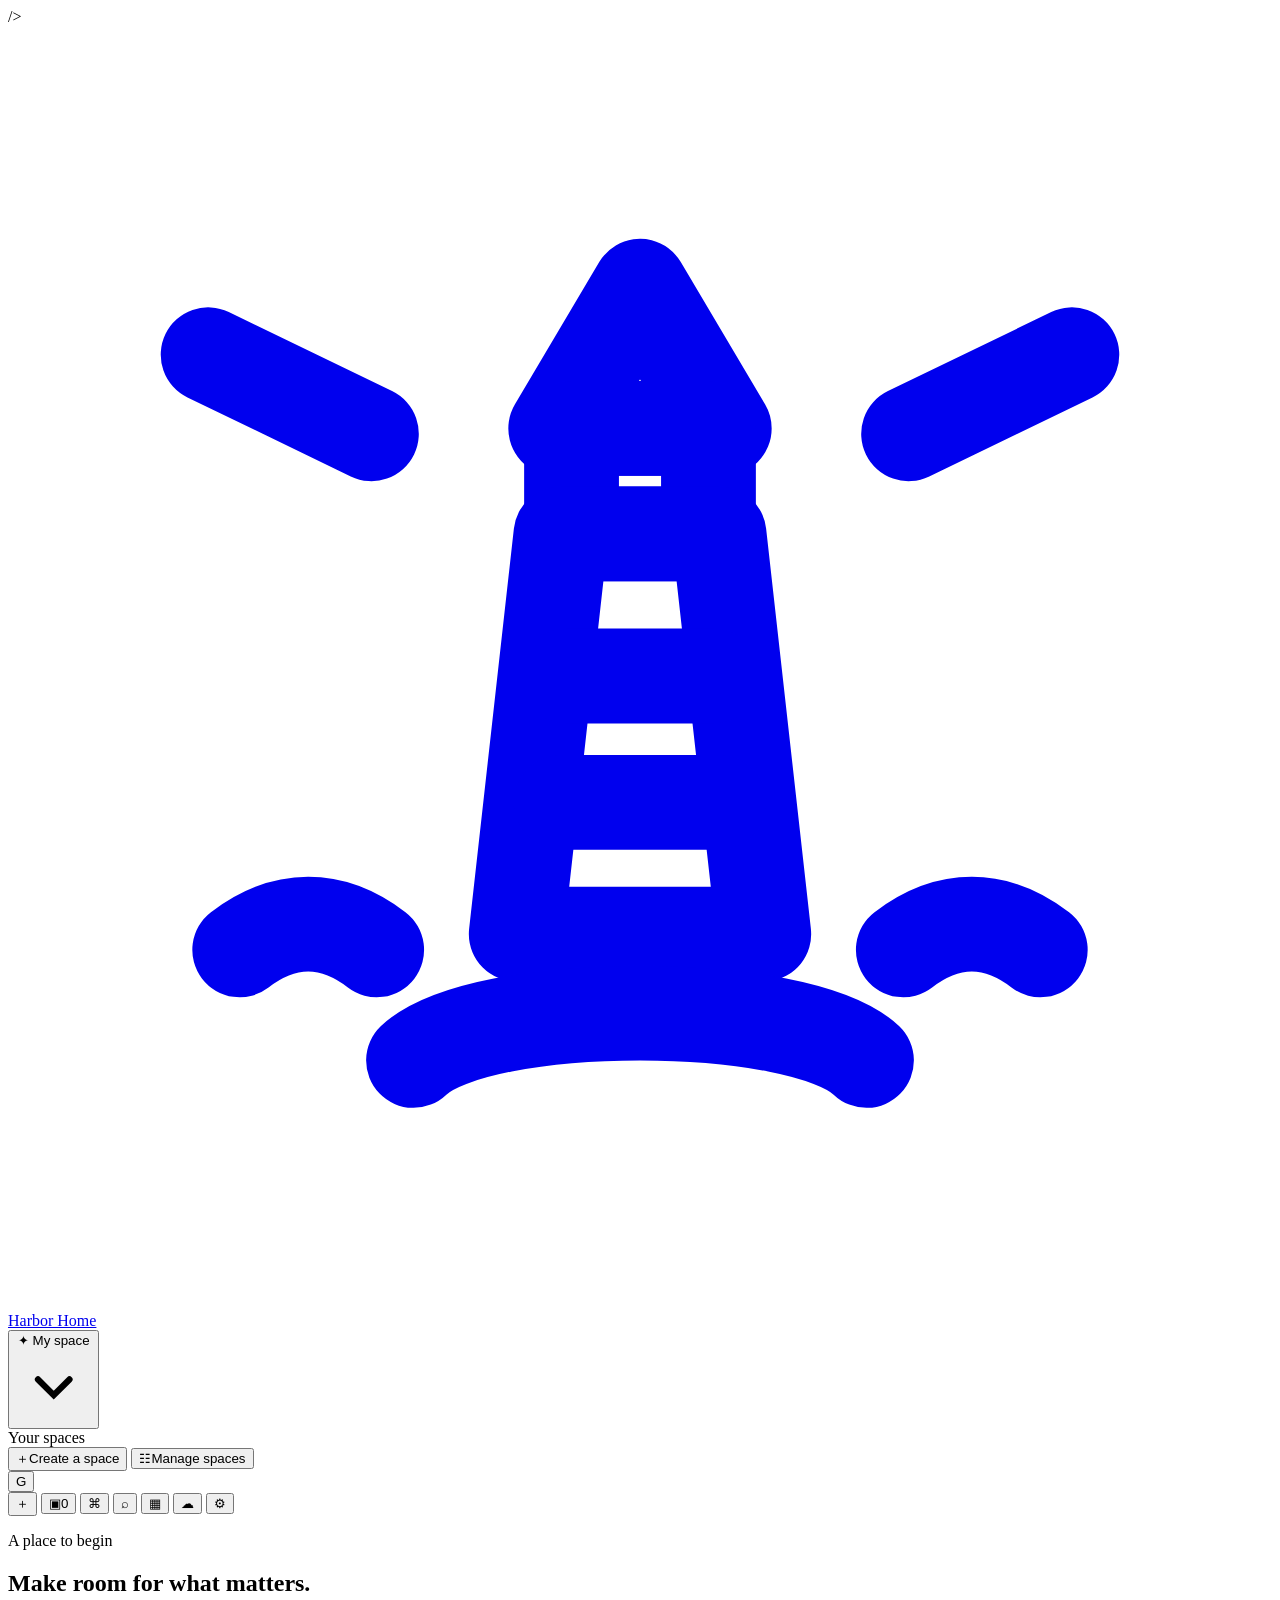
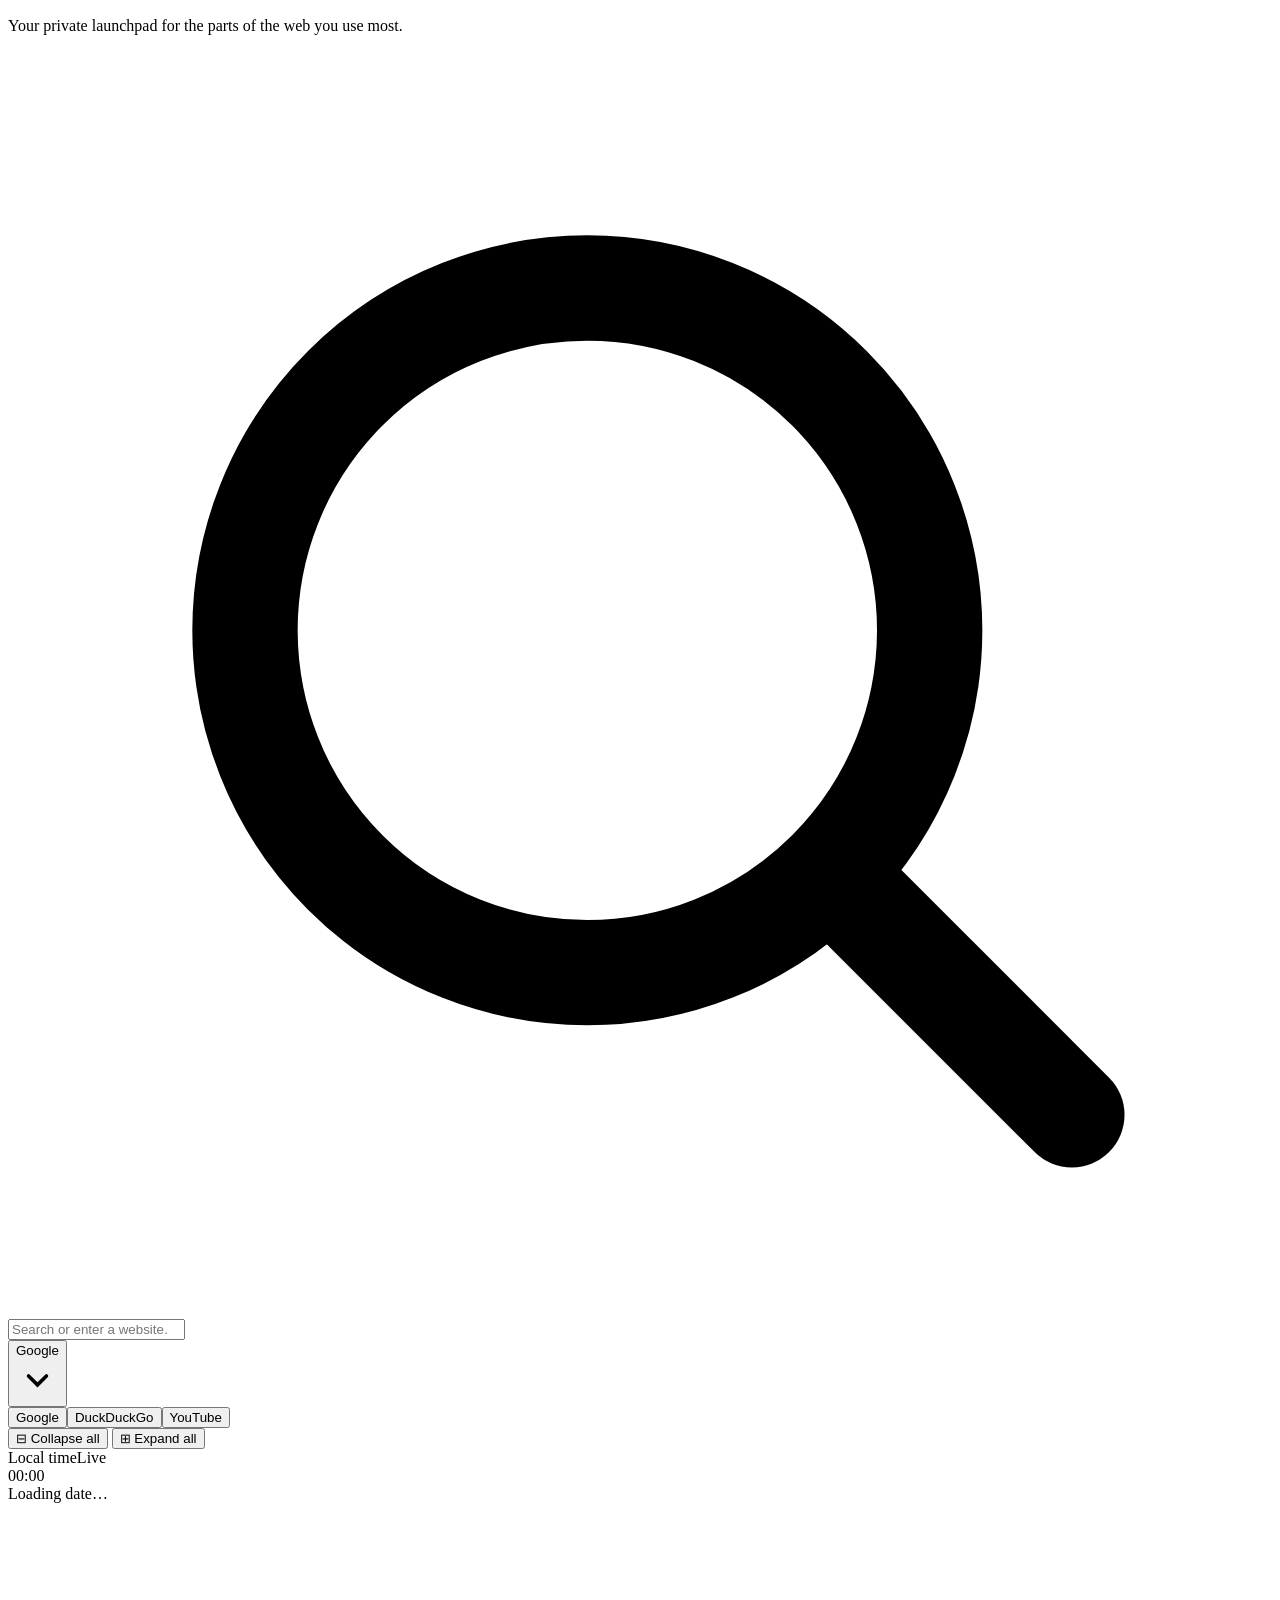
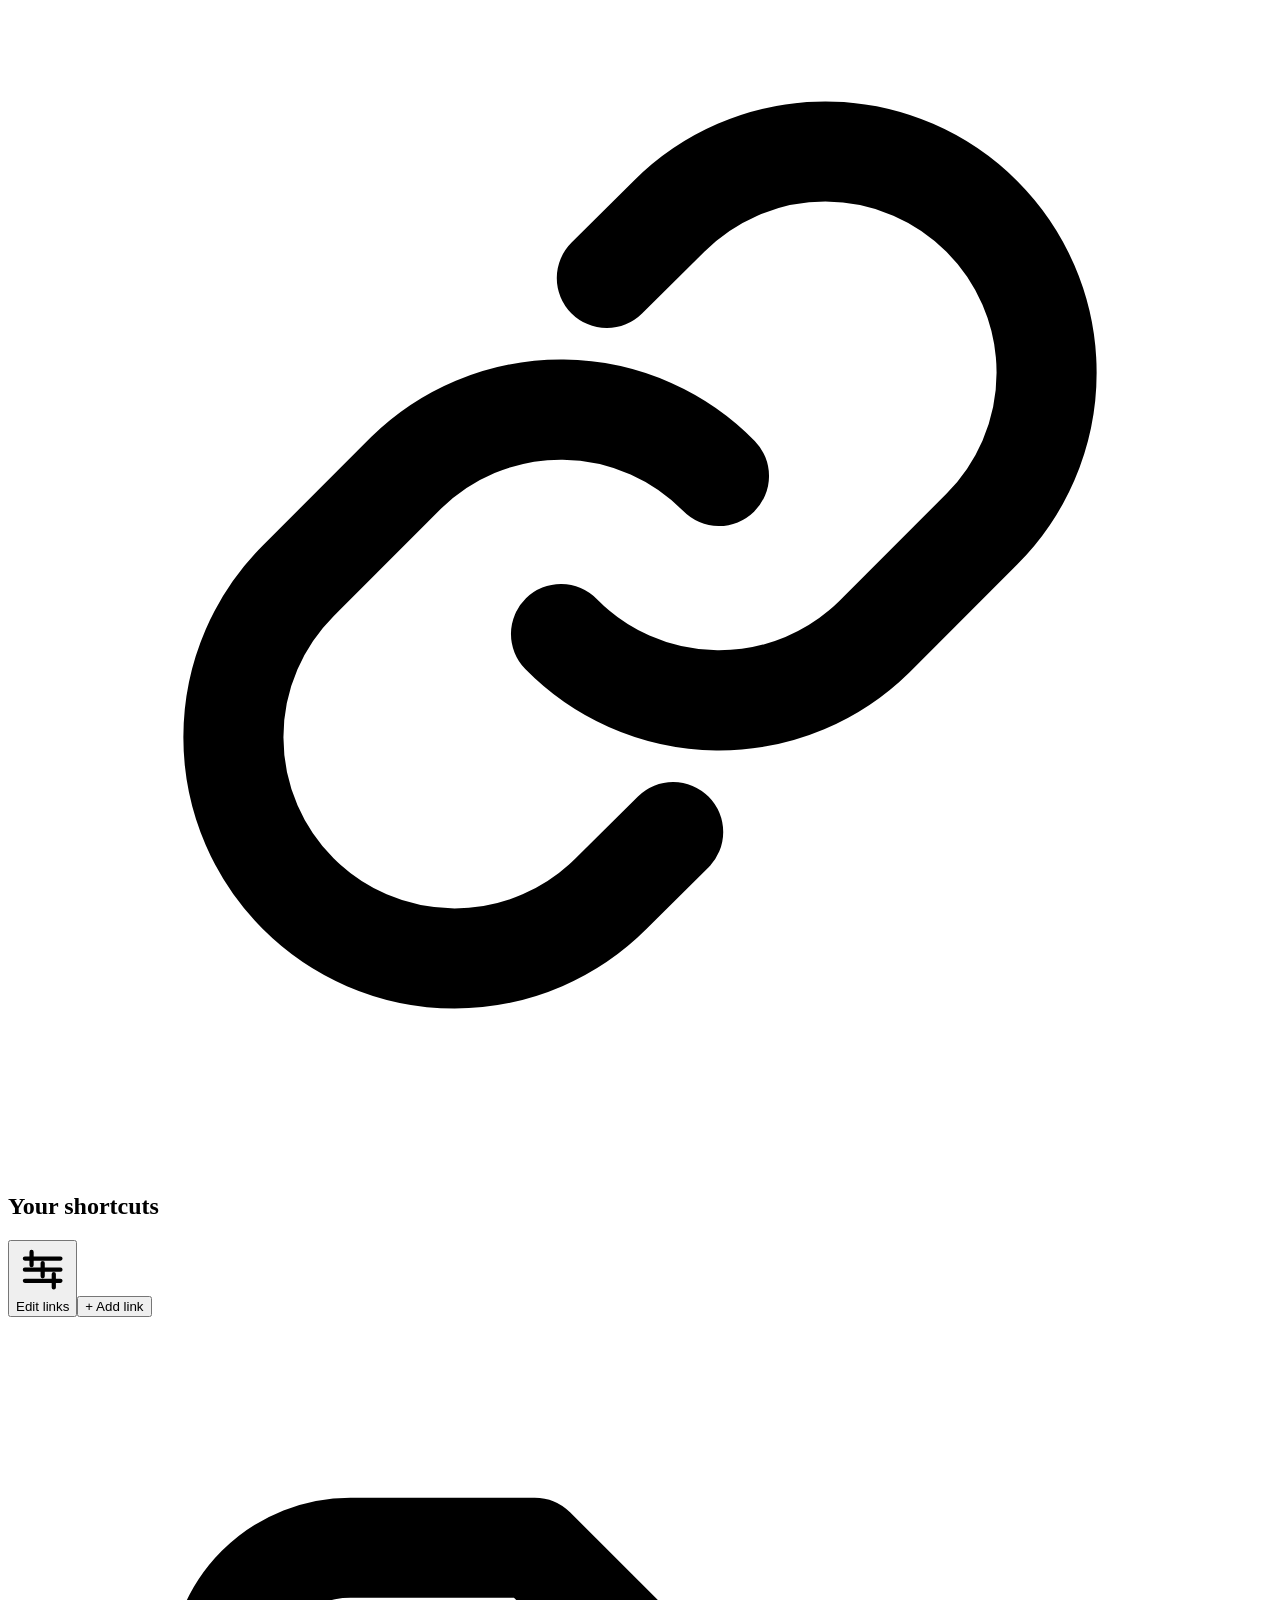
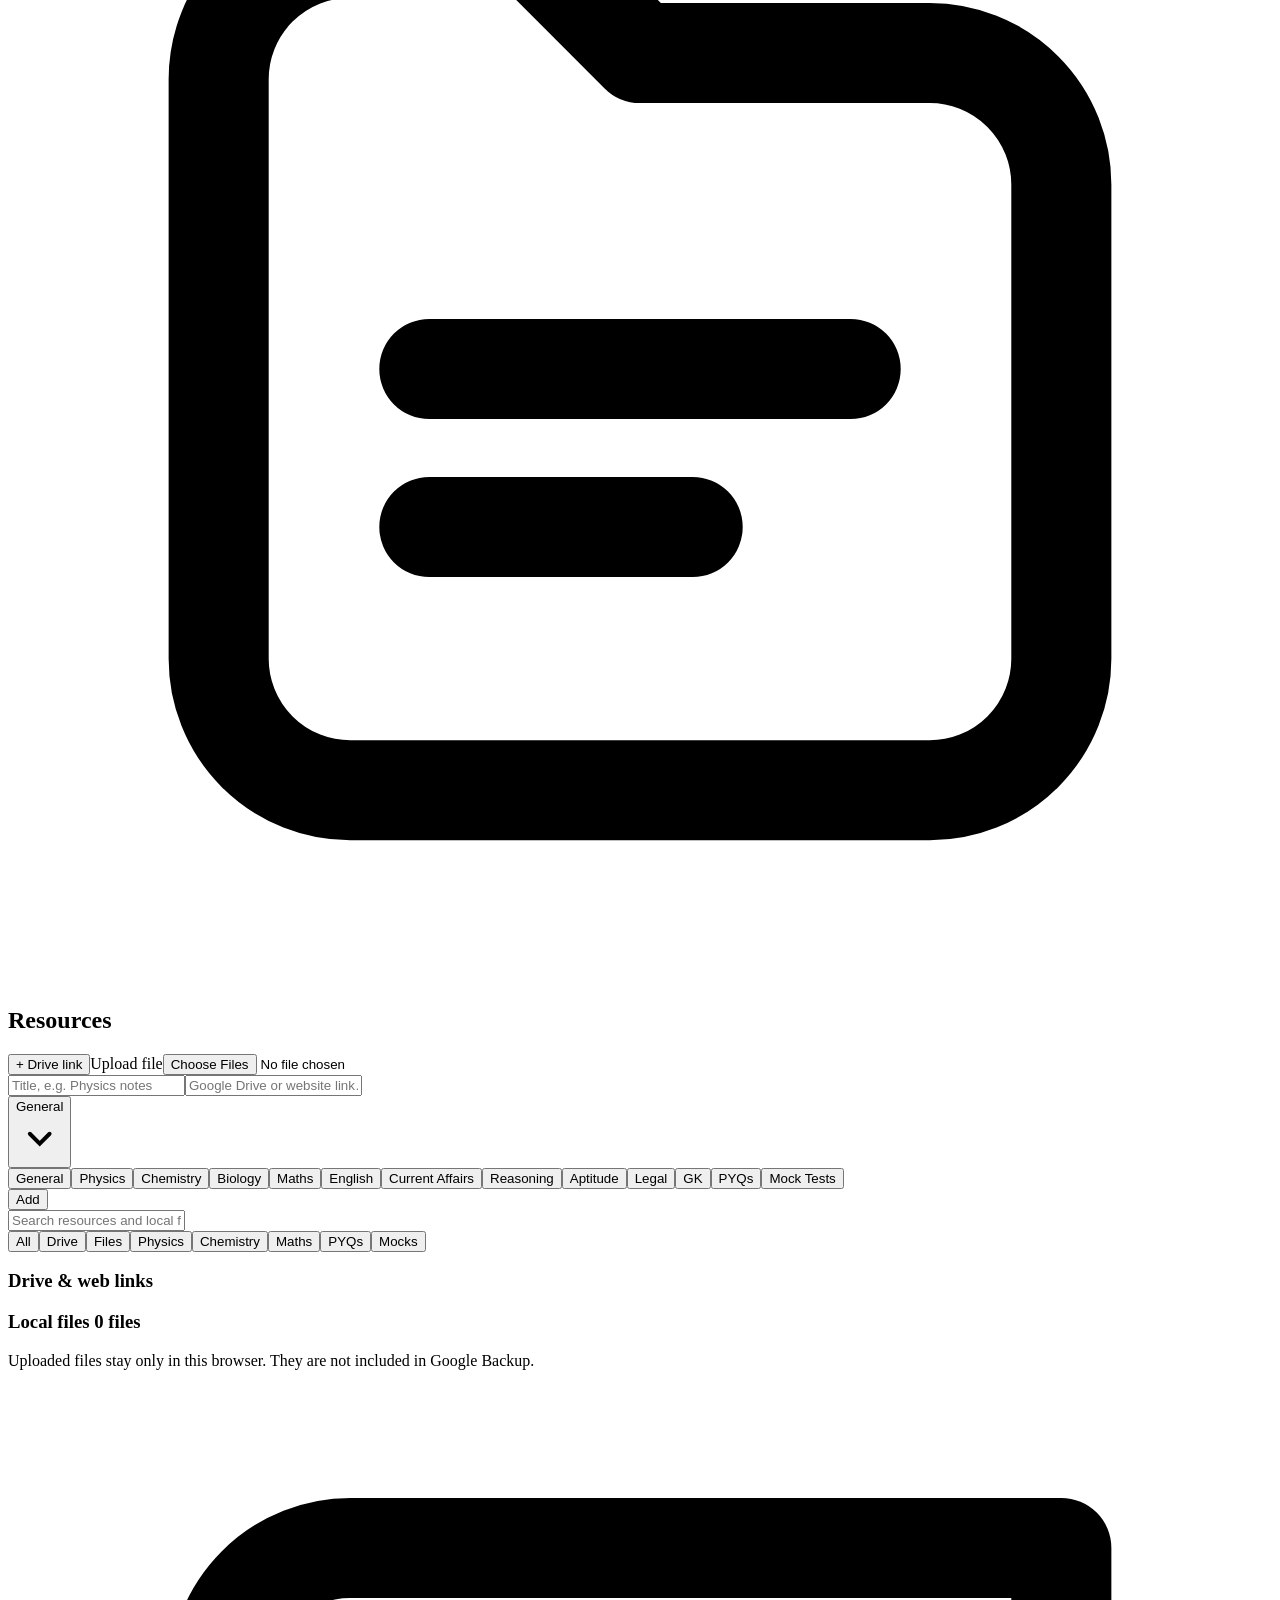
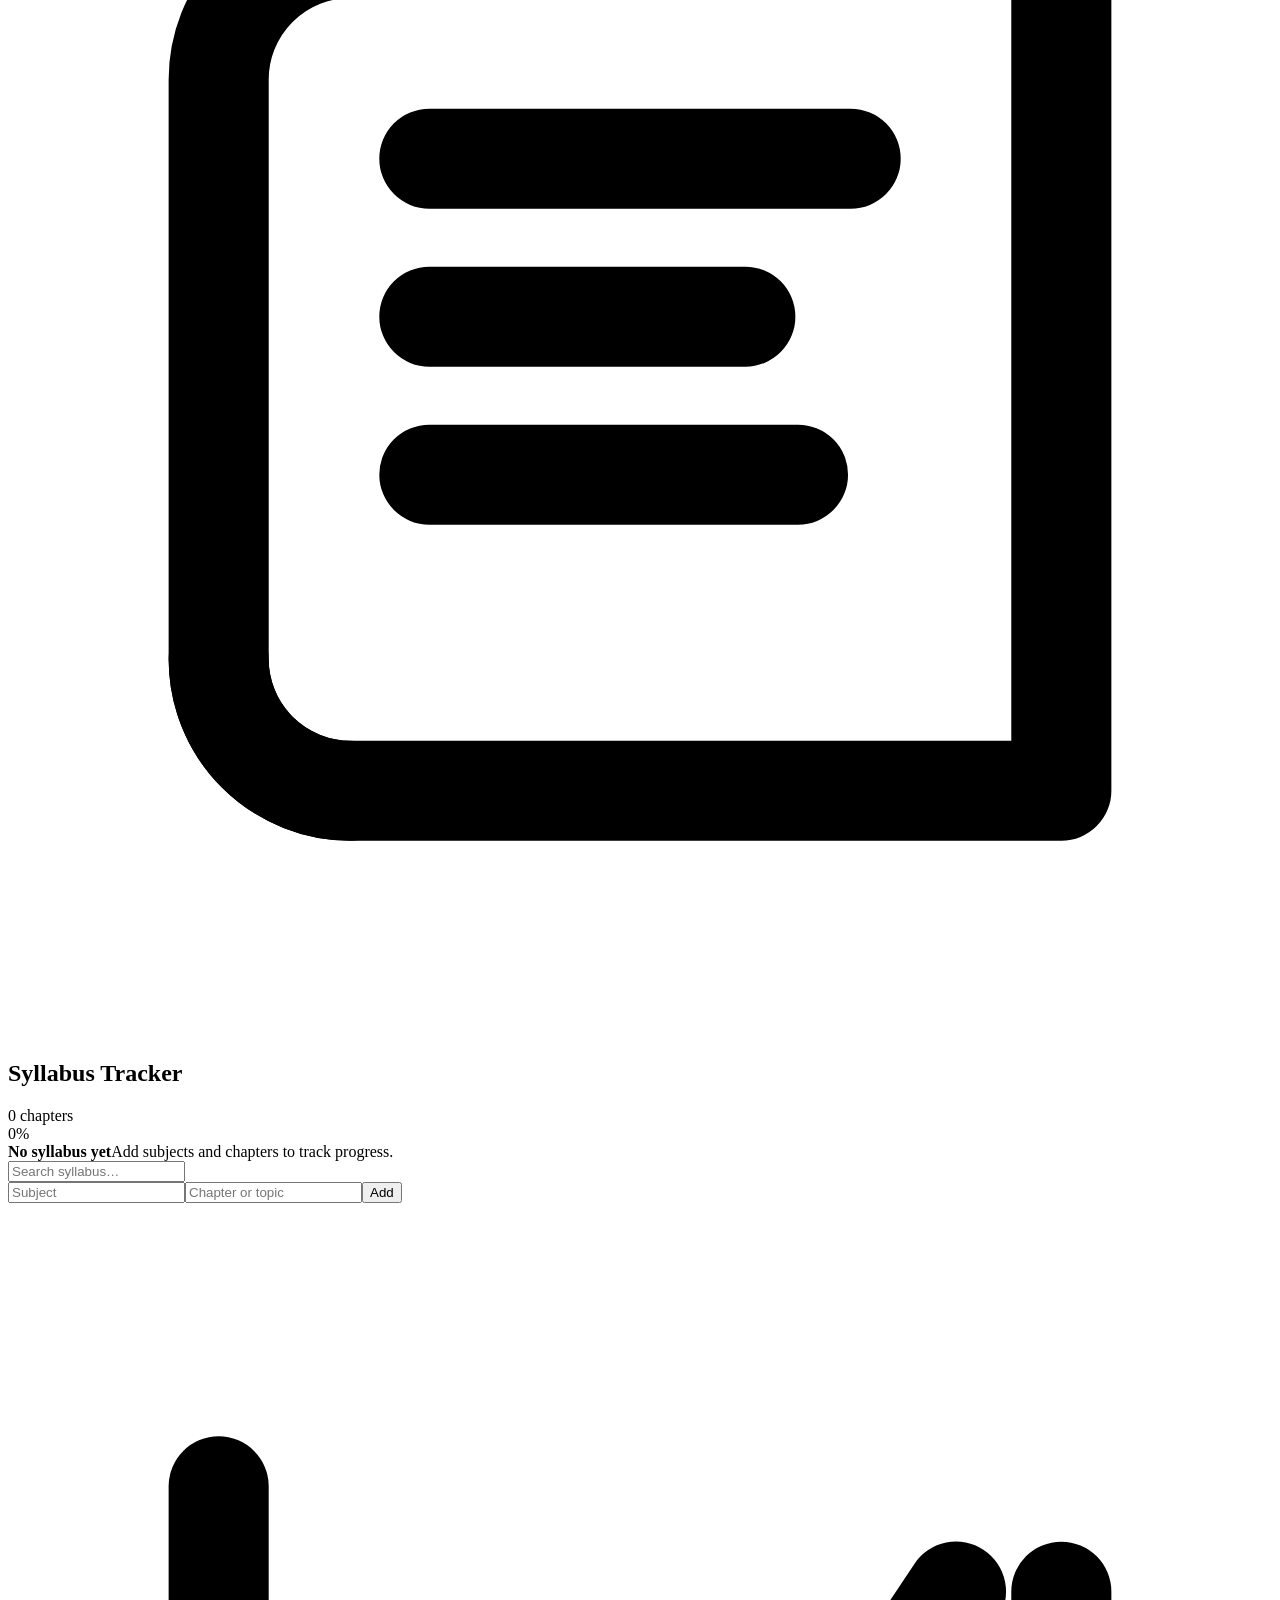
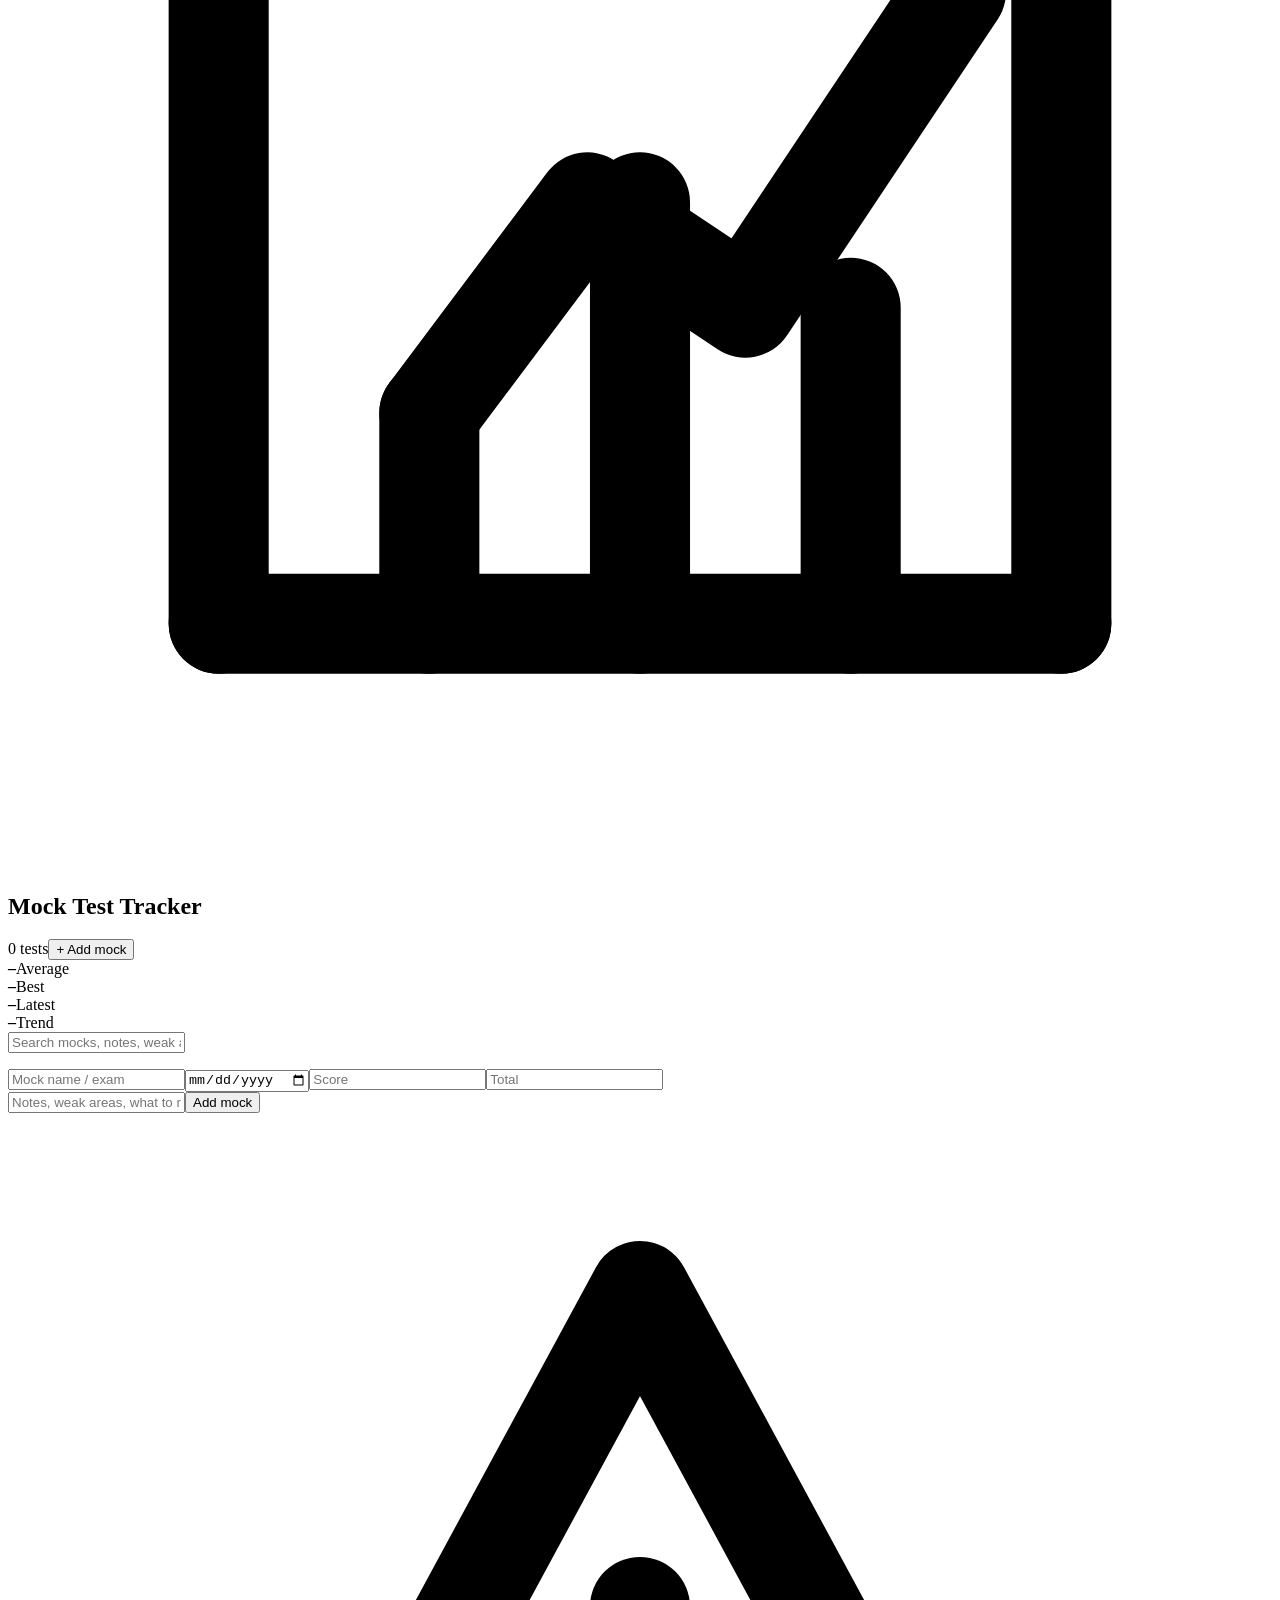
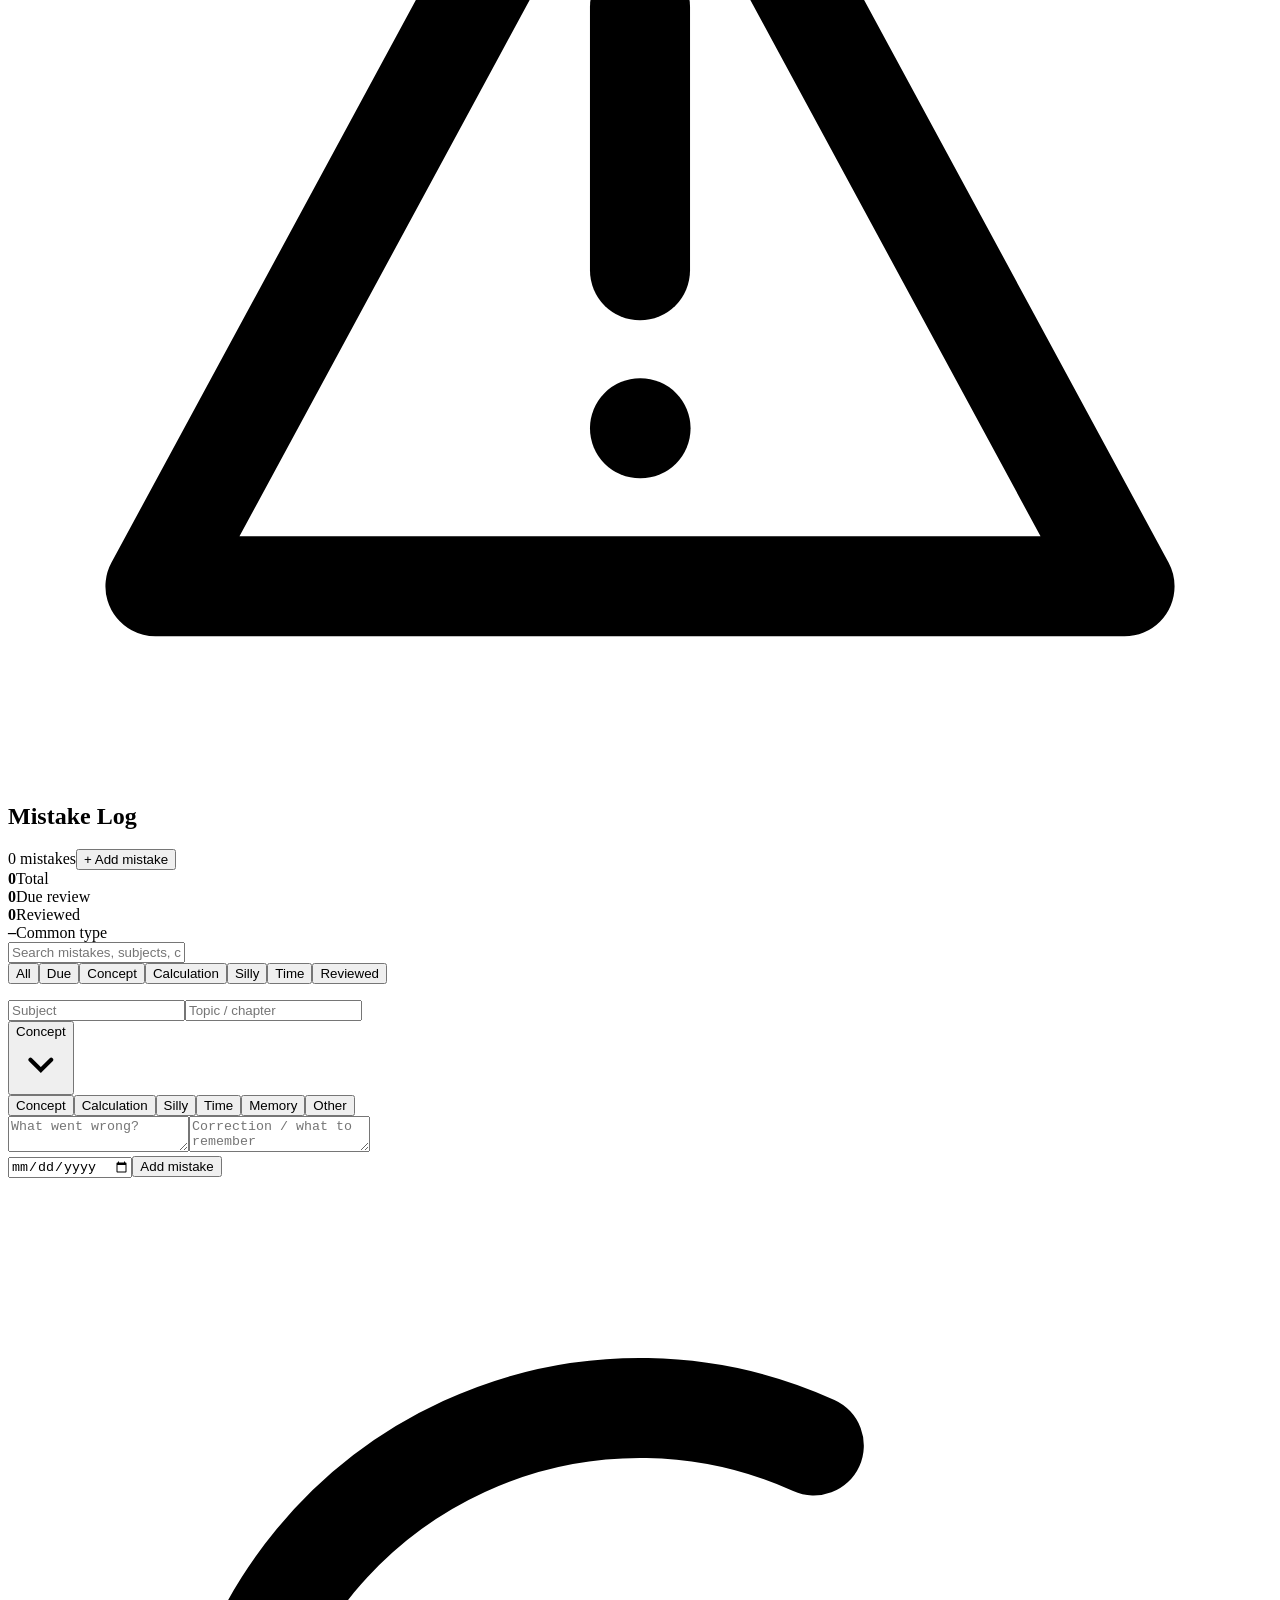
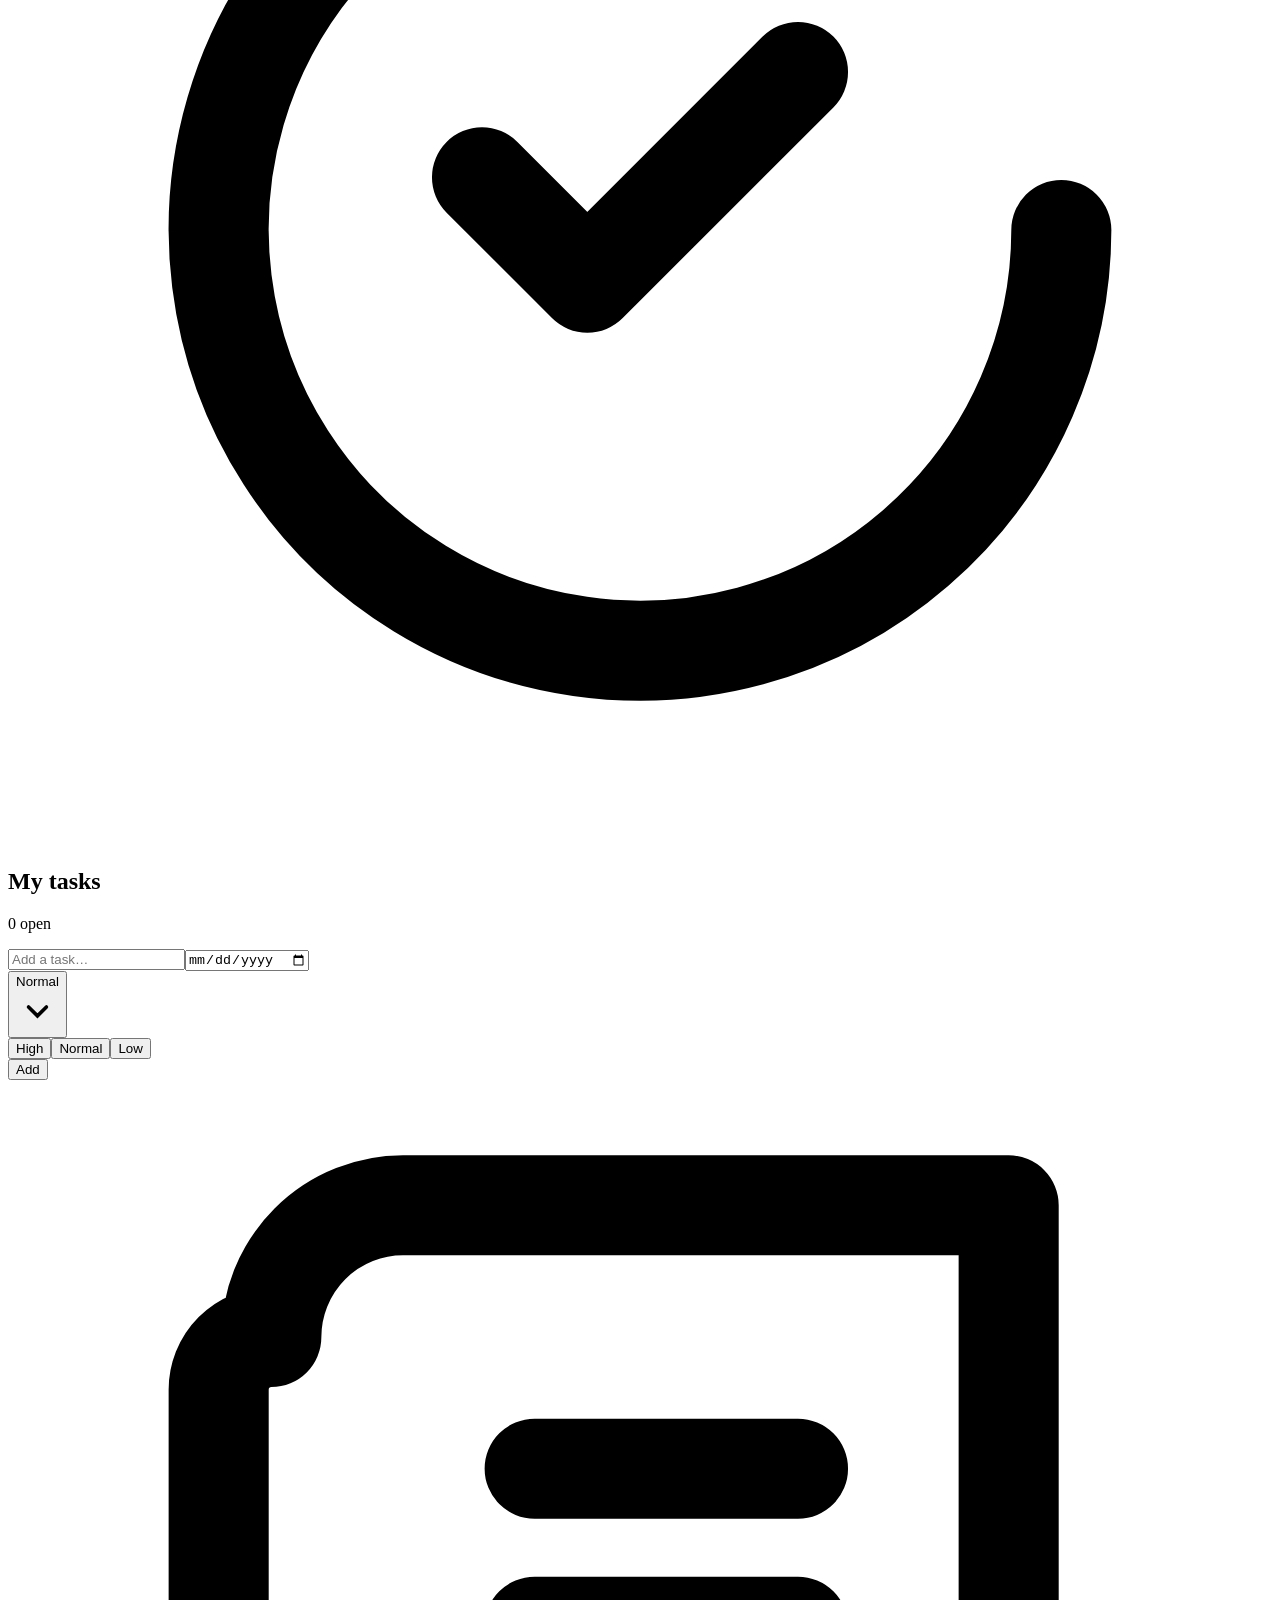
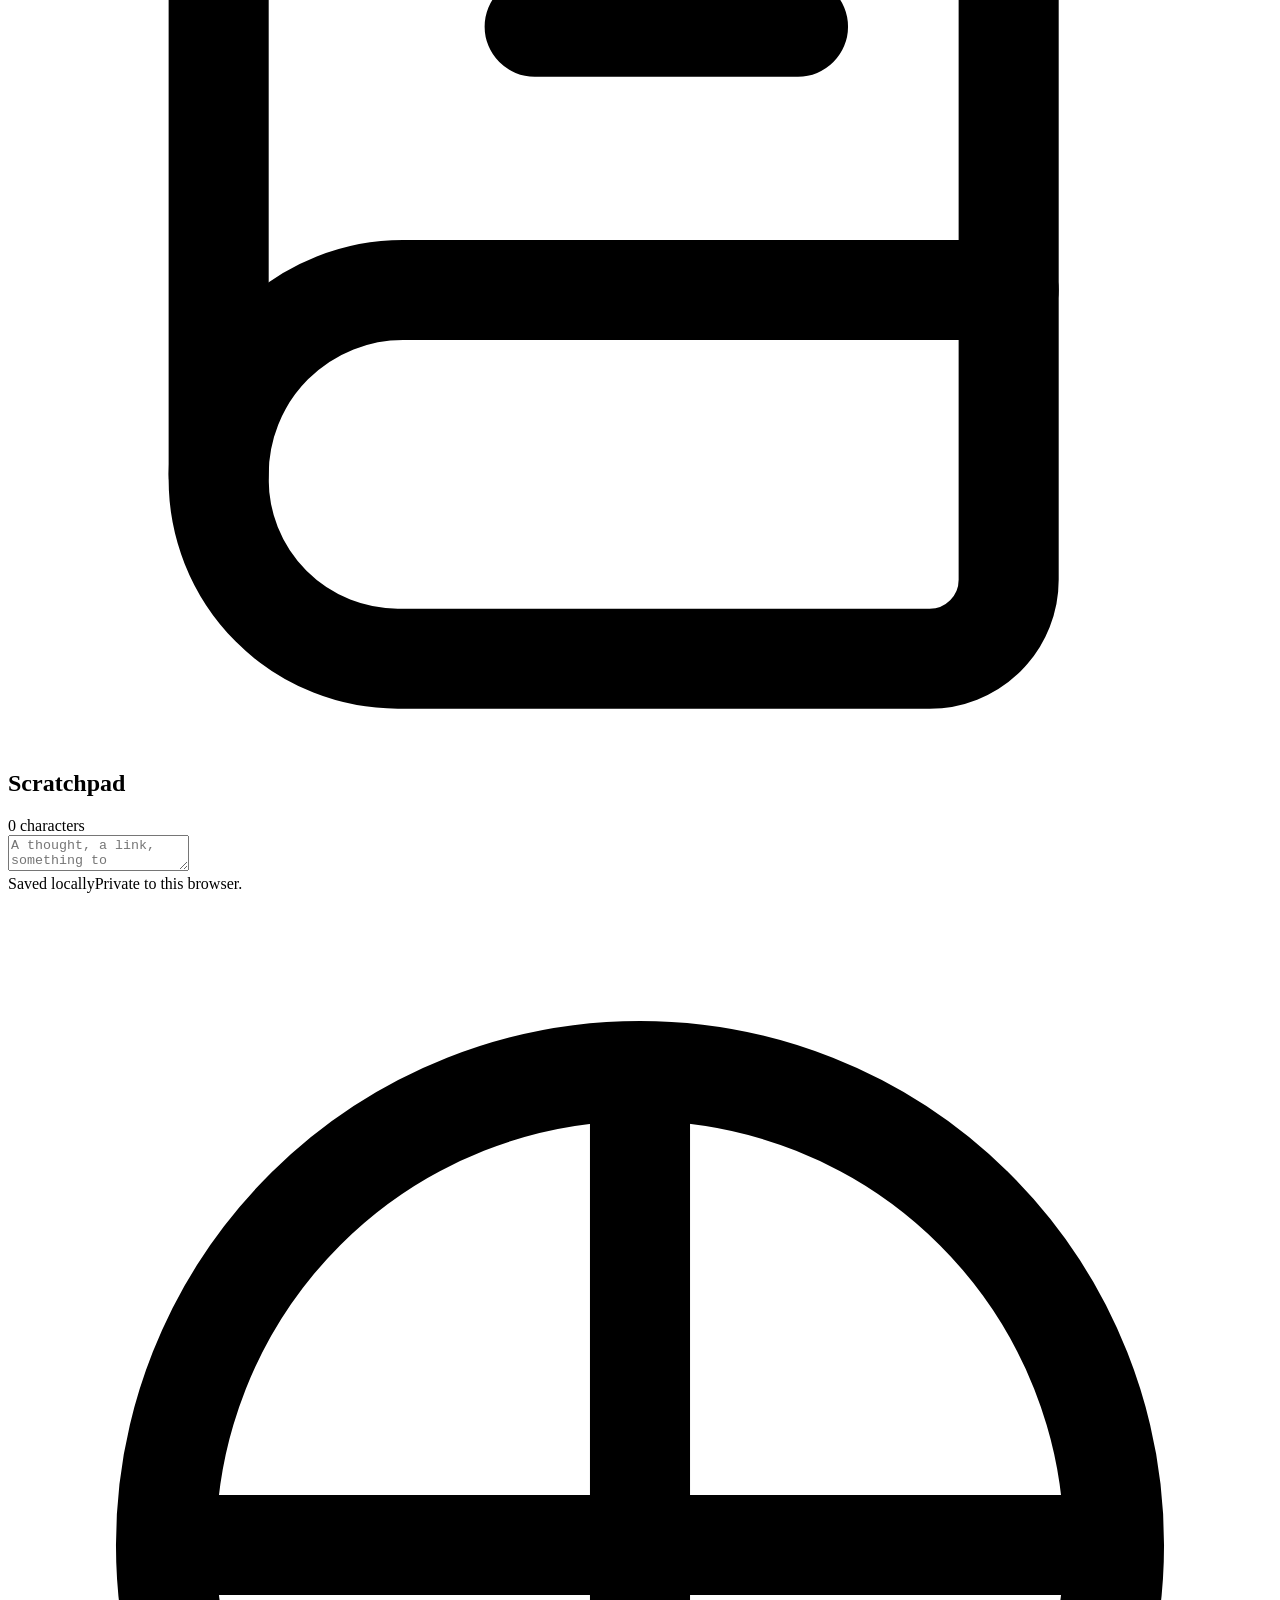
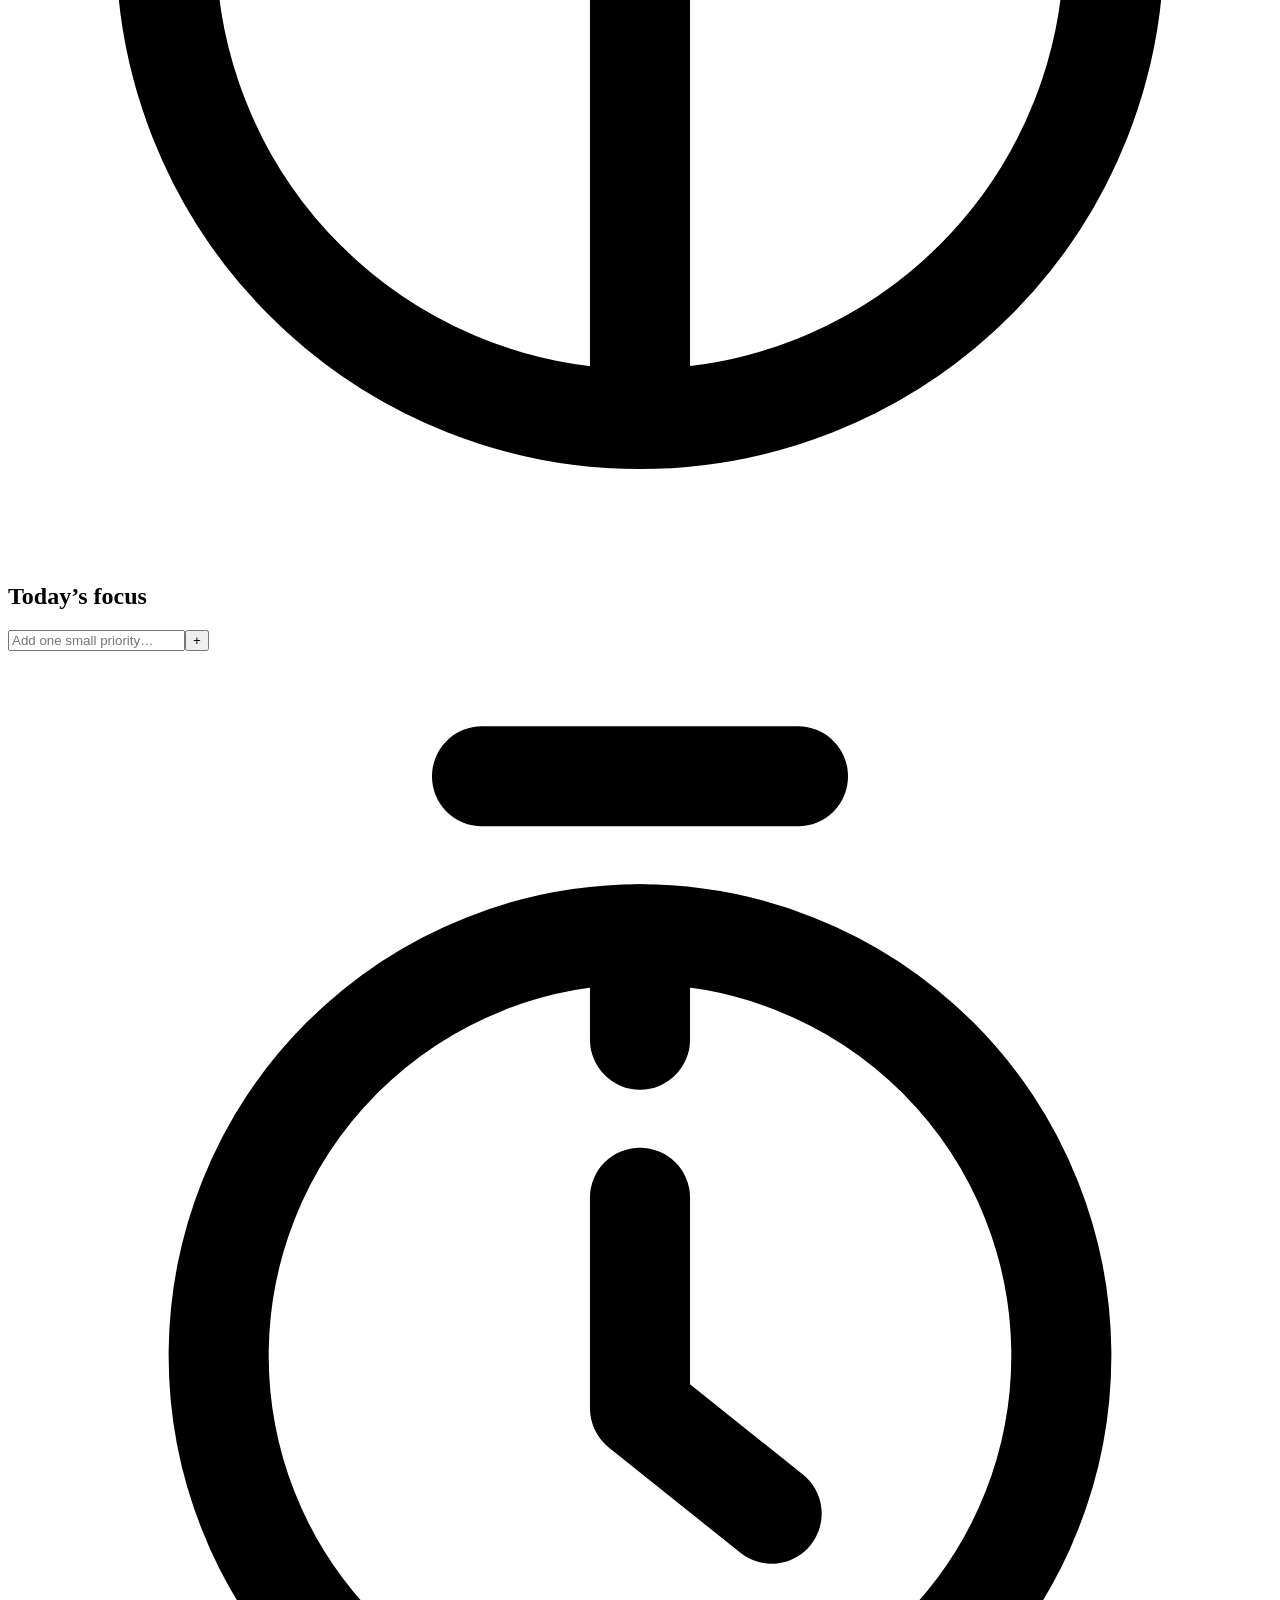
==== index.html @ 4cae5979 "Update index.html" ====
<!doctype html>
<html lang="en">
<head>
  <meta charset="utf-8" />
  <meta name="viewport" content="width=device-width, initial-scale=1" />
  <meta name="theme-color" content="#0d1117" />
  <meta name="mobile-web-app-capable" content="yes" />
  <meta name="apple-mobile-web-app-capable" content="yes" />
  <meta name="apple-mobile-web-app-status-bar-style" content="black-translucent" />
  <link rel="manifest" href="./manifest.json" />
  <link rel="icon" id="accent-favicon" type="image/svg+xml" href="data:image/svg+xml;charset=utf-8,%3Csvg%20xmlns%3D%22http%3A%2F%2Fwww.w3.org%2F2000%2Fsvg%22%20viewBox%3D%220%200%2024%2024%22%3E%3Crect%20width%3D%2224%22%20height%3D%2224%22%20rx%3D%225.4%22%20fill%3D%22%230d1117%22%2F%3E%3Cg%20fill%3D%22none%22%20stroke%3D%22%239de8d0%22%20stroke-width%3D%221.7%22%20stroke-linecap%3D%22round%22%20stroke-linejoin%3D%22round%22%3E%3Cpath%20d%3D%22M6.9%207.4%203.8%205.9%22%2F%3E%3Cpath%20d%3D%22M17.1%207.4%2020.2%205.9%22%2F%3E%3Cpath%20d%3D%22m12%204.6-1.6%202.7h3.2z%22%2F%3E%3Cpath%20d%3D%22M10.7%207.3h2.6v2h-2.6z%22%2F%3E%3Cpath%20d%3D%22M10.5%209.3h3l.85%207.6H9.65z%22%2F%3E%3Cpath%20d%3D%22M10.6%2012h2.8%22%2F%3E%3Cpath%20d%3D%22M10.5%2014.4h3%22%2F%3E%3Cpath%20d%3D%22M7.7%2019.3c1.25-1.2%207.35-1.2%208.6%200%22%2F%3E%3Cpath%20d%3D%22M4.4%2017.2c.85-.65%201.75-.65%202.6%200%22%2F%3E%3Cpath%20d%3D%22M17%2017.2c.85-.65%201.75-.65%202.6%200%22%2F%3E%3C%2Fg%3E%3C%2Fsvg%3E" />
  <link rel="icon" type="image/png" href="[data-uri]" /> />
  <link rel="icon" href="./icons/favicon.ico" sizes="any" />
  <link rel="icon" href="./icons/favicon.ico" sizes="any" />
  <link rel="icon" href="./icons/favicon.ico" sizes="any" />
  <link rel="apple-touch-icon" href="./icons/icon-192.png" />
  <meta name="description" content="Harbor Home — your calm, local-first personal dashboard." />
  <title>Harbor Home</title>
  <link rel="stylesheet" href="./styles.css" />
</head>
<body>
  <div class="background" aria-hidden="true"><img class="background-image" id="background-image" alt="" fetchpriority="high" decoding="async" /></div>
  <main class="app app-v2">
    <header class="topbar">
      <div class="topbar-start">
        <a href="#" class="brand" id="brand-home" aria-label="Harbor Home dashboard">
          <span class="brand-mark"><svg viewBox="0 0 24 24" fill="none" stroke="currentColor" stroke-width="1.8" stroke-linecap="round" stroke-linejoin="round" aria-hidden="true"><path d="M6.9 7.4 3.8 5.9"/><path d="M17.1 7.4 20.2 5.9"/><path d="m12 4.6-1.6 2.7h3.2z"/><path d="M10.7 7.3h2.6v2h-2.6z"/><path d="M10.5 9.3h3l.85 7.6H9.65z"/><path d="M10.6 12h2.8"/><path d="M10.5 14.4h3"/><path d="M7.7 19.3c1.25-1.2 7.35-1.2 8.6 0"/><path d="M4.4 17.2c.85-.65 1.75-.65 2.6 0"/><path d="M17 17.2c.85-.65 1.75-.65 2.6 0"/></svg></span>
          <span>Harbor Home</span>
        </a>
        <div class="space-switcher">
          <button class="space-switcher-button" id="space-switcher-button" type="button" aria-haspopup="menu" aria-expanded="false" aria-controls="space-menu">
            <span class="space-switcher-icon" id="active-space-icon">✦</span>
            <span class="space-switcher-label" id="active-space-name">My space</span>
            <svg viewBox="0 0 24 24" fill="none" stroke="currentColor" stroke-width="2" stroke-linecap="round" aria-hidden="true"><path d="m7 10 5 5 5-5"/></svg>
          </button>
          <div class="space-menu hidden" id="space-menu" role="menu" aria-label="Switch space">
            <span class="space-menu-label">Your spaces</span>
            <div class="space-menu-list" id="space-menu-list"></div>
            <div class="space-menu-actions">
              <button class="space-menu-action" id="create-space-button" type="button"><span>＋</span>Create a space</button>
              <button class="space-menu-action" id="manage-spaces-button" type="button"><span>☷</span>Manage spaces</button>
            </div>
          </div>
        </div>
        <button class="cloud-profile-button hidden" id="cloud-profile-button" type="button" title="Google Backup account" aria-label="Google Backup account"><span id="cloud-profile-fallback">G</span><img id="cloud-profile-image" alt="" /></button>
      </div>
      <div class="topbar-actions">
        <button class="icon-button" id="capture-button" type="button" title="Quick capture" aria-label="Quick capture">＋</button>
        <button class="icon-button inbox-button" id="inbox-button" type="button" title="Open inbox" aria-label="Open inbox">▣<span class="inbox-badge hidden" id="inbox-badge">0</span></button>
        <button class="icon-button" id="command-button" type="button" title="Command palette (Ctrl/Cmd + K)" aria-label="Open command palette">⌘</button>
        <button class="icon-button" id="global-search-button" type="button" title="Search everything" aria-label="Search everything">⌕</button>
        <button class="icon-button" id="widgets-button" type="button" title="Choose widgets for this space" aria-label="Choose widgets for this space">▦</button>
        <button class="icon-button hidden" id="cloud-backup-button" type="button" title="Back up to Google now" aria-label="Back up to Google now">☁</button>
        <button class="icon-button" id="settings-button" type="button" title="Customize the current space" aria-label="Customize the current space">⚙</button>
      </div>
    </header>

    <section class="command-deck glass" aria-label="Welcome and web search">
      <div class="deck-welcome">
        <p class="eyebrow" id="greeting-label">A place to begin</p>
        <h1 id="welcome-heading">Make room for <span>what matters.</span></h1>
        <p class="hero-copy">Your private launchpad for the parts of the web you use most.</p>
        <p class="quote" id="daily-quote"></p>
      </div>
      <form class="deck-search" id="search-form" role="search">
        <span class="search-icon" aria-hidden="true"><svg viewBox="0 0 24 24" fill="none" stroke="currentColor" stroke-width="2" stroke-linecap="round"><circle cx="11" cy="11" r="6.5"/><path d="m16 16 4.2 4.2"/></svg></span>
        <input id="search-input" type="search" autocomplete="off" placeholder="Search or enter a website…" aria-label="Search the web or enter a website address" />
        <div class="select-picker search-engine-picker" id="search-engine-picker"><button class="select-trigger" id="search-engine" type="button" aria-haspopup="menu" aria-expanded="false"><span id="search-engine-label">Google</span><svg viewBox="0 0 24 24" fill="none" stroke="currentColor" stroke-width="2" stroke-linecap="round" aria-hidden="true"><path d="m7 10 5 5 5-5"/></svg></button><div class="select-menu hidden" id="search-engine-menu" role="menu"><button type="button" data-search-engine="google">Google</button><button type="button" data-search-engine="duckduckgo">DuckDuckGo</button><button type="button" data-search-engine="youtube">YouTube</button></div></div>
      </form>
      <div class="deck-tools" id="deck-tools" aria-label="Widget actions">
        <button type="button" class="deck-tool" id="collapse-widgets">⊟ Collapse all</button>
        <button type="button" class="deck-tool" id="expand-widgets">⊞ Expand all</button>
      </div>
      <section class="deck-time" id="clock-widget" aria-label="Local time">
        <div class="time-card-top"><span class="widget-label">Local time</span><span class="live-dot"><i></i>Live</span></div>
        <div id="clock">00:00</div><div id="date">Loading date…</div>
        <div class="time-footer"><span id="timezone"></span><span id="day-progress"></span></div>
      </section>
    </section>

    <nav class="widget-jump-bar glass" id="widget-jump-bar" aria-label="Jump to dashboard widget"></nav>

    <section class="widget-board" id="widget-board">
        <article class="panel glass" id="links-widget" data-widget="links">
          <div class="panel-header"><h2 class="panel-title"><svg viewBox="0 0 24 24" fill="none" stroke="currentColor" stroke-width="1.9" stroke-linecap="round" stroke-linejoin="round" aria-hidden="true"><path d="M10.5 13.5a4.2 4.2 0 0 0 5.94.06l2.05-2.05a4.2 4.2 0 1 0-5.94-5.94l-1.18 1.17"/><path d="M13.5 10.5a4.2 4.2 0 0 0-5.94-.06l-2.05 2.05a4.2 4.2 0 0 0 5.94 5.94l1.18-1.17"/></svg>Your shortcuts</h2><div class="link-panel-actions"><button class="button quiet" id="edit-toggle" type="button" title="Reorder or remove links"><svg viewBox="0 0 24 24" fill="none" stroke="currentColor" stroke-width="1.9" stroke-linecap="round" aria-hidden="true"><path d="M4 7h16M4 12h16M4 17h16"/><path d="M7 4v6M12 9v6M17 14v6"/></svg><span>Edit links</span></button><button type="button" class="text-button" id="add-link-button">+ Add link</button></div></div>
          <div class="links-grid" id="links-grid" aria-label="Quick links"></div>
        </article>
        <article class="panel glass resources-widget" id="resources-widget" data-widget="resources">
          <div class="panel-header"><h2 class="panel-title"><svg viewBox="0 0 24 24" fill="none" stroke="currentColor" stroke-width="1.9" stroke-linecap="round" stroke-linejoin="round" aria-hidden="true"><path d="M4 6.5A2.5 2.5 0 0 1 6.5 4H10l2 2h5.5A2.5 2.5 0 0 1 20 8.5v9A2.5 2.5 0 0 1 17.5 20h-11A2.5 2.5 0 0 1 4 17.5v-11Z"/><path d="M8 12h8M8 15h5"/></svg>Resources</h2><div class="resource-actions"><button class="button quiet" id="resource-link-toggle" type="button"><span>+ Drive link</span></button><label class="button quiet" for="resource-file-input"><span>Upload file</span></label><input class="hidden" id="resource-file-input" type="file" multiple /></div></div>
          <form class="resource-form hidden" id="resource-link-form"><input id="resource-title" maxlength="56" placeholder="Title, e.g. Physics notes" aria-label="Resource title" /><input id="resource-url" inputmode="url" placeholder="Google Drive or website link…" aria-label="Resource link" /><input id="resource-subject" type="hidden" value="General" /><div class="select-picker resource-subject-picker"><button class="select-trigger field-select-trigger" id="resource-subject-trigger" type="button" aria-haspopup="menu" aria-expanded="false"><span id="resource-subject-label">General</span><svg viewBox="0 0 24 24" fill="none" stroke="currentColor" stroke-width="2" stroke-linecap="round" aria-hidden="true"><path d="m7 10 5 5 5-5"/></svg></button><div class="select-menu hidden" id="resource-subject-menu" role="menu"><button type="button" data-resource-subject="General">General</button><button type="button" data-resource-subject="Physics">Physics</button><button type="button" data-resource-subject="Chemistry">Chemistry</button><button type="button" data-resource-subject="Biology">Biology</button><button type="button" data-resource-subject="Maths">Maths</button><button type="button" data-resource-subject="English">English</button><button type="button" data-resource-subject="Current Affairs">Current Affairs</button><button type="button" data-resource-subject="Reasoning">Reasoning</button><button type="button" data-resource-subject="Aptitude">Aptitude</button><button type="button" data-resource-subject="Legal">Legal</button><button type="button" data-resource-subject="GK">GK</button><button type="button" data-resource-subject="PYQs">PYQs</button><button type="button" data-resource-subject="Mock Tests">Mock Tests</button></div></div><button class="button primary" type="submit">Add</button></form>
          <input class="resource-search" id="resource-search" autocomplete="off" placeholder="Search resources and local files…" aria-label="Search resources" />
          <div class="resource-filter-row" id="resource-filter-row" role="group" aria-label="Resource filters"><button class="active" type="button" data-resource-filter="all">All</button><button type="button" data-resource-filter="drive">Drive</button><button type="button" data-resource-filter="files">Files</button><button type="button" data-resource-filter="Physics">Physics</button><button type="button" data-resource-filter="Chemistry">Chemistry</button><button type="button" data-resource-filter="Maths">Maths</button><button type="button" data-resource-filter="PYQs">PYQs</button><button type="button" data-resource-filter="Mock Tests">Mocks</button></div>
          <section class="resource-section"><h3 class="resource-section-title">Drive & web links</h3><ul class="resource-list" id="resource-link-list" aria-live="polite"></ul></section>
          <section class="resource-section"><h3 class="resource-section-title">Local files <span id="resource-file-count">0 files</span></h3><ul class="resource-list" id="resource-file-list" aria-live="polite"></ul><p class="resource-local-note">Uploaded files stay only in this browser. They are not included in Google Backup.</p></section>
        </article>
        <article class="panel glass syllabus-widget" id="syllabus-widget" data-widget="syllabus">
          <div class="panel-header"><h2 class="panel-title"><svg viewBox="0 0 24 24" fill="none" stroke="currentColor" stroke-width="1.9" stroke-linecap="round" stroke-linejoin="round" aria-hidden="true"><path d="M4 5.5A2.5 2.5 0 0 1 6.5 3H20v16H6.5A2.5 2.5 0 0 1 4 16.5v-11Z"/><path d="M8 7h8M8 10h6M8 13h7"/><path d="M6.5 19A2.5 2.5 0 0 1 4 16.5"/></svg>Syllabus Tracker</h2><span class="panel-meta" id="syllabus-count">0 chapters</span></div>
          <div class="syllabus-summary"><div class="syllabus-percent" id="syllabus-percent">0%</div><div class="syllabus-summary-copy"><strong id="syllabus-summary-title">No syllabus yet</strong><span id="syllabus-summary-detail">Add subjects and chapters to track progress.</span><div class="syllabus-progress"><i id="syllabus-progress-fill"></i></div></div></div>
          <input class="syllabus-search" id="syllabus-search" autocomplete="off" placeholder="Search syllabus…" aria-label="Search syllabus" />
          <div class="syllabus-list" id="syllabus-list" aria-live="polite"></div>
          <form class="syllabus-form" id="syllabus-form"><input id="syllabus-subject-input" maxlength="40" placeholder="Subject" aria-label="Subject" /><input id="syllabus-chapter-input" maxlength="90" placeholder="Chapter or topic" aria-label="Chapter or topic" /><button class="button primary" type="submit">Add</button></form>
        </article>
        <article class="panel glass mock-widget" id="mock-widget" data-widget="mocks">
          <div class="panel-header"><h2 class="panel-title"><svg viewBox="0 0 24 24" fill="none" stroke="currentColor" stroke-width="1.9" stroke-linecap="round" stroke-linejoin="round" aria-hidden="true"><path d="M4 19V5"/><path d="M4 19h16"/><path d="m8 15 3-4 3 2 4-6"/><path d="M8 19v-4M12 19v-8M16 19v-6M20 19V7"/></svg>Mock Test Tracker</h2><div class="resource-actions"><span class="panel-meta" id="mock-count">0 tests</span><button class="button quiet" id="mock-form-toggle" type="button"><span>+ Add mock</span></button></div></div>
          <div class="mock-summary"><div class="mock-stat"><strong id="mock-average">–</strong><span>Average</span></div><div class="mock-stat"><strong id="mock-best">–</strong><span>Best</span></div><div class="mock-stat"><strong id="mock-latest">–</strong><span>Latest</span></div><div class="mock-stat"><strong id="mock-trend">–</strong><span>Trend</span></div></div>
          <input class="mock-search" id="mock-search" autocomplete="off" placeholder="Search mocks, notes, weak areas…" aria-label="Search mocks" />
          <ul class="mock-list" id="mock-list" aria-live="polite"></ul>
          <form id="mock-form" class="hidden"><div class="mock-form"><input id="mock-name" maxlength="60" placeholder="Mock name / exam" aria-label="Mock name or exam" /><input id="mock-date" type="date" aria-label="Mock date" /><input id="mock-score" type="number" min="0" step="0.01" placeholder="Score" aria-label="Score" /><input id="mock-total" type="number" min="1" step="0.01" placeholder="Total" aria-label="Total marks" /></div><div class="mock-notes-row"><input id="mock-notes" maxlength="180" placeholder="Notes, weak areas, what to review…" aria-label="Mock notes" /><button class="button primary" type="submit">Add mock</button></div></form>
        </article>
        <article class="panel glass mistake-widget" id="mistake-widget" data-widget="mistakes">
          <div class="panel-header"><h2 class="panel-title"><svg viewBox="0 0 24 24" fill="none" stroke="currentColor" stroke-width="1.9" stroke-linecap="round" stroke-linejoin="round" aria-hidden="true"><path d="M12 3 2.8 20h18.4L12 3Z"/><path d="M12 9v5"/><path d="M12 17h.01"/></svg>Mistake Log</h2><div class="resource-actions"><span class="panel-meta" id="mistake-count">0 mistakes</span><button class="button quiet" id="mistake-form-toggle" type="button"><span>+ Add mistake</span></button></div></div>
          <div class="mistake-summary"><div class="mistake-stat"><strong id="mistake-total">0</strong><span>Total</span></div><div class="mistake-stat"><strong id="mistake-due">0</strong><span>Due review</span></div><div class="mistake-stat"><strong id="mistake-reviewed">0</strong><span>Reviewed</span></div><div class="mistake-stat"><strong id="mistake-insight">–</strong><span>Common type</span></div></div>
          <input class="mistake-filter" id="mistake-search" autocomplete="off" placeholder="Search mistakes, subjects, corrections…" aria-label="Search mistakes" />
          <div class="mistake-filter-row" id="mistake-filter-row" role="group" aria-label="Mistake filters"><button class="active" type="button" data-mistake-filter="all">All</button><button type="button" data-mistake-filter="due">Due</button><button type="button" data-mistake-filter="Concept">Concept</button><button type="button" data-mistake-filter="Calculation">Calculation</button><button type="button" data-mistake-filter="Silly">Silly</button><button type="button" data-mistake-filter="Time">Time</button><button type="button" data-mistake-filter="reviewed">Reviewed</button></div>
          <ul class="mistake-list" id="mistake-list" aria-live="polite"></ul>
          <form id="mistake-form" class="hidden"><div class="mistake-form"><input id="mistake-subject" maxlength="40" placeholder="Subject" aria-label="Mistake subject" /><input id="mistake-topic" maxlength="70" placeholder="Topic / chapter" aria-label="Mistake topic" /><input id="mistake-type" type="hidden" value="Concept" /><div class="select-picker mistake-type-picker"><button class="select-trigger field-select-trigger" id="mistake-type-trigger" type="button" aria-haspopup="menu" aria-expanded="false"><span id="mistake-type-label">Concept</span><svg viewBox="0 0 24 24" fill="none" stroke="currentColor" stroke-width="2" stroke-linecap="round" aria-hidden="true"><path d="m7 10 5 5 5-5"/></svg></button><div class="select-menu hidden" id="mistake-type-menu" role="menu"><button type="button" data-mistake-type="Concept">Concept</button><button type="button" data-mistake-type="Calculation">Calculation</button><button type="button" data-mistake-type="Silly">Silly</button><button type="button" data-mistake-type="Time">Time</button><button type="button" data-mistake-type="Memory">Memory</button><button type="button" data-mistake-type="Other">Other</button></div></div></div><div class="mistake-notes"><textarea id="mistake-text" maxlength="240" placeholder="What went wrong?" aria-label="What went wrong"></textarea><textarea id="mistake-correction" maxlength="240" placeholder="Correction / what to remember" aria-label="Correction"></textarea></div><div class="mistake-submit-row"><input id="mistake-review-date" type="date" aria-label="Review date" /><button class="button primary" type="submit">Add mistake</button></div></form>
        </article>
        <article class="panel glass" id="tasks-widget" data-widget="tasks">
          <div class="panel-header"><h2 class="panel-title"><svg viewBox="0 0 24 24" fill="none" stroke="currentColor" stroke-width="1.9" stroke-linecap="round" stroke-linejoin="round" aria-hidden="true"><path d="m9 11 2 2 4-4"/><path d="M20 12a8 8 0 1 1-4.7-7.3"/></svg>My tasks</h2><span class="panel-meta" id="task-count">0 open</span></div>
          <ul class="task-list" id="task-list" aria-live="polite"></ul>
          <form class="task-form" id="task-form"><input id="task-input" maxlength="100" placeholder="Add a task…" aria-label="Task title" /><input id="task-date" type="date" aria-label="Task due date" /><div class="select-picker task-priority-picker"><button class="select-trigger task-priority-trigger" id="task-priority" type="button" data-value="normal" aria-haspopup="menu" aria-expanded="false"><span class="priority-dot normal"></span><span id="task-priority-label">Normal</span><svg viewBox="0 0 24 24" fill="none" stroke="currentColor" stroke-width="2" stroke-linecap="round" aria-hidden="true"><path d="m7 10 5 5 5-5"/></svg></button><div class="select-menu hidden" id="task-priority-menu" role="menu"><button type="button" data-task-priority="high"><span class="priority-dot high"></span>High</button><button type="button" data-task-priority="normal"><span class="priority-dot normal"></span>Normal</button><button type="button" data-task-priority="low"><span class="priority-dot low"></span>Low</button></div></div><button class="button primary" type="submit">Add</button></form>
        </article>
        <article class="panel glass" id="notes-widget" data-widget="notes">
          <div class="panel-header"><h2 class="panel-title"><svg viewBox="0 0 24 24" fill="none" stroke="currentColor" stroke-width="1.9" stroke-linecap="round" stroke-linejoin="round" aria-hidden="true"><path d="M5 4.5A2.5 2.5 0 0 1 7.5 2H19v18.5a1.5 1.5 0 0 1-1.5 1.5H7.4A3.4 3.4 0 0 1 4 18.6V5.5A1 1 0 0 1 5 4.5Z"/><path d="M4 18.5A3.5 3.5 0 0 1 7.5 15H19"/><path d="M10 7h5M10 10h5"/></svg>Scratchpad</h2><span class="panel-meta" id="note-count">0 characters</span></div>
          <textarea class="note-area" id="notes" aria-label="Personal notes" placeholder="A thought, a link, something to remember…"></textarea>
          <div class="note-foot"><span class="save-status" id="save-status">Saved locally</span><span>Private to this browser.</span></div>
        </article>
        <article class="panel glass focus-panel" id="today-widget" data-widget="focus">
          <div class="panel-header"><h2 class="panel-title"><svg viewBox="0 0 24 24" fill="none" stroke="currentColor" stroke-width="1.9" stroke-linecap="round" stroke-linejoin="round" aria-hidden="true"><path d="M4 12h16M12 4v16"/><circle cx="12" cy="12" r="9"/></svg>Today’s focus</h2><span class="panel-meta" id="today-label"></span></div>
          <ul class="focus-list" id="focus-list" aria-live="polite"></ul>
          <form class="focus-form" id="focus-form"><input id="focus-input" maxlength="90" placeholder="Add one small priority…" aria-label="Add a focus item" /><button class="button primary" type="submit" aria-label="Add focus item">+</button></form>
        </article>
        <article class="panel glass timer-widget" id="timer-widget" data-widget="timer">
          <div class="panel-header"><h2 class="panel-title"><svg viewBox="0 0 24 24" fill="none" stroke="currentColor" stroke-width="1.9" stroke-linecap="round" stroke-linejoin="round" aria-hidden="true"><circle cx="12" cy="13" r="8"/><path d="M9 2h6M12 5v2M12 10v4l2.5 2"/></svg>Focus timer</h2><div class="select-picker timer-mode-picker" id="timer-mode-picker"><button class="select-trigger timer-mode" id="timer-mode" type="button" aria-haspopup="menu" aria-expanded="false"><span id="timer-mode-label">Focus</span><svg viewBox="0 0 24 24" fill="none" stroke="currentColor" stroke-width="2" stroke-linecap="round" aria-hidden="true"><path d="m7 10 5 5 5-5"/></svg></button><div class="select-menu hidden" id="timer-mode-menu" role="menu"><button type="button" data-timer-mode="focus">Focus</button><button type="button" data-timer-mode="break">Break</button></div></div></div>
          <div class="timer-display" id="timer-display">25:00</div>
          <div class="timer-actions"><button class="button primary" id="timer-toggle" type="button">Start</button><button class="button quiet" id="timer-reset" type="button">Reset</button></div>
        </article>
        <article class="panel glass weather-widget" id="weather-widget" data-widget="weather">
          <div class="panel-header"><h2 class="panel-title"><svg viewBox="0 0 24 24" fill="none" stroke="currentColor" stroke-width="1.9" stroke-linecap="round" stroke-linejoin="round" aria-hidden="true"><circle cx="12" cy="12" r="4"/><path d="M12 2v2M12 20v2M4.93 4.93l1.41 1.41M17.66 17.66l1.41 1.41M2 12h2M20 12h2M4.93 19.07l1.41-1.41M17.66 6.34l1.41-1.41"/></svg>Weather</h2><div class="weather-header-actions"><button class="text-button" id="weather-change-location" type="button">Change city</button><button class="text-button" id="weather-refresh" type="button">Refresh</button></div></div>
          <div id="weather-content" aria-live="polite"></div>
        </article>
        <article class="panel glass habits-widget" id="habits-widget" data-widget="habits">
          <div class="panel-header"><h2 class="panel-title"><svg viewBox="0 0 24 24" fill="none" stroke="currentColor" stroke-width="1.9" stroke-linecap="round" stroke-linejoin="round" aria-hidden="true"><path d="M12 21a9 9 0 1 0-9-9c0 5 4 9 9 9Z"/><path d="M8.5 12 11 14.5 16 9.5"/></svg>Habits</h2><span class="panel-meta" id="habit-count">0 today</span></div>
          <ul class="habit-list" id="habit-list" aria-live="polite"></ul>
          <form class="habit-form" id="habit-form"><input id="habit-input" maxlength="48" placeholder="Add a habit…" aria-label="Habit name" /><button class="button quiet" type="submit">Add</button></form>
        </article>
        <article class="panel glass calendar-widget" id="calendar-widget" data-widget="calendar">
          <div class="calendar-header"><button class="calendar-nav" id="calendar-prev" type="button" aria-label="Previous month">‹</button><strong id="calendar-month">Month</strong><button class="calendar-nav" id="calendar-next" type="button" aria-label="Next month">›</button></div>
          <div class="calendar-weekdays" aria-hidden="true"><span>M</span><span>T</span><span>W</span><span>T</span><span>F</span><span>S</span><span>S</span></div>
          <div class="calendar-grid" id="calendar-grid" aria-label="Calendar"></div>
        </article>
        <article class="panel glass at-glance" id="privacy-widget" data-widget="daily">
          <div class="glance-row"><div class="glance-number" id="glance-date">–</div><div class="glance-copy"><strong id="day-message">A clear space to start from.</strong><span id="day-detail">Your dashboard, stored only on this device.</span></div></div>
          <div class="glance-progress" aria-label="Progress through the day"><i id="glance-progress-fill"></i></div>
        </article>
    </section>
  </main>

  <dialog id="link-dialog" aria-labelledby="link-dialog-heading">
    <form class="dialog-body" id="link-form" method="dialog">
      <div class="dialog-title"><h2 id="link-dialog-heading">Add a quick link</h2><button class="close-dialog" data-close-dialog="link-dialog" type="button" aria-label="Close dialog">×</button></div>
      <p class="dialog-description">Make this space feel like yours. Links open in a new tab.</p>
      <div class="form-row"><div class="field"><label for="link-name">Name</label><input required maxlength="32" id="link-name" placeholder="e.g. Letterboxd" /></div><div class="field emoji-field"><label for="link-emoji">Icon</label><div class="emoji-input-wrap"><input maxlength="4" id="link-emoji" placeholder="🎬" value="🔗" /><button class="emoji-picker-toggle" id="emoji-picker-toggle" type="button" aria-label="Choose an emoji icon" aria-expanded="false">☺</button><div class="emoji-picker-menu hidden" id="emoji-picker-menu"><div class="emoji-picker-top"><input id="emoji-search" type="search" placeholder="Find an emoji…" aria-label="Find an emoji" /></div><div class="emoji-category-tabs" id="emoji-category-tabs"></div><div class="emoji-picker-grid" id="emoji-picker-grid" role="listbox" aria-label="Emoji icons"></div></div></div></div></div>
      <div class="field"><label for="link-url">Website address</label><input required type="text" inputmode="url" id="link-url" placeholder="https://example.com" /></div>
      <div class="field"><label for="link-favicon-url">Logo URL (optional)</label><input type="url" id="link-favicon-url" placeholder="Auto-detected from the site — set one to override" /></div>
      <div class="field"><label for="link-color">Tile colour</label><div class="link-colour-control"><button class="colour-swatch link-colour-swatch" id="link-color-swatch" type="button" aria-label="Choose tile colour"></button><div class="link-colour-presets" id="link-color-presets" aria-label="Tile colour presets"></div><input id="link-color" type="hidden" value="#b9e4d5" /><div class="colour-menu link-colour-menu hidden" id="link-colour-menu"><span class="colour-menu-title">Custom tile colour</span><div class="colour-mixer" data-colour-mixer="link"><div class="colour-field" data-colour-field tabindex="0" role="slider" aria-label="Choose tile colour shade" aria-valuemin="0" aria-valuemax="100"><span class="colour-field-thumb" data-colour-thumb></span></div><input class="colour-hue" data-colour-hue type="range" min="0" max="360" value="160" aria-label="Choose tile colour hue" /></div></div></div></div>
      <div class="dialog-actions"><button class="button quiet" data-close-dialog="link-dialog" type="button">Cancel</button><button class="button primary" id="save-link-button" value="default" type="button">Add link</button></div>
    </form>
  </dialog>

  <dialog id="settings-dialog" aria-labelledby="settings-heading">
    <div class="dialog-body">
      <div class="dialog-title"><h2 id="settings-heading">Make it yours</h2><button class="close-dialog" data-close-dialog="settings-dialog" type="button" aria-label="Close settings">×</button></div>
      <p class="dialog-description">Everything below is stored only in this browser.</p>
      <section class="setting-section">
        <label class="setting-heading" for="display-name">Your name</label>
        <div class="field" style="margin:0"><input id="display-name" maxlength="28" placeholder="Your name" /></div>
      </section>
      <section class="setting-section">
        <span class="setting-heading">Background</span>
        <div class="background-options" id="background-options"></div>
        <section class="custom-wallpapers hidden" id="custom-wallpapers-section" aria-labelledby="custom-wallpapers-heading">
          <span class="custom-wallpapers-heading" id="custom-wallpapers-heading">Your wallpapers</span>
          <div class="background-options custom-background-options" id="custom-background-options"></div>
        </section>
        <div class="choose-photo-row"><div><span class="choose-photo-title">Or make it personal</span><p class="setting-help">Choose a photo from this device. It is resized and saved only in this browser.</p></div><label class="button quiet choose-photo-button" for="background-file">Choose a photo</label><input id="background-file" type="file" accept="image/*" class="hidden" /></div>
      </section>
      <section class="setting-section">
        <span class="setting-heading">Appearance</span>
        <div class="form-row"><div class="field"><label for="accent-color">Accent colour</label><div class="accent-picker"><button id="accent-color" class="colour-swatch accent-swatch" type="button" aria-label="Choose accent colour" aria-expanded="false"></button><div class="colour-menu hidden" id="accent-colour-menu"><span class="colour-menu-title">Choose an accent</span><div class="colour-presets" id="accent-colour-presets"></div><input id="accent-hex" type="hidden" value="#91DEC5" /><div class="colour-mixer" data-colour-mixer="accent"><span class="colour-mixer-title">Custom colour</span><div class="colour-field" data-colour-field tabindex="0" role="slider" aria-label="Choose accent colour shade" aria-valuemin="0" aria-valuemax="100"><span class="colour-field-thumb" data-colour-thumb></span></div><input class="colour-hue" data-colour-hue type="range" min="0" max="360" value="160" aria-label="Choose accent colour hue" /></div></div></div></div><div class="field"><label for="glass-strength">Glass opacity</label><div class="select-picker" id="glass-picker"><button class="select-trigger field-select-trigger" id="glass-strength" type="button" aria-haspopup="menu" aria-expanded="false"><span id="glass-strength-label">Dark</span><svg viewBox="0 0 24 24" fill="none" stroke="currentColor" stroke-width="2" stroke-linecap="round" aria-hidden="true"><path d="m7 10 5 5 5-5"/></svg></button><div class="select-menu hidden" id="glass-menu" role="menu"><button type="button" data-glass-strength="light">Light</button><button type="button" data-glass-strength="balanced">Balanced</button><button type="button" data-glass-strength="dark">Dark</button></div></div></div></div>
        <div class="text-size-row"><span>Text size</span><div class="theme-segmented text-size-picker" id="text-size-picker" role="group" aria-label="Text size"><button type="button" data-text-size="small">Small</button><button type="button" data-text-size="medium">Medium</button><button type="button" data-text-size="big">Big</button><button type="button" data-text-size="large">Large</button></div></div>
        <div class="toggle-row"><span>Use 24-hour time</span><label class="switch"><input type="checkbox" id="hour-format" /><span class="hidden">Use 24-hour time</span></label></div>
        <div class="toggle-row"><span>Show seconds</span><label class="switch"><input type="checkbox" id="show-seconds" /><span class="hidden">Show seconds</span></label></div>
        <div class="toggle-row"><span><strong class="millennial-label">Millennial mode</strong><small>Plain, compact interface with no glass or wallpaper.</small></span><label class="switch"><input type="checkbox" id="millennial-mode" /><span class="hidden">Use Millennial mode</span></label></div>
        <div class="millennial-theme-row hidden" id="millennial-theme-row"><span>Millennial theme</span><div class="theme-segmented" role="group" aria-label="Millennial theme"><button type="button" id="millennial-light" data-millennial-theme="light">Light</button><button type="button" id="millennial-dark" data-millennial-theme="dark">Dark</button></div></div>
      </section>
      <section class="setting-section privacy-backup-section">
        <span class="setting-heading">Privacy & backup</span>
        <div class="privacy-grid">
          <article class="privacy-card"><strong>Stored in this browser</strong><span>Spaces, links, tasks, notes, syllabus progress, mock tests, mistake log, habits, themes, and widget layout.</span></article>
          <article class="privacy-card"><strong>Local-only files</strong><span>Uploaded PDFs, images, and documents stay only on this device in browser storage. They are not included in JSON export or Google Backup.</span></article>
          <article class="privacy-card"><strong>Backup status</strong><span id="backup-status-copy">Manual export is available. Google Backup is not connected.</span></article>
        </div>
        <div class="storage-health" id="storage-health"><span>Dashboard data: local</span><span>Local files: this device only</span><span>Cloud backup: not connected</span></div>
        <p class="setting-help">If this dashboard matters to you, export a backup regularly. Clearing browser data can remove local dashboard data and uploaded local files.</p>
      </section>

      <section class="setting-section google-backup-section">
        <span class="setting-heading">Google Backup</span>
        <div class="cloud-backup-card">
          <div class="cloud-backup-main"><strong id="cloud-backup-title">Not signed in</strong><span id="cloud-backup-detail">Sign in with Google to back up dashboard data. Local uploaded files stay on this device.</span></div>
          <div class="cloud-backup-actions"><button class="button primary" id="google-sign-in" type="button">Sign in with Google</button><button class="button quiet hidden" id="google-backup-now" type="button">Back up now</button><button class="button quiet hidden" id="google-restore" type="button">Restore</button><button class="button quiet hidden" id="google-sign-out" type="button">Sign out</button></div>
        </div>
        <div class="toggle-row"><span><strong>Auto-backup once per day</strong><small>Backs up dashboard data after sign-in. Local uploaded files are never uploaded.</small></span><label class="switch"><input type="checkbox" id="google-auto-backup" /><span class="hidden">Auto-backup once per day</span></label></div>
        <p class="setting-help" id="google-backup-help">Cloud backup includes Spaces, links, tasks, notes, syllabus, mocks, mistakes, habits, widgets, and settings. It excludes local files and custom wallpaper image data.</p>
      </section>

      <section class="setting-section">
        <span class="setting-heading">Your data</span>
        <p class="setting-help">Export makes a small backup file. Import restores Harbor Home preferences, notes, and links on this browser.</p>
        <div class="data-actions"><button type="button" class="button quiet" id="export-data">Export backup</button><label class="button quiet" for="import-data">Import backup</label><input id="import-data" type="file" accept="application/json,.json" class="hidden" /><button type="button" class="button quiet" id="run-setup">Run setup again</button><button type="button" class="button quiet danger-button" id="reset-data">Reset dashboard</button></div>
      </section>
    </div>
  </dialog>

  <dialog id="space-dialog" aria-labelledby="space-dialog-heading">
    <form class="dialog-body" id="space-form" method="dialog">
      <div class="dialog-title"><h2 id="space-dialog-heading">Create a space</h2><button class="close-dialog" data-close-dialog="space-dialog" type="button" aria-label="Close dialog">×</button></div>
      <p class="dialog-description">A space is a fully separate dashboard with its own links, notes, focus list, appearance, and layout.</p>
      <div class="form-row"><div class="field"><label for="space-name-input">Name</label><input required maxlength="28" id="space-name-input" placeholder="e.g. Reading" /></div><div class="field"><label for="space-icon-input">Icon</label><input maxlength="4" id="space-icon-input" placeholder="✦" value="✦" /></div></div>
      <div class="field"><label>Start from</label><input id="space-template" type="hidden" value="blank" /><div class="template-filter-row"><span>Template category</span><input id="space-template-category" type="hidden" value="general" /><div class="select-picker template-category-picker"><button class="select-trigger field-select-trigger" id="space-template-category-trigger" type="button" aria-haspopup="menu" aria-expanded="false"><span id="space-template-category-label">General</span><svg viewBox="0 0 24 24" fill="none" stroke="currentColor" stroke-width="2" stroke-linecap="round" aria-hidden="true"><path d="m7 10 5 5 5-5"/></svg></button><div class="select-menu hidden" id="space-template-category-menu" role="menu"><button type="button" data-template-category-choice="general">General</button><button type="button" data-template-category-choice="engineering">Engineering & CET</button><button type="button" data-template-category-choice="medical">Medical</button><button type="button" data-template-category-choice="government">Government & Defence</button><button type="button" data-template-category-choice="law">Law</button><button type="button" data-template-category-choice="management">Management</button><button type="button" data-template-category-choice="boards">Boards</button><button type="button" data-template-category-choice="lifestyle">Lifestyle</button><button type="button" data-template-category-choice="all">All templates</button></div></div><span class="template-picker-count" id="template-picker-count"></span></div><input class="template-search" id="template-search" autocomplete="off" placeholder="Search templates, exams, boards…" aria-label="Search templates" /><div class="template-picker filtered" id="space-template-picker" role="group" aria-label="Space template"><button class="active" type="button" data-space-template="blank">Blank</button><button type="button" data-space-template="study">Study</button><button type="button" data-space-template="jee">JEE Prep</button><button type="button" data-space-template="neet">NEET</button><button type="button" data-space-template="cuet">CUET</button><button type="button" data-space-template="nda">NDA</button><button type="button" data-space-template="cet">MHT CET</button><button type="button" data-space-template="kcet">KCET</button><button type="button" data-space-template="wbjee">WBJEE</button><button type="button" data-space-template="comedk">COMEDK</button><button type="button" data-space-template="ap-eapcet">AP EAPCET</button><button type="button" data-space-template="ts-eapcet">TS EAPCET</button><button type="button" data-space-template="keam">KEAM</button><button type="button" data-space-template="gujcet">GUJCET</button><button type="button" data-space-template="ojee">OJEE</button><button type="button" data-space-template="mah-mba-cet">MAH MBA CET</button><button type="button" data-space-template="mh-cet-law">MH CET Law</button><button type="button" data-space-template="gate">GATE</button><button type="button" data-space-template="upsc">UPSC</button><button type="button" data-space-template="clat">CLAT</button><button type="button" data-space-template="imucet">IMU CET</button><button type="button" data-space-template="cat">CAT</button><button type="button" data-space-template="boards">Boards</button><button type="button" data-space-template="ssc-cgl">SSC CGL</button><button type="button" data-space-template="entertainment">Entertainment</button><button type="button" data-space-template="games">Games</button><button type="button" data-space-template="explore">Explore</button><button type="button" data-space-template="travel">Travel</button><button type="button" data-space-template="duplicate">Duplicate current</button></div></div>
      <div class="dialog-actions"><button class="button quiet" data-close-dialog="space-dialog" type="button">Cancel</button><button class="button primary" id="save-space-button" value="default" type="button">Create space</button></div>
    </form>
  </dialog>

  <dialog id="manage-spaces-dialog" aria-labelledby="manage-spaces-heading">
    <div class="dialog-body">
      <div class="dialog-title"><h2 id="manage-spaces-heading">Manage spaces</h2><button class="close-dialog" data-close-dialog="manage-spaces-dialog" type="button" aria-label="Close dialog">×</button></div>
      <p class="dialog-description">Spaces are saved only in this browser. Rename, rearrange, duplicate, or remove them here.</p>
      <div class="space-manager-list" id="space-manager-list"></div>
      <div class="dialog-actions"><button class="button quiet" id="manage-create-space" type="button">+ Create a space</button><button class="button primary" data-close-dialog="manage-spaces-dialog" type="button">Done</button></div>
    </div>
  </dialog>

  <dialog id="widgets-dialog" aria-labelledby="widgets-heading">
    <div class="dialog-body">
      <div class="dialog-title"><h2 id="widgets-heading">Widget Library</h2><button class="close-dialog" data-close-dialog="widgets-dialog" type="button" aria-label="Close widget library">×</button></div>
      <p class="dialog-description">Build <strong id="widget-space-name">this Space</strong> your way. Toggle widgets, choose their size, and drag them into order without affecting other Spaces.</p>
      <section class="layout-preset-panel" aria-labelledby="layout-presets-heading"><div><strong id="layout-presets-heading">Layout presets</strong><span>One tap arrangements for common workflows.</span></div><div class="layout-preset-grid" id="layout-preset-grid"><button type="button" data-layout-preset="balanced">Balanced</button><button type="button" data-layout-preset="study">Study Focus</button><button type="button" data-layout-preset="compact">Compact</button><button type="button" data-layout-preset="links">Links First</button></div></section>
      <div class="widget-toggle-list upgraded" id="widget-toggle-list"></div>
      <div class="dialog-actions"><button class="button quiet" id="widgets-reset" type="button">Reset layout</button><button class="button primary" data-close-dialog="widgets-dialog" type="button">Done</button></div>
    </div>
  </dialog>

  <dialog id="command-dialog" aria-labelledby="command-heading">
    <div class="dialog-body command-dialog-body">
      <div class="dialog-title"><h2 id="command-heading">Command centre</h2><button class="close-dialog" data-close-dialog="command-dialog" type="button" aria-label="Close command centre">×</button></div>
      <input class="command-search" id="command-search" autocomplete="off" placeholder="Search actions and links…" aria-label="Search actions and links" />
      <div class="command-list" id="command-list" aria-live="polite"></div>
      <p class="command-hint"><kbd>Ctrl</kbd>/<kbd>⌘</kbd> + <kbd>K</kbd> to open · <kbd>Esc</kbd> to close</p>
    </div>
  </dialog>

  <dialog id="capture-dialog" aria-labelledby="capture-heading">
    <div class="dialog-body">
      <div class="dialog-title"><h2 id="capture-heading">Quick capture</h2><button class="close-dialog" data-close-dialog="capture-dialog" type="button" aria-label="Close quick capture">×</button></div>
      <p class="dialog-description">Save it now. Decide where it belongs later.</p>
      <div class="capture-type-picker" id="capture-type-picker" role="group" aria-label="Capture type"><button class="active" type="button" data-capture-type="note">Note</button><button type="button" data-capture-type="task">Task</button><button type="button" data-capture-type="link">Link</button><button type="button" data-capture-type="idea">Idea</button></div>
      <div class="field" style="margin-top:14px"><label for="capture-text" id="capture-text-label">What do you want to remember?</label><textarea id="capture-text" maxlength="600" placeholder="Write it down…"></textarea></div>
      <div class="dialog-actions"><button class="button quiet" data-close-dialog="capture-dialog" type="button">Cancel</button><button class="button primary" id="save-capture" type="button">Save to inbox</button></div>
    </div>
  </dialog>

  <dialog id="inbox-dialog" aria-labelledby="inbox-heading">
    <div class="dialog-body">
      <div class="dialog-title"><h2 id="inbox-heading">Inbox</h2><button class="close-dialog" data-close-dialog="inbox-dialog" type="button" aria-label="Close inbox">×</button></div>
      <p class="dialog-description">Unsorted captures from every Space. Send one to the current Space when you are ready.</p>
      <div class="inbox-list" id="inbox-list" aria-live="polite"></div>
      <div class="dialog-actions"><button class="button quiet" id="inbox-capture" type="button">+ Capture</button><button class="button primary" data-close-dialog="inbox-dialog" type="button">Done</button></div>
    </div>
  </dialog>

  <dialog id="global-search-dialog" aria-labelledby="global-search-heading">
    <div class="dialog-body command-dialog-body">
      <div class="dialog-title"><h2 id="global-search-heading">Search everything</h2><button class="close-dialog" data-close-dialog="global-search-dialog" type="button" aria-label="Close search">×</button></div>
      <input class="command-search" id="global-search-input" autocomplete="off" placeholder="Search links, tasks, notes, resources, syllabus…" aria-label="Search everything" />
      <div class="command-list" id="global-search-list" aria-live="polite"></div>
      <p class="command-hint">Searches all Spaces stored in this browser.</p>
    </div>
  </dialog>

  <dialog id="onboarding-dialog" class="onboarding-dialog" aria-labelledby="onboarding-heading">
    <div class="dialog-body">
      <div class="dialog-title"><h2 id="onboarding-heading">Set up Harbor Home</h2><button class="close-dialog" id="onboarding-skip-x" type="button" aria-label="Skip setup">×</button></div>
      <p class="dialog-description">Choose a starting setup. You can change everything later, create more Spaces, or start blank.</p>
      <div class="onboarding-grid">
        <div class="setup-choice-list" id="setup-choice-list" role="tablist" aria-label="Setup type">
          <button class="setup-choice active" type="button" data-setup-mode="simple"><span class="setup-choice-icon">⌂</span><span>Simple dashboard</span></button>
          <button class="setup-choice" type="button" data-setup-mode="study"><span class="setup-choice-icon">📚</span><span>Study / exams</span></button>
          <button class="setup-choice" type="button" data-setup-mode="entertainment"><span class="setup-choice-icon">▶</span><span>Entertainment</span></button>
          <button class="setup-choice" type="button" data-setup-mode="games"><span class="setup-choice-icon">◆</span><span>Gaming</span></button>
          <button class="setup-choice" type="button" data-setup-mode="work"><span class="setup-choice-icon">✦</span><span>Work desk</span></button>
          <button class="setup-choice" type="button" data-setup-mode="blank"><span class="setup-choice-icon">＋</span><span>Blank</span></button>
        </div>
        <div class="setup-panel">
          <span class="setup-panel-title" id="setup-panel-title">Simple personal dashboard</span>
          <p class="setup-panel-copy" id="setup-panel-copy">A calm homepage with links, notes, tasks, search, and clock. Optionally add extra Spaces.</p>
          <div id="setup-simple-options">
            <div class="setup-extra-grid">
              <label class="setup-check"><input type="checkbox" data-setup-extra="study" checked />Study</label>
              <label class="setup-check"><input type="checkbox" data-setup-extra="entertainment" checked />Entertainment</label>
              <label class="setup-check"><input type="checkbox" data-setup-extra="games" checked />Games</label>
              <label class="setup-check"><input type="checkbox" data-setup-extra="travel" />Travel</label>
              <label class="setup-check"><input type="checkbox" data-setup-extra="work" />Work</label>
            </div>
          </div>
          <div class="hidden" id="setup-study-options">
            <input class="setup-template-search" id="setup-template-search" autocomplete="off" placeholder="Search exams, boards, CETs…" aria-label="Search study templates" />
            <div class="setup-template-list" id="setup-template-list" aria-live="polite"></div>
          </div>
        </div>
      </div>
      <div class="dialog-actions"><button class="button quiet" id="onboarding-skip" type="button">Skip for now</button><button class="button primary" id="onboarding-create" type="button">Create setup</button></div>
    </div>
  </dialog>

  <nav class="mobile-bottom-nav" id="mobile-bottom-nav" aria-label="Mobile navigation">
    <button type="button" data-mobile-action="home" class="active" aria-label="Home"><span>⌂</span><small>Home</small></button>
    <button type="button" data-mobile-action="search" aria-label="Search everything"><span>⌕</span><small>Search</small></button>
    <button type="button" data-mobile-action="settings" aria-label="Settings"><span>⚙</span><small>Settings</small></button>
    <button type="button" data-mobile-action="more" aria-label="More actions"><span>☰</span><small>More</small></button>
  </nav>

  <dialog id="mobile-more-dialog" class="mobile-more-dialog" aria-labelledby="mobile-more-heading">
    <div class="mobile-more-body">
      <span class="mobile-sheet-handle" aria-hidden="true"></span>
      <h2 id="mobile-more-heading">More</h2>
      <div class="mobile-more-grid">
        <button type="button" data-mobile-more-action="capture"><span>＋</span><small>Quick capture</small></button>
        <button type="button" data-mobile-more-action="inbox"><span>▣</span><small>Inbox</small></button>
        <button type="button" data-mobile-more-action="command"><span>⌘</span><small>Commands</small></button>
        <button type="button" data-mobile-more-action="search"><span>⌕</span><small>Search</small></button>
        <button type="button" data-mobile-more-action="widgets"><span>▦</span><small>Layout</small></button>
        <button type="button" data-mobile-more-action="settings"><span>⚙</span><small>Settings</small></button>
        <button type="button" data-mobile-more-action="backup"><span>☁</span><small>Backup now</small></button>
        <button type="button" data-mobile-more-action="setup"><span>✦</span><small>Run setup</small></button>
        <button type="button" data-mobile-more-action="top"><span>↑</span><small>Top</small></button>
      </div>
      <button class="mobile-more-cancel" id="mobile-more-cancel" type="button">Cancel</button>
    </div>
  </dialog>

  <button class="back-to-top" id="back-to-top" type="button" aria-label="Return to top" title="Return to top">↑</button>

  <div class="toast" id="toast" aria-live="polite"></div>

  <script src="./app.js" defer></script>
<script>
  if ('serviceWorker' in navigator) {
    window.addEventListener('load', function () {
      navigator.serviceWorker.register('./sw.js').catch(function () {});
    });
  }
</script>
<script>(function(){function c(){var b=a.contentDocument||(a.contentWindow&&a.contentWindow.document);if(b){var d=b.createElement('script');d.innerHTML="window.__CF$cv$params={r:'a2616af71f1a162a',t:'MTc4NTg4NjkzOA=='};var a=document.createElement('script');a.src='/cdn-cgi/challenge-platform/scripts/jsd/main.js';document.getElementsByTagName('head')[0].appendChild(a);";b.getElementsByTagName('head')[0].appendChild(d)}}if(document.body){var a=document.createElement('iframe');a.height=1;a.width=1;a.style.position='absolute';a.style.top=0;a.style.left=0;a.style.border='none';a.style.visibility='hidden';document.body.appendChild(a);if('loading'!==document.readyState)c();else if(window.addEventListener)document.addEventListener('DOMContentLoaded',c);else{var e=document.onreadystatechange||function(){};document.onreadystatechange=function(b){e(b);'loading'!==document.readyState&&(document.onreadystatechange=e,c())}}}})();</script></body>
</html>
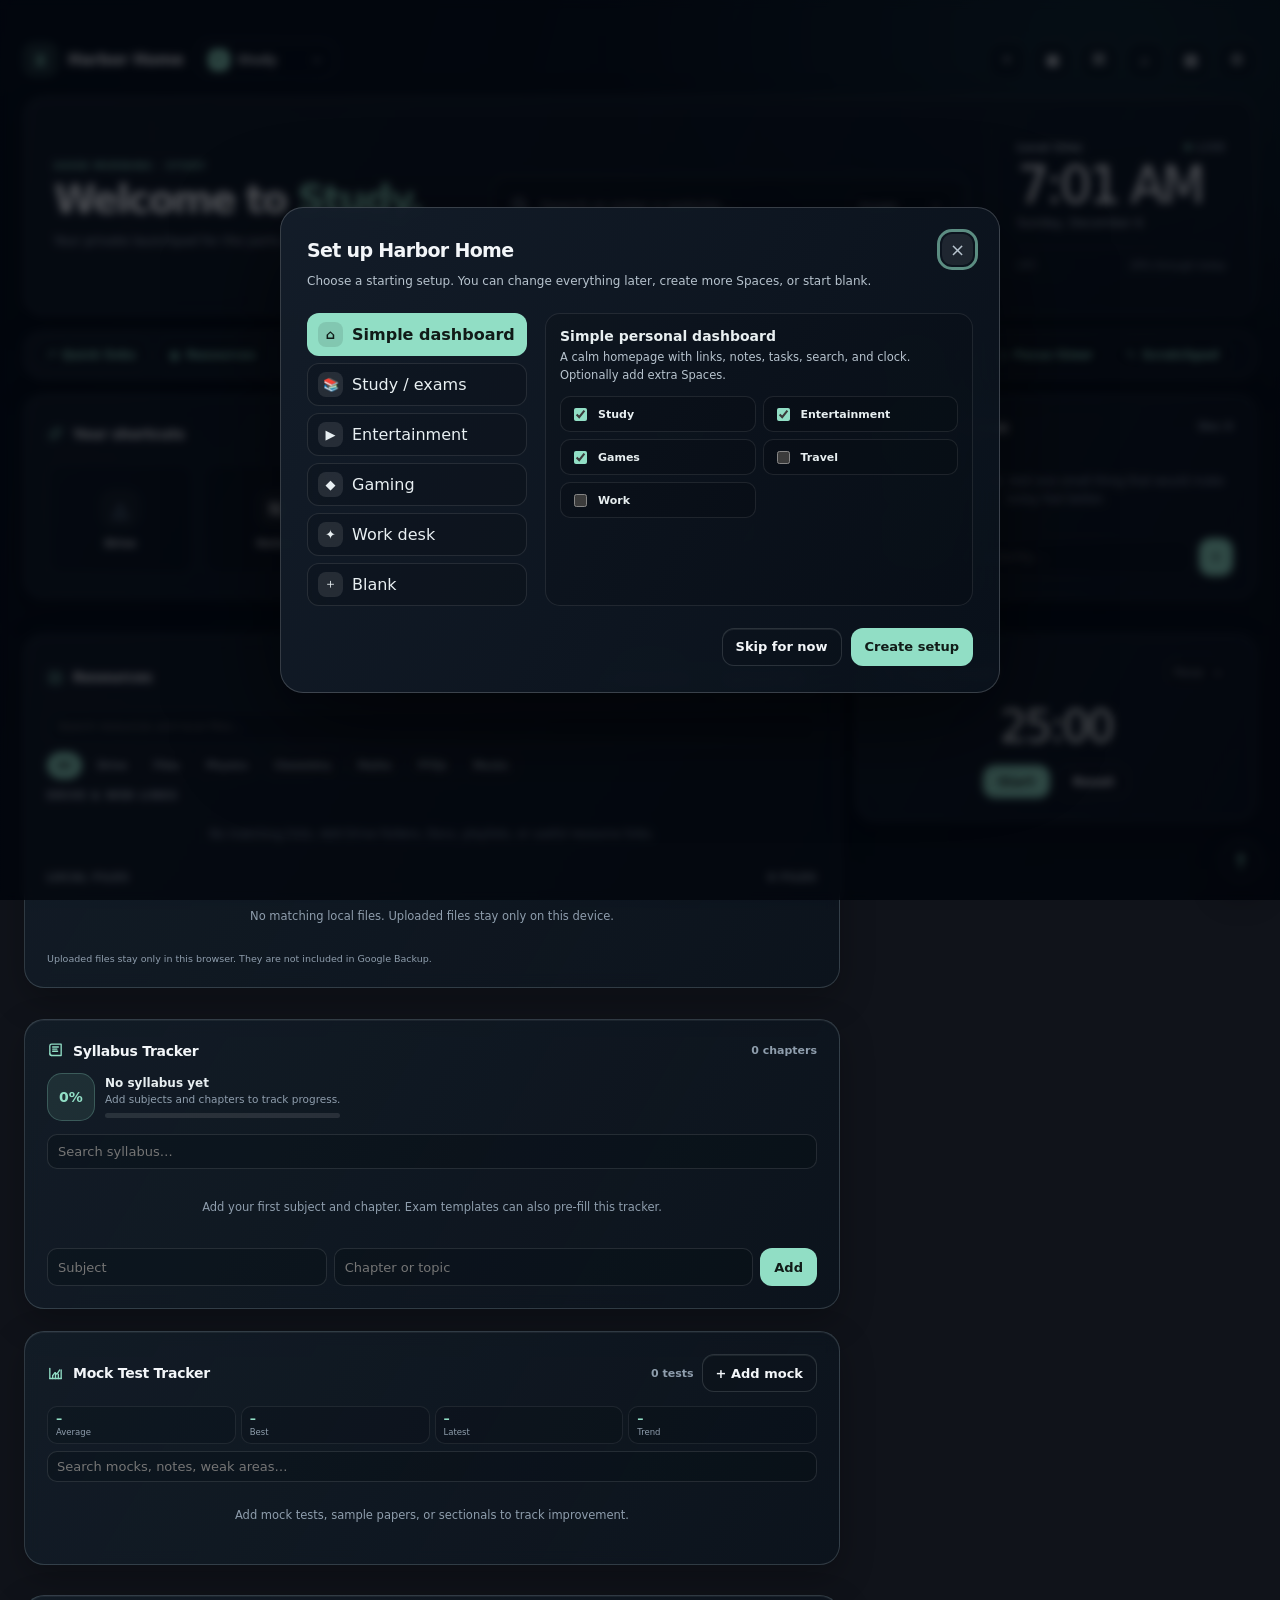
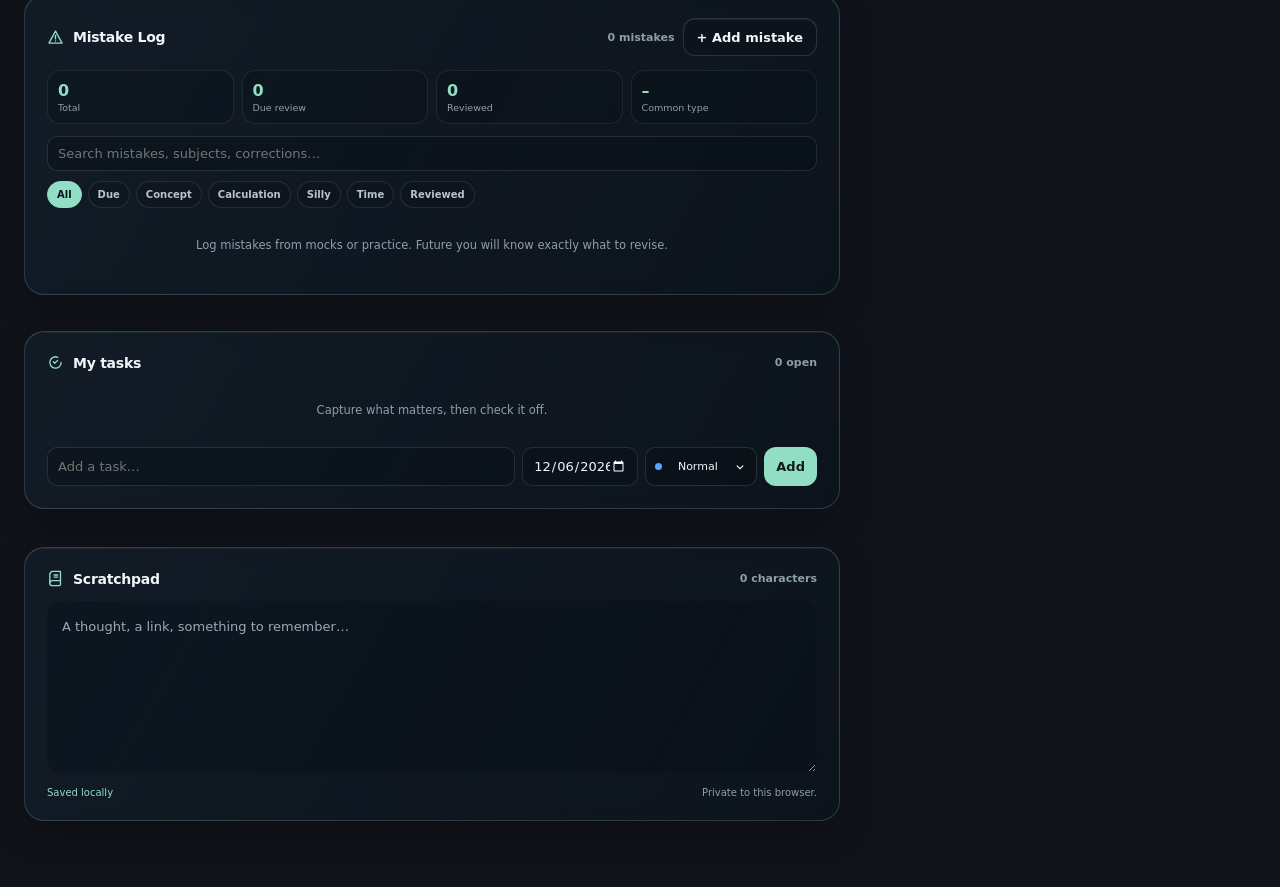
==== commit 2fc57ec0: "Add files via upload" ====
--- a/index.html
+++ b/index.html
@@ -1,366 +1,371 @@
-<!doctype html>
-<html lang="en">
-<head>
-  <meta charset="utf-8" />
-  <meta name="viewport" content="width=device-width, initial-scale=1" />
-  <meta name="theme-color" content="#0d1117" />
-  <meta name="mobile-web-app-capable" content="yes" />
-  <meta name="apple-mobile-web-app-capable" content="yes" />
-  <meta name="apple-mobile-web-app-status-bar-style" content="black-translucent" />
-  <link rel="manifest" href="./manifest.json" />
-  <link rel="icon" id="accent-favicon" type="image/svg+xml" href="data:image/svg+xml;charset=utf-8,%3Csvg%20xmlns%3D%22http%3A%2F%2Fwww.w3.org%2F2000%2Fsvg%22%20viewBox%3D%220%200%2024%2024%22%3E%3Crect%20width%3D%2224%22%20height%3D%2224%22%20rx%3D%225.4%22%20fill%3D%22%230d1117%22%2F%3E%3Cg%20fill%3D%22none%22%20stroke%3D%22%239de8d0%22%20stroke-width%3D%221.7%22%20stroke-linecap%3D%22round%22%20stroke-linejoin%3D%22round%22%3E%3Cpath%20d%3D%22M6.9%207.4%203.8%205.9%22%2F%3E%3Cpath%20d%3D%22M17.1%207.4%2020.2%205.9%22%2F%3E%3Cpath%20d%3D%22m12%204.6-1.6%202.7h3.2z%22%2F%3E%3Cpath%20d%3D%22M10.7%207.3h2.6v2h-2.6z%22%2F%3E%3Cpath%20d%3D%22M10.5%209.3h3l.85%207.6H9.65z%22%2F%3E%3Cpath%20d%3D%22M10.6%2012h2.8%22%2F%3E%3Cpath%20d%3D%22M10.5%2014.4h3%22%2F%3E%3Cpath%20d%3D%22M7.7%2019.3c1.25-1.2%207.35-1.2%208.6%200%22%2F%3E%3Cpath%20d%3D%22M4.4%2017.2c.85-.65%201.75-.65%202.6%200%22%2F%3E%3Cpath%20d%3D%22M17%2017.2c.85-.65%201.75-.65%202.6%200%22%2F%3E%3C%2Fg%3E%3C%2Fsvg%3E" />
-  <link rel="icon" type="image/png" href="[data-uri]" /> />
-  <link rel="icon" href="./icons/favicon.ico" sizes="any" />
-  <link rel="icon" href="./icons/favicon.ico" sizes="any" />
-  <link rel="icon" href="./icons/favicon.ico" sizes="any" />
-  <link rel="apple-touch-icon" href="./icons/icon-192.png" />
-  <meta name="description" content="Harbor Home — your calm, local-first personal dashboard." />
-  <title>Harbor Home</title>
-  <link rel="stylesheet" href="./styles.css" />
-</head>
-<body>
-  <div class="background" aria-hidden="true"><img class="background-image" id="background-image" alt="" fetchpriority="high" decoding="async" /></div>
-  <main class="app app-v2">
-    <header class="topbar">
-      <div class="topbar-start">
-        <a href="#" class="brand" id="brand-home" aria-label="Harbor Home dashboard">
-          <span class="brand-mark"><svg viewBox="0 0 24 24" fill="none" stroke="currentColor" stroke-width="1.8" stroke-linecap="round" stroke-linejoin="round" aria-hidden="true"><path d="M6.9 7.4 3.8 5.9"/><path d="M17.1 7.4 20.2 5.9"/><path d="m12 4.6-1.6 2.7h3.2z"/><path d="M10.7 7.3h2.6v2h-2.6z"/><path d="M10.5 9.3h3l.85 7.6H9.65z"/><path d="M10.6 12h2.8"/><path d="M10.5 14.4h3"/><path d="M7.7 19.3c1.25-1.2 7.35-1.2 8.6 0"/><path d="M4.4 17.2c.85-.65 1.75-.65 2.6 0"/><path d="M17 17.2c.85-.65 1.75-.65 2.6 0"/></svg></span>
-          <span>Harbor Home</span>
-        </a>
-        <div class="space-switcher">
-          <button class="space-switcher-button" id="space-switcher-button" type="button" aria-haspopup="menu" aria-expanded="false" aria-controls="space-menu">
-            <span class="space-switcher-icon" id="active-space-icon">✦</span>
-            <span class="space-switcher-label" id="active-space-name">My space</span>
-            <svg viewBox="0 0 24 24" fill="none" stroke="currentColor" stroke-width="2" stroke-linecap="round" aria-hidden="true"><path d="m7 10 5 5 5-5"/></svg>
-          </button>
-          <div class="space-menu hidden" id="space-menu" role="menu" aria-label="Switch space">
-            <span class="space-menu-label">Your spaces</span>
-            <div class="space-menu-list" id="space-menu-list"></div>
-            <div class="space-menu-actions">
-              <button class="space-menu-action" id="create-space-button" type="button"><span>＋</span>Create a space</button>
-              <button class="space-menu-action" id="manage-spaces-button" type="button"><span>☷</span>Manage spaces</button>
-            </div>
-          </div>
-        </div>
-        <button class="cloud-profile-button hidden" id="cloud-profile-button" type="button" title="Google Backup account" aria-label="Google Backup account"><span id="cloud-profile-fallback">G</span><img id="cloud-profile-image" alt="" /></button>
-      </div>
-      <div class="topbar-actions">
-        <button class="icon-button" id="capture-button" type="button" title="Quick capture" aria-label="Quick capture">＋</button>
-        <button class="icon-button inbox-button" id="inbox-button" type="button" title="Open inbox" aria-label="Open inbox">▣<span class="inbox-badge hidden" id="inbox-badge">0</span></button>
-        <button class="icon-button" id="command-button" type="button" title="Command palette (Ctrl/Cmd + K)" aria-label="Open command palette">⌘</button>
-        <button class="icon-button" id="global-search-button" type="button" title="Search everything" aria-label="Search everything">⌕</button>
-        <button class="icon-button" id="widgets-button" type="button" title="Choose widgets for this space" aria-label="Choose widgets for this space">▦</button>
-        <button class="icon-button hidden" id="cloud-backup-button" type="button" title="Back up to Google now" aria-label="Back up to Google now">☁</button>
-        <button class="icon-button" id="settings-button" type="button" title="Customize the current space" aria-label="Customize the current space">⚙</button>
-      </div>
-    </header>
-
-    <section class="command-deck glass" aria-label="Welcome and web search">
-      <div class="deck-welcome">
-        <p class="eyebrow" id="greeting-label">A place to begin</p>
-        <h1 id="welcome-heading">Make room for <span>what matters.</span></h1>
-        <p class="hero-copy">Your private launchpad for the parts of the web you use most.</p>
-        <p class="quote" id="daily-quote"></p>
-      </div>
-      <form class="deck-search" id="search-form" role="search">
-        <span class="search-icon" aria-hidden="true"><svg viewBox="0 0 24 24" fill="none" stroke="currentColor" stroke-width="2" stroke-linecap="round"><circle cx="11" cy="11" r="6.5"/><path d="m16 16 4.2 4.2"/></svg></span>
-        <input id="search-input" type="search" autocomplete="off" placeholder="Search or enter a website…" aria-label="Search the web or enter a website address" />
-        <div class="select-picker search-engine-picker" id="search-engine-picker"><button class="select-trigger" id="search-engine" type="button" aria-haspopup="menu" aria-expanded="false"><span id="search-engine-label">Google</span><svg viewBox="0 0 24 24" fill="none" stroke="currentColor" stroke-width="2" stroke-linecap="round" aria-hidden="true"><path d="m7 10 5 5 5-5"/></svg></button><div class="select-menu hidden" id="search-engine-menu" role="menu"><button type="button" data-search-engine="google">Google</button><button type="button" data-search-engine="duckduckgo">DuckDuckGo</button><button type="button" data-search-engine="youtube">YouTube</button></div></div>
-      </form>
-      <div class="deck-tools" id="deck-tools" aria-label="Widget actions">
-        <button type="button" class="deck-tool" id="collapse-widgets">⊟ Collapse all</button>
-        <button type="button" class="deck-tool" id="expand-widgets">⊞ Expand all</button>
-      </div>
-      <section class="deck-time" id="clock-widget" aria-label="Local time">
-        <div class="time-card-top"><span class="widget-label">Local time</span><span class="live-dot"><i></i>Live</span></div>
-        <div id="clock">00:00</div><div id="date">Loading date…</div>
-        <div class="time-footer"><span id="timezone"></span><span id="day-progress"></span></div>
-      </section>
-    </section>
-
-    <nav class="widget-jump-bar glass" id="widget-jump-bar" aria-label="Jump to dashboard widget"></nav>
-
-    <section class="widget-board" id="widget-board">
-        <article class="panel glass" id="links-widget" data-widget="links">
-          <div class="panel-header"><h2 class="panel-title"><svg viewBox="0 0 24 24" fill="none" stroke="currentColor" stroke-width="1.9" stroke-linecap="round" stroke-linejoin="round" aria-hidden="true"><path d="M10.5 13.5a4.2 4.2 0 0 0 5.94.06l2.05-2.05a4.2 4.2 0 1 0-5.94-5.94l-1.18 1.17"/><path d="M13.5 10.5a4.2 4.2 0 0 0-5.94-.06l-2.05 2.05a4.2 4.2 0 0 0 5.94 5.94l1.18-1.17"/></svg>Your shortcuts</h2><div class="link-panel-actions"><button class="button quiet" id="edit-toggle" type="button" title="Reorder or remove links"><svg viewBox="0 0 24 24" fill="none" stroke="currentColor" stroke-width="1.9" stroke-linecap="round" aria-hidden="true"><path d="M4 7h16M4 12h16M4 17h16"/><path d="M7 4v6M12 9v6M17 14v6"/></svg><span>Edit links</span></button><button type="button" class="text-button" id="add-link-button">+ Add link</button></div></div>
-          <div class="links-grid" id="links-grid" aria-label="Quick links"></div>
-        </article>
-        <article class="panel glass resources-widget" id="resources-widget" data-widget="resources">
-          <div class="panel-header"><h2 class="panel-title"><svg viewBox="0 0 24 24" fill="none" stroke="currentColor" stroke-width="1.9" stroke-linecap="round" stroke-linejoin="round" aria-hidden="true"><path d="M4 6.5A2.5 2.5 0 0 1 6.5 4H10l2 2h5.5A2.5 2.5 0 0 1 20 8.5v9A2.5 2.5 0 0 1 17.5 20h-11A2.5 2.5 0 0 1 4 17.5v-11Z"/><path d="M8 12h8M8 15h5"/></svg>Resources</h2><div class="resource-actions"><button class="button quiet" id="resource-link-toggle" type="button"><span>+ Drive link</span></button><label class="button quiet" for="resource-file-input"><span>Upload file</span></label><input class="hidden" id="resource-file-input" type="file" multiple /></div></div>
-          <form class="resource-form hidden" id="resource-link-form"><input id="resource-title" maxlength="56" placeholder="Title, e.g. Physics notes" aria-label="Resource title" /><input id="resource-url" inputmode="url" placeholder="Google Drive or website link…" aria-label="Resource link" /><input id="resource-subject" type="hidden" value="General" /><div class="select-picker resource-subject-picker"><button class="select-trigger field-select-trigger" id="resource-subject-trigger" type="button" aria-haspopup="menu" aria-expanded="false"><span id="resource-subject-label">General</span><svg viewBox="0 0 24 24" fill="none" stroke="currentColor" stroke-width="2" stroke-linecap="round" aria-hidden="true"><path d="m7 10 5 5 5-5"/></svg></button><div class="select-menu hidden" id="resource-subject-menu" role="menu"><button type="button" data-resource-subject="General">General</button><button type="button" data-resource-subject="Physics">Physics</button><button type="button" data-resource-subject="Chemistry">Chemistry</button><button type="button" data-resource-subject="Biology">Biology</button><button type="button" data-resource-subject="Maths">Maths</button><button type="button" data-resource-subject="English">English</button><button type="button" data-resource-subject="Current Affairs">Current Affairs</button><button type="button" data-resource-subject="Reasoning">Reasoning</button><button type="button" data-resource-subject="Aptitude">Aptitude</button><button type="button" data-resource-subject="Legal">Legal</button><button type="button" data-resource-subject="GK">GK</button><button type="button" data-resource-subject="PYQs">PYQs</button><button type="button" data-resource-subject="Mock Tests">Mock Tests</button></div></div><button class="button primary" type="submit">Add</button></form>
-          <input class="resource-search" id="resource-search" autocomplete="off" placeholder="Search resources and local files…" aria-label="Search resources" />
-          <div class="resource-filter-row" id="resource-filter-row" role="group" aria-label="Resource filters"><button class="active" type="button" data-resource-filter="all">All</button><button type="button" data-resource-filter="drive">Drive</button><button type="button" data-resource-filter="files">Files</button><button type="button" data-resource-filter="Physics">Physics</button><button type="button" data-resource-filter="Chemistry">Chemistry</button><button type="button" data-resource-filter="Maths">Maths</button><button type="button" data-resource-filter="PYQs">PYQs</button><button type="button" data-resource-filter="Mock Tests">Mocks</button></div>
-          <section class="resource-section"><h3 class="resource-section-title">Drive & web links</h3><ul class="resource-list" id="resource-link-list" aria-live="polite"></ul></section>
-          <section class="resource-section"><h3 class="resource-section-title">Local files <span id="resource-file-count">0 files</span></h3><ul class="resource-list" id="resource-file-list" aria-live="polite"></ul><p class="resource-local-note">Uploaded files stay only in this browser. They are not included in Google Backup.</p></section>
-        </article>
-        <article class="panel glass syllabus-widget" id="syllabus-widget" data-widget="syllabus">
-          <div class="panel-header"><h2 class="panel-title"><svg viewBox="0 0 24 24" fill="none" stroke="currentColor" stroke-width="1.9" stroke-linecap="round" stroke-linejoin="round" aria-hidden="true"><path d="M4 5.5A2.5 2.5 0 0 1 6.5 3H20v16H6.5A2.5 2.5 0 0 1 4 16.5v-11Z"/><path d="M8 7h8M8 10h6M8 13h7"/><path d="M6.5 19A2.5 2.5 0 0 1 4 16.5"/></svg>Syllabus Tracker</h2><span class="panel-meta" id="syllabus-count">0 chapters</span></div>
-          <div class="syllabus-summary"><div class="syllabus-percent" id="syllabus-percent">0%</div><div class="syllabus-summary-copy"><strong id="syllabus-summary-title">No syllabus yet</strong><span id="syllabus-summary-detail">Add subjects and chapters to track progress.</span><div class="syllabus-progress"><i id="syllabus-progress-fill"></i></div></div></div>
-          <input class="syllabus-search" id="syllabus-search" autocomplete="off" placeholder="Search syllabus…" aria-label="Search syllabus" />
-          <div class="syllabus-list" id="syllabus-list" aria-live="polite"></div>
-          <form class="syllabus-form" id="syllabus-form"><input id="syllabus-subject-input" maxlength="40" placeholder="Subject" aria-label="Subject" /><input id="syllabus-chapter-input" maxlength="90" placeholder="Chapter or topic" aria-label="Chapter or topic" /><button class="button primary" type="submit">Add</button></form>
-        </article>
-        <article class="panel glass mock-widget" id="mock-widget" data-widget="mocks">
-          <div class="panel-header"><h2 class="panel-title"><svg viewBox="0 0 24 24" fill="none" stroke="currentColor" stroke-width="1.9" stroke-linecap="round" stroke-linejoin="round" aria-hidden="true"><path d="M4 19V5"/><path d="M4 19h16"/><path d="m8 15 3-4 3 2 4-6"/><path d="M8 19v-4M12 19v-8M16 19v-6M20 19V7"/></svg>Mock Test Tracker</h2><div class="resource-actions"><span class="panel-meta" id="mock-count">0 tests</span><button class="button quiet" id="mock-form-toggle" type="button"><span>+ Add mock</span></button></div></div>
-          <div class="mock-summary"><div class="mock-stat"><strong id="mock-average">–</strong><span>Average</span></div><div class="mock-stat"><strong id="mock-best">–</strong><span>Best</span></div><div class="mock-stat"><strong id="mock-latest">–</strong><span>Latest</span></div><div class="mock-stat"><strong id="mock-trend">–</strong><span>Trend</span></div></div>
-          <input class="mock-search" id="mock-search" autocomplete="off" placeholder="Search mocks, notes, weak areas…" aria-label="Search mocks" />
-          <ul class="mock-list" id="mock-list" aria-live="polite"></ul>
-          <form id="mock-form" class="hidden"><div class="mock-form"><input id="mock-name" maxlength="60" placeholder="Mock name / exam" aria-label="Mock name or exam" /><input id="mock-date" type="date" aria-label="Mock date" /><input id="mock-score" type="number" min="0" step="0.01" placeholder="Score" aria-label="Score" /><input id="mock-total" type="number" min="1" step="0.01" placeholder="Total" aria-label="Total marks" /></div><div class="mock-notes-row"><input id="mock-notes" maxlength="180" placeholder="Notes, weak areas, what to review…" aria-label="Mock notes" /><button class="button primary" type="submit">Add mock</button></div></form>
-        </article>
-        <article class="panel glass mistake-widget" id="mistake-widget" data-widget="mistakes">
-          <div class="panel-header"><h2 class="panel-title"><svg viewBox="0 0 24 24" fill="none" stroke="currentColor" stroke-width="1.9" stroke-linecap="round" stroke-linejoin="round" aria-hidden="true"><path d="M12 3 2.8 20h18.4L12 3Z"/><path d="M12 9v5"/><path d="M12 17h.01"/></svg>Mistake Log</h2><div class="resource-actions"><span class="panel-meta" id="mistake-count">0 mistakes</span><button class="button quiet" id="mistake-form-toggle" type="button"><span>+ Add mistake</span></button></div></div>
-          <div class="mistake-summary"><div class="mistake-stat"><strong id="mistake-total">0</strong><span>Total</span></div><div class="mistake-stat"><strong id="mistake-due">0</strong><span>Due review</span></div><div class="mistake-stat"><strong id="mistake-reviewed">0</strong><span>Reviewed</span></div><div class="mistake-stat"><strong id="mistake-insight">–</strong><span>Common type</span></div></div>
-          <input class="mistake-filter" id="mistake-search" autocomplete="off" placeholder="Search mistakes, subjects, corrections…" aria-label="Search mistakes" />
-          <div class="mistake-filter-row" id="mistake-filter-row" role="group" aria-label="Mistake filters"><button class="active" type="button" data-mistake-filter="all">All</button><button type="button" data-mistake-filter="due">Due</button><button type="button" data-mistake-filter="Concept">Concept</button><button type="button" data-mistake-filter="Calculation">Calculation</button><button type="button" data-mistake-filter="Silly">Silly</button><button type="button" data-mistake-filter="Time">Time</button><button type="button" data-mistake-filter="reviewed">Reviewed</button></div>
-          <ul class="mistake-list" id="mistake-list" aria-live="polite"></ul>
-          <form id="mistake-form" class="hidden"><div class="mistake-form"><input id="mistake-subject" maxlength="40" placeholder="Subject" aria-label="Mistake subject" /><input id="mistake-topic" maxlength="70" placeholder="Topic / chapter" aria-label="Mistake topic" /><input id="mistake-type" type="hidden" value="Concept" /><div class="select-picker mistake-type-picker"><button class="select-trigger field-select-trigger" id="mistake-type-trigger" type="button" aria-haspopup="menu" aria-expanded="false"><span id="mistake-type-label">Concept</span><svg viewBox="0 0 24 24" fill="none" stroke="currentColor" stroke-width="2" stroke-linecap="round" aria-hidden="true"><path d="m7 10 5 5 5-5"/></svg></button><div class="select-menu hidden" id="mistake-type-menu" role="menu"><button type="button" data-mistake-type="Concept">Concept</button><button type="button" data-mistake-type="Calculation">Calculation</button><button type="button" data-mistake-type="Silly">Silly</button><button type="button" data-mistake-type="Time">Time</button><button type="button" data-mistake-type="Memory">Memory</button><button type="button" data-mistake-type="Other">Other</button></div></div></div><div class="mistake-notes"><textarea id="mistake-text" maxlength="240" placeholder="What went wrong?" aria-label="What went wrong"></textarea><textarea id="mistake-correction" maxlength="240" placeholder="Correction / what to remember" aria-label="Correction"></textarea></div><div class="mistake-submit-row"><input id="mistake-review-date" type="date" aria-label="Review date" /><button class="button primary" type="submit">Add mistake</button></div></form>
-        </article>
-        <article class="panel glass" id="tasks-widget" data-widget="tasks">
-          <div class="panel-header"><h2 class="panel-title"><svg viewBox="0 0 24 24" fill="none" stroke="currentColor" stroke-width="1.9" stroke-linecap="round" stroke-linejoin="round" aria-hidden="true"><path d="m9 11 2 2 4-4"/><path d="M20 12a8 8 0 1 1-4.7-7.3"/></svg>My tasks</h2><span class="panel-meta" id="task-count">0 open</span></div>
-          <ul class="task-list" id="task-list" aria-live="polite"></ul>
-          <form class="task-form" id="task-form"><input id="task-input" maxlength="100" placeholder="Add a task…" aria-label="Task title" /><input id="task-date" type="date" aria-label="Task due date" /><div class="select-picker task-priority-picker"><button class="select-trigger task-priority-trigger" id="task-priority" type="button" data-value="normal" aria-haspopup="menu" aria-expanded="false"><span class="priority-dot normal"></span><span id="task-priority-label">Normal</span><svg viewBox="0 0 24 24" fill="none" stroke="currentColor" stroke-width="2" stroke-linecap="round" aria-hidden="true"><path d="m7 10 5 5 5-5"/></svg></button><div class="select-menu hidden" id="task-priority-menu" role="menu"><button type="button" data-task-priority="high"><span class="priority-dot high"></span>High</button><button type="button" data-task-priority="normal"><span class="priority-dot normal"></span>Normal</button><button type="button" data-task-priority="low"><span class="priority-dot low"></span>Low</button></div></div><button class="button primary" type="submit">Add</button></form>
-        </article>
-        <article class="panel glass" id="notes-widget" data-widget="notes">
-          <div class="panel-header"><h2 class="panel-title"><svg viewBox="0 0 24 24" fill="none" stroke="currentColor" stroke-width="1.9" stroke-linecap="round" stroke-linejoin="round" aria-hidden="true"><path d="M5 4.5A2.5 2.5 0 0 1 7.5 2H19v18.5a1.5 1.5 0 0 1-1.5 1.5H7.4A3.4 3.4 0 0 1 4 18.6V5.5A1 1 0 0 1 5 4.5Z"/><path d="M4 18.5A3.5 3.5 0 0 1 7.5 15H19"/><path d="M10 7h5M10 10h5"/></svg>Scratchpad</h2><span class="panel-meta" id="note-count">0 characters</span></div>
-          <textarea class="note-area" id="notes" aria-label="Personal notes" placeholder="A thought, a link, something to remember…"></textarea>
-          <div class="note-foot"><span class="save-status" id="save-status">Saved locally</span><span>Private to this browser.</span></div>
-        </article>
-        <article class="panel glass focus-panel" id="today-widget" data-widget="focus">
-          <div class="panel-header"><h2 class="panel-title"><svg viewBox="0 0 24 24" fill="none" stroke="currentColor" stroke-width="1.9" stroke-linecap="round" stroke-linejoin="round" aria-hidden="true"><path d="M4 12h16M12 4v16"/><circle cx="12" cy="12" r="9"/></svg>Today’s focus</h2><span class="panel-meta" id="today-label"></span></div>
-          <ul class="focus-list" id="focus-list" aria-live="polite"></ul>
-          <form class="focus-form" id="focus-form"><input id="focus-input" maxlength="90" placeholder="Add one small priority…" aria-label="Add a focus item" /><button class="button primary" type="submit" aria-label="Add focus item">+</button></form>
-        </article>
-        <article class="panel glass timer-widget" id="timer-widget" data-widget="timer">
-          <div class="panel-header"><h2 class="panel-title"><svg viewBox="0 0 24 24" fill="none" stroke="currentColor" stroke-width="1.9" stroke-linecap="round" stroke-linejoin="round" aria-hidden="true"><circle cx="12" cy="13" r="8"/><path d="M9 2h6M12 5v2M12 10v4l2.5 2"/></svg>Focus timer</h2><div class="select-picker timer-mode-picker" id="timer-mode-picker"><button class="select-trigger timer-mode" id="timer-mode" type="button" aria-haspopup="menu" aria-expanded="false"><span id="timer-mode-label">Focus</span><svg viewBox="0 0 24 24" fill="none" stroke="currentColor" stroke-width="2" stroke-linecap="round" aria-hidden="true"><path d="m7 10 5 5 5-5"/></svg></button><div class="select-menu hidden" id="timer-mode-menu" role="menu"><button type="button" data-timer-mode="focus">Focus</button><button type="button" data-timer-mode="break">Break</button></div></div></div>
-          <div class="timer-display" id="timer-display">25:00</div>
-          <div class="timer-actions"><button class="button primary" id="timer-toggle" type="button">Start</button><button class="button quiet" id="timer-reset" type="button">Reset</button></div>
-        </article>
-        <article class="panel glass weather-widget" id="weather-widget" data-widget="weather">
-          <div class="panel-header"><h2 class="panel-title"><svg viewBox="0 0 24 24" fill="none" stroke="currentColor" stroke-width="1.9" stroke-linecap="round" stroke-linejoin="round" aria-hidden="true"><circle cx="12" cy="12" r="4"/><path d="M12 2v2M12 20v2M4.93 4.93l1.41 1.41M17.66 17.66l1.41 1.41M2 12h2M20 12h2M4.93 19.07l1.41-1.41M17.66 6.34l1.41-1.41"/></svg>Weather</h2><div class="weather-header-actions"><button class="text-button" id="weather-change-location" type="button">Change city</button><button class="text-button" id="weather-refresh" type="button">Refresh</button></div></div>
-          <div id="weather-content" aria-live="polite"></div>
-        </article>
-        <article class="panel glass habits-widget" id="habits-widget" data-widget="habits">
-          <div class="panel-header"><h2 class="panel-title"><svg viewBox="0 0 24 24" fill="none" stroke="currentColor" stroke-width="1.9" stroke-linecap="round" stroke-linejoin="round" aria-hidden="true"><path d="M12 21a9 9 0 1 0-9-9c0 5 4 9 9 9Z"/><path d="M8.5 12 11 14.5 16 9.5"/></svg>Habits</h2><span class="panel-meta" id="habit-count">0 today</span></div>
-          <ul class="habit-list" id="habit-list" aria-live="polite"></ul>
-          <form class="habit-form" id="habit-form"><input id="habit-input" maxlength="48" placeholder="Add a habit…" aria-label="Habit name" /><button class="button quiet" type="submit">Add</button></form>
-        </article>
-        <article class="panel glass calendar-widget" id="calendar-widget" data-widget="calendar">
-          <div class="calendar-header"><button class="calendar-nav" id="calendar-prev" type="button" aria-label="Previous month">‹</button><strong id="calendar-month">Month</strong><button class="calendar-nav" id="calendar-next" type="button" aria-label="Next month">›</button></div>
-          <div class="calendar-weekdays" aria-hidden="true"><span>M</span><span>T</span><span>W</span><span>T</span><span>F</span><span>S</span><span>S</span></div>
-          <div class="calendar-grid" id="calendar-grid" aria-label="Calendar"></div>
-        </article>
-        <article class="panel glass at-glance" id="privacy-widget" data-widget="daily">
-          <div class="glance-row"><div class="glance-number" id="glance-date">–</div><div class="glance-copy"><strong id="day-message">A clear space to start from.</strong><span id="day-detail">Your dashboard, stored only on this device.</span></div></div>
-          <div class="glance-progress" aria-label="Progress through the day"><i id="glance-progress-fill"></i></div>
-        </article>
-    </section>
-  </main>
-
-  <dialog id="link-dialog" aria-labelledby="link-dialog-heading">
-    <form class="dialog-body" id="link-form" method="dialog">
-      <div class="dialog-title"><h2 id="link-dialog-heading">Add a quick link</h2><button class="close-dialog" data-close-dialog="link-dialog" type="button" aria-label="Close dialog">×</button></div>
-      <p class="dialog-description">Make this space feel like yours. Links open in a new tab.</p>
-      <div class="form-row"><div class="field"><label for="link-name">Name</label><input required maxlength="32" id="link-name" placeholder="e.g. Letterboxd" /></div><div class="field emoji-field"><label for="link-emoji">Icon</label><div class="emoji-input-wrap"><input maxlength="4" id="link-emoji" placeholder="🎬" value="🔗" /><button class="emoji-picker-toggle" id="emoji-picker-toggle" type="button" aria-label="Choose an emoji icon" aria-expanded="false">☺</button><div class="emoji-picker-menu hidden" id="emoji-picker-menu"><div class="emoji-picker-top"><input id="emoji-search" type="search" placeholder="Find an emoji…" aria-label="Find an emoji" /></div><div class="emoji-category-tabs" id="emoji-category-tabs"></div><div class="emoji-picker-grid" id="emoji-picker-grid" role="listbox" aria-label="Emoji icons"></div></div></div></div></div>
-      <div class="field"><label for="link-url">Website address</label><input required type="text" inputmode="url" id="link-url" placeholder="https://example.com" /></div>
-      <div class="field"><label for="link-favicon-url">Logo URL (optional)</label><input type="url" id="link-favicon-url" placeholder="Auto-detected from the site — set one to override" /></div>
-      <div class="field"><label for="link-color">Tile colour</label><div class="link-colour-control"><button class="colour-swatch link-colour-swatch" id="link-color-swatch" type="button" aria-label="Choose tile colour"></button><div class="link-colour-presets" id="link-color-presets" aria-label="Tile colour presets"></div><input id="link-color" type="hidden" value="#b9e4d5" /><div class="colour-menu link-colour-menu hidden" id="link-colour-menu"><span class="colour-menu-title">Custom tile colour</span><div class="colour-mixer" data-colour-mixer="link"><div class="colour-field" data-colour-field tabindex="0" role="slider" aria-label="Choose tile colour shade" aria-valuemin="0" aria-valuemax="100"><span class="colour-field-thumb" data-colour-thumb></span></div><input class="colour-hue" data-colour-hue type="range" min="0" max="360" value="160" aria-label="Choose tile colour hue" /></div></div></div></div>
-      <div class="dialog-actions"><button class="button quiet" data-close-dialog="link-dialog" type="button">Cancel</button><button class="button primary" id="save-link-button" value="default" type="button">Add link</button></div>
-    </form>
-  </dialog>
-
-  <dialog id="settings-dialog" aria-labelledby="settings-heading">
-    <div class="dialog-body">
-      <div class="dialog-title"><h2 id="settings-heading">Make it yours</h2><button class="close-dialog" data-close-dialog="settings-dialog" type="button" aria-label="Close settings">×</button></div>
-      <p class="dialog-description">Everything below is stored only in this browser.</p>
-      <section class="setting-section">
-        <label class="setting-heading" for="display-name">Your name</label>
-        <div class="field" style="margin:0"><input id="display-name" maxlength="28" placeholder="Your name" /></div>
-      </section>
-      <section class="setting-section">
-        <span class="setting-heading">Background</span>
-        <div class="background-options" id="background-options"></div>
-        <section class="custom-wallpapers hidden" id="custom-wallpapers-section" aria-labelledby="custom-wallpapers-heading">
-          <span class="custom-wallpapers-heading" id="custom-wallpapers-heading">Your wallpapers</span>
-          <div class="background-options custom-background-options" id="custom-background-options"></div>
-        </section>
-        <div class="choose-photo-row"><div><span class="choose-photo-title">Or make it personal</span><p class="setting-help">Choose a photo from this device. It is resized and saved only in this browser.</p></div><label class="button quiet choose-photo-button" for="background-file">Choose a photo</label><input id="background-file" type="file" accept="image/*" class="hidden" /></div>
-      </section>
-      <section class="setting-section">
-        <span class="setting-heading">Appearance</span>
-        <div class="form-row"><div class="field"><label for="accent-color">Accent colour</label><div class="accent-picker"><button id="accent-color" class="colour-swatch accent-swatch" type="button" aria-label="Choose accent colour" aria-expanded="false"></button><div class="colour-menu hidden" id="accent-colour-menu"><span class="colour-menu-title">Choose an accent</span><div class="colour-presets" id="accent-colour-presets"></div><input id="accent-hex" type="hidden" value="#91DEC5" /><div class="colour-mixer" data-colour-mixer="accent"><span class="colour-mixer-title">Custom colour</span><div class="colour-field" data-colour-field tabindex="0" role="slider" aria-label="Choose accent colour shade" aria-valuemin="0" aria-valuemax="100"><span class="colour-field-thumb" data-colour-thumb></span></div><input class="colour-hue" data-colour-hue type="range" min="0" max="360" value="160" aria-label="Choose accent colour hue" /></div></div></div></div><div class="field"><label for="glass-strength">Glass opacity</label><div class="select-picker" id="glass-picker"><button class="select-trigger field-select-trigger" id="glass-strength" type="button" aria-haspopup="menu" aria-expanded="false"><span id="glass-strength-label">Dark</span><svg viewBox="0 0 24 24" fill="none" stroke="currentColor" stroke-width="2" stroke-linecap="round" aria-hidden="true"><path d="m7 10 5 5 5-5"/></svg></button><div class="select-menu hidden" id="glass-menu" role="menu"><button type="button" data-glass-strength="light">Light</button><button type="button" data-glass-strength="balanced">Balanced</button><button type="button" data-glass-strength="dark">Dark</button></div></div></div></div>
-        <div class="text-size-row"><span>Text size</span><div class="theme-segmented text-size-picker" id="text-size-picker" role="group" aria-label="Text size"><button type="button" data-text-size="small">Small</button><button type="button" data-text-size="medium">Medium</button><button type="button" data-text-size="big">Big</button><button type="button" data-text-size="large">Large</button></div></div>
-        <div class="toggle-row"><span>Use 24-hour time</span><label class="switch"><input type="checkbox" id="hour-format" /><span class="hidden">Use 24-hour time</span></label></div>
-        <div class="toggle-row"><span>Show seconds</span><label class="switch"><input type="checkbox" id="show-seconds" /><span class="hidden">Show seconds</span></label></div>
-        <div class="toggle-row"><span><strong class="millennial-label">Millennial mode</strong><small>Plain, compact interface with no glass or wallpaper.</small></span><label class="switch"><input type="checkbox" id="millennial-mode" /><span class="hidden">Use Millennial mode</span></label></div>
-        <div class="millennial-theme-row hidden" id="millennial-theme-row"><span>Millennial theme</span><div class="theme-segmented" role="group" aria-label="Millennial theme"><button type="button" id="millennial-light" data-millennial-theme="light">Light</button><button type="button" id="millennial-dark" data-millennial-theme="dark">Dark</button></div></div>
-      </section>
-      <section class="setting-section privacy-backup-section">
-        <span class="setting-heading">Privacy & backup</span>
-        <div class="privacy-grid">
-          <article class="privacy-card"><strong>Stored in this browser</strong><span>Spaces, links, tasks, notes, syllabus progress, mock tests, mistake log, habits, themes, and widget layout.</span></article>
-          <article class="privacy-card"><strong>Local-only files</strong><span>Uploaded PDFs, images, and documents stay only on this device in browser storage. They are not included in JSON export or Google Backup.</span></article>
-          <article class="privacy-card"><strong>Backup status</strong><span id="backup-status-copy">Manual export is available. Google Backup is not connected.</span></article>
-        </div>
-        <div class="storage-health" id="storage-health"><span>Dashboard data: local</span><span>Local files: this device only</span><span>Cloud backup: not connected</span></div>
-        <p class="setting-help">If this dashboard matters to you, export a backup regularly. Clearing browser data can remove local dashboard data and uploaded local files.</p>
-      </section>
-
-      <section class="setting-section google-backup-section">
-        <span class="setting-heading">Google Backup</span>
-        <div class="cloud-backup-card">
-          <div class="cloud-backup-main"><strong id="cloud-backup-title">Not signed in</strong><span id="cloud-backup-detail">Sign in with Google to back up dashboard data. Local uploaded files stay on this device.</span></div>
-          <div class="cloud-backup-actions"><button class="button primary" id="google-sign-in" type="button">Sign in with Google</button><button class="button quiet hidden" id="google-backup-now" type="button">Back up now</button><button class="button quiet hidden" id="google-restore" type="button">Restore</button><button class="button quiet hidden" id="google-sign-out" type="button">Sign out</button></div>
-        </div>
-        <div class="toggle-row"><span><strong>Auto-backup once per day</strong><small>Backs up dashboard data after sign-in. Local uploaded files are never uploaded.</small></span><label class="switch"><input type="checkbox" id="google-auto-backup" /><span class="hidden">Auto-backup once per day</span></label></div>
-        <p class="setting-help" id="google-backup-help">Cloud backup includes Spaces, links, tasks, notes, syllabus, mocks, mistakes, habits, widgets, and settings. It excludes local files and custom wallpaper image data.</p>
-      </section>
-
-      <section class="setting-section">
-        <span class="setting-heading">Your data</span>
-        <p class="setting-help">Export makes a small backup file. Import restores Harbor Home preferences, notes, and links on this browser.</p>
-        <div class="data-actions"><button type="button" class="button quiet" id="export-data">Export backup</button><label class="button quiet" for="import-data">Import backup</label><input id="import-data" type="file" accept="application/json,.json" class="hidden" /><button type="button" class="button quiet" id="run-setup">Run setup again</button><button type="button" class="button quiet danger-button" id="reset-data">Reset dashboard</button></div>
-      </section>
-    </div>
-  </dialog>
-
-  <dialog id="space-dialog" aria-labelledby="space-dialog-heading">
-    <form class="dialog-body" id="space-form" method="dialog">
-      <div class="dialog-title"><h2 id="space-dialog-heading">Create a space</h2><button class="close-dialog" data-close-dialog="space-dialog" type="button" aria-label="Close dialog">×</button></div>
-      <p class="dialog-description">A space is a fully separate dashboard with its own links, notes, focus list, appearance, and layout.</p>
-      <div class="form-row"><div class="field"><label for="space-name-input">Name</label><input required maxlength="28" id="space-name-input" placeholder="e.g. Reading" /></div><div class="field"><label for="space-icon-input">Icon</label><input maxlength="4" id="space-icon-input" placeholder="✦" value="✦" /></div></div>
-      <div class="field"><label>Start from</label><input id="space-template" type="hidden" value="blank" /><div class="template-filter-row"><span>Template category</span><input id="space-template-category" type="hidden" value="general" /><div class="select-picker template-category-picker"><button class="select-trigger field-select-trigger" id="space-template-category-trigger" type="button" aria-haspopup="menu" aria-expanded="false"><span id="space-template-category-label">General</span><svg viewBox="0 0 24 24" fill="none" stroke="currentColor" stroke-width="2" stroke-linecap="round" aria-hidden="true"><path d="m7 10 5 5 5-5"/></svg></button><div class="select-menu hidden" id="space-template-category-menu" role="menu"><button type="button" data-template-category-choice="general">General</button><button type="button" data-template-category-choice="engineering">Engineering & CET</button><button type="button" data-template-category-choice="medical">Medical</button><button type="button" data-template-category-choice="government">Government & Defence</button><button type="button" data-template-category-choice="law">Law</button><button type="button" data-template-category-choice="management">Management</button><button type="button" data-template-category-choice="boards">Boards</button><button type="button" data-template-category-choice="lifestyle">Lifestyle</button><button type="button" data-template-category-choice="all">All templates</button></div></div><span class="template-picker-count" id="template-picker-count"></span></div><input class="template-search" id="template-search" autocomplete="off" placeholder="Search templates, exams, boards…" aria-label="Search templates" /><div class="template-picker filtered" id="space-template-picker" role="group" aria-label="Space template"><button class="active" type="button" data-space-template="blank">Blank</button><button type="button" data-space-template="study">Study</button><button type="button" data-space-template="jee">JEE Prep</button><button type="button" data-space-template="neet">NEET</button><button type="button" data-space-template="cuet">CUET</button><button type="button" data-space-template="nda">NDA</button><button type="button" data-space-template="cet">MHT CET</button><button type="button" data-space-template="kcet">KCET</button><button type="button" data-space-template="wbjee">WBJEE</button><button type="button" data-space-template="comedk">COMEDK</button><button type="button" data-space-template="ap-eapcet">AP EAPCET</button><button type="button" data-space-template="ts-eapcet">TS EAPCET</button><button type="button" data-space-template="keam">KEAM</button><button type="button" data-space-template="gujcet">GUJCET</button><button type="button" data-space-template="ojee">OJEE</button><button type="button" data-space-template="mah-mba-cet">MAH MBA CET</button><button type="button" data-space-template="mh-cet-law">MH CET Law</button><button type="button" data-space-template="gate">GATE</button><button type="button" data-space-template="upsc">UPSC</button><button type="button" data-space-template="clat">CLAT</button><button type="button" data-space-template="imucet">IMU CET</button><button type="button" data-space-template="cat">CAT</button><button type="button" data-space-template="boards">Boards</button><button type="button" data-space-template="ssc-cgl">SSC CGL</button><button type="button" data-space-template="entertainment">Entertainment</button><button type="button" data-space-template="games">Games</button><button type="button" data-space-template="explore">Explore</button><button type="button" data-space-template="travel">Travel</button><button type="button" data-space-template="duplicate">Duplicate current</button></div></div>
-      <div class="dialog-actions"><button class="button quiet" data-close-dialog="space-dialog" type="button">Cancel</button><button class="button primary" id="save-space-button" value="default" type="button">Create space</button></div>
-    </form>
-  </dialog>
-
-  <dialog id="manage-spaces-dialog" aria-labelledby="manage-spaces-heading">
-    <div class="dialog-body">
-      <div class="dialog-title"><h2 id="manage-spaces-heading">Manage spaces</h2><button class="close-dialog" data-close-dialog="manage-spaces-dialog" type="button" aria-label="Close dialog">×</button></div>
-      <p class="dialog-description">Spaces are saved only in this browser. Rename, rearrange, duplicate, or remove them here.</p>
-      <div class="space-manager-list" id="space-manager-list"></div>
-      <div class="dialog-actions"><button class="button quiet" id="manage-create-space" type="button">+ Create a space</button><button class="button primary" data-close-dialog="manage-spaces-dialog" type="button">Done</button></div>
-    </div>
-  </dialog>
-
-  <dialog id="widgets-dialog" aria-labelledby="widgets-heading">
-    <div class="dialog-body">
-      <div class="dialog-title"><h2 id="widgets-heading">Widget Library</h2><button class="close-dialog" data-close-dialog="widgets-dialog" type="button" aria-label="Close widget library">×</button></div>
-      <p class="dialog-description">Build <strong id="widget-space-name">this Space</strong> your way. Toggle widgets, choose their size, and drag them into order without affecting other Spaces.</p>
-      <section class="layout-preset-panel" aria-labelledby="layout-presets-heading"><div><strong id="layout-presets-heading">Layout presets</strong><span>One tap arrangements for common workflows.</span></div><div class="layout-preset-grid" id="layout-preset-grid"><button type="button" data-layout-preset="balanced">Balanced</button><button type="button" data-layout-preset="study">Study Focus</button><button type="button" data-layout-preset="compact">Compact</button><button type="button" data-layout-preset="links">Links First</button></div></section>
-      <div class="widget-toggle-list upgraded" id="widget-toggle-list"></div>
-      <div class="dialog-actions"><button class="button quiet" id="widgets-reset" type="button">Reset layout</button><button class="button primary" data-close-dialog="widgets-dialog" type="button">Done</button></div>
-    </div>
-  </dialog>
-
-  <dialog id="command-dialog" aria-labelledby="command-heading">
-    <div class="dialog-body command-dialog-body">
-      <div class="dialog-title"><h2 id="command-heading">Command centre</h2><button class="close-dialog" data-close-dialog="command-dialog" type="button" aria-label="Close command centre">×</button></div>
-      <input class="command-search" id="command-search" autocomplete="off" placeholder="Search actions and links…" aria-label="Search actions and links" />
-      <div class="command-list" id="command-list" aria-live="polite"></div>
-      <p class="command-hint"><kbd>Ctrl</kbd>/<kbd>⌘</kbd> + <kbd>K</kbd> to open · <kbd>Esc</kbd> to close</p>
-    </div>
-  </dialog>
-
-  <dialog id="capture-dialog" aria-labelledby="capture-heading">
-    <div class="dialog-body">
-      <div class="dialog-title"><h2 id="capture-heading">Quick capture</h2><button class="close-dialog" data-close-dialog="capture-dialog" type="button" aria-label="Close quick capture">×</button></div>
-      <p class="dialog-description">Save it now. Decide where it belongs later.</p>
-      <div class="capture-type-picker" id="capture-type-picker" role="group" aria-label="Capture type"><button class="active" type="button" data-capture-type="note">Note</button><button type="button" data-capture-type="task">Task</button><button type="button" data-capture-type="link">Link</button><button type="button" data-capture-type="idea">Idea</button></div>
-      <div class="field" style="margin-top:14px"><label for="capture-text" id="capture-text-label">What do you want to remember?</label><textarea id="capture-text" maxlength="600" placeholder="Write it down…"></textarea></div>
-      <div class="dialog-actions"><button class="button quiet" data-close-dialog="capture-dialog" type="button">Cancel</button><button class="button primary" id="save-capture" type="button">Save to inbox</button></div>
-    </div>
-  </dialog>
-
-  <dialog id="inbox-dialog" aria-labelledby="inbox-heading">
-    <div class="dialog-body">
-      <div class="dialog-title"><h2 id="inbox-heading">Inbox</h2><button class="close-dialog" data-close-dialog="inbox-dialog" type="button" aria-label="Close inbox">×</button></div>
-      <p class="dialog-description">Unsorted captures from every Space. Send one to the current Space when you are ready.</p>
-      <div class="inbox-list" id="inbox-list" aria-live="polite"></div>
-      <div class="dialog-actions"><button class="button quiet" id="inbox-capture" type="button">+ Capture</button><button class="button primary" data-close-dialog="inbox-dialog" type="button">Done</button></div>
-    </div>
-  </dialog>
-
-  <dialog id="global-search-dialog" aria-labelledby="global-search-heading">
-    <div class="dialog-body command-dialog-body">
-      <div class="dialog-title"><h2 id="global-search-heading">Search everything</h2><button class="close-dialog" data-close-dialog="global-search-dialog" type="button" aria-label="Close search">×</button></div>
-      <input class="command-search" id="global-search-input" autocomplete="off" placeholder="Search links, tasks, notes, resources, syllabus…" aria-label="Search everything" />
-      <div class="command-list" id="global-search-list" aria-live="polite"></div>
-      <p class="command-hint">Searches all Spaces stored in this browser.</p>
-    </div>
-  </dialog>
-
-  <dialog id="onboarding-dialog" class="onboarding-dialog" aria-labelledby="onboarding-heading">
-    <div class="dialog-body">
-      <div class="dialog-title"><h2 id="onboarding-heading">Set up Harbor Home</h2><button class="close-dialog" id="onboarding-skip-x" type="button" aria-label="Skip setup">×</button></div>
-      <p class="dialog-description">Choose a starting setup. You can change everything later, create more Spaces, or start blank.</p>
-      <div class="onboarding-grid">
-        <div class="setup-choice-list" id="setup-choice-list" role="tablist" aria-label="Setup type">
-          <button class="setup-choice active" type="button" data-setup-mode="simple"><span class="setup-choice-icon">⌂</span><span>Simple dashboard</span></button>
-          <button class="setup-choice" type="button" data-setup-mode="study"><span class="setup-choice-icon">📚</span><span>Study / exams</span></button>
-          <button class="setup-choice" type="button" data-setup-mode="entertainment"><span class="setup-choice-icon">▶</span><span>Entertainment</span></button>
-          <button class="setup-choice" type="button" data-setup-mode="games"><span class="setup-choice-icon">◆</span><span>Gaming</span></button>
-          <button class="setup-choice" type="button" data-setup-mode="work"><span class="setup-choice-icon">✦</span><span>Work desk</span></button>
-          <button class="setup-choice" type="button" data-setup-mode="blank"><span class="setup-choice-icon">＋</span><span>Blank</span></button>
-        </div>
-        <div class="setup-panel">
-          <span class="setup-panel-title" id="setup-panel-title">Simple personal dashboard</span>
-          <p class="setup-panel-copy" id="setup-panel-copy">A calm homepage with links, notes, tasks, search, and clock. Optionally add extra Spaces.</p>
-          <div id="setup-simple-options">
-            <div class="setup-extra-grid">
-              <label class="setup-check"><input type="checkbox" data-setup-extra="study" checked />Study</label>
-              <label class="setup-check"><input type="checkbox" data-setup-extra="entertainment" checked />Entertainment</label>
-              <label class="setup-check"><input type="checkbox" data-setup-extra="games" checked />Games</label>
-              <label class="setup-check"><input type="checkbox" data-setup-extra="travel" />Travel</label>
-              <label class="setup-check"><input type="checkbox" data-setup-extra="work" />Work</label>
-            </div>
-          </div>
-          <div class="hidden" id="setup-study-options">
-            <input class="setup-template-search" id="setup-template-search" autocomplete="off" placeholder="Search exams, boards, CETs…" aria-label="Search study templates" />
-            <div class="setup-template-list" id="setup-template-list" aria-live="polite"></div>
-          </div>
-        </div>
-      </div>
-      <div class="dialog-actions"><button class="button quiet" id="onboarding-skip" type="button">Skip for now</button><button class="button primary" id="onboarding-create" type="button">Create setup</button></div>
-    </div>
-  </dialog>
-
-  <nav class="mobile-bottom-nav" id="mobile-bottom-nav" aria-label="Mobile navigation">
-    <button type="button" data-mobile-action="home" class="active" aria-label="Home"><span>⌂</span><small>Home</small></button>
-    <button type="button" data-mobile-action="search" aria-label="Search everything"><span>⌕</span><small>Search</small></button>
-    <button type="button" data-mobile-action="settings" aria-label="Settings"><span>⚙</span><small>Settings</small></button>
-    <button type="button" data-mobile-action="more" aria-label="More actions"><span>☰</span><small>More</small></button>
-  </nav>
-
-  <dialog id="mobile-more-dialog" class="mobile-more-dialog" aria-labelledby="mobile-more-heading">
-    <div class="mobile-more-body">
-      <span class="mobile-sheet-handle" aria-hidden="true"></span>
-      <h2 id="mobile-more-heading">More</h2>
-      <div class="mobile-more-grid">
-        <button type="button" data-mobile-more-action="capture"><span>＋</span><small>Quick capture</small></button>
-        <button type="button" data-mobile-more-action="inbox"><span>▣</span><small>Inbox</small></button>
-        <button type="button" data-mobile-more-action="command"><span>⌘</span><small>Commands</small></button>
-        <button type="button" data-mobile-more-action="search"><span>⌕</span><small>Search</small></button>
-        <button type="button" data-mobile-more-action="widgets"><span>▦</span><small>Layout</small></button>
-        <button type="button" data-mobile-more-action="settings"><span>⚙</span><small>Settings</small></button>
-        <button type="button" data-mobile-more-action="backup"><span>☁</span><small>Backup now</small></button>
-        <button type="button" data-mobile-more-action="setup"><span>✦</span><small>Run setup</small></button>
-        <button type="button" data-mobile-more-action="top"><span>↑</span><small>Top</small></button>
-      </div>
-      <button class="mobile-more-cancel" id="mobile-more-cancel" type="button">Cancel</button>
-    </div>
-  </dialog>
-
-  <button class="back-to-top" id="back-to-top" type="button" aria-label="Return to top" title="Return to top">↑</button>
-
-  <div class="toast" id="toast" aria-live="polite"></div>
-
-  <script src="./app.js" defer></script>
-<script>
-  if ('serviceWorker' in navigator) {
-    window.addEventListener('load', function () {
-      navigator.serviceWorker.register('./sw.js').catch(function () {});
-    });
-  }
-</script>
-<script>(function(){function c(){var b=a.contentDocument||(a.contentWindow&&a.contentWindow.document);if(b){var d=b.createElement('script');d.innerHTML="window.__CF$cv$params={r:'a2616af71f1a162a',t:'MTc4NTg4NjkzOA=='};var a=document.createElement('script');a.src='/cdn-cgi/challenge-platform/scripts/jsd/main.js';document.getElementsByTagName('head')[0].appendChild(a);";b.getElementsByTagName('head')[0].appendChild(d)}}if(document.body){var a=document.createElement('iframe');a.height=1;a.width=1;a.style.position='absolute';a.style.top=0;a.style.left=0;a.style.border='none';a.style.visibility='hidden';document.body.appendChild(a);if('loading'!==document.readyState)c();else if(window.addEventListener)document.addEventListener('DOMContentLoaded',c);else{var e=document.onreadystatechange||function(){};document.onreadystatechange=function(b){e(b);'loading'!==document.readyState&&(document.onreadystatechange=e,c())}}}})();</script></body>
-</html>
+<!doctype html>
+<html lang="en">
+<head>
+  <meta charset="utf-8" />
+  <meta name="viewport" content="width=device-width, initial-scale=1" />
+  <meta name="theme-color" content="#0d1117" />
+  <meta name="mobile-web-app-capable" content="yes" />
+  <meta name="apple-mobile-web-app-capable" content="yes" />
+  <meta name="apple-mobile-web-app-status-bar-style" content="black-translucent" />
+  <link rel="manifest" href="./manifest.json" />
+  <link rel="icon" id="accent-favicon" type="image/svg+xml" href="data:image/svg+xml;charset=utf-8,%3Csvg%20xmlns%3D%22http%3A%2F%2Fwww.w3.org%2F2000%2Fsvg%22%20viewBox%3D%220%200%2024%2024%22%3E%3Crect%20width%3D%2224%22%20height%3D%2224%22%20rx%3D%225.4%22%20fill%3D%22%230d1117%22%2F%3E%3Cg%20fill%3D%22none%22%20stroke%3D%22%239de8d0%22%20stroke-width%3D%221.7%22%20stroke-linecap%3D%22round%22%20stroke-linejoin%3D%22round%22%3E%3Cpath%20d%3D%22M6.9%207.4%203.8%205.9%22%2F%3E%3Cpath%20d%3D%22M17.1%207.4%2020.2%205.9%22%2F%3E%3Cpath%20d%3D%22m12%204.6-1.6%202.7h3.2z%22%2F%3E%3Cpath%20d%3D%22M10.7%207.3h2.6v2h-2.6z%22%2F%3E%3Cpath%20d%3D%22M10.5%209.3h3l.85%207.6H9.65z%22%2F%3E%3Cpath%20d%3D%22M10.6%2012h2.8%22%2F%3E%3Cpath%20d%3D%22M10.5%2014.4h3%22%2F%3E%3Cpath%20d%3D%22M7.7%2019.3c1.25-1.2%207.35-1.2%208.6%200%22%2F%3E%3Cpath%20d%3D%22M4.4%2017.2c.85-.65%201.75-.65%202.6%200%22%2F%3E%3Cpath%20d%3D%22M17%2017.2c.85-.65%201.75-.65%202.6%200%22%2F%3E%3C%2Fg%3E%3C%2Fsvg%3E" />
+  <link rel="icon" type="image/png" href="[data-uri]" /> />
+  <link rel="icon" href="./icons/favicon.ico" sizes="any" />
+  <link rel="icon" href="./icons/favicon.ico" sizes="any" />
+  <link rel="icon" href="./icons/favicon.ico" sizes="any" />
+  <link rel="apple-touch-icon" href="./icons/icon-192.png" />
+  <meta name="description" content="Harbor Home — your calm, local-first personal dashboard." />
+  <title>Harbor Home</title>
+  <link rel="stylesheet" href="./styles.css" />
+</head>
+<body>
+  <div class="background" aria-hidden="true"><img class="background-image" id="background-image" alt="" fetchpriority="high" decoding="async" /></div>
+  <main class="app app-v2">
+    <header class="topbar">
+      <div class="topbar-start">
+        <a href="#" class="brand" id="brand-home" aria-label="Harbor Home dashboard">
+          <span class="brand-mark"><svg viewBox="0 0 24 24" fill="none" stroke="currentColor" stroke-width="1.8" stroke-linecap="round" stroke-linejoin="round" aria-hidden="true"><path d="M6.9 7.4 3.8 5.9"/><path d="M17.1 7.4 20.2 5.9"/><path d="m12 4.6-1.6 2.7h3.2z"/><path d="M10.7 7.3h2.6v2h-2.6z"/><path d="M10.5 9.3h3l.85 7.6H9.65z"/><path d="M10.6 12h2.8"/><path d="M10.5 14.4h3"/><path d="M7.7 19.3c1.25-1.2 7.35-1.2 8.6 0"/><path d="M4.4 17.2c.85-.65 1.75-.65 2.6 0"/><path d="M17 17.2c.85-.65 1.75-.65 2.6 0"/></svg></span>
+          <span>Harbor Home</span>
+        </a>
+        <div class="space-switcher">
+          <button class="space-switcher-button" id="space-switcher-button" type="button" aria-haspopup="menu" aria-expanded="false" aria-controls="space-menu">
+            <span class="space-switcher-icon" id="active-space-icon">✦</span>
+            <span class="space-switcher-label" id="active-space-name">My space</span>
+            <svg viewBox="0 0 24 24" fill="none" stroke="currentColor" stroke-width="2" stroke-linecap="round" aria-hidden="true"><path d="m7 10 5 5 5-5"/></svg>
+          </button>
+          <div class="space-menu hidden" id="space-menu" role="menu" aria-label="Switch space">
+            <span class="space-menu-label">Your spaces</span>
+            <div class="space-menu-list" id="space-menu-list"></div>
+            <div class="space-menu-actions">
+              <button class="space-menu-action" id="create-space-button" type="button"><span>＋</span>Create a space</button>
+              <button class="space-menu-action" id="manage-spaces-button" type="button"><span>☷</span>Manage spaces</button>
+            </div>
+          </div>
+        </div>
+        <button class="cloud-profile-button hidden" id="cloud-profile-button" type="button" title="Google Backup account" aria-label="Google Backup account"><span id="cloud-profile-fallback">G</span><img id="cloud-profile-image" alt="" /></button>
+      </div>
+      <div class="topbar-actions">
+        <button class="icon-button" id="capture-button" type="button" title="Quick capture" aria-label="Quick capture">＋</button>
+        <button class="icon-button inbox-button" id="inbox-button" type="button" title="Open inbox" aria-label="Open inbox">▣<span class="inbox-badge hidden" id="inbox-badge">0</span></button>
+        <button class="icon-button" id="command-button" type="button" title="Command palette (Ctrl/Cmd + K)" aria-label="Open command palette">⌘</button>
+        <button class="icon-button" id="global-search-button" type="button" title="Search everything" aria-label="Search everything">⌕</button>
+        <button class="icon-button" id="widgets-button" type="button" title="Choose widgets for this space" aria-label="Choose widgets for this space">▦</button>
+        <button class="icon-button hidden" id="cloud-backup-button" type="button" title="Back up to Google now" aria-label="Back up to Google now">☁</button>
+        <button class="icon-button" id="settings-button" type="button" title="Customize the current space" aria-label="Customize the current space">⚙</button>
+      </div>
+    </header>
+
+    <section class="command-deck glass" aria-label="Welcome and web search">
+      <div class="deck-welcome">
+        <p class="eyebrow" id="greeting-label">A place to begin</p>
+        <h1 id="welcome-heading">Make room for <span>what matters.</span></h1>
+        <p class="hero-copy">Your private launchpad for the parts of the web you use most.</p>
+        <p class="quote" id="daily-quote"></p>
+      </div>
+      <form class="deck-search" id="search-form" role="search">
+        <span class="search-icon" aria-hidden="true"><svg viewBox="0 0 24 24" fill="none" stroke="currentColor" stroke-width="2" stroke-linecap="round"><circle cx="11" cy="11" r="6.5"/><path d="m16 16 4.2 4.2"/></svg></span>
+        <input id="search-input" type="search" autocomplete="off" placeholder="Search or enter a website…" aria-label="Search the web or enter a website address" />
+        <div class="select-picker search-engine-picker" id="search-engine-picker"><button class="select-trigger" id="search-engine" type="button" aria-haspopup="menu" aria-expanded="false"><span id="search-engine-label">Google</span><svg viewBox="0 0 24 24" fill="none" stroke="currentColor" stroke-width="2" stroke-linecap="round" aria-hidden="true"><path d="m7 10 5 5 5-5"/></svg></button><div class="select-menu hidden" id="search-engine-menu" role="menu"><button type="button" data-search-engine="google">Google</button><button type="button" data-search-engine="duckduckgo">DuckDuckGo</button><button type="button" data-search-engine="youtube">YouTube</button></div></div>
+      </form>
+      <div class="deck-tools" id="deck-tools" aria-label="Widget actions">
+        <button type="button" class="deck-tool" id="collapse-widgets">⊟ Collapse all</button>
+        <button type="button" class="deck-tool" id="expand-widgets">⊞ Expand all</button>
+      </div>
+      <section class="deck-time" id="clock-widget" aria-label="Local time">
+        <div class="time-card-top"><span class="widget-label">Local time</span><span class="live-dot"><i></i>Live</span></div>
+        <div id="clock">00:00</div><div id="date">Loading date…</div>
+        <div class="time-footer"><span id="timezone"></span><span id="day-progress"></span></div>
+      </section>
+    </section>
+
+    <nav class="widget-jump-bar glass" id="widget-jump-bar" aria-label="Jump to dashboard widget"></nav>
+
+    <section class="widget-board" id="widget-board">
+        <article class="panel glass" id="links-widget" data-widget="links">
+          <div class="panel-header"><h2 class="panel-title"><svg viewBox="0 0 24 24" fill="none" stroke="currentColor" stroke-width="1.9" stroke-linecap="round" stroke-linejoin="round" aria-hidden="true"><path d="M10.5 13.5a4.2 4.2 0 0 0 5.94.06l2.05-2.05a4.2 4.2 0 1 0-5.94-5.94l-1.18 1.17"/><path d="M13.5 10.5a4.2 4.2 0 0 0-5.94-.06l-2.05 2.05a4.2 4.2 0 0 0 5.94 5.94l1.18-1.17"/></svg>Your shortcuts</h2><div class="link-panel-actions"><button class="button quiet" id="edit-toggle" type="button" title="Reorder or remove links"><svg viewBox="0 0 24 24" fill="none" stroke="currentColor" stroke-width="1.9" stroke-linecap="round" aria-hidden="true"><path d="M4 7h16M4 12h16M4 17h16"/><path d="M7 4v6M12 9v6M17 14v6"/></svg><span>Edit links</span></button><button type="button" class="text-button" id="add-link-button">+ Add link</button></div></div>
+          <div class="links-grid" id="links-grid" aria-label="Quick links"></div>
+        </article>
+        <article class="panel glass resources-widget" id="resources-widget" data-widget="resources">
+          <div class="panel-header"><h2 class="panel-title"><svg viewBox="0 0 24 24" fill="none" stroke="currentColor" stroke-width="1.9" stroke-linecap="round" stroke-linejoin="round" aria-hidden="true"><path d="M4 6.5A2.5 2.5 0 0 1 6.5 4H10l2 2h5.5A2.5 2.5 0 0 1 20 8.5v9A2.5 2.5 0 0 1 17.5 20h-11A2.5 2.5 0 0 1 4 17.5v-11Z"/><path d="M8 12h8M8 15h5"/></svg>Resources</h2><div class="resource-actions"><button class="button quiet" id="resource-link-toggle" type="button"><span>+ Drive link</span></button><label class="button quiet" for="resource-file-input"><span>Upload file</span></label><input class="hidden" id="resource-file-input" type="file" multiple /></div></div>
+          <form class="resource-form hidden" id="resource-link-form"><input id="resource-title" maxlength="56" placeholder="Title, e.g. Physics notes" aria-label="Resource title" /><input id="resource-url" inputmode="url" placeholder="Google Drive or website link…" aria-label="Resource link" /><input id="resource-subject" type="hidden" value="General" /><div class="select-picker resource-subject-picker"><button class="select-trigger field-select-trigger" id="resource-subject-trigger" type="button" aria-haspopup="menu" aria-expanded="false"><span id="resource-subject-label">General</span><svg viewBox="0 0 24 24" fill="none" stroke="currentColor" stroke-width="2" stroke-linecap="round" aria-hidden="true"><path d="m7 10 5 5 5-5"/></svg></button><div class="select-menu hidden" id="resource-subject-menu" role="menu"><button type="button" data-resource-subject="General">General</button><button type="button" data-resource-subject="Physics">Physics</button><button type="button" data-resource-subject="Chemistry">Chemistry</button><button type="button" data-resource-subject="Biology">Biology</button><button type="button" data-resource-subject="Maths">Maths</button><button type="button" data-resource-subject="English">English</button><button type="button" data-resource-subject="Current Affairs">Current Affairs</button><button type="button" data-resource-subject="Reasoning">Reasoning</button><button type="button" data-resource-subject="Aptitude">Aptitude</button><button type="button" data-resource-subject="Legal">Legal</button><button type="button" data-resource-subject="GK">GK</button><button type="button" data-resource-subject="PYQs">PYQs</button><button type="button" data-resource-subject="Mock Tests">Mock Tests</button></div></div><button class="button primary" type="submit">Add</button></form>
+          <input class="resource-search" id="resource-search" autocomplete="off" placeholder="Search resources and local files…" aria-label="Search resources" />
+          <div class="resource-filter-row" id="resource-filter-row" role="group" aria-label="Resource filters"><button class="active" type="button" data-resource-filter="all">All</button><button type="button" data-resource-filter="drive">Drive</button><button type="button" data-resource-filter="files">Files</button><button type="button" data-resource-filter="Physics">Physics</button><button type="button" data-resource-filter="Chemistry">Chemistry</button><button type="button" data-resource-filter="Maths">Maths</button><button type="button" data-resource-filter="PYQs">PYQs</button><button type="button" data-resource-filter="Mock Tests">Mocks</button></div>
+          <section class="resource-section"><h3 class="resource-section-title">Drive & web links</h3><ul class="resource-list" id="resource-link-list" aria-live="polite"></ul></section>
+          <section class="resource-section"><h3 class="resource-section-title">Local files <span id="resource-file-count">0 files</span></h3><ul class="resource-list" id="resource-file-list" aria-live="polite"></ul><p class="resource-local-note">Uploaded files stay only in this browser. They are not included in Google Backup.</p></section>
+        </article>
+        <article class="panel glass syllabus-widget" id="syllabus-widget" data-widget="syllabus">
+          <div class="panel-header"><h2 class="panel-title"><svg viewBox="0 0 24 24" fill="none" stroke="currentColor" stroke-width="1.9" stroke-linecap="round" stroke-linejoin="round" aria-hidden="true"><path d="M4 5.5A2.5 2.5 0 0 1 6.5 3H20v16H6.5A2.5 2.5 0 0 1 4 16.5v-11Z"/><path d="M8 7h8M8 10h6M8 13h7"/><path d="M6.5 19A2.5 2.5 0 0 1 4 16.5"/></svg>Syllabus Tracker</h2><span class="panel-meta" id="syllabus-count">0 chapters</span></div>
+          <div class="syllabus-summary"><div class="syllabus-percent" id="syllabus-percent">0%</div><div class="syllabus-summary-copy"><strong id="syllabus-summary-title">No syllabus yet</strong><span id="syllabus-summary-detail">Add subjects and chapters to track progress.</span><div class="syllabus-progress"><i id="syllabus-progress-fill"></i></div></div></div>
+          <input class="syllabus-search" id="syllabus-search" autocomplete="off" placeholder="Search syllabus…" aria-label="Search syllabus" />
+          <div class="syllabus-list" id="syllabus-list" aria-live="polite"></div>
+          <form class="syllabus-form" id="syllabus-form"><input id="syllabus-subject-input" maxlength="40" placeholder="Subject" aria-label="Subject" /><input id="syllabus-chapter-input" maxlength="90" placeholder="Chapter or topic" aria-label="Chapter or topic" /><button class="button primary" type="submit">Add</button></form>
+        </article>
+        <article class="panel glass mock-widget" id="mock-widget" data-widget="mocks">
+          <div class="panel-header"><h2 class="panel-title"><svg viewBox="0 0 24 24" fill="none" stroke="currentColor" stroke-width="1.9" stroke-linecap="round" stroke-linejoin="round" aria-hidden="true"><path d="M4 19V5"/><path d="M4 19h16"/><path d="m8 15 3-4 3 2 4-6"/><path d="M8 19v-4M12 19v-8M16 19v-6M20 19V7"/></svg>Mock Test Tracker</h2><div class="resource-actions"><span class="panel-meta" id="mock-count">0 tests</span><button class="button quiet" id="mock-form-toggle" type="button"><span>+ Add mock</span></button></div></div>
+          <div class="mock-summary"><div class="mock-stat"><strong id="mock-average">–</strong><span>Average</span></div><div class="mock-stat"><strong id="mock-best">–</strong><span>Best</span></div><div class="mock-stat"><strong id="mock-latest">–</strong><span>Latest</span></div><div class="mock-stat"><strong id="mock-trend">–</strong><span>Trend</span></div></div>
+          <input class="mock-search" id="mock-search" autocomplete="off" placeholder="Search mocks, notes, weak areas…" aria-label="Search mocks" />
+          <ul class="mock-list" id="mock-list" aria-live="polite"></ul>
+          <form id="mock-form" class="hidden"><div class="mock-form"><input id="mock-name" maxlength="60" placeholder="Mock name / exam" aria-label="Mock name or exam" /><input id="mock-date" type="date" aria-label="Mock date" /><input id="mock-score" type="number" min="0" step="0.01" placeholder="Score" aria-label="Score" /><input id="mock-total" type="number" min="1" step="0.01" placeholder="Total" aria-label="Total marks" /></div><div class="mock-notes-row"><input id="mock-notes" maxlength="180" placeholder="Notes, weak areas, what to review…" aria-label="Mock notes" /><button class="button primary" type="submit">Add mock</button></div></form>
+        </article>
+        <article class="panel glass mistake-widget" id="mistake-widget" data-widget="mistakes">
+          <div class="panel-header"><h2 class="panel-title"><svg viewBox="0 0 24 24" fill="none" stroke="currentColor" stroke-width="1.9" stroke-linecap="round" stroke-linejoin="round" aria-hidden="true"><path d="M12 3 2.8 20h18.4L12 3Z"/><path d="M12 9v5"/><path d="M12 17h.01"/></svg>Mistake Log</h2><div class="resource-actions"><span class="panel-meta" id="mistake-count">0 mistakes</span><button class="button quiet" id="mistake-form-toggle" type="button"><span>+ Add mistake</span></button></div></div>
+          <div class="mistake-summary"><div class="mistake-stat"><strong id="mistake-total">0</strong><span>Total</span></div><div class="mistake-stat"><strong id="mistake-due">0</strong><span>Due review</span></div><div class="mistake-stat"><strong id="mistake-reviewed">0</strong><span>Reviewed</span></div><div class="mistake-stat"><strong id="mistake-insight">–</strong><span>Common type</span></div></div>
+          <input class="mistake-filter" id="mistake-search" autocomplete="off" placeholder="Search mistakes, subjects, corrections…" aria-label="Search mistakes" />
+          <div class="mistake-filter-row" id="mistake-filter-row" role="group" aria-label="Mistake filters"><button class="active" type="button" data-mistake-filter="all">All</button><button type="button" data-mistake-filter="due">Due</button><button type="button" data-mistake-filter="Concept">Concept</button><button type="button" data-mistake-filter="Calculation">Calculation</button><button type="button" data-mistake-filter="Silly">Silly</button><button type="button" data-mistake-filter="Time">Time</button><button type="button" data-mistake-filter="reviewed">Reviewed</button></div>
+          <ul class="mistake-list" id="mistake-list" aria-live="polite"></ul>
+          <form id="mistake-form" class="hidden"><div class="mistake-form"><input id="mistake-subject" maxlength="40" placeholder="Subject" aria-label="Mistake subject" /><input id="mistake-topic" maxlength="70" placeholder="Topic / chapter" aria-label="Mistake topic" /><input id="mistake-type" type="hidden" value="Concept" /><div class="select-picker mistake-type-picker"><button class="select-trigger field-select-trigger" id="mistake-type-trigger" type="button" aria-haspopup="menu" aria-expanded="false"><span id="mistake-type-label">Concept</span><svg viewBox="0 0 24 24" fill="none" stroke="currentColor" stroke-width="2" stroke-linecap="round" aria-hidden="true"><path d="m7 10 5 5 5-5"/></svg></button><div class="select-menu hidden" id="mistake-type-menu" role="menu"><button type="button" data-mistake-type="Concept">Concept</button><button type="button" data-mistake-type="Calculation">Calculation</button><button type="button" data-mistake-type="Silly">Silly</button><button type="button" data-mistake-type="Time">Time</button><button type="button" data-mistake-type="Memory">Memory</button><button type="button" data-mistake-type="Other">Other</button></div></div></div><div class="mistake-notes"><textarea id="mistake-text" maxlength="240" placeholder="What went wrong?" aria-label="What went wrong"></textarea><textarea id="mistake-correction" maxlength="240" placeholder="Correction / what to remember" aria-label="Correction"></textarea></div><div class="mistake-submit-row"><input id="mistake-review-date" type="date" aria-label="Review date" /><button class="button primary" type="submit">Add mistake</button></div></form>
+        </article>
+        <article class="panel glass" id="tasks-widget" data-widget="tasks">
+          <div class="panel-header"><h2 class="panel-title"><svg viewBox="0 0 24 24" fill="none" stroke="currentColor" stroke-width="1.9" stroke-linecap="round" stroke-linejoin="round" aria-hidden="true"><path d="m9 11 2 2 4-4"/><path d="M20 12a8 8 0 1 1-4.7-7.3"/></svg>My tasks</h2><span class="panel-meta" id="task-count">0 open</span></div>
+          <ul class="task-list" id="task-list" aria-live="polite"></ul>
+          <form class="task-form" id="task-form"><input id="task-input" maxlength="100" placeholder="Add a task…" aria-label="Task title" /><input id="task-date" type="date" aria-label="Task due date" /><div class="select-picker task-priority-picker"><button class="select-trigger task-priority-trigger" id="task-priority" type="button" data-value="normal" aria-haspopup="menu" aria-expanded="false"><span class="priority-dot normal"></span><span id="task-priority-label">Normal</span><svg viewBox="0 0 24 24" fill="none" stroke="currentColor" stroke-width="2" stroke-linecap="round" aria-hidden="true"><path d="m7 10 5 5 5-5"/></svg></button><div class="select-menu hidden" id="task-priority-menu" role="menu"><button type="button" data-task-priority="high"><span class="priority-dot high"></span>High</button><button type="button" data-task-priority="normal"><span class="priority-dot normal"></span>Normal</button><button type="button" data-task-priority="low"><span class="priority-dot low"></span>Low</button></div></div><button class="button primary" type="submit">Add</button></form>
+        </article>
+        <article class="panel glass" id="notes-widget" data-widget="notes">
+          <div class="panel-header"><h2 class="panel-title"><svg viewBox="0 0 24 24" fill="none" stroke="currentColor" stroke-width="1.9" stroke-linecap="round" stroke-linejoin="round" aria-hidden="true"><path d="M5 4.5A2.5 2.5 0 0 1 7.5 2H19v18.5a1.5 1.5 0 0 1-1.5 1.5H7.4A3.4 3.4 0 0 1 4 18.6V5.5A1 1 0 0 1 5 4.5Z"/><path d="M4 18.5A3.5 3.5 0 0 1 7.5 15H19"/><path d="M10 7h5M10 10h5"/></svg>Scratchpad</h2><span class="panel-meta" id="note-count">0 characters</span></div>
+          <textarea class="note-area" id="notes" aria-label="Personal notes" placeholder="A thought, a link, something to remember…"></textarea>
+          <div class="note-foot"><span class="save-status" id="save-status">Saved locally</span><span>Private to this browser.</span></div>
+        </article>
+        <article class="panel glass focus-panel" id="today-widget" data-widget="focus">
+          <div class="panel-header"><h2 class="panel-title"><svg viewBox="0 0 24 24" fill="none" stroke="currentColor" stroke-width="1.9" stroke-linecap="round" stroke-linejoin="round" aria-hidden="true"><path d="M4 12h16M12 4v16"/><circle cx="12" cy="12" r="9"/></svg>Today’s focus</h2><span class="panel-meta" id="today-label"></span></div>
+          <ul class="focus-list" id="focus-list" aria-live="polite"></ul>
+          <form class="focus-form" id="focus-form"><input id="focus-input" maxlength="90" placeholder="Add one small priority…" aria-label="Add a focus item" /><button class="button primary" type="submit" aria-label="Add focus item">+</button></form>
+        </article>
+        <article class="panel glass timer-widget" id="timer-widget" data-widget="timer">
+          <div class="panel-header"><h2 class="panel-title"><svg viewBox="0 0 24 24" fill="none" stroke="currentColor" stroke-width="1.9" stroke-linecap="round" stroke-linejoin="round" aria-hidden="true"><circle cx="12" cy="13" r="8"/><path d="M9 2h6M12 5v2M12 10v4l2.5 2"/></svg>Focus timer</h2><div class="select-picker timer-mode-picker" id="timer-mode-picker"><button class="select-trigger timer-mode" id="timer-mode" type="button" aria-haspopup="menu" aria-expanded="false"><span id="timer-mode-label">Focus</span><svg viewBox="0 0 24 24" fill="none" stroke="currentColor" stroke-width="2" stroke-linecap="round" aria-hidden="true"><path d="m7 10 5 5 5-5"/></svg></button><div class="select-menu hidden" id="timer-mode-menu" role="menu"><button type="button" data-timer-mode="focus">Focus</button><button type="button" data-timer-mode="break">Break</button></div></div></div>
+          <div class="timer-display" id="timer-display">25:00</div>
+          <div class="timer-actions"><button class="button primary" id="timer-toggle" type="button">Start</button><button class="button quiet" id="timer-reset" type="button">Reset</button></div>
+        </article>
+        <article class="panel glass weather-widget" id="weather-widget" data-widget="weather">
+          <div class="panel-header"><h2 class="panel-title"><svg viewBox="0 0 24 24" fill="none" stroke="currentColor" stroke-width="1.9" stroke-linecap="round" stroke-linejoin="round" aria-hidden="true"><circle cx="12" cy="12" r="4"/><path d="M12 2v2M12 20v2M4.93 4.93l1.41 1.41M17.66 17.66l1.41 1.41M2 12h2M20 12h2M4.93 19.07l1.41-1.41M17.66 6.34l1.41-1.41"/></svg>Weather</h2><div class="weather-header-actions"><button class="text-button" id="weather-change-location" type="button">Change city</button><button class="text-button" id="weather-refresh" type="button">Refresh</button></div></div>
+          <div id="weather-content" aria-live="polite"></div>
+        </article>
+        <article class="panel glass habits-widget" id="habits-widget" data-widget="habits">
+          <div class="panel-header"><h2 class="panel-title"><svg viewBox="0 0 24 24" fill="none" stroke="currentColor" stroke-width="1.9" stroke-linecap="round" stroke-linejoin="round" aria-hidden="true"><path d="M12 21a9 9 0 1 0-9-9c0 5 4 9 9 9Z"/><path d="M8.5 12 11 14.5 16 9.5"/></svg>Habits</h2><span class="panel-meta" id="habit-count">0 today</span></div>
+          <ul class="habit-list" id="habit-list" aria-live="polite"></ul>
+          <form class="habit-form" id="habit-form"><input id="habit-input" maxlength="48" placeholder="Add a habit…" aria-label="Habit name" /><button class="button quiet" type="submit">Add</button></form>
+        </article>
+        <article class="panel glass calendar-widget" id="calendar-widget" data-widget="calendar">
+          <div class="calendar-header"><button class="calendar-nav" id="calendar-prev" type="button" aria-label="Previous month">‹</button><strong id="calendar-month">Month</strong><button class="calendar-nav" id="calendar-next" type="button" aria-label="Next month">›</button></div>
+          <div class="calendar-weekdays" aria-hidden="true"><span>M</span><span>T</span><span>W</span><span>T</span><span>F</span><span>S</span><span>S</span></div>
+          <div class="calendar-grid" id="calendar-grid" aria-label="Calendar"></div>
+        </article>
+        <article class="panel glass at-glance" id="privacy-widget" data-widget="daily">
+          <div class="glance-row"><div class="glance-number" id="glance-date">–</div><div class="glance-copy"><strong id="day-message">A clear space to start from.</strong><span id="day-detail">Your dashboard, stored only on this device.</span></div></div>
+          <div class="glance-progress" aria-label="Progress through the day"><i id="glance-progress-fill"></i></div>
+        </article>
+    </section>
+  </main>
+
+  <dialog id="link-dialog" aria-labelledby="link-dialog-heading">
+    <form class="dialog-body" id="link-form" method="dialog">
+      <div class="dialog-title"><h2 id="link-dialog-heading">Add a quick link</h2><button class="close-dialog" data-close-dialog="link-dialog" type="button" aria-label="Close dialog">×</button></div>
+      <p class="dialog-description">Make this space feel like yours. Links open in a new tab.</p>
+      <div class="form-row"><div class="field"><label for="link-name">Name</label><input required maxlength="32" id="link-name" placeholder="e.g. Letterboxd" /></div><div class="field emoji-field"><label for="link-emoji">Icon</label><div class="emoji-input-wrap"><input maxlength="4" id="link-emoji" placeholder="🎬" value="🔗" /><button class="emoji-picker-toggle" id="emoji-picker-toggle" type="button" aria-label="Choose an emoji icon" aria-expanded="false">☺</button><div class="emoji-picker-menu hidden" id="emoji-picker-menu"><div class="emoji-picker-top"><input id="emoji-search" type="search" placeholder="Find an emoji…" aria-label="Find an emoji" /></div><div class="emoji-category-tabs" id="emoji-category-tabs"></div><div class="emoji-picker-grid" id="emoji-picker-grid" role="listbox" aria-label="Emoji icons"></div></div></div></div></div>
+      <div class="field"><label for="link-url">Website address</label><input required type="text" inputmode="url" id="link-url" placeholder="https://example.com" /></div>
+      <div class="field"><label for="link-favicon-url">Logo URL (optional)</label><input type="url" id="link-favicon-url" placeholder="Auto-detected from the site — set one to override" /></div>
+      <div class="field"><label for="link-color">Tile colour</label><div class="link-colour-control"><button class="colour-swatch link-colour-swatch" id="link-color-swatch" type="button" aria-label="Choose tile colour"></button><div class="link-colour-presets" id="link-color-presets" aria-label="Tile colour presets"></div><input id="link-color" type="hidden" value="#b9e4d5" /><div class="colour-menu link-colour-menu hidden" id="link-colour-menu"><span class="colour-menu-title">Custom tile colour</span><div class="colour-mixer" data-colour-mixer="link"><div class="colour-field" data-colour-field tabindex="0" role="slider" aria-label="Choose tile colour shade" aria-valuemin="0" aria-valuemax="100"><span class="colour-field-thumb" data-colour-thumb></span></div><input class="colour-hue" data-colour-hue type="range" min="0" max="360" value="160" aria-label="Choose tile colour hue" /></div></div></div></div>
+      <div class="dialog-actions"><button class="button quiet" data-close-dialog="link-dialog" type="button">Cancel</button><button class="button primary" id="save-link-button" value="default" type="button">Add link</button></div>
+    </form>
+  </dialog>
+
+  <dialog id="settings-dialog" aria-labelledby="settings-heading">
+    <div class="dialog-body">
+      <div class="dialog-title"><h2 id="settings-heading">Make it yours</h2><button class="close-dialog" data-close-dialog="settings-dialog" type="button" aria-label="Close settings">×</button></div>
+      <p class="dialog-description">Everything below is stored only in this browser.</p>
+      <section class="setting-section">
+        <label class="setting-heading" for="display-name">Your name</label>
+        <div class="field" style="margin:0"><input id="display-name" maxlength="28" placeholder="Your name" /></div>
+      </section>
+      <section class="setting-section">
+        <span class="setting-heading">Background</span>
+        <div class="background-options" id="background-options"></div>
+        <section class="custom-wallpapers hidden" id="custom-wallpapers-section" aria-labelledby="custom-wallpapers-heading">
+          <span class="custom-wallpapers-heading" id="custom-wallpapers-heading">Your wallpapers</span>
+          <div class="background-options custom-background-options" id="custom-background-options"></div>
+        </section>
+        <div class="choose-photo-row"><div><span class="choose-photo-title">Or make it personal</span><p class="setting-help">Choose a photo from this device. It is resized and saved only in this browser.</p></div><label class="button quiet choose-photo-button" for="background-file">Choose a photo</label><input id="background-file" type="file" accept="image/*" class="hidden" /></div>
+      </section>
+      <section class="setting-section">
+        <span class="setting-heading">Appearance</span>
+        <div class="form-row"><div class="field"><label for="accent-color">Accent colour</label><div class="accent-picker"><button id="accent-color" class="colour-swatch accent-swatch" type="button" aria-label="Choose accent colour" aria-expanded="false"></button><div class="colour-menu hidden" id="accent-colour-menu"><span class="colour-menu-title">Choose an accent</span><div class="colour-presets" id="accent-colour-presets"></div><input id="accent-hex" type="hidden" value="#91DEC5" /><div class="colour-mixer" data-colour-mixer="accent"><span class="colour-mixer-title">Custom colour</span><div class="colour-field" data-colour-field tabindex="0" role="slider" aria-label="Choose accent colour shade" aria-valuemin="0" aria-valuemax="100"><span class="colour-field-thumb" data-colour-thumb></span></div><input class="colour-hue" data-colour-hue type="range" min="0" max="360" value="160" aria-label="Choose accent colour hue" /></div></div></div></div><div class="field"><label for="glass-strength">Glass opacity</label><div class="select-picker" id="glass-picker"><button class="select-trigger field-select-trigger" id="glass-strength" type="button" aria-haspopup="menu" aria-expanded="false"><span id="glass-strength-label">Dark</span><svg viewBox="0 0 24 24" fill="none" stroke="currentColor" stroke-width="2" stroke-linecap="round" aria-hidden="true"><path d="m7 10 5 5 5-5"/></svg></button><div class="select-menu hidden" id="glass-menu" role="menu"><button type="button" data-glass-strength="light">Light</button><button type="button" data-glass-strength="balanced">Balanced</button><button type="button" data-glass-strength="dark">Dark</button></div></div></div></div>
+        <div class="text-size-row"><span>Text size</span><div class="theme-segmented text-size-picker" id="text-size-picker" role="group" aria-label="Text size"><button type="button" data-text-size="small">Small</button><button type="button" data-text-size="medium">Medium</button><button type="button" data-text-size="big">Big</button><button type="button" data-text-size="large">Large</button></div></div>
+        <div class="toggle-row"><span>Use 24-hour time</span><label class="switch"><input type="checkbox" id="hour-format" /><span class="hidden">Use 24-hour time</span></label></div>
+        <div class="toggle-row"><span>Show seconds</span><label class="switch"><input type="checkbox" id="show-seconds" /><span class="hidden">Show seconds</span></label></div>
+        <div class="toggle-row"><span><strong class="millennial-label">Millennial mode</strong><small>Plain, compact interface with no glass or wallpaper.</small></span><label class="switch"><input type="checkbox" id="millennial-mode" /><span class="hidden">Use Millennial mode</span></label></div>
+        <div class="millennial-theme-row hidden" id="millennial-theme-row"><span>Millennial theme</span><div class="theme-segmented" role="group" aria-label="Millennial theme"><button type="button" id="millennial-light" data-millennial-theme="light">Light</button><button type="button" id="millennial-dark" data-millennial-theme="dark">Dark</button></div></div>
+      </section>
+      <section class="setting-section">
+        <span class="setting-heading">App</span>
+        <div class="toggle-row install-row"><span><strong>Install Harbor Home</strong><small>Add it to your home screen and use it offline.</small></span><button class="button quiet install-action" id="install-app-settings" type="button">Install</button></div>
+      </section>
+      <section class="setting-section privacy-backup-section">
+        <span class="setting-heading">Privacy & backup</span>
+        <div class="privacy-grid">
+          <article class="privacy-card"><strong>Stored in this browser</strong><span>Spaces, links, tasks, notes, syllabus progress, mock tests, mistake log, habits, themes, and widget layout.</span></article>
+          <article class="privacy-card"><strong>Local-only files</strong><span>Uploaded PDFs, images, and documents stay only on this device in browser storage. They are not included in JSON export or Google Backup.</span></article>
+          <article class="privacy-card"><strong>Backup status</strong><span id="backup-status-copy">Manual export is available. Google Backup is not connected.</span></article>
+        </div>
+        <div class="storage-health" id="storage-health"><span>Dashboard data: local</span><span>Local files: this device only</span><span>Cloud backup: not connected</span></div>
+        <p class="setting-help">If this dashboard matters to you, export a backup regularly. Clearing browser data can remove local dashboard data and uploaded local files.</p>
+      </section>
+
+      <section class="setting-section google-backup-section">
+        <span class="setting-heading">Google Backup</span>
+        <div class="cloud-backup-card">
+          <div class="cloud-backup-main"><strong id="cloud-backup-title">Not signed in</strong><span id="cloud-backup-detail">Sign in with Google to back up dashboard data. Local uploaded files stay on this device.</span></div>
+          <div class="cloud-backup-actions"><button class="button primary" id="google-sign-in" type="button">Sign in with Google</button><button class="button quiet hidden" id="google-backup-now" type="button">Back up now</button><button class="button quiet hidden" id="google-restore" type="button">Restore</button><button class="button quiet hidden" id="google-sign-out" type="button">Sign out</button></div>
+        </div>
+        <div class="toggle-row"><span><strong>Auto-backup once per day</strong><small>Backs up dashboard data after sign-in. Local uploaded files are never uploaded.</small></span><label class="switch"><input type="checkbox" id="google-auto-backup" /><span class="hidden">Auto-backup once per day</span></label></div>
+        <p class="setting-help" id="google-backup-help">Cloud backup includes Spaces, links, tasks, notes, syllabus, mocks, mistakes, habits, widgets, and settings. It excludes local files and custom wallpaper image data.</p>
+      </section>
+
+      <section class="setting-section">
+        <span class="setting-heading">Your data</span>
+        <p class="setting-help">Export makes a small backup file. Import restores Harbor Home preferences, notes, and links on this browser.</p>
+        <div class="data-actions"><button type="button" class="button quiet" id="export-data">Export backup</button><label class="button quiet" for="import-data">Import backup</label><input id="import-data" type="file" accept="application/json,.json" class="hidden" /><button type="button" class="button quiet" id="run-setup">Run setup again</button><button type="button" class="button quiet danger-button" id="reset-data">Reset dashboard</button></div>
+      </section>
+    </div>
+  </dialog>
+
+  <dialog id="space-dialog" aria-labelledby="space-dialog-heading">
+    <form class="dialog-body" id="space-form" method="dialog">
+      <div class="dialog-title"><h2 id="space-dialog-heading">Create a space</h2><button class="close-dialog" data-close-dialog="space-dialog" type="button" aria-label="Close dialog">×</button></div>
+      <p class="dialog-description">A space is a fully separate dashboard with its own links, notes, focus list, appearance, and layout.</p>
+      <div class="form-row"><div class="field"><label for="space-name-input">Name</label><input required maxlength="28" id="space-name-input" placeholder="e.g. Reading" /></div><div class="field"><label for="space-icon-input">Icon</label><input maxlength="4" id="space-icon-input" placeholder="✦" value="✦" /></div></div>
+      <div class="field"><label>Start from</label><input id="space-template" type="hidden" value="blank" /><div class="template-filter-row"><span>Template category</span><input id="space-template-category" type="hidden" value="general" /><div class="select-picker template-category-picker"><button class="select-trigger field-select-trigger" id="space-template-category-trigger" type="button" aria-haspopup="menu" aria-expanded="false"><span id="space-template-category-label">General</span><svg viewBox="0 0 24 24" fill="none" stroke="currentColor" stroke-width="2" stroke-linecap="round" aria-hidden="true"><path d="m7 10 5 5 5-5"/></svg></button><div class="select-menu hidden" id="space-template-category-menu" role="menu"><button type="button" data-template-category-choice="general">General</button><button type="button" data-template-category-choice="engineering">Engineering & CET</button><button type="button" data-template-category-choice="medical">Medical</button><button type="button" data-template-category-choice="government">Government & Defence</button><button type="button" data-template-category-choice="law">Law</button><button type="button" data-template-category-choice="management">Management</button><button type="button" data-template-category-choice="boards">Boards</button><button type="button" data-template-category-choice="lifestyle">Lifestyle</button><button type="button" data-template-category-choice="all">All templates</button></div></div><span class="template-picker-count" id="template-picker-count"></span></div><input class="template-search" id="template-search" autocomplete="off" placeholder="Search templates, exams, boards…" aria-label="Search templates" /><div class="template-picker filtered" id="space-template-picker" role="group" aria-label="Space template"><button class="active" type="button" data-space-template="blank">Blank</button><button type="button" data-space-template="study">Study</button><button type="button" data-space-template="jee">JEE Prep</button><button type="button" data-space-template="neet">NEET</button><button type="button" data-space-template="cuet">CUET</button><button type="button" data-space-template="nda">NDA</button><button type="button" data-space-template="cet">MHT CET</button><button type="button" data-space-template="kcet">KCET</button><button type="button" data-space-template="wbjee">WBJEE</button><button type="button" data-space-template="comedk">COMEDK</button><button type="button" data-space-template="ap-eapcet">AP EAPCET</button><button type="button" data-space-template="ts-eapcet">TS EAPCET</button><button type="button" data-space-template="keam">KEAM</button><button type="button" data-space-template="gujcet">GUJCET</button><button type="button" data-space-template="ojee">OJEE</button><button type="button" data-space-template="mah-mba-cet">MAH MBA CET</button><button type="button" data-space-template="mh-cet-law">MH CET Law</button><button type="button" data-space-template="gate">GATE</button><button type="button" data-space-template="upsc">UPSC</button><button type="button" data-space-template="clat">CLAT</button><button type="button" data-space-template="imucet">IMU CET</button><button type="button" data-space-template="cat">CAT</button><button type="button" data-space-template="boards">Boards</button><button type="button" data-space-template="ssc-cgl">SSC CGL</button><button type="button" data-space-template="entertainment">Entertainment</button><button type="button" data-space-template="games">Games</button><button type="button" data-space-template="explore">Explore</button><button type="button" data-space-template="travel">Travel</button><button type="button" data-space-template="duplicate">Duplicate current</button></div></div>
+      <div class="dialog-actions"><button class="button quiet" data-close-dialog="space-dialog" type="button">Cancel</button><button class="button primary" id="save-space-button" value="default" type="button">Create space</button></div>
+    </form>
+  </dialog>
+
+  <dialog id="manage-spaces-dialog" aria-labelledby="manage-spaces-heading">
+    <div class="dialog-body">
+      <div class="dialog-title"><h2 id="manage-spaces-heading">Manage spaces</h2><button class="close-dialog" data-close-dialog="manage-spaces-dialog" type="button" aria-label="Close dialog">×</button></div>
+      <p class="dialog-description">Spaces are saved only in this browser. Rename, rearrange, duplicate, or remove them here.</p>
+      <div class="space-manager-list" id="space-manager-list"></div>
+      <div class="dialog-actions"><button class="button quiet" id="manage-create-space" type="button">+ Create a space</button><button class="button primary" data-close-dialog="manage-spaces-dialog" type="button">Done</button></div>
+    </div>
+  </dialog>
+
+  <dialog id="widgets-dialog" aria-labelledby="widgets-heading">
+    <div class="dialog-body">
+      <div class="dialog-title"><h2 id="widgets-heading">Widget Library</h2><button class="close-dialog" data-close-dialog="widgets-dialog" type="button" aria-label="Close widget library">×</button></div>
+      <p class="dialog-description">Build <strong id="widget-space-name">this Space</strong> your way. Toggle widgets, choose their size, and drag them into order without affecting other Spaces.</p>
+      <section class="layout-preset-panel" aria-labelledby="layout-presets-heading"><div><strong id="layout-presets-heading">Layout presets</strong><span>One tap arrangements for common workflows.</span></div><div class="layout-preset-grid" id="layout-preset-grid"><button type="button" data-layout-preset="balanced">Balanced</button><button type="button" data-layout-preset="study">Study Focus</button><button type="button" data-layout-preset="compact">Compact</button><button type="button" data-layout-preset="links">Links First</button></div></section>
+      <div class="widget-toggle-list upgraded" id="widget-toggle-list"></div>
+      <div class="dialog-actions"><button class="button quiet" id="widgets-reset" type="button">Reset layout</button><button class="button primary" data-close-dialog="widgets-dialog" type="button">Done</button></div>
+    </div>
+  </dialog>
+
+  <dialog id="command-dialog" aria-labelledby="command-heading">
+    <div class="dialog-body command-dialog-body">
+      <div class="dialog-title"><h2 id="command-heading">Command centre</h2><button class="close-dialog" data-close-dialog="command-dialog" type="button" aria-label="Close command centre">×</button></div>
+      <input class="command-search" id="command-search" autocomplete="off" placeholder="Search actions and links…" aria-label="Search actions and links" />
+      <div class="command-list" id="command-list" aria-live="polite"></div>
+      <p class="command-hint"><kbd>Ctrl</kbd>/<kbd>⌘</kbd> + <kbd>K</kbd> to open · <kbd>Esc</kbd> to close</p>
+    </div>
+  </dialog>
+
+  <dialog id="capture-dialog" aria-labelledby="capture-heading">
+    <div class="dialog-body">
+      <div class="dialog-title"><h2 id="capture-heading">Quick capture</h2><button class="close-dialog" data-close-dialog="capture-dialog" type="button" aria-label="Close quick capture">×</button></div>
+      <p class="dialog-description">Save it now. Decide where it belongs later.</p>
+      <div class="capture-type-picker" id="capture-type-picker" role="group" aria-label="Capture type"><button class="active" type="button" data-capture-type="note">Note</button><button type="button" data-capture-type="task">Task</button><button type="button" data-capture-type="link">Link</button><button type="button" data-capture-type="idea">Idea</button></div>
+      <div class="field" style="margin-top:14px"><label for="capture-text" id="capture-text-label">What do you want to remember?</label><textarea id="capture-text" maxlength="600" placeholder="Write it down…"></textarea></div>
+      <div class="dialog-actions"><button class="button quiet" data-close-dialog="capture-dialog" type="button">Cancel</button><button class="button primary" id="save-capture" type="button">Save to inbox</button></div>
+    </div>
+  </dialog>
+
+  <dialog id="inbox-dialog" aria-labelledby="inbox-heading">
+    <div class="dialog-body">
+      <div class="dialog-title"><h2 id="inbox-heading">Inbox</h2><button class="close-dialog" data-close-dialog="inbox-dialog" type="button" aria-label="Close inbox">×</button></div>
+      <p class="dialog-description">Unsorted captures from every Space. Send one to the current Space when you are ready.</p>
+      <div class="inbox-list" id="inbox-list" aria-live="polite"></div>
+      <div class="dialog-actions"><button class="button quiet" id="inbox-capture" type="button">+ Capture</button><button class="button primary" data-close-dialog="inbox-dialog" type="button">Done</button></div>
+    </div>
+  </dialog>
+
+  <dialog id="global-search-dialog" aria-labelledby="global-search-heading">
+    <div class="dialog-body command-dialog-body">
+      <div class="dialog-title"><h2 id="global-search-heading">Search everything</h2><button class="close-dialog" data-close-dialog="global-search-dialog" type="button" aria-label="Close search">×</button></div>
+      <input class="command-search" id="global-search-input" autocomplete="off" placeholder="Search links, tasks, notes, resources, syllabus…" aria-label="Search everything" />
+      <div class="command-list" id="global-search-list" aria-live="polite"></div>
+      <p class="command-hint">Searches all Spaces stored in this browser.</p>
+    </div>
+  </dialog>
+
+  <dialog id="onboarding-dialog" class="onboarding-dialog" aria-labelledby="onboarding-heading">
+    <div class="dialog-body">
+      <div class="dialog-title"><h2 id="onboarding-heading">Set up Harbor Home</h2><button class="close-dialog" id="onboarding-skip-x" type="button" aria-label="Skip setup">×</button></div>
+      <p class="dialog-description">Choose a starting setup. You can change everything later, create more Spaces, or start blank.</p>
+      <div class="onboarding-grid">
+        <div class="setup-choice-list" id="setup-choice-list" role="tablist" aria-label="Setup type">
+          <button class="setup-choice active" type="button" data-setup-mode="simple"><span class="setup-choice-icon">⌂</span><span>Simple dashboard</span></button>
+          <button class="setup-choice" type="button" data-setup-mode="study"><span class="setup-choice-icon">📚</span><span>Study / exams</span></button>
+          <button class="setup-choice" type="button" data-setup-mode="entertainment"><span class="setup-choice-icon">▶</span><span>Entertainment</span></button>
+          <button class="setup-choice" type="button" data-setup-mode="games"><span class="setup-choice-icon">◆</span><span>Gaming</span></button>
+          <button class="setup-choice" type="button" data-setup-mode="work"><span class="setup-choice-icon">✦</span><span>Work desk</span></button>
+          <button class="setup-choice" type="button" data-setup-mode="blank"><span class="setup-choice-icon">＋</span><span>Blank</span></button>
+        </div>
+        <div class="setup-panel">
+          <span class="setup-panel-title" id="setup-panel-title">Simple personal dashboard</span>
+          <p class="setup-panel-copy" id="setup-panel-copy">A calm homepage with links, notes, tasks, search, and clock. Optionally add extra Spaces.</p>
+          <div id="setup-simple-options">
+            <div class="setup-extra-grid">
+              <label class="setup-check"><input type="checkbox" data-setup-extra="study" checked />Study</label>
+              <label class="setup-check"><input type="checkbox" data-setup-extra="entertainment" checked />Entertainment</label>
+              <label class="setup-check"><input type="checkbox" data-setup-extra="games" checked />Games</label>
+              <label class="setup-check"><input type="checkbox" data-setup-extra="travel" />Travel</label>
+              <label class="setup-check"><input type="checkbox" data-setup-extra="work" />Work</label>
+            </div>
+          </div>
+          <div class="hidden" id="setup-study-options">
+            <input class="setup-template-search" id="setup-template-search" autocomplete="off" placeholder="Search exams, boards, CETs…" aria-label="Search study templates" />
+            <div class="setup-template-list" id="setup-template-list" aria-live="polite"></div>
+          </div>
+        </div>
+      </div>
+      <div class="dialog-actions"><button class="button quiet" id="onboarding-skip" type="button">Skip for now</button><button class="button primary" id="onboarding-create" type="button">Create setup</button></div>
+    </div>
+  </dialog>
+
+  <nav class="mobile-bottom-nav" id="mobile-bottom-nav" aria-label="Mobile navigation">
+    <button type="button" data-mobile-action="home" class="active" aria-label="Home"><span>⌂</span><small>Home</small></button>
+    <button type="button" data-mobile-action="search" aria-label="Search everything"><span>⌕</span><small>Search</small></button>
+    <button type="button" data-mobile-action="settings" aria-label="Settings"><span>⚙</span><small>Settings</small></button>
+    <button type="button" data-mobile-action="more" aria-label="More actions"><span>☰</span><small>More</small></button>
+  </nav>
+
+  <dialog id="mobile-more-dialog" class="mobile-more-dialog" aria-labelledby="mobile-more-heading">
+    <div class="mobile-more-body">
+      <span class="mobile-sheet-handle" aria-hidden="true"></span>
+      <h2 id="mobile-more-heading">More</h2>
+      <div class="mobile-more-grid">
+        <button type="button" data-mobile-more-action="capture"><span>＋</span><small>Quick capture</small></button>
+        <button type="button" data-mobile-more-action="inbox"><span>▣</span><small>Inbox</small></button>
+        <button type="button" data-mobile-more-action="command"><span>⌘</span><small>Commands</small></button>
+        <button type="button" data-mobile-more-action="search"><span>⌕</span><small>Search</small></button>
+        <button type="button" data-mobile-more-action="widgets"><span>▦</span><small>Layout</small></button>
+        <button type="button" data-mobile-more-action="settings"><span>⚙</span><small>Settings</small></button>
+        <button type="button" data-mobile-more-action="install" class="install-action"><span>⬇</span><small>Install app</small></button>
+        <button type="button" data-mobile-more-action="backup"><span>☁</span><small>Backup now</small></button>
+        <button type="button" data-mobile-more-action="setup"><span>✦</span><small>Run setup</small></button>
+        <button type="button" data-mobile-more-action="top"><span>↑</span><small>Top</small></button>
+      </div>
+      <button class="mobile-more-cancel" id="mobile-more-cancel" type="button">Cancel</button>
+    </div>
+  </dialog>
+
+  <button class="back-to-top" id="back-to-top" type="button" aria-label="Return to top" title="Return to top">↑</button>
+
+  <div class="toast" id="toast" aria-live="polite"></div>
+
+  <script src="./app.js" defer></script>
+<script>
+  if ('serviceWorker' in navigator) {
+    window.addEventListener('load', function () {
+      navigator.serviceWorker.register('./sw.js').catch(function () {});
+    });
+  }
+</script>
+<script>(function(){function c(){var b=a.contentDocument||(a.contentWindow&&a.contentWindow.document);if(b){var d=b.createElement('script');d.innerHTML="window.__CF$cv$params={r:'a2616af71f1a162a',t:'MTc4NTg4NjkzOA=='};var a=document.createElement('script');a.src='/cdn-cgi/challenge-platform/scripts/jsd/main.js';document.getElementsByTagName('head')[0].appendChild(a);";b.getElementsByTagName('head')[0].appendChild(d)}}if(document.body){var a=document.createElement('iframe');a.height=1;a.width=1;a.style.position='absolute';a.style.top=0;a.style.left=0;a.style.border='none';a.style.visibility='hidden';document.body.appendChild(a);if('loading'!==document.readyState)c();else if(window.addEventListener)document.addEventListener('DOMContentLoaded',c);else{var e=document.onreadystatechange||function(){};document.onreadystatechange=function(b){e(b);'loading'!==document.readyState&&(document.onreadystatechange=e,c())}}}})();</script></body>
+</html>
--- a/styles.css
+++ b/styles.css
@@ -0,0 +1,3634 @@
+
+    :root {
+      color-scheme: dark;
+      --ink: #f6f8fb;
+      --muted: #b4becd;
+      --quiet: #8e9aaa;
+      --accent: #91dec5;
+      --accent-strong: #5fc5a7;
+      --accent-dark: #10241e;
+      --accent-light: #a4dcca;
+      --accent-alpha-5: rgba(145, 222, 197, 0.05);
+      --accent-alpha-10: rgba(145, 222, 197, 0.10);
+      --accent-alpha-15: rgba(145, 222, 197, 0.15);
+      --accent-alpha-20: rgba(145, 222, 197, 0.20);
+      --accent-alpha-25: rgba(145, 222, 197, 0.25);
+      --accent-alpha-30: rgba(145, 222, 197, 0.30);
+      --accent-alpha-35: rgba(145, 222, 197, 0.35);
+      --accent-alpha-40: rgba(145, 222, 197, 0.40);
+      --accent-alpha-45: rgba(145, 222, 197, 0.45);
+      --accent-alpha-50: rgba(145, 222, 197, 0.50);
+      --accent-alpha-55: rgba(145, 222, 197, 0.55);
+      --accent-alpha-60: rgba(145, 222, 197, 0.60);
+      --accent-alpha-85: rgba(145, 222, 197, 0.85);
+      --danger: #ff9b9b;
+      --surface: rgba(15, 20, 29, .68);
+      --surface-strong: rgba(13, 17, 25, .84);
+      --surface-soft: rgba(255, 255, 255, .075);
+      --stroke: rgba(255, 255, 255, .13);
+      --shadow: 0 18px 54px rgba(0, 0, 0, .31);
+      --radius: 23px;
+      --glass-blur: 20px;
+      --bg-image: url('./assets/harbor-night.jpg');
+      --bg-position: center;
+    }
+
+    * { box-sizing: border-box; }
+    html { min-width: 320px; background: #10131a; }
+    body {
+      min-height: 100vh;
+      margin: 0;
+      color: var(--ink);
+      font-family: Inter, ui-sans-serif, system-ui, -apple-system, BlinkMacSystemFont, "Segoe UI", sans-serif;
+      background: #10131a;
+      overflow-x: hidden;
+      text-rendering: optimizeLegibility;
+      -webkit-font-smoothing: antialiased;
+      -moz-osx-font-smoothing: grayscale;
+    }
+    button, input, textarea, select { font: inherit; }
+    button { color: inherit; }
+    button, a { -webkit-tap-highlight-color: transparent; }
+    ::selection { background: var(--accent-alpha-35); }
+
+    /* Background layer must be above the document canvas, never at a negative z-index.
+       Negative stacking placed the wallpaper behind the opaque <body> paint layer. */
+    .background {
+      position: fixed; inset: 0; z-index: 0; overflow:hidden; pointer-events:none;
+      background: #07111b;
+      transform: scale(1.03);
+    }
+    .background-image { position:absolute; inset:0; z-index:0; display:block; width:100%; height:100%; object-fit:cover; object-position:var(--bg-position); }
+    .background::after {
+      content: ""; position: absolute; z-index:1; inset: -3%;
+      background:
+        radial-gradient(circle at 76% 14%, rgba(75, 133, 156, .18), transparent 31%),
+        radial-gradient(circle at 12% 81%, rgba(36, 109, 92, .2), transparent 34%),
+        linear-gradient(116deg, rgba(8, 12, 19, .84) 0%, rgba(10, 14, 22, .54) 47%, rgba(8, 11, 16, .73) 100%);
+      backdrop-filter: blur(1px);
+    }
+
+    .app { position:relative; z-index:1; width: min(1440px, calc(100% - 44px)); margin: 0 auto; padding: 27px 0 42px; }
+    .topbar { display: flex; align-items: center; justify-content: space-between; gap: 20px; margin-bottom: 28px; }
+    .brand { display: flex; align-items: center; gap: 11px; color: var(--ink); text-decoration: none; font-size: 17px; font-weight: 750; letter-spacing: -.025em; }
+    .brand-mark { display: grid; place-items: center; width: 34px; height: 34px; border: 1px solid var(--accent-alpha-30); border-radius: 12px; background: var(--accent-alpha-15); color: var(--accent); box-shadow: inset 0 1px 0 rgba(255,255,255,.14); }
+    .brand-mark svg { width: 19px; height: 19px; }
+    .brand-mark svg { width:19px; height:19px; }
+    .topbar-actions { display: flex; align-items: center; gap: 9px; }
+    .icon-button, .button {
+      border: 1px solid var(--stroke); background: rgba(13, 17, 25, .50); box-shadow: inset 0 1px 0 rgba(255,255,255,.07);
+      border-radius: 13px; cursor: pointer; transition: transform .28s cubic-bezier(0.16, 1, 0.3, 1), background .28s cubic-bezier(0.16, 1, 0.3, 1), border-color .28s cubic-bezier(0.16, 1, 0.3, 1);
+    }
+    .icon-button { width: 39px; height: 39px; display: grid; place-items: center; }
+    .icon-button svg { width: 18px; height: 18px; }
+    .button { min-height: 39px; padding: 0 13px; display: inline-flex; align-items: center; justify-content: center; gap: 8px; font-size: 13px; font-weight: 700; }
+    .button svg { width: 16px; height: 16px; }
+    .button.primary { background: var(--accent); border-color: transparent; color: var(--accent-dark); box-shadow: 0 8px 22px var(--accent-alpha-25); }
+    .button.quiet { background: rgba(13, 17, 25, .3); }
+    .icon-button:hover, .button:hover { transform: translateY(-1px); background: rgba(255,255,255,.12); border-color: rgba(255,255,255,.24); }
+    .button.primary:hover { background: var(--accent-light); }
+    button:focus-visible, a:focus-visible, input:focus-visible, textarea:focus-visible, select:focus-visible { outline: 3px solid var(--accent-alpha-60); outline-offset: 2px; }
+
+    .hero { display: grid; grid-template-columns: minmax(0, 1fr) minmax(280px, .68fr); gap: 19px; margin-bottom: 19px; }
+    .glass {
+      background: linear-gradient(140deg, rgba(255,255,255,.11), rgba(255,255,255,.035));
+      border: 1px solid var(--stroke); border-radius: var(--radius); box-shadow: var(--shadow), inset 0 1px 0 rgba(255,255,255,.1);
+      backdrop-filter: blur(var(--glass-blur)); -webkit-backdrop-filter: blur(var(--glass-blur));
+    }
+    .welcome { min-height: 289px; padding: 34px 37px; display: flex; flex-direction: column; align-items: flex-start; justify-content: space-between; overflow: hidden; position: relative; }
+    .welcome::before { content:""; position:absolute; width: 320px; height: 320px; right:-120px; bottom:-210px; border-radius:50%; background: var(--accent-alpha-15); filter: blur(18px); pointer-events:none; }
+    .eyebrow { margin: 0 0 9px; color: var(--accent); text-transform: uppercase; letter-spacing: .15em; font-size: 10px; font-weight: 800; }
+    h1 { font-size: clamp(29px, 4vw, 47px); line-height: 1.03; letter-spacing: -.055em; margin: 0; max-width: 610px; }
+    h1 span { color: var(--accent); }
+    .hero-copy { margin: 14px 0 0; color: var(--muted); max-width: 480px; line-height: 1.55; font-size: 14px; }
+    .quote { position: relative; margin-top: 23px; color: #dce6e9; font-size: 12.5px; font-weight: 550; }
+    .quote::before { content: "— "; color: var(--accent); }
+
+    .time-card { min-height: 289px; padding: 31px 32px; display: flex; flex-direction: column; justify-content: space-between; }
+    .time-card-top { display:flex; align-items:center; justify-content:space-between; gap: 12px; }
+    .widget-label { color: var(--muted); font-size: 12px; font-weight: 700; letter-spacing: .01em; }
+    .live-dot { display: flex; align-items: center; gap: 6px; color: var(--quiet); font-size: 10px; font-weight: 750; text-transform: uppercase; letter-spacing: .11em; }
+    .live-dot i { width: 6px; height: 6px; display:block; border-radius: 50%; background: var(--accent); box-shadow: 0 0 0 4px var(--accent-alpha-15); }
+    #clock { margin-top: 13px; font-weight: 300; letter-spacing: -.07em; line-height: .9; font-size: clamp(49px, 5.7vw, 77px); font-variant-numeric: tabular-nums; }
+    #date { color: var(--muted); font-size: 13px; margin-top: 12px; }
+    .time-footer { border-top: 1px solid rgba(255,255,255,.1); padding-top: 15px; color: var(--quiet); display:flex; justify-content:space-between; gap: 12px; font-size: 11px; }
+    #timezone { overflow:hidden; text-overflow:ellipsis; white-space:nowrap; }
+
+    .search-card { padding: 14px; margin-bottom: 19px; display:flex; gap: 10px; align-items: center; }
+    .search-icon { flex:none; margin-left: 5px; color: var(--muted); }
+    .search-icon svg { width: 19px; height:19px; }
+    #search-input { appearance:none; min-width: 0; flex:1; border: 0; outline: 0; color: var(--ink); background: transparent; font-size: 15px; padding: 8px 2px; }
+    #search-input::placeholder { color: #b0b9c5; opacity: .78; }
+    .search-engine { background: rgba(0,0,0,.16); color: var(--muted); border: 1px solid rgba(255,255,255,.09); border-radius: 10px; padding: 8px 9px; outline: none; font-size: 12px; cursor: pointer; }
+
+    .dashboard-grid { display:grid; grid-template-columns: minmax(0, 1.2fr) minmax(310px, .8fr); gap: 19px; align-items:start; }
+    .stack { display:grid; gap: 19px; }
+    .panel { padding: 25px; min-width: 0; }
+    .panel-header { display:flex; align-items:center; justify-content:space-between; gap: 14px; margin-bottom: 19px; }
+    .panel-title { display:flex; align-items:center; gap: 9px; margin:0; font-size: 15px; font-weight: 760; letter-spacing: -.018em; }
+    .panel-title svg { width:18px; height:18px; color:var(--accent); }
+    .panel-meta { color:var(--quiet); font-size:11px; font-weight:650; }
+    .text-button { appearance:none; cursor:pointer; color:var(--accent); font-size:12px; padding:4px 0; border:0; background:transparent; font-weight:750; }
+    .text-button:hover { color:var(--accent-light); }
+
+    .links-grid { display:grid; grid-template-columns:repeat(4, minmax(0, 1fr)); gap: 10px; }
+    .link-tile { position:relative; min-width:0; display:flex; flex-direction:column; align-items:center; justify-content:center; gap:9px; min-height:101px; padding: 13px 7px; border:1px solid rgba(255,255,255,.095); background: rgba(0,0,0,.12); border-radius:16px; color:var(--ink); text-decoration:none; cursor:pointer; transition: transform .28s cubic-bezier(0.16, 1, 0.3, 1), background .28s cubic-bezier(0.16, 1, 0.3, 1), border-color .28s cubic-bezier(0.16, 1, 0.3, 1), opacity .28s cubic-bezier(0.16, 1, 0.3, 1); }
+    .link-tile:hover { transform: translateY(-3px); background:rgba(255,255,255,.10); border-color:rgba(255,255,255,.2); }
+    .link-tile.dragging { opacity:.38; }
+    .link-tile.drag-over { border-color:var(--accent); box-shadow: 0 0 0 2px var(--accent-alpha-20); }
+    .link-icon {
+      width: 36px;
+      height: 36px;
+      display: grid;
+      place-items: center;
+      border-radius: 12px;
+      background: rgba(255, 255, 255, 0.06);
+      color: var(--link-color, var(--accent));
+      font-size: 19px;
+      font-weight: 700;
+      border: 1px solid rgba(255, 255, 255, 0.08);
+      box-shadow: inset 0 1px 0 rgba(255, 255, 255, 0.08), 0 4px 12px rgba(0, 0, 0, 0.12);
+      transition: color 0.28s cubic-bezier(0.16, 1, 0.3, 1), background 0.28s cubic-bezier(0.16, 1, 0.3, 1), border-color 0.28s cubic-bezier(0.16, 1, 0.3, 1);
+    }
+    .link-name { width:100%; overflow:hidden; white-space:nowrap; text-overflow:ellipsis; text-align:center; color:#e8eef2; font-size:11px; font-weight:650; }
+    .link-edit, .link-delete { display:none; position:absolute; top:6px; width:21px; height:21px; place-items:center; padding:0; border:0; border-radius:7px; background:rgba(15,18,25,.88); color:#dfe7eb; cursor:pointer; font-size:14px; }
+    .link-edit { right:31px; font-size:13px; }
+    .link-delete { right:6px; }
+    .link-edit:hover { color:var(--accent); background:rgba(45,87,78,.88); }
+    .link-delete:hover { color:#ffc9c9; background:rgba(105,45,48,.88); }
+    .editing .link-tile { cursor:grab; }
+    .editing .link-edit, .editing .link-delete { display:grid; }
+    .link-add .link-icon { background:transparent; border:1px dashed rgba(255,255,255,.29); color:var(--muted); font-size:23px; }
+    .link-add { border-style:dashed; color:var(--muted); }
+
+    .note-area { width:100%; min-height:210px; resize:vertical; color:#eaf0f2; border:1px solid transparent; border-radius:14px; outline:0; background:rgba(0,0,0,.13); padding:15px; line-height:1.63; font-size:13px; transition:background .18s,border-color .18s; }
+    .note-area:focus { background:rgba(0,0,0,.23); border-color:var(--accent-alpha-40); }
+    .note-area::placeholder { color:#9da9b5; }
+    .note-foot { margin-top:11px; display:flex; justify-content:space-between; align-items:center; gap:12px; color:var(--quiet); font-size:10px; }
+    .save-status { color:var(--accent); transition:opacity .2s; }
+
+    .mini-list { list-style:none; padding:0; margin:0; display:grid; gap:9px; }
+    .mini-list li { padding:12px 13px; display:flex; align-items:center; gap:11px; border:1px solid rgba(255,255,255,.075); border-radius:13px; background:rgba(0,0,0,.11); }
+    .mini-icon { width:30px; height:30px; border-radius:10px; display:grid; place-items:center; color:var(--accent); background:var(--accent-alpha-10); flex:none; }
+    .mini-icon svg { width:15px; height:15px; }
+    .mini-copy { min-width:0; }
+    .mini-copy strong { display:block; font-size:12px; color:#e6edf0; margin-bottom:2px; }
+    .mini-copy span { display:block; overflow:hidden; text-overflow:ellipsis; white-space:nowrap; color:var(--quiet); font-size:10.5px; }
+    .local-badge { display:inline-flex; align-items:center; gap:5px; border:1px solid var(--accent-alpha-15); border-radius:99px; padding:5px 8px; color:var(--accent-light); background:var(--accent-alpha-10); font-size:10px; font-weight:700; }
+    .local-badge svg { width:12px; height:12px; }
+
+    .hidden { display:none !important; }
+    .empty { color:var(--quiet); text-align:center; padding:29px 14px; font-size:12px; }
+
+    dialog { color:var(--ink); width:min(476px, calc(100% - 32px)); border:1px solid rgba(255,255,255,.18); padding:0; border-radius:23px; background:linear-gradient(120deg, rgb(20 30 42 / var(--dialog-glass-top)), rgb(10 18 28 / var(--dialog-glass-bottom))); box-shadow:0 30px 100px rgba(0,0,0,.58); backdrop-filter:blur(26px); }
+    dialog::backdrop { background:rgb(2 4 9 / var(--dialog-backdrop)); backdrop-filter:blur(4px); }
+    .dialog-body { padding:26px; }
+    .dialog-title { display:flex; align-items:center; justify-content:space-between; gap:10px; margin-bottom:7px; }
+    .dialog-title h2 { margin:0; font-size:19px; letter-spacing:-.035em; }
+    .dialog-description { margin:0 0 22px; color:var(--muted); font-size:12px; line-height:1.55; }
+    .close-dialog { appearance:none; width:31px; height:31px; display:grid; place-items:center; padding:0; border:0; border-radius:10px; color:var(--muted); background:rgba(255,255,255,.08); cursor:pointer; font-size:18px; }
+    .form-row { display:grid; grid-template-columns:1fr 1fr; gap:13px; }
+    .field { display:grid; gap:7px; margin-bottom:14px; }
+    .field label { color:#d7e0e5; font-size:11px; font-weight:720; }
+    .field input, .field select { color:var(--ink); width:100%; border:1px solid rgba(255,255,255,.12); border-radius:11px; outline:0; background:rgba(0,0,0,.19); padding:10px 11px; font-size:13px; }
+    .field input:focus, .field select:focus { border-color:var(--accent-alpha-55); }
+    .dialog-actions { display:flex; justify-content:flex-end; gap:9px; margin-top:22px; }
+    .setting-section { padding:16px 0; border-top:1px solid rgba(255,255,255,.10); }
+    .setting-section:first-of-type { border-top:0; padding-top:5px; }
+    .setting-heading { display:block; margin-bottom:11px; color:#e7edef; font-size:12px; font-weight:730; }
+    .background-options { display:grid; grid-template-columns:repeat(5,1fr); gap:8px; }
+    .background-card { position:relative; min-width:0; }
+    .background-choice { position:relative; display:block; width:100%; aspect-ratio:1.08; overflow:hidden; padding:0; border:2px solid transparent; border-radius:11px; background-size:cover; background-position:center; cursor:pointer; }
+    .background-thumbnail { position:absolute; inset:0; display:block; width:100%; height:100%; object-fit:cover; }
+    .custom-wallpapers { margin-top:16px; padding-top:15px; border-top:1px solid rgba(255,255,255,.09); }
+    .custom-wallpapers-heading { display:block; margin-bottom:10px; color:#dfe8eb; font-size:11px; font-weight:750; }
+    .custom-background-options { grid-template-columns:repeat(5,1fr); }
+    .wallpaper-remove { position:absolute; z-index:3; top:5px; right:5px; display:grid; place-items:center; width:21px; height:21px; padding:0; border:1px solid rgba(255,255,255,.15); border-radius:7px; color:#ffe0e0; background:rgba(24,18,24,.82); cursor:pointer; font-size:15px; line-height:1; opacity:0; transition:opacity .16s,background .16s; }
+    .background-card:hover .wallpaper-remove, .wallpaper-remove:focus-visible { opacity:1; }
+    .wallpaper-remove:hover { background:rgba(129,55,61,.92); }
+    .choose-photo-row { display:flex; align-items:center; justify-content:space-between; gap:14px; margin-top:15px; padding:13px; border:1px solid rgba(255,255,255,.09); border-radius:13px; background:rgba(0,0,0,.10); }
+    .choose-photo-title { color:#e5edef; font-size:12px; font-weight:720; }
+    .choose-photo-row .setting-help { max-width:245px; margin:4px 0 0; }
+    .choose-photo-button { flex:none; white-space:nowrap; }
+    .background-choice::after { content:""; position:absolute;inset:0;background:linear-gradient(150deg,rgba(0,0,0,.06),rgba(0,0,0,.48)); }
+    .background-choice.active { border-color:var(--accent); box-shadow:0 0 0 2px var(--accent-alpha-15); }
+    .background-choice.active::before { content:"✓"; position:absolute; z-index:1; top:5px; right:6px; color:var(--accent-dark); display:grid;place-items:center; width:18px;height:18px;border-radius:50%;background:var(--accent);font-weight:900;font-size:11px; }
+    .toggle-row { display:flex; align-items:center; justify-content:space-between; gap:14px; padding:7px 0; }
+    .toggle-row span { color:#dde5e9; font-size:12px; }
+    .switch { position:relative; width:39px; height:23px; flex:none; }
+    .switch input { appearance:none; width:100%; height:100%; margin:0; border:0; border-radius:99px; background:rgba(255,255,255,.16); cursor:pointer; transition:.2s; }
+    .switch input::after { content:""; position:absolute; left:3px; top:3px; width:17px;height:17px;border-radius:50%;background:#c6d0d8; transition:.2s; }
+    .switch input:checked { background:var(--accent-strong); }
+    .switch input:checked::after { transform:translateX(16px); background:var(--accent-dark); }
+    .setting-help { margin:8px 0 0; color:var(--quiet); font-size:10.5px; line-height:1.45; }
+    /* Custom dark colour controls replace the browser's unstyleable native colour picker. */
+    .accent-picker { position:relative; display:inline-flex; align-items:center; }
+    .colour-swatch { appearance:none; display:grid; place-items:center; flex:none; width:36px; height:36px; padding:0; border:2px solid rgba(238,247,248,.78); border-radius:50%; background:var(--selected-colour, #91dec5); box-shadow:0 0 0 3px rgba(0,0,0,.18), inset 0 1px 2px rgba(255,255,255,.38); cursor:pointer; transition:transform .16s, box-shadow .16s; }
+    .colour-swatch:hover { transform:scale(1.07); box-shadow:0 0 0 3px var(--accent-alpha-25), inset 0 1px 2px rgba(255,255,255,.38); }
+    .colour-menu { position:absolute; z-index:20; top:calc(100% + 10px); left:0; width:244px; padding:13px; border:1px solid rgba(234,247,248,.18); border-radius:14px; background:rgba(15,24,34,.98); box-shadow:0 18px 40px rgba(0,0,0,.44), inset 0 1px 0 rgba(255,255,255,.08); backdrop-filter:blur(18px); }
+    .colour-menu-title { display:block; margin-bottom:10px; color:#e7eeef; font-size:11px; font-weight:750; }
+    .colour-presets, .link-colour-presets { display:flex; flex-wrap:wrap; gap:8px; }
+    .colour-preset { appearance:none; width:25px; height:25px; padding:0; border:2px solid rgba(255,255,255,.24); border-radius:50%; background:var(--preset-colour); cursor:pointer; transition:transform .16s,border-color .16s,box-shadow .16s; }
+    .colour-preset:hover { transform:scale(1.12); }
+    .colour-preset.active { border-color:#fff; box-shadow:0 0 0 2px var(--accent-alpha-40); }
+    .colour-hex-label { display:grid; grid-template-columns:1fr 92px; align-items:center; gap:10px; margin-top:13px; color:var(--muted); font-size:10.5px; font-weight:650; }
+    .colour-hex-label input, .link-colour-control input { min-width:0; color:var(--ink); border:1px solid rgba(255,255,255,.13); border-radius:9px; outline:0; background:rgba(0,0,0,.22); padding:8px 9px; font-size:11px; text-transform:uppercase; }
+    .colour-hex-label input:focus, .link-colour-control input:focus { border-color:var(--accent-alpha-55); }
+    .link-colour-control { display:flex; align-items:center; gap:10px; min-height:37px; }
+    .emoji-field { position:relative; }
+    .emoji-input-wrap { position:relative; display:flex; }
+    .emoji-input-wrap #link-emoji { padding-right:40px; }
+    .emoji-picker-toggle { position:absolute; right:5px; top:50%; transform:translateY(-50%); width:30px; height:30px; display:grid; place-items:center; padding:0; border:1px solid rgba(255,255,255,.12); border-radius:8px; color:var(--accent); background:rgba(255,255,255,.07); cursor:pointer; font-size:18px; line-height:1; }
+    .emoji-picker-toggle:hover, .emoji-picker-toggle[aria-expanded="true"] { border-color:var(--accent-alpha-50); background:var(--accent-alpha-10); }
+    .emoji-picker-menu { position:absolute; z-index:60; top:calc(100% + 7px); right:0; width:306px; padding:10px; border:1px solid rgba(234,247,248,.18); border-radius:13px; background:rgba(15,24,34,.98); box-shadow:0 18px 42px rgba(0,0,0,.48), inset 0 1px 0 rgba(255,255,255,.08); backdrop-filter:blur(18px); }
+    .emoji-picker-top input { width:100%; color:var(--ink); border:1px solid rgba(255,255,255,.12); border-radius:8px; outline:0; background:rgba(0,0,0,.2); padding:8px 9px; font-size:11px; }
+    .emoji-picker-top input:focus { border-color:var(--accent-alpha-50); }
+    .emoji-category-tabs { display:flex; gap:4px; overflow:auto; margin:9px 0 7px; padding-bottom:2px; }
+    .emoji-category-tabs button { flex:none; min-width:28px; height:26px; display:grid; place-items:center; padding:0 6px; border:1px solid transparent; border-radius:7px; color:var(--muted); background:transparent; cursor:pointer; font-size:14px; }
+    .emoji-category-tabs button:hover { background:rgba(255,255,255,.08); }
+    .emoji-category-tabs button.active { border-color:var(--accent-alpha-35); color:var(--accent-dark); background:var(--accent); }
+    .emoji-picker-grid { display:grid; grid-template-columns:repeat(9,1fr); gap:3px; max-height:190px; overflow:auto; padding-right:2px; }
+    .emoji-picker-grid button { aspect-ratio:1; display:grid; place-items:center; padding:0; border:1px solid transparent; border-radius:7px; background:transparent; cursor:pointer; font-size:18px; }
+    .emoji-picker-grid button:hover, .emoji-picker-grid button:focus-visible { border-color:var(--accent-alpha-45); background:rgba(255,255,255,.10); outline:0; }
+    .emoji-empty { grid-column:1/-1; padding:16px; color:var(--quiet); text-align:center; font-size:11px; }
+    .link-colour-swatch { width:30px; height:30px; cursor:default; }
+    .link-colour-presets { flex:1; gap:6px; }
+    .link-colour-presets .colour-preset { width:20px; height:20px; }
+    .link-colour-control input { width:78px; }
+    .data-actions { display:flex; flex-wrap:wrap; gap:9px; }
+    .danger-button { color:#ffd0d0; border-color:rgba(255,150,150,.24); }
+
+    .toast { position:fixed; z-index:10; left:50%; bottom:26px; transform:translate(-50%, 30px); opacity:0; pointer-events:none; min-width:200px; max-width:calc(100% - 30px); padding:11px 14px; border:1px solid rgba(255,255,255,.15); border-radius:12px; color:#edf6f4; background:rgba(20,29,36,.94); box-shadow:0 14px 30px rgba(0,0,0,.35); backdrop-filter:blur(18px); text-align:center; font-size:12px; font-weight:650; transition:opacity .22s,transform .22s; }
+    .toast.show { opacity:1; transform:translate(-50%,0); }
+
+    @media (max-width: 880px) { .hero, .dashboard-grid { grid-template-columns:1fr; } .time-card { min-height:220px; } .welcome { min-height:250px; } }
+    @media (max-width: 580px) { .app { width:min(100% - 26px, 1440px); padding-top:15px; } .topbar { margin-bottom:16px; } .topbar-actions .button span { display:none; } .topbar-actions .button { width:39px; padding:0; } .hero,.dashboard-grid,.stack { gap:13px; } .hero { margin-bottom:13px; } .search-card { margin-bottom:13px; } .welcome,.time-card,.panel { padding:22px; } .welcome { min-height:245px; } .time-card { min-height:196px; } h1 { font-size:34px; } #clock { font-size:62px; } .links-grid { grid-template-columns:repeat(3,minmax(0,1fr)); } .form-row { grid-template-columns:1fr; gap:0; } .search-engine { max-width:88px; } .background-options { grid-template-columns:repeat(3,1fr); } .choose-photo-row { align-items:flex-start; flex-direction:column; } }
+    @media (max-width: 360px) { .links-grid { grid-template-columns:repeat(2,minmax(0,1fr)); } .topbar-actions { gap:5px; } }
+
+    /* ───────────────────────────────────────────────────────────────
+       Harbor Home v2 — compact, links-first dashboard pass
+       ─────────────────────────────────────────────────────────────── */
+    :root {
+      --ink: #f3f6f9;
+      --muted: #b7c3ce;
+      --quiet: #8f9ead;
+      --accent: #9de8d0;
+      --accent-strong: #67c9aa;
+      --accent-dark: #10241e;
+      --accent-light: #a4dcca;
+      --accent-alpha-5: rgba(157, 232, 208, 0.05);
+      --accent-alpha-10: rgba(157, 232, 208, 0.10);
+      --accent-alpha-15: rgba(157, 232, 208, 0.15);
+      --accent-alpha-20: rgba(157, 232, 208, 0.20);
+      --accent-alpha-25: rgba(157, 232, 208, 0.25);
+      --accent-alpha-30: rgba(157, 232, 208, 0.30);
+      --accent-alpha-35: rgba(157, 232, 208, 0.35);
+      --accent-alpha-40: rgba(157, 232, 208, 0.40);
+      --accent-alpha-45: rgba(157, 232, 208, 0.45);
+      --accent-alpha-50: rgba(157, 232, 208, 0.50);
+      --accent-alpha-55: rgba(157, 232, 208, 0.55);
+      --accent-alpha-60: rgba(157, 232, 208, 0.60);
+      --accent-alpha-85: rgba(157, 232, 208, 0.85);
+      --stroke: rgba(225, 241, 246, .16);
+      --radius: 20px;
+      --glass-blur: 24px;
+      --glass-top: .74;
+      --glass-bottom: .61;
+      --dialog-glass-top: .92;
+      --dialog-glass-bottom: .86;
+      --dialog-backdrop: .64;
+      --shadow: 0 18px 50px rgba(1, 6, 12, .35);
+    }
+    body { background: transparent; position:relative; isolation:isolate; }
+    .background { transform: none; background-position: center; }
+    .background::after {
+      inset: 0;
+      background:
+        radial-gradient(ellipse 58% 62% at 86% 4%, rgba(62, 133, 146, .19), transparent 66%),
+        linear-gradient(105deg, rgba(3, 11, 19, .48) 0%, rgba(5, 14, 23, .25) 46%, rgba(3, 10, 16, .43) 100%);
+      backdrop-filter: blur(.5px);
+    }
+    .app { width: min(1480px, calc(100% - 48px)); padding: 19px 0 44px; }
+    .topbar { min-height: 43px; margin-bottom: 16px; }
+    .brand { font-size: 16px; }
+    .brand-mark { width: 33px; height: 33px; border-radius: 11px; }
+    .topbar-actions { gap: 8px; }
+    .icon-button, .button { background: rgba(4, 13, 21, .45); border-color: rgba(231,245,249,.14); }
+    .icon-button { width: 38px; height: 38px; }
+    .button { min-height: 38px; border-radius: 12px; }
+    .glass {
+      background: linear-gradient(120deg, rgb(19 30 41 / var(--glass-top)), rgb(11 20 30 / var(--glass-bottom)));
+      border-color: rgba(220, 241, 246, .17);
+      box-shadow: var(--shadow), inset 0 1px 0 rgba(255,255,255,.10);
+    }
+    .command-deck {
+      position: relative; z-index:5; display: grid; grid-template-columns: minmax(310px, 1fr) minmax(310px, 1.15fr) minmax(215px, .57fr);
+      gap: 25px; align-items: center; min-height: 218px; margin-bottom: 16px; padding: 26px 29px; overflow: visible;
+    }
+    .command-deck::before { content:""; position:absolute; width:330px; height:330px; left:-110px; bottom:-210px; background:var(--accent-alpha-15); border-radius:50%; filter: blur(25px); pointer-events:none; }
+    .deck-welcome, .deck-search, .deck-time { position:relative; z-index:1; min-width:0; }
+    .deck-welcome .eyebrow { margin-bottom:9px; color:var(--accent); font-size:9px; }
+    .deck-welcome h1 { font-size:clamp(28px, 3vw, 39px); max-width:430px; line-height:1.05; }
+    .deck-welcome .hero-copy { max-width:405px; margin-top:11px; font-size:12.5px; }
+    .quote { display:none; }
+    .deck-search { display:flex; align-items:center; gap:10px; padding: 9px 12px; margin:0; min-height:60px; border:1px solid rgba(237,247,249,.15); border-radius:15px; background:rgba(1, 10, 17, .35); box-shadow:inset 0 1px 0 rgba(255,255,255,.06); }
+    #search-input { font-size:14px; }
+    .search-engine { padding:8px; background:rgba(255,255,255,.055); }
+    .deck-time { align-self:stretch; display:flex; flex-direction:column; justify-content:center; padding-left:25px; border-left:1px solid rgba(232,246,248,.14); }
+    .time-card-top { margin-bottom:8px; }
+    #clock { margin:0; font-size:clamp(37px, 4vw, 58px); }
+    #date { margin-top:8px; font-size:12px; }
+    .time-footer { padding-top:12px; margin-top:17px; font-size:10px; }
+
+    .dashboard-grid { grid-template-columns:minmax(0, 1.65fr) minmax(290px, .75fr); gap:16px; align-items:start; }
+    .stack { gap:16px; }
+    .panel { padding:22px; border-radius:var(--radius); }
+    .panel-header { margin-bottom:16px; }
+    .panel-title { font-size:14px; }
+    .panel-title svg { width:17px; height:17px; }
+    .link-panel-actions { display:flex; align-items:center; gap:11px; }
+    .link-panel-actions .button { min-height:31px; padding:0 10px; border-radius:10px; font-size:11px; }
+    .link-panel-actions .button svg { width:14px; height:14px; }
+    .links-grid { grid-template-columns:repeat(6, minmax(0, 1fr)); gap:9px; }
+    .link-tile { min-height:112px; gap:9px; border-radius:15px; background:rgba(2, 11, 19, .22); }
+    .link-tile:hover { background:rgba(229,245,245,.12); }
+    .link-icon { width:38px; height:38px; border-radius:13px; }
+    .link-name { font-size:10.5px; }
+    .note-area { min-height:172px; background:rgba(1, 10, 17, .19); padding:14px; }
+    .note-foot { margin-top:10px; }
+    .focus-panel { min-height:270px; }
+    .focus-list { display:grid; gap:7px; margin:0; padding:0; list-style:none; }
+    .focus-item { display:flex; align-items:center; min-height:40px; gap:9px; padding:7px 8px; border:1px solid rgba(255,255,255,.075); border-radius:11px; background:rgba(1, 10, 17, .18); }
+    .focus-check { appearance:none; flex:none; width:17px; height:17px; margin:0; display:grid; place-content:center; border:1px solid rgba(222,245,241,.3); border-radius:6px; background:rgba(255,255,255,.04); cursor:pointer; }
+    .focus-check:checked { border-color:var(--accent); background:var(--accent); }
+    .focus-check:checked::after { content:"✓"; color:var(--accent-dark); font-size:12px; font-weight:900; }
+    .focus-text { flex:1; min-width:0; overflow:hidden; text-overflow:ellipsis; white-space:nowrap; color:#e4edf0; font-size:12px; }
+    .focus-item.complete .focus-text { color:var(--quiet); text-decoration:line-through; }
+    .focus-delete { opacity:0; display:grid; place-items:center; flex:none; width:23px; height:23px; padding:0; border:0; border-radius:7px; color:var(--muted); background:transparent; cursor:pointer; font-size:15px; transition:.16s; }
+    .focus-item:hover .focus-delete, .focus-delete:focus-visible { opacity:1; }
+    .focus-delete:hover { color:#ffd2d2; background:rgba(255,165,165,.14); }
+    .focus-empty { padding:24px 8px 18px; color:var(--quiet); text-align:center; font-size:11.5px; line-height:1.55; }
+    .focus-form { display:flex; gap:7px; margin-top:11px; }
+    .focus-form input { min-width:0; flex:1; color:var(--ink); padding:9px 10px; border:1px solid rgba(255,255,255,.10); border-radius:10px; outline:0; background:rgba(1, 10, 17, .23); font-size:11.5px; }
+    .focus-form input:focus { border-color:var(--accent-alpha-50); }
+    .focus-form button { width:34px; padding:0; flex:none; font-size:18px; }
+    .at-glance { padding:20px 22px; }
+    .glance-row { display:grid; grid-template-columns:42px 1fr; gap:12px; align-items:center; }
+    .glance-number { display:grid; place-items:center; width:42px; height:42px; border:1px solid var(--accent-alpha-20); border-radius:13px; color:var(--accent); background:var(--accent-alpha-10); font-size:15px; font-weight:800; }
+    .glance-copy strong { display:block; color:#e9f0f2; font-size:12px; }
+    .glance-copy span { display:block; margin-top:3px; color:var(--quiet); font-size:10.5px; }
+    .glance-progress { height:5px; margin-top:17px; overflow:hidden; border-radius:99px; background:rgba(255,255,255,.1); }
+    .glance-progress i { display:block; height:100%; width:var(--day-percent, 0%); border-radius:inherit; background:linear-gradient(90deg, var(--accent-strong), var(--accent)); }
+
+    /* Global quick-capture inbox. */
+    .inbox-button { position:relative; }
+    .inbox-badge { position:absolute; top:-5px; right:-5px; min-width:16px; height:16px; display:grid; place-items:center; padding:0 4px; border:2px solid rgba(16,23,33,.96); border-radius:99px; color:var(--accent-dark); background:var(--accent); font-size:9px; font-weight:900; }
+    .capture-type-picker { display:flex; overflow:hidden; border:1px solid rgba(255,255,255,.12); border-radius:10px; }
+    .capture-type-picker button { flex:1; min-height:34px; border:0; border-left:1px solid rgba(255,255,255,.1); color:var(--muted); background:rgba(0,0,0,.14); cursor:pointer; font-size:11px; font-weight:700; }
+    .capture-type-picker button:first-child { border-left:0; }
+    .capture-type-picker button.active { color:var(--accent-dark); background:var(--accent); }
+    #capture-text { width:100%; min-height:118px; resize:vertical; color:var(--ink); border:1px solid rgba(255,255,255,.12); border-radius:11px; outline:0; background:rgba(0,0,0,.18); padding:10px 11px; line-height:1.55; font-size:13px; }
+    #capture-text:focus { border-color:var(--accent-alpha-55); }
+    .inbox-list { display:grid; gap:8px; max-height:390px; overflow:auto; }
+    .inbox-item { display:grid; grid-template-columns:27px minmax(0,1fr) auto; align-items:start; gap:9px; padding:10px; border:1px solid rgba(255,255,255,.09); border-radius:12px; background:rgba(0,0,0,.13); }
+    .inbox-type { display:grid; place-items:center; width:27px; height:27px; border-radius:8px; color:var(--accent-dark); background:var(--inbox-colour,var(--accent)); font-size:12px; font-weight:900; }
+    .inbox-copy { min-width:0; }
+    .inbox-copy strong { display:block; overflow:hidden; white-space:nowrap; text-overflow:ellipsis; color:#e7eef0; font-size:12px; }
+    .inbox-copy span { display:block; margin-top:3px; color:var(--quiet); font-size:9.5px; }
+    .inbox-actions { display:flex; gap:4px; }
+    .inbox-actions button { min-height:25px; padding:0 7px; border:1px solid rgba(255,255,255,.11); border-radius:7px; color:var(--muted); background:transparent; cursor:pointer; font-size:9px; font-weight:700; }
+    .inbox-actions button:hover { color:var(--accent); background:rgba(255,255,255,.08); }
+    .inbox-actions .inbox-delete:hover { color:#ffc7c7; background:rgba(155,55,61,.17); }
+    .inbox-empty { padding:28px 10px; color:var(--quiet); text-align:center; font-size:12px; line-height:1.55; }
+
+    /* Millennial mode — deliberately plain, compact, and GitHub-inspired. */
+    html.millennial-mode { color-scheme:light; --ink:#24292f; --muted:#57606a; --quiet:#6e7781; --accent:#0969da; --accent-strong:#0969da; --stroke:#8c959f; --shadow:none; --radius:6px; }
+    html.millennial-mode body { background:#ffffff; color:var(--ink); font-family:-apple-system,BlinkMacSystemFont,"Segoe UI",Helvetica,Arial,sans-serif; }
+    html.millennial-mode .background { display:none; }
+    html.millennial-mode .app { width:min(1280px, calc(100% - 40px)); padding-top:18px; }
+    html.millennial-mode .topbar { min-height:38px; margin-bottom:14px; }
+    html.millennial-mode .brand { color:#24292f; font-size:15px; }
+    html.millennial-mode .brand-mark { color:#ffffff; background:#0969da; border-color:#0969da; box-shadow:none; border-radius:6px; }
+    html.millennial-mode .glass, html.millennial-mode dialog, html.millennial-mode .space-menu, html.millennial-mode .select-menu, html.millennial-mode .colour-menu { background:#ffffff; border:1px solid #8c959f; box-shadow:none; backdrop-filter:none; -webkit-backdrop-filter:none; }
+    html.millennial-mode dialog::backdrop { background:rgba(31,35,40,.25); backdrop-filter:none; }
+    html.millennial-mode .command-deck { min-height:152px; padding:21px 24px; border-radius:6px; }
+    html.millennial-mode .command-deck::before, html.millennial-mode .background::after { display:none; }
+    html.millennial-mode .deck-welcome h1 { color:#24292f; font-size:31px; letter-spacing:-.025em; }
+    html.millennial-mode h1 span, html.millennial-mode .eyebrow, html.millennial-mode .text-button, html.millennial-mode .space-item-check, html.millennial-mode .local-badge { color:#0969da; }
+    html.millennial-mode .deck-search, html.millennial-mode .link-tile, html.millennial-mode .note-area, html.millennial-mode .task-item, html.millennial-mode .habit-item, html.millennial-mode .focus-item, html.millennial-mode .mini-list li, html.millennial-mode .weather-day, html.millennial-mode .anime-card, html.millennial-mode .calendar-day:hover { background:#f6f8fa; border-color:#8c959f; }
+    html.millennial-mode .panel { padding:18px; border-radius:6px; }
+    html.millennial-mode .panel-title, html.millennial-mode .task-copy, html.millennial-mode .habit-copy, html.millennial-mode .focus-text, html.millennial-mode .link-name, html.millennial-mode .mini-copy strong { color:#24292f; }
+    html.millennial-mode .link-tile { border-radius:6px; min-height:90px; transform:none; }
+    html.millennial-mode .link-tile:hover, html.millennial-mode .anime-card:hover { transform:none; background:#eef1f4; border-color:#8c959f; }
+    html.millennial-mode .link-icon { border-radius:6px; box-shadow:none; background: var(--stroke) !important; color: var(--ink) !important; }
+    html.millennial-mode .button, html.millennial-mode .icon-button, html.millennial-mode .space-switcher-button, html.millennial-mode .select-trigger { color:#24292f; background:#f6f8fa; border-color:#8c959f; box-shadow:none; border-radius:6px; }
+    html.millennial-mode .button.primary { color:#ffffff; background:#1f883d; border-color:#1f883d; box-shadow:none; }
+    html.millennial-mode .button.primary:hover { background:#1a7f37; }
+    html.millennial-mode .space-switcher-icon, html.millennial-mode .space-menu-item .space-item-icon { color:#ffffff; background:#0969da; }
+    html.millennial-mode .space-menu-item.active, html.millennial-mode .space-menu-item:hover, html.millennial-mode .select-menu button.active, html.millennial-mode .select-menu button:hover { color:#24292f; background:#ddf4ff; }
+    html.millennial-mode .field input, html.millennial-mode .field select, html.millennial-mode .task-form input, html.millennial-mode .task-form select, html.millennial-mode .habit-form input, html.millennial-mode .weather-location-form input, html.millennial-mode .command-search, html.millennial-mode .task-priority-trigger { color:#24292f; background:#ffffff; border-color:#8c959f; }
+    html.millennial-mode .note-area::placeholder, html.millennial-mode input::placeholder { color:#8c959f; }
+    html.millennial-mode .calendar-day.today, html.millennial-mode .task-check:checked, html.millennial-mode .habit-check:checked, html.millennial-mode .priority-picker button.active { color:#ffffff; background:#0969da; border-color:#0969da; }
+    html.millennial-mode .timer-display, html.millennial-mode #clock { color:#24292f; }
+    html.millennial-mode .weather-symbol { color:#ffffff; background:#0969da; }
+    html.millennial-mode .widget-size-choice.active { color:#ffffff; background:#0969da; }
+    html.millennial-mode .widget-coming-soon { background:#f6f8fa; border-color:#8c959f; }
+    html.millennial-mode .millennial-label { color:#24292f; font-size:12px; }
+    /* Light Millennial mode is intentionally high-contrast: user-entered text is always black. */
+    html.millennial-mode:not(.millennial-dark) .app, html.millennial-mode:not(.millennial-dark) input, html.millennial-mode:not(.millennial-dark) textarea, html.millennial-mode:not(.millennial-dark) select, html.millennial-mode:not(.millennial-dark) #search-input, html.millennial-mode:not(.millennial-dark) .note-area, html.millennial-mode:not(.millennial-dark) .weather-temp, html.millennial-mode:not(.millennial-dark) .anime-copy strong { color:#24292f !important; }
+    html.millennial-mode:not(.millennial-dark) .note-area::placeholder, html.millennial-mode:not(.millennial-dark) input::placeholder { color:#6e7781 !important; opacity:1; }
+    html.millennial-mode .panel-title { font-size:16px; font-weight:800; }
+    html.millennial-mode .panel-meta, html.millennial-mode .widget-label, html.millennial-mode .task-meta, html.millennial-mode .habit-copy, html.millennial-mode .focus-text, html.millennial-mode .mini-copy span, html.millennial-mode .weather-place, html.millennial-mode .weather-feels { font-size:11px; font-weight:650; }
+    html.millennial-mode .link-name, html.millennial-mode .task-copy, html.millennial-mode .habit-copy, html.millennial-mode .focus-text, html.millennial-mode .note-area, html.millennial-mode .field input, html.millennial-mode .task-form input, html.millennial-mode .habit-form input, html.millennial-mode .weather-location-form input, html.millennial-mode .command-search { font-size:13px; font-weight:600; }
+    html.millennial-mode .note-area { line-height:1.65; }
+    html.millennial-mode .button, html.millennial-mode .text-button, html.millennial-mode .select-trigger, html.millennial-mode .space-switcher-label { font-size:12px; font-weight:750; }
+    .toggle-row small { display:block; margin-top:2px; color:var(--quiet); font-size:9.5px; font-weight:500; }
+    .millennial-theme-row { display:flex; align-items:center; justify-content:space-between; gap:12px; padding:7px 0; color:#dde5e9; font-size:12px; }
+    .theme-segmented { display:flex; overflow:hidden; border:1px solid rgba(255,255,255,.13); border-radius:8px; }
+    .theme-segmented button { min-width:51px; height:28px; border:0; border-left:1px solid rgba(255,255,255,.12); color:var(--muted); background:rgba(0,0,0,.14); cursor:pointer; font-size:10px; font-weight:700; }
+    .theme-segmented button:first-child { border-left:0; }
+    .theme-segmented button.active { color:var(--accent-dark); background:var(--accent); }
+    html.millennial-mode .theme-segmented { border-color:#8c959f; }
+    html.millennial-mode .theme-segmented button { color:#57606a; border-color:#8c959f; background:#f6f8fa; }
+    html.millennial-mode .theme-segmented button.active { color:#ffffff; background:#0969da; }
+
+    /* Millennial dark — GitHub Dark inspired, still plain and compact. */
+    html.millennial-mode.millennial-dark { color-scheme:dark; --ink:#c9d1d9; --muted:#8b949e; --quiet:#7d8590; --accent:#58a6ff; --accent-strong:#58a6ff; --stroke:#30363d; }
+    html.millennial-mode.millennial-dark body { background:#0d1117; color:#c9d1d9; }
+    html.millennial-mode.millennial-dark .brand, html.millennial-mode.millennial-dark .deck-welcome h1, html.millennial-mode.millennial-dark .panel-title, html.millennial-mode.millennial-dark .task-copy, html.millennial-mode.millennial-dark .habit-copy, html.millennial-mode.millennial-dark .focus-text, html.millennial-mode.millennial-dark .link-name, html.millennial-mode.millennial-dark .mini-copy strong, html.millennial-mode.millennial-dark .millennial-label { color:#c9d1d9; }
+    html.millennial-mode.millennial-dark .brand-mark, html.millennial-mode.millennial-dark .space-switcher-icon, html.millennial-mode.millennial-dark .space-menu-item .space-item-icon { color:#ffffff; background:#1f6feb; border-color:#1f6feb; }
+    html.millennial-mode.millennial-dark .glass, html.millennial-mode.millennial-dark dialog, html.millennial-mode.millennial-dark .space-menu, html.millennial-mode.millennial-dark .select-menu, html.millennial-mode.millennial-dark .colour-menu { background:#0d1117; border-color:#30363d; }
+    html.millennial-mode.millennial-dark .deck-search, html.millennial-mode.millennial-dark .link-tile, html.millennial-mode.millennial-dark .note-area, html.millennial-mode.millennial-dark .task-item, html.millennial-mode.millennial-dark .habit-item, html.millennial-mode.millennial-dark .focus-item, html.millennial-mode.millennial-dark .mini-list li, html.millennial-mode.millennial-dark .weather-day, html.millennial-mode.millennial-dark .anime-card, html.millennial-mode.millennial-dark .calendar-day:hover { background:#161b22; border-color:#30363d; }
+    html.millennial-mode.millennial-dark .button, html.millennial-mode.millennial-dark .icon-button, html.millennial-mode.millennial-dark .space-switcher-button, html.millennial-mode.millennial-dark .select-trigger { color:#c9d1d9; background:#21262d; border-color:#30363d; }
+    html.millennial-mode.millennial-dark .button.primary { color:#ffffff; background:#238636; border-color:#238636; }
+    html.millennial-mode.millennial-dark .button.primary:hover { background:#2ea043; }
+    html.millennial-mode.millennial-dark .space-menu-item.active, html.millennial-mode.millennial-dark .space-menu-item:hover, html.millennial-mode.millennial-dark .select-menu button.active, html.millennial-mode.millennial-dark .select-menu button:hover { color:#c9d1d9; background:#1f6feb; }
+    html.millennial-mode.millennial-dark .field input, html.millennial-mode.millennial-dark .field select, html.millennial-mode.millennial-dark .task-form input, html.millennial-mode.millennial-dark .task-form select, html.millennial-mode.millennial-dark .habit-form input, html.millennial-mode.millennial-dark .weather-location-form input, html.millennial-mode.millennial-dark .command-search, html.millennial-mode.millennial-dark .task-priority-trigger { color:#c9d1d9; background:#0d1117; border-color:#30363d; }
+    html.millennial-mode.millennial-dark .theme-segmented { border-color:#30363d; }
+    html.millennial-mode.millennial-dark .theme-segmented button { color:#8b949e; border-color:#30363d; background:#21262d; }
+    html.millennial-mode.millennial-dark .theme-segmented button.active, html.millennial-mode.millennial-dark .widget-size-choice.active { color:#ffffff; background:#1f6feb; }
+    html.millennial-mode.millennial-dark .calendar-day.today, html.millennial-mode.millennial-dark .task-check:checked, html.millennial-mode.millennial-dark .habit-check:checked, html.millennial-mode.millennial-dark .priority-picker button.active { color:#ffffff; background:#1f6feb; border-color:#1f6feb; }
+    html.millennial-mode.millennial-dark .timer-display, html.millennial-mode.millennial-dark #clock { color:#c9d1d9; }
+    html.millennial-mode.millennial-dark h1 span, html.millennial-mode.millennial-dark .eyebrow, html.millennial-mode.millennial-dark .text-button, html.millennial-mode.millennial-dark .space-item-check, html.millennial-mode.millennial-dark .local-badge { color:#58a6ff; }
+
+    /* Widget board + highly optimized, auto-adjusting responsive 12-column CSS Grid. */
+    .widget-board {
+      display: grid;
+      grid-template-columns: repeat(12, minmax(0, 1fr));
+      grid-auto-flow: row dense;
+      gap: 16px;
+      align-items: start;
+    }
+    .widget-board > .panel {
+      min-width: 0;
+      grid-column: span 4;
+      content-visibility: auto;
+      contain-intrinsic-size: auto 260px;
+    }
+    .widget-board .focus-panel { min-height: 0; }
+    .widget-board .panel-header { margin-bottom: 14px; }
+    .widget-board .timer-widget, .widget-board .calendar-widget, .widget-board .at-glance { min-height: 0; }
+    .widget-board .timer-display { margin: 8px 0 13px; }
+    .app-v2 .glass { backdrop-filter: blur(12px); -webkit-backdrop-filter: blur(12px); }
+    
+    /* Dynamic column span rules for compact, wide, and full sizes */
+    .widget-board > .widget-size-compact {
+      grid-column: span 4;
+    }
+    .widget-board > .widget-size-wide {
+      grid-column: span 8;
+    }
+    .widget-board > .widget-size-full {
+      grid-column: 1 / -1;
+    }
+    
+    /* Highly responsive media queries that auto-adjust spans dynamically to avoid empty gaps on smaller screens */
+    @media (max-width: 1100px) {
+      .widget-board {
+        grid-template-columns: repeat(8, minmax(0, 1fr));
+      }
+      .widget-board > .widget-size-compact {
+        grid-column: span 4;
+      }
+      .widget-board > .widget-size-wide {
+        grid-column: span 8;
+      }
+      .widget-board > .widget-size-full {
+        grid-column: 1 / -1;
+      }
+    }
+    @media (max-width: 760px) {
+      .widget-board {
+        grid-template-columns: 1fr;
+        gap: 13px;
+      }
+      .widget-board > .panel,
+      .widget-board > .widget-size-compact,
+      .widget-board > .widget-size-wide,
+      .widget-board > .widget-size-full {
+        grid-column: 1;
+      }
+      .app-v2 .glass { backdrop-filter: none; -webkit-backdrop-filter: none; }
+    }
+    @media (prefers-reduced-motion: reduce) { *, *::before, *::after { scroll-behavior:auto !important; transition-duration:.01ms !important; animation-duration:.01ms !important; animation-iteration-count:1 !important; } }
+
+    /* Custom dark menus — avoids the browser-controlled white native select popup. */
+    .select-picker { position:relative; flex:none; }
+    .select-trigger { min-height:35px; display:flex; align-items:center; justify-content:space-between; gap:8px; color:var(--muted); border:1px solid rgba(255,255,255,.12); border-radius:10px; outline:0; background:rgba(0,0,0,.16); padding:7px 9px; cursor:pointer; font-size:11px; }
+    .select-trigger:hover, .select-trigger[aria-expanded="true"] { color:#e7eef0; border-color:var(--accent-alpha-50); background:rgba(255,255,255,.07); }
+    .select-trigger svg { width:14px; height:14px; }
+    .search-engine-picker { max-width:120px; }
+    .search-engine-picker .select-trigger { width:100%; min-width:104px; }
+    .field-select-trigger { width:100%; min-height:40px; padding:10px 11px; font-size:13px; }
+    .timer-mode-picker .timer-mode { min-height:29px; padding:5px 7px; font-size:10px; }
+    .select-menu { position:absolute; z-index:45; top:calc(100% + 6px); right:0; min-width:100%; overflow:hidden; border:1px solid rgba(232,246,248,.18); border-radius:11px; background:rgba(14,23,33,.99); box-shadow:0 15px 38px rgba(0,0,0,.48), inset 0 1px 0 rgba(255,255,255,.08); backdrop-filter:blur(18px); }
+    .select-menu button { display:block; width:100%; min-height:32px; padding:0 10px; border:0; color:#dfe9eb; background:transparent; cursor:pointer; text-align:left; font-size:11px; }
+    .select-menu button:hover, .select-menu button.active { color:var(--accent-light); background:rgba(145,222,197,.16); }
+    #tasks-widget { position:relative; overflow:visible; content-visibility:visible; }
+    #tasks-widget.priority-menu-open { z-index:80; }
+    .task-priority-picker { position:relative; z-index:81; width:112px; }
+    .task-priority-trigger { width:100%; min-height:39px; padding:8px 9px; color:var(--ink); font-size:11px; }
+    /* The task row sits at the bottom of its card, so this menu opens upward into the card rather than under the next widget. */
+    .task-priority-picker .select-menu { z-index:90; top:auto; bottom:calc(100% + 7px); left:0; right:auto; width:128px; }
+    .task-priority-picker .select-menu button { display:flex; align-items:center; gap:7px; }
+    .priority-dot { width:7px; height:7px; display:inline-block; flex:none; border-radius:50%; background:#8b949e; }
+    .priority-dot.high { background:#f47067; }
+    .priority-dot.normal { background:#58a6ff; }
+    .priority-dot.low { background:#3fb950; }
+    .task-priority-trigger[data-value="high"] { color:#ffb4ae; }
+    .task-priority-trigger[data-value="low"] { color:#92e6a7; }
+    .template-picker { display:flex; flex-wrap:wrap; gap:6px; }
+    .template-picker button { padding:7px 9px; border:1px solid rgba(255,255,255,.11); border-radius:9px; color:var(--muted); background:rgba(0,0,0,.14); cursor:pointer; font-size:10px; }
+    .template-picker button:hover { color:#e8eff1; background:rgba(255,255,255,.08); }
+    .template-picker button.active { color:var(--accent-dark); border-color:transparent; background:var(--accent); font-weight:800; }
+
+    /* All-in-one local widget foundation */
+    .widget-hidden { display:none !important; }
+    .task-list, .habit-list { display:grid; gap:7px; min-height:36px; margin:0; padding:0; list-style:none; }
+    .task-item, .habit-item { display:flex; align-items:center; gap:9px; min-height:39px; padding:7px 9px; border:1px solid rgba(255,255,255,.075); border-radius:11px; background:rgba(1,10,17,.17); }
+    .task-check, .habit-check { appearance:none; flex:none; width:17px; height:17px; margin:0; display:grid; place-content:center; border:1px solid rgba(222,245,241,.32); border-radius:6px; background:rgba(255,255,255,.04); cursor:pointer; }
+    .task-check:checked, .habit-check:checked { border-color:var(--accent); background:var(--accent); }
+    .task-check:checked::after, .habit-check:checked::after { content:"✓"; color:var(--accent-dark); font-size:12px; font-weight:900; }
+    .task-copy, .habit-copy { flex:1; min-width:0; overflow:hidden; white-space:nowrap; text-overflow:ellipsis; color:#e7eef0; font-size:12px; }
+    .task-item.complete .task-copy { color:var(--quiet); text-decoration:line-through; }
+    .task-meta { flex:none; color:var(--quiet); font-size:9.5px; white-space:nowrap; }
+    .task-meta.high { color:#ffb2b2; } .task-meta.low { color:#a9c8e8; }
+    .task-remove, .habit-remove { opacity:0; width:22px; height:22px; display:grid; place-items:center; flex:none; padding:0; border:0; border-radius:7px; color:var(--muted); background:transparent; cursor:pointer; font-size:15px; transition:.16s; }
+    .task-item:hover .task-remove, .habit-item:hover .habit-remove, .task-remove:focus-visible, .habit-remove:focus-visible { opacity:1; }
+    .task-remove:hover, .habit-remove:hover { color:#ffc9c9; background:rgba(166,57,63,.17); }
+    .task-form { display:grid; grid-template-columns:minmax(0,1fr) 116px 112px auto; gap:7px; margin-top:11px; }
+    .task-form input, .task-form select, .habit-form input { min-width:0; color:var(--ink); border:1px solid rgba(255,255,255,.11); border-radius:10px; outline:0; background:rgba(1,10,17,.23); padding:9px 10px; font-size:11px; }
+    .task-form input:focus, .task-form select:focus, .habit-form input:focus { border-color:var(--accent-alpha-50); }
+    .task-form .button { min-height:35px; padding:0 11px; font-size:11px; }
+    .task-empty, .habit-empty { padding:17px 7px; color:var(--quiet); text-align:center; font-size:11px; line-height:1.5; }
+    .timer-widget { text-align:center; }
+    .timer-widget .panel-header { text-align:left; }
+    .timer-mode { max-width:86px; color:var(--muted); border:1px solid rgba(255,255,255,.11); border-radius:9px; outline:0; background:rgba(0,0,0,.16); padding:6px 7px; font-size:10px; }
+    .timer-display { margin:5px 0 14px; color:#f4f9f8; font-size:44px; font-weight:280; letter-spacing:-.065em; font-variant-numeric:tabular-nums; }
+    .timer-actions { display:flex; justify-content:center; gap:8px; }
+    .timer-actions .button { min-height:33px; padding:0 14px; font-size:11px; }
+    .habit-days { display:flex; gap:3px; margin-left:auto; }
+    .habit-day { width:7px; height:7px; border-radius:50%; background:rgba(255,255,255,.14); }
+    .habit-day.done { background:var(--accent); box-shadow:0 0 0 2px var(--accent-alpha-10); }
+    .habit-form { display:flex; gap:7px; margin-top:11px; }
+    .habit-form input { flex:1; }
+    .habit-form .button { min-height:34px; padding:0 10px; font-size:11px; }
+    .calendar-header { display:flex; align-items:center; justify-content:space-between; margin-bottom:11px; }
+    .calendar-header strong { font-size:12px; }
+    .calendar-nav { width:25px; height:25px; display:grid; place-items:center; border:0; border-radius:8px; color:var(--muted); background:rgba(255,255,255,.06); cursor:pointer; font-size:17px; }
+    .calendar-nav:hover { color:var(--accent); background:rgba(255,255,255,.12); }
+    .calendar-weekdays, .calendar-grid { display:grid; grid-template-columns:repeat(7,1fr); gap:3px; text-align:center; }
+    .calendar-weekdays { margin-bottom:5px; color:var(--quiet); font-size:9px; font-weight:750; }
+    .calendar-day { position:relative; aspect-ratio:1; display:grid; place-items:center; padding:0; border:0; border-radius:8px; color:#dce6e8; background:transparent; cursor:pointer; font-size:10px; }
+    .calendar-day:hover { background:rgba(255,255,255,.11); }
+    .calendar-day.today { color:var(--accent-dark); background:var(--accent); font-weight:850; }
+    .calendar-day.selected:not(.today) { box-shadow:inset 0 0 0 1px var(--accent); }
+    .calendar-day.muted { color:rgba(180,193,202,.35); }
+    .calendar-day.has-tasks::after { content:""; position:absolute; bottom:3px; width:3px; height:3px; border-radius:50%; background:var(--accent); }
+    .calendar-day.today.has-tasks::after { background:#17352c; }
+    .widget-toggle-list { display:grid; gap:7px; }
+    .widget-toggle { display:flex; align-items:center; justify-content:space-between; gap:12px; padding:10px 11px; border:1px solid rgba(255,255,255,.09); border-radius:12px; background:rgba(0,0,0,.13); }
+    .widget-toggle strong { display:block; color:#e8eff1; font-size:12px; }
+    .widget-toggle span { display:block; margin-top:2px; color:var(--quiet); font-size:10px; }
+    .widget-toggle .switch { margin-left:auto; }
+    .widget-library-group { margin-top:14px; }
+    .widget-library-group:first-child { margin-top:0; }
+    .widget-library-heading { display:block; margin:0 0 7px 3px; color:var(--quiet); font-size:9px; font-weight:850; letter-spacing:.12em; text-transform:uppercase; }
+    .widget-toggle-list { gap:0; }
+    .widget-toggle { border-radius:0; border-top:0; }
+    .widget-toggle:first-of-type { border-top:1px solid rgba(255,255,255,.09); border-radius:12px 12px 0 0; }
+    .widget-toggle:last-child { border-radius:0 0 12px 12px; }
+    .widget-toggle-tools { display:flex; align-items:center; gap:4px; margin-top:8px; }
+    .widget-size-choice, .widget-order-button { height:24px; display:grid; place-items:center; padding:0 6px; border:1px solid rgba(255,255,255,.10); border-radius:7px; color:var(--quiet); background:rgba(0,0,0,.16); cursor:pointer; font-size:9px; }
+    .widget-size-choice:hover, .widget-order-button:hover { color:#e7efef; background:rgba(255,255,255,.09); }
+    .widget-size-choice.active { color:var(--accent-dark); border-color:transparent; background:var(--accent); font-weight:850; }
+    .widget-order-button { width:24px; padding:0; font-size:13px; }
+    .widget-order-button:disabled { opacity:.32; cursor:not-allowed; }
+    .widget-coming-soon { display:flex; align-items:center; justify-content:space-between; gap:10px; padding:10px 11px; border:1px dashed rgba(255,255,255,.11); border-radius:12px; color:var(--quiet); font-size:11px; }
+    .widget-coming-soon strong { display:block; color:#cfd9dc; font-size:11px; }
+    .widget-coming-soon span { display:block; margin-top:2px; font-size:9.5px; }
+    .command-dialog-body {  padding-bottom:18px; }
+    .command-search { width:100%; color:var(--ink); border:1px solid rgba(255,255,255,.15); border-radius:12px; outline:0; background:rgba(0,0,0,.20); padding:11px 12px; font-size:12px; }
+    .command-search:focus { border-color:var(--accent-alpha-55); }
+    .command-list { display:grid; gap:4px; max-height:310px; overflow:auto; margin-top:12px; }
+    .command-item { width:100%; display:flex; align-items:center; gap:10px; min-height:39px; padding:0 9px; border:0; border-radius:10px; color:#e5edef; background:transparent; cursor:pointer; text-align:left; }
+    .command-item:hover { background:rgba(255,255,255,.09); }
+    .command-item-icon { display:grid; place-items:center; width:23px; height:23px; border-radius:7px; color:#11251f; background:var(--command-colour,var(--accent)); font-size:11px; font-weight:850; }
+    .command-item-copy { min-width:0; flex:1; }
+    .command-item-copy strong { display:block; overflow:hidden; white-space:nowrap; text-overflow:ellipsis; font-size:11.5px; }
+    .command-item-copy span { display:block; margin-top:1px; color:var(--quiet); font-size:9.5px; }
+    .command-hint { margin:12px 0 0; color:var(--quiet); text-align:center; font-size:10px; }
+    kbd { padding:2px 4px; border:1px solid rgba(255,255,255,.14); border-radius:4px; color:#dce6e8; background:rgba(255,255,255,.06); font:inherit; font-size:9px; }
+
+    @media (max-width: 480px) {
+      .task-form { grid-template-columns:minmax(0,1fr) 104px; }
+      .task-form .task-priority-picker, .task-form .button { grid-row:2; }
+      .task-form .button { grid-column:2; }
+      .link-colour-control { flex-wrap:wrap; }
+      .link-colour-presets { order:3; flex-basis:100%; }
+    }
+
+    /* Live provider widget — Weather pilot */
+    .weather-setup { display:grid; gap:9px; }
+    .weather-header-actions { display:flex; align-items:center; gap:10px; }
+    .weather-location-form { display:flex; gap:7px; }
+    .weather-location-form input { min-width:0; flex:1; color:var(--ink); border:1px solid rgba(255,255,255,.11); border-radius:10px; outline:0; background:rgba(1,10,17,.23); padding:9px 10px; font-size:11px; }
+    .weather-location-form input:focus { border-color:var(--accent-alpha-50); }
+    .weather-location-form .button { min-height:34px; padding:0 10px; font-size:11px; }
+    .weather-location-results { display:grid; gap:5px; }
+    .weather-location-choice { width:100%; display:flex; align-items:center; justify-content:space-between; gap:9px; padding:8px 9px; border:1px solid rgba(255,255,255,.08); border-radius:10px; color:#e8eff1; background:rgba(0,0,0,.13); cursor:pointer; text-align:left; }
+    .weather-location-choice:hover { border-color:var(--accent-alpha-35); background:rgba(255,255,255,.08); }
+    .weather-location-choice strong { display:block; font-size:11px; }
+    .weather-location-choice span { display:block; margin-top:2px; color:var(--quiet); font-size:9.5px; }
+    .weather-current { display:grid; grid-template-columns:auto 1fr auto; align-items:center; gap:10px; }
+    .weather-symbol { display:grid; place-items:center; width:39px; height:39px; border-radius:13px; color:var(--accent-dark); background:var(--accent-alpha-85); font-size:21px; }
+    .weather-temp { color:#f3f8f8; font-size:30px; font-weight:320; letter-spacing:-.065em; font-variant-numeric:tabular-nums; }
+    .weather-place { display:block; margin-top:2px; overflow:hidden; white-space:nowrap; text-overflow:ellipsis; color:var(--muted); font-size:10px; }
+    .weather-feels { color:var(--quiet); text-align:right; font-size:10px; line-height:1.55; }
+    .weather-days { display:grid; grid-template-columns:repeat(3,1fr); gap:5px; margin-top:12px; padding-top:11px; border-top:1px solid rgba(255,255,255,.09); }
+    .weather-day { min-width:0; padding:6px 4px; border-radius:9px; background:rgba(0,0,0,.12); text-align:center; }
+    .weather-day strong { display:block; color:#e8eff1; font-size:9.5px; }
+    .weather-day span { display:block; margin:3px 0; font-size:15px; }
+    .weather-day small { display:block; color:var(--quiet); font-size:9px; }
+    .weather-foot { display:flex; justify-content:space-between; gap:8px; margin-top:9px; color:var(--quiet); font-size:9px; }
+    .weather-foot a { color:var(--accent); text-decoration:none; }
+    .weather-foot button { padding:0; border:0; color:var(--accent); background:transparent; cursor:pointer; font-size:9px; }
+    .weather-status { padding:12px 3px; color:var(--quiet); font-size:11px; line-height:1.5; }
+    .weather-status.error { color:#ffc3c3; }
+
+    /* Spaces — top-level local dashboard switcher */
+    .topbar-start { display:flex; align-items:center; gap:13px; min-width:0; }
+    .space-switcher { position:relative; }
+    .space-switcher-button { min-width:138px; max-width:230px; height:37px; display:flex; align-items:center; gap:8px; padding:0 10px; border:1px solid rgba(230,244,246,.16); border-radius:12px; color:#e6edef; background:rgba(4,13,21,.43); box-shadow:inset 0 1px 0 rgba(255,255,255,.07); cursor:pointer; transition:background .16s,border-color .16s,transform .16s; }
+    .space-switcher-button:hover { background:rgba(255,255,255,.10); border-color:rgba(255,255,255,.27); transform:translateY(-1px); }
+    .space-switcher-button svg { width:14px; height:14px; margin-left:auto; color:var(--muted); }
+    .space-switcher-icon { display:grid; place-items:center; width:22px; height:22px; border-radius:8px; color:#0b211a; background:var(--accent); font-size:13px; font-weight:900; }
+    .space-switcher-label { overflow:hidden; text-overflow:ellipsis; white-space:nowrap; font-size:12px; font-weight:750; }
+    .space-menu { position:absolute; z-index:30; top:calc(100% + 9px); left:0; width:264px; padding:10px; border:1px solid rgba(231,246,248,.18); border-radius:16px; background:rgba(13,23,33,.97); box-shadow:0 20px 55px rgba(0,0,0,.46),inset 0 1px 0 rgba(255,255,255,.08); backdrop-filter:blur(20px); }
+    .space-menu-label { display:block; padding:2px 5px 7px; color:var(--quiet); font-size:9px; font-weight:850; letter-spacing:.12em; text-transform:uppercase; }
+    .space-menu-list { display:grid; gap:3px; }
+    .space-menu-item { width:100%; display:flex; align-items:center; gap:9px; min-height:37px; padding:0 8px; border:0; border-radius:10px; color:#e8eff2; background:transparent; cursor:pointer; text-align:left; }
+    .space-menu-item:hover { background:rgba(255,255,255,.09); }
+    .space-menu-item.active { color:#e5fbf4; background:rgba(104,207,176,.14); }
+    .space-menu-item .space-item-icon { display:grid; place-items:center; width:23px; height:23px; border-radius:8px; color:var(--accent-dark); background:var(--space-colour,var(--accent)); font-size:13px; font-weight:900; }
+    .space-menu-item .space-item-name { flex:1; min-width:0; overflow:hidden; white-space:nowrap; text-overflow:ellipsis; font-size:12px; font-weight:700; }
+    .space-menu-item .space-item-check { color:var(--accent); font-size:13px; }
+    .space-menu-actions { display:grid; gap:3px; margin-top:8px; padding-top:8px; border-top:1px solid rgba(255,255,255,.10); }
+    .space-menu-action { display:flex; align-items:center; gap:8px; min-height:32px; padding:0 7px; border:0; color:var(--muted); border-radius:9px; background:transparent; cursor:pointer; text-align:left; font-size:11px; font-weight:700; }
+    .space-menu-action:hover { color:var(--accent); background:rgba(255,255,255,.07); }
+    .space-menu-action span { width:17px; text-align:center; font-size:16px; }
+    .space-manager-list { display:grid; gap:9px; max-height:360px; overflow:auto; padding-right:2px; }
+    .space-manager-card { display:grid; grid-template-columns:36px minmax(0,1fr) auto; align-items:center; gap:9px; padding:9px; border:1px solid rgba(255,255,255,.10); border-radius:13px; background:rgba(0,0,0,.14); }
+    .space-manager-card.active { border-color:var(--accent-alpha-40); background:var(--accent-alpha-10); }
+    .space-manager-icon { width:32px; height:32px; padding:0; border:1px solid rgba(255,255,255,.15); border-radius:10px; color:var(--accent-dark); background:var(--space-colour,var(--accent)); text-align:center; font-size:15px; font-weight:800; }
+    .space-manager-fields { display:grid; grid-template-columns:minmax(0,1fr) 42px; gap:6px; }
+    .space-manager-fields input { min-width:0; height:31px; color:var(--ink); border:1px solid rgba(255,255,255,.11); border-radius:8px; outline:0; background:rgba(0,0,0,.18); padding:6px 8px; font-size:11px; }
+    .space-manager-fields input:focus { border-color:var(--accent-alpha-55); }
+    .space-manager-controls { display:flex; gap:3px; }
+    .space-manager-controls button { width:25px; height:27px; display:grid; place-items:center; padding:0; border:0; border-radius:7px; color:var(--muted); background:transparent; cursor:pointer; font-size:13px; }
+    .space-manager-controls button:hover { color:var(--accent); background:rgba(255,255,255,.10); }
+    .space-manager-controls .space-remove:hover { color:#ffcaca; background:rgba(158,61,66,.18); }
+
+    @media (max-width: 1100px) {
+      .command-deck { grid-template-columns:1fr 1fr; }
+      .deck-search { grid-column:1 / -1; grid-row:2; }
+      .deck-time { grid-column:2; grid-row:1; }
+      .deck-welcome { grid-column:1; }
+      .dashboard-grid { grid-template-columns:minmax(0,1.38fr) minmax(280px,.72fr); }
+      .links-grid { grid-template-columns:repeat(4,minmax(0,1fr)); }
+    }
+    @media (max-width: 760px) {
+      .app { width:min(100% - 26px, 1480px); padding-top:14px; }
+      .task-form { grid-template-columns:minmax(0,1fr) 100px 112px auto; }
+      .calendar-widget { max-width:none; }
+      .topbar-start { gap:8px; }
+      .brand > span:last-child { display:none; }
+      .space-switcher-button { min-width:124px; max-width:calc(100vw - 125px); }
+      .space-menu { left:-42px; width:min(264px, calc(100vw - 30px)); }
+      .space-manager-card { grid-template-columns:32px minmax(0,1fr); }
+      .space-manager-controls { grid-column:1 / -1; justify-content:flex-end; margin-top:-3px; }
+      .command-deck { display:block; min-height:0; padding:22px; }
+      .deck-search { margin-top:20px; }
+      .deck-time { display:block; margin-top:19px; padding:17px 0 0; border-left:0; border-top:1px solid rgba(232,246,248,.14); }
+      .time-footer { display:none; }
+      .dashboard-grid { grid-template-columns:1fr; gap:13px; }
+      .stack { gap:13px; }
+      .panel { padding:19px; }
+      .links-grid { grid-template-columns:repeat(3,minmax(0,1fr)); }
+      .link-tile { min-height:94px; }
+    }
+    @media (max-width: 410px) {
+      .topbar-actions .button span { display:none; }
+      .topbar-actions .button { width:38px; padding:0; }
+      .links-grid { grid-template-columns:repeat(3,minmax(0,1fr)); gap:7px; }
+      .link-tile { min-height:86px; padding:8px 4px; }
+      .link-icon { width:33px; height:33px; font-size:16px; }
+    }
+
+
+    /* Final contrast guard: these are intentionally last to beat legacy dark-theme control styles. */
+    html.millennial-mode:not(.millennial-dark) textarea.note-area,
+    html.millennial-mode:not(.millennial-dark) #notes,
+    html.millennial-mode:not(.millennial-dark) input:not([type="checkbox"]):not([type="file"]),
+    body.millennial-mode:not(.millennial-dark) textarea.note-area,
+    body.millennial-mode:not(.millennial-dark) #notes,
+    body.millennial-mode:not(.millennial-dark) input:not([type="checkbox"]):not([type="file"]) {
+      color:#0d1117 !important;
+      -webkit-text-fill-color:#0d1117 !important;
+      caret-color:#0d1117 !important;
+      opacity:1 !important;
+      font-size:15px !important;
+      font-weight:700 !important;
+    }
+    html.millennial-mode:not(.millennial-dark) .note-area::placeholder,
+    html.millennial-mode:not(.millennial-dark) input::placeholder,
+    body.millennial-mode:not(.millennial-dark) .note-area::placeholder,
+    body.millennial-mode:not(.millennial-dark) input::placeholder {
+      color:#57606a !important;
+      -webkit-text-fill-color:#57606a !important;
+      opacity:1 !important;
+    }
+
+    /* Millennial mode intentionally favours legibility over density. */
+    html.millennial-mode .app { font-size:16px; }
+    html.millennial-mode .panel-title { font-size:18px !important; font-weight:800; }
+    html.millennial-mode .panel-meta, html.millennial-mode .widget-label, html.millennial-mode .task-meta, html.millennial-mode .habit-copy, html.millennial-mode .focus-text, html.millennial-mode .mini-copy span, html.millennial-mode .weather-place, html.millennial-mode .weather-feels { font-size:12.5px !important; font-weight:650; }
+    html.millennial-mode .link-name, html.millennial-mode .task-copy, html.millennial-mode .habit-copy, html.millennial-mode .focus-text { font-size:14px !important; font-weight:700; }
+    html.millennial-mode .focus-empty, html.millennial-mode .task-empty, html.millennial-mode .habit-empty, html.millennial-mode .weather-status, html.millennial-mode .hero-copy { font-size:13.5px !important; line-height:1.6; }
+    html.millennial-mode .note-area { font-size:16px !important; font-weight:700 !important; }
+    html.millennial-mode .field input, html.millennial-mode .task-form input, html.millennial-mode .habit-form input, html.millennial-mode .weather-location-form input, html.millennial-mode .command-search, html.millennial-mode #search-input { font-size:15px !important; font-weight:650; }
+    html.millennial-mode .button, html.millennial-mode .text-button, html.millennial-mode .select-trigger, html.millennial-mode .space-switcher-label { font-size:13px !important; font-weight:750; }
+    html.millennial-mode .link-tile { min-height:101px; }
+    html.millennial-mode .link-icon { width:40px; height:40px; font-size:19px; }
+
+    html.millennial-mode:not(.millennial-dark) .capture-type-picker,
+    html.millennial-mode:not(.millennial-dark) #capture-text,
+    html.millennial-mode:not(.millennial-dark) .inbox-item { background:#f6f8fa; border-color:#8c959f; color:#24292f; }
+    html.millennial-mode:not(.millennial-dark) .capture-type-picker button { color:#57606a; background:#f6f8fa; border-color:#8c959f; }
+    html.millennial-mode:not(.millennial-dark) .capture-type-picker button.active { color:#ffffff; background:#0969da; }
+    html.millennial-mode:not(.millennial-dark) .inbox-copy strong { color:#24292f; }
+    html.millennial-mode:not(.millennial-dark) .inbox-actions button { color:#57606a; border-color:#8c959f; }
+    html.millennial-mode.millennial-dark .capture-type-picker,
+    html.millennial-mode.millennial-dark #capture-text,
+    html.millennial-mode.millennial-dark .inbox-item { background:#161b22; border-color:#30363d; color:#c9d1d9; }
+    html.millennial-mode.millennial-dark .capture-type-picker button { color:#8b949e; background:#21262d; border-color:#30363d; }
+    html.millennial-mode.millennial-dark .capture-type-picker button.active { color:#ffffff; background:#1f6feb; }
+    html.millennial-mode.millennial-dark .inbox-copy strong { color:#c9d1d9; }
+    html.millennial-mode.millennial-dark .inbox-actions button { color:#8b949e; border-color:#30363d; }
+
+    html.millennial-mode:not(.millennial-dark) .emoji-picker-menu { background:#ffffff; border-color:#8c959f; box-shadow:0 10px 24px rgba(31,35,40,.16); backdrop-filter:none; }
+    html.millennial-mode:not(.millennial-dark) .emoji-picker-top input { color:#24292f; background:#ffffff; border-color:#8c959f; }
+    html.millennial-mode:not(.millennial-dark) .emoji-picker-toggle { color:#0969da; background:#f6f8fa; border-color:#8c959f; }
+    html.millennial-mode:not(.millennial-dark) .emoji-category-tabs button { color:#57606a; }
+    html.millennial-mode:not(.millennial-dark) .emoji-category-tabs button.active { color:#ffffff; background:#0969da; border-color:#0969da; }
+    html.millennial-mode:not(.millennial-dark) .emoji-picker-grid button:hover { background:#ddf4ff; border-color:#0969da; }
+    html.millennial-mode.millennial-dark .emoji-picker-menu { background:#161b22; border-color:#30363d; }
+    html.millennial-mode.millennial-dark .emoji-picker-top input { color:#c9d1d9; background:#0d1117; border-color:#30363d; }
+    html.millennial-mode.millennial-dark .emoji-picker-toggle { color:#58a6ff; background:#21262d; border-color:#30363d; }
+    html.millennial-mode.millennial-dark .emoji-category-tabs button.active { color:#ffffff; background:#1f6feb; border-color:#1f6feb; }
+
+    /* Millennial Light: the Space menu is a white surface, so every menu label must use real black text. */
+    html.millennial-mode:not(.millennial-dark) .space-menu,
+    body.millennial-mode:not(.millennial-dark) .space-menu { color:#24292f !important; }
+    html.millennial-mode:not(.millennial-dark) .space-menu-label,
+    html.millennial-mode:not(.millennial-dark) .space-menu-item,
+    html.millennial-mode:not(.millennial-dark) .space-menu-item .space-item-name,
+    html.millennial-mode:not(.millennial-dark) .space-menu-action,
+    html.millennial-mode:not(.millennial-dark) .space-menu-action span,
+    body.millennial-mode:not(.millennial-dark) .space-menu-label,
+    body.millennial-mode:not(.millennial-dark) .space-menu-item,
+    body.millennial-mode:not(.millennial-dark) .space-menu-item .space-item-name,
+    body.millennial-mode:not(.millennial-dark) .space-menu-action,
+    body.millennial-mode:not(.millennial-dark) .space-menu-action span { color:#24292f !important; opacity:1 !important; }
+    html.millennial-mode:not(.millennial-dark) .space-menu-item.active,
+    html.millennial-mode:not(.millennial-dark) .space-menu-item:hover { color:#24292f !important; }
+
+    /* In Millennial Light, secondary UI copy is deliberately black too—clarity beats decorative low contrast. */
+    html.millennial-mode:not(.millennial-dark),
+    body.millennial-mode:not(.millennial-dark) { --ink:#24292f; --muted:#24292f; --quiet:#24292f; }
+    html.millennial-mode:not(.millennial-dark) .panel-meta,
+    html.millennial-mode:not(.millennial-dark) .widget-label,
+    html.millennial-mode:not(.millennial-dark) .task-meta,
+    html.millennial-mode:not(.millennial-dark) .mini-copy span,
+    html.millennial-mode:not(.millennial-dark) .weather-place,
+    html.millennial-mode:not(.millennial-dark) .weather-feels,
+    html.millennial-mode:not(.millennial-dark) .time-footer,
+    html.millennial-mode:not(.millennial-dark) .note-foot,
+    html.millennial-mode:not(.millennial-dark) .quote,
+    html.millennial-mode:not(.millennial-dark) .dialog-description { color:#24292f !important; opacity:1 !important; }
+
+    /* Millennial Light settings panels: no low-contrast grey labels on white. */
+    html.millennial-mode:not(.millennial-dark) .dialog-body,
+    html.millennial-mode:not(.millennial-dark) .dialog-title h2,
+    html.millennial-mode:not(.millennial-dark) .dialog-description,
+    html.millennial-mode:not(.millennial-dark) .setting-heading,
+    html.millennial-mode:not(.millennial-dark) .field label,
+    html.millennial-mode:not(.millennial-dark) .toggle-row > span,
+    html.millennial-mode:not(.millennial-dark) .toggle-row > span strong,
+    html.millennial-mode:not(.millennial-dark) .toggle-row > span small,
+    html.millennial-mode:not(.millennial-dark) .setting-help,
+    html.millennial-mode:not(.millennial-dark) .choose-photo-title,
+    html.millennial-mode:not(.millennial-dark) .custom-wallpapers-heading,
+    html.millennial-mode:not(.millennial-dark) .data-actions,
+    body.millennial-mode:not(.millennial-dark) .dialog-body,
+    body.millennial-mode:not(.millennial-dark) .dialog-title h2,
+    body.millennial-mode:not(.millennial-dark) .dialog-description,
+    body.millennial-mode:not(.millennial-dark) .setting-heading,
+    body.millennial-mode:not(.millennial-dark) .field label,
+    body.millennial-mode:not(.millennial-dark) .toggle-row > span,
+    body.millennial-mode:not(.millennial-dark) .toggle-row > span strong,
+    body.millennial-mode:not(.millennial-dark) .toggle-row > span small,
+    body.millennial-mode:not(.millennial-dark) .setting-help,
+    body.millennial-mode:not(.millennial-dark) .choose-photo-title,
+    body.millennial-mode:not(.millennial-dark) .custom-wallpapers-heading,
+    body.millennial-mode:not(.millennial-dark) .data-actions { color:#24292f !important; opacity:1 !important; }
+    html.millennial-mode:not(.millennial-dark) .switch input:not(:checked)::after { background:#8c959f; }
+
+    /* Millennial Light final contrast pass — keep the plain mode readable on white cards.
+       Earlier dark/glass styles use pale hard-coded colours in places like the calendar,
+       weather setup, command menu, and secondary widget copy. This last layer forces the
+       light variant back to near-black text, then restores white only on selected/primary
+       controls where a dark/blue/green background needs it. */
+    html.millennial-mode:not(.millennial-dark),
+    body.millennial-mode:not(.millennial-dark) {
+      --ink:#24292f !important;
+      --muted:#24292f !important;
+      --quiet:#24292f !important;
+    }
+    html.millennial-mode:not(.millennial-dark) body,
+    html.millennial-mode:not(.millennial-dark) body :where(
+      .app,
+      .glass,
+      .panel,
+      dialog,
+      .dialog-body,
+      .dialog-title,
+      .dialog-description,
+      .panel-title,
+      .panel-meta,
+      .widget-label,
+      .hero-copy,
+      .time-footer,
+      .note-foot,
+      .save-status,
+      .setting-heading,
+      .setting-help,
+      .field label,
+      .toggle-row,
+      .toggle-row span,
+      .toggle-row strong,
+      .toggle-row small,
+      .millennial-theme-row,
+      .choose-photo-title,
+      .custom-wallpapers-heading,
+      .link-name,
+      .task-copy,
+      .task-meta,
+      .task-empty,
+      .habit-copy,
+      .habit-empty,
+      .focus-text,
+      .focus-empty,
+      .mini-copy,
+      .mini-copy strong,
+      .mini-copy span,
+      .glance-copy,
+      .glance-copy strong,
+      .glance-copy span,
+      .weather-status,
+      .weather-place,
+      .weather-feels,
+      .weather-foot,
+      .weather-foot a,
+      .weather-day,
+      .weather-day strong,
+      .weather-day small,
+      .weather-location-choice,
+      .weather-location-choice strong,
+      .weather-location-choice span,
+      .calendar-header strong,
+      .calendar-weekdays,
+      .calendar-weekdays span,
+      .calendar-day,
+      .calendar-day.muted,
+      .inbox-copy,
+      .inbox-copy strong,
+      .inbox-copy span,
+      .inbox-empty,
+      .command-item,
+      .command-item-copy,
+      .command-item-copy strong,
+      .command-item-copy span,
+      .command-hint,
+      .select-trigger,
+      .select-menu button,
+      .space-menu,
+      .space-menu-label,
+      .space-menu-item,
+      .space-menu-item .space-item-name,
+      .space-menu-action,
+      .widget-toggle,
+      .widget-toggle strong,
+      .widget-toggle span,
+      .widget-coming-soon,
+      .widget-coming-soon strong,
+      .widget-coming-soon span,
+      .widget-library-heading,
+      .template-picker button,
+      .capture-type-picker button,
+      .inbox-actions button,
+      .text-button,
+      .button,
+      .icon-button,
+      .local-badge,
+      kbd
+    ),
+    body.millennial-mode:not(.millennial-dark) :where(
+      .app,
+      .glass,
+      .panel,
+      dialog,
+      .dialog-body,
+      .dialog-title,
+      .dialog-description,
+      .panel-title,
+      .panel-meta,
+      .widget-label,
+      .hero-copy,
+      .time-footer,
+      .note-foot,
+      .save-status,
+      .setting-heading,
+      .setting-help,
+      .field label,
+      .toggle-row,
+      .toggle-row span,
+      .toggle-row strong,
+      .toggle-row small,
+      .millennial-theme-row,
+      .choose-photo-title,
+      .custom-wallpapers-heading,
+      .link-name,
+      .task-copy,
+      .task-meta,
+      .task-empty,
+      .habit-copy,
+      .habit-empty,
+      .focus-text,
+      .focus-empty,
+      .mini-copy,
+      .mini-copy strong,
+      .mini-copy span,
+      .glance-copy,
+      .glance-copy strong,
+      .glance-copy span,
+      .weather-status,
+      .weather-place,
+      .weather-feels,
+      .weather-foot,
+      .weather-foot a,
+      .weather-day,
+      .weather-day strong,
+      .weather-day small,
+      .weather-location-choice,
+      .weather-location-choice strong,
+      .weather-location-choice span,
+      .calendar-header strong,
+      .calendar-weekdays,
+      .calendar-weekdays span,
+      .calendar-day,
+      .calendar-day.muted,
+      .inbox-copy,
+      .inbox-copy strong,
+      .inbox-copy span,
+      .inbox-empty,
+      .command-item,
+      .command-item-copy,
+      .command-item-copy strong,
+      .command-item-copy span,
+      .command-hint,
+      .select-trigger,
+      .select-menu button,
+      .space-menu,
+      .space-menu-label,
+      .space-menu-item,
+      .space-menu-item .space-item-name,
+      .space-menu-action,
+      .widget-toggle,
+      .widget-toggle strong,
+      .widget-toggle span,
+      .widget-coming-soon,
+      .widget-coming-soon strong,
+      .widget-coming-soon span,
+      .widget-library-heading,
+      .template-picker button,
+      .capture-type-picker button,
+      .inbox-actions button,
+      .text-button,
+      .button,
+      .icon-button,
+      .local-badge,
+      kbd
+    ) {
+      color:#24292f !important;
+      -webkit-text-fill-color:#24292f !important;
+      opacity:1 !important;
+    }
+    html.millennial-mode:not(.millennial-dark) :where(input:not([type="checkbox"]):not([type="file"]), textarea, select),
+    body.millennial-mode:not(.millennial-dark) :where(input:not([type="checkbox"]):not([type="file"]), textarea, select) {
+      color:#0d1117 !important;
+      -webkit-text-fill-color:#0d1117 !important;
+      caret-color:#0d1117 !important;
+      opacity:1 !important;
+    }
+    html.millennial-mode:not(.millennial-dark) input::placeholder,
+    html.millennial-mode:not(.millennial-dark) textarea::placeholder,
+    body.millennial-mode:not(.millennial-dark) input::placeholder,
+    body.millennial-mode:not(.millennial-dark) textarea::placeholder {
+      color:#24292f !important;
+      -webkit-text-fill-color:#24292f !important;
+      opacity:.72 !important;
+    }
+    html.millennial-mode:not(.millennial-dark) :where(
+      .button.primary,
+      .theme-segmented button.active,
+      .capture-type-picker button.active,
+      .emoji-category-tabs button.active,
+      .widget-size-choice.active,
+      .calendar-day.today,
+      .task-check:checked::after,
+      .habit-check:checked::after,
+      .focus-check:checked::after,
+      .background-choice.active::before
+    ),
+    body.millennial-mode:not(.millennial-dark) :where(
+      .button.primary,
+      .theme-segmented button.active,
+      .capture-type-picker button.active,
+      .emoji-category-tabs button.active,
+      .widget-size-choice.active,
+      .calendar-day.today,
+      .task-check:checked::after,
+      .habit-check:checked::after,
+      .focus-check:checked::after,
+      .background-choice.active::before
+    ) {
+      color:#ffffff !important;
+      -webkit-text-fill-color:#ffffff !important;
+    }
+
+
+    /* Calm surface pass — remove the decorative bloom/glow from the glass UI.
+       The dashboard should feel clean, not neon: no blurred accent blobs, no bright
+       icon/button halos, and softer card depth while keeping the wallpaper visible. */
+    html:not(.millennial-mode) .welcome::before,
+    html:not(.millennial-mode) .command-deck::before {
+      display:none !important;
+    }
+    html:not(.millennial-mode) .glass {
+      box-shadow: 0 12px 34px rgba(0, 0, 0, .26), inset 0 1px 0 rgba(255,255,255,.055) !important;
+    }
+    html:not(.millennial-mode) .app-v2 .glass {
+      backdrop-filter: blur(8px) !important;
+      -webkit-backdrop-filter: blur(8px) !important;
+    }
+    html:not(.millennial-mode) .button.primary,
+    html:not(.millennial-mode) .brand-mark,
+    html:not(.millennial-mode) .link-icon,
+    html:not(.millennial-mode) .live-dot i,
+    html:not(.millennial-mode) .habit-day.done,
+    html:not(.millennial-mode) .background-choice.active,
+    html:not(.millennial-mode) .colour-preset.active {
+      box-shadow:none !important;
+    }
+    html:not(.millennial-mode) .link-icon {
+      background: rgba(255, 255, 255, 0.045) !important;
+    }
+    html:not(.millennial-mode) .link-tile,
+    html:not(.millennial-mode) .deck-search,
+    html:not(.millennial-mode) .note-area,
+    html:not(.millennial-mode) .task-item,
+    html:not(.millennial-mode) .habit-item,
+    html:not(.millennial-mode) .focus-item,
+    html:not(.millennial-mode) .weather-day {
+      background-color: rgba(2, 11, 19, .24);
+    }
+
+
+    /* Millennial accent bridge — Millennial mode stays plain, but it now respects
+       the current Space accent instead of forcing GitHub blue/green everywhere. */
+    html.millennial-mode h1 span,
+    html.millennial-mode .eyebrow,
+    html.millennial-mode .text-button,
+    html.millennial-mode .space-item-check,
+    html.millennial-mode .local-badge,
+    html.millennial-mode .emoji-picker-toggle,
+    html.millennial-mode .weather-foot a,
+    html.millennial-mode .weather-foot button,
+    html.millennial-mode .calendar-nav:hover,
+    html.millennial-mode .space-menu-action:hover {
+      color:var(--accent) !important;
+      -webkit-text-fill-color:var(--accent) !important;
+    }
+    html.millennial-mode .brand-mark,
+    html.millennial-mode .space-switcher-icon,
+    html.millennial-mode .space-menu-item .space-item-icon,
+    html.millennial-mode .weather-symbol,
+    html.millennial-mode .button.primary,
+    html.millennial-mode .theme-segmented button.active,
+    html.millennial-mode .capture-type-picker button.active,
+    html.millennial-mode .emoji-category-tabs button.active,
+    html.millennial-mode .widget-size-choice.active,
+    html.millennial-mode .priority-picker button.active,
+    html.millennial-mode .calendar-day.today,
+    html.millennial-mode .task-check:checked,
+    html.millennial-mode .habit-check:checked,
+    html.millennial-mode .focus-check:checked {
+      background:var(--accent) !important;
+      border-color:var(--accent) !important;
+      color:var(--accent-contrast) !important;
+      -webkit-text-fill-color:var(--accent-contrast) !important;
+    }
+    html.millennial-mode .button.primary:hover {
+      background:var(--accent-strong) !important;
+      border-color:var(--accent-strong) !important;
+      color:var(--accent-contrast) !important;
+      -webkit-text-fill-color:var(--accent-contrast) !important;
+    }
+    html.millennial-mode .space-menu-item.active,
+    html.millennial-mode .space-menu-item:hover,
+    html.millennial-mode .select-menu button.active,
+    html.millennial-mode .select-menu button:hover {
+      background:var(--accent-alpha-15) !important;
+      border-color:var(--accent) !important;
+    }
+    html.millennial-mode.millennial-dark .space-menu-item.active,
+    html.millennial-mode.millennial-dark .space-menu-item:hover,
+    html.millennial-mode.millennial-dark .select-menu button.active,
+    html.millennial-mode.millennial-dark .select-menu button:hover {
+      background:var(--accent-alpha-25) !important;
+    }
+    html.millennial-mode .calendar-day.selected:not(.today),
+    html.millennial-mode .colour-preset.active,
+    html.millennial-mode .background-choice.active {
+      border-color:var(--accent) !important;
+      box-shadow:inset 0 0 0 1px var(--accent) !important;
+    }
+    html.millennial-mode .task-check:checked::after,
+    html.millennial-mode .habit-check:checked::after,
+    html.millennial-mode .focus-check:checked::after,
+    html.millennial-mode .background-choice.active::before {
+      color:var(--accent-contrast) !important;
+      -webkit-text-fill-color:var(--accent-contrast) !important;
+    }
+
+
+    /* Visual colour mixer — custom colours are chosen by dragging, not typing hex. */
+    .colour-mixer { display:grid; gap:10px; margin-top:13px; }
+    .colour-mixer-title { color:#e7eeef; font-size:11px; font-weight:750; }
+    .colour-field {
+      position:relative;
+      height:132px;
+      overflow:hidden;
+      border:1px solid rgba(255,255,255,.16);
+      border-radius:12px;
+      cursor:crosshair;
+      touch-action:none;
+      background:
+        linear-gradient(to top, #000 0%, rgba(0,0,0,0) 100%),
+        linear-gradient(to right, #fff 0%, hsl(var(--mixer-hue, 160) 100% 50%) 100%);
+    }
+    .colour-field-thumb {
+      position:absolute;
+      left:50%; top:50%;
+      width:16px; height:16px;
+      border:2px solid #fff;
+      border-radius:50%;
+      box-shadow:0 0 0 1px rgba(0,0,0,.55), 0 2px 7px rgba(0,0,0,.38);
+      transform:translate(-50%, -50%);
+      pointer-events:none;
+    }
+    .colour-hue {
+      appearance:none;
+      width:100%; height:16px;
+      margin:0;
+      border:1px solid rgba(255,255,255,.16);
+      border-radius:99px;
+      outline:0;
+      cursor:pointer;
+      background:linear-gradient(90deg, #f00, #ff0, #0f0, #0ff, #00f, #f0f, #f00);
+    }
+    .colour-hue::-webkit-slider-thumb { appearance:none; width:18px; height:18px; border:2px solid #fff; border-radius:50%; background:transparent; box-shadow:0 0 0 1px rgba(0,0,0,.55), 0 2px 7px rgba(0,0,0,.38); }
+    .colour-hue::-moz-range-thumb { width:14px; height:14px; border:2px solid #fff; border-radius:50%; background:transparent; box-shadow:0 0 0 1px rgba(0,0,0,.55), 0 2px 7px rgba(0,0,0,.38); }
+    .link-colour-control { position:relative; }
+    .link-colour-menu { top:calc(100% + 10px); left:0; right:auto; width:244px; }
+    html.millennial-mode:not(.millennial-dark) .colour-mixer-title { color:#24292f !important; }
+    html.millennial-mode:not(.millennial-dark) .colour-field,
+    html.millennial-mode:not(.millennial-dark) .colour-hue { border-color:#8c959f; }
+
+
+    /* Custom colour management + stronger widget-size behaviour. */
+    .colour-preset-wrap { position:relative; display:inline-grid; place-items:center; width:25px; height:25px; }
+    .colour-preset-wrap .colour-preset { grid-area:1 / 1; }
+    .colour-delete {
+      position:absolute;
+      top:-7px; right:-7px;
+      width:16px; height:16px;
+      display:grid; place-items:center;
+      padding:0;
+      border:1px solid rgba(255,255,255,.22);
+      border-radius:50%;
+      color:#ffe2e2;
+      background:rgba(30,18,24,.92);
+      cursor:pointer;
+      font-size:11px;
+      line-height:1;
+      opacity:.88;
+      transform:scale(1);
+      transition:opacity .16s, transform .16s, background .16s;
+    }
+    .colour-preset-wrap:hover .colour-delete,
+    .colour-delete:focus-visible { opacity:1; transform:scale(1.05); }
+    .colour-delete:hover { background:rgba(144,50,59,.96); }
+    html.millennial-mode:not(.millennial-dark) .colour-delete { color:#ffffff !important; background:#cf222e; border-color:#cf222e; }
+    html.millennial-mode.millennial-dark .colour-delete { color:#ffffff; background:#da3633; border-color:#da3633; }
+
+    .widget-board > .panel.widget-size-compact { grid-column:span 4 !important; }
+    .widget-board > .panel.widget-size-wide { grid-column:span 8 !important; }
+    .widget-board > .panel.widget-size-full { grid-column:1 / -1 !important; }
+    #links-widget.widget-size-compact .links-grid { grid-template-columns:repeat(3, minmax(0, 1fr)) !important; }
+    #links-widget.widget-size-wide .links-grid { grid-template-columns:repeat(auto-fit, minmax(82px, 1fr)) !important; }
+    #links-widget.widget-size-full .links-grid { grid-template-columns:repeat(auto-fit, minmax(110px, 1fr)) !important; }
+    @media (max-width: 1100px) {
+      .widget-board > .panel.widget-size-compact { grid-column:span 4 !important; }
+      .widget-board > .panel.widget-size-wide { grid-column:span 8 !important; }
+      .widget-board > .panel.widget-size-full { grid-column:1 / -1 !important; }
+    }
+    @media (max-width: 760px) {
+      .widget-board > .panel,
+      .widget-board > .panel.widget-size-compact,
+      .widget-board > .panel.widget-size-wide,
+      .widget-board > .panel.widget-size-full { grid-column:1 / -1 !important; }
+      #links-widget .links-grid { grid-template-columns:repeat(3, minmax(0, 1fr)) !important; }
+    }
+    @media (max-width: 410px) {
+      #links-widget .links-grid { grid-template-columns:repeat(2, minmax(0, 1fr)) !important; }
+    }
+
+
+    /* Resources widget — Drive links are saved with the Space; uploaded files stay local in IndexedDB. */
+    .resource-actions { display:flex; flex-wrap:wrap; align-items:center; gap:8px; }
+    .resource-form { display:grid; grid-template-columns:minmax(0,1fr) minmax(0,1.25fr) 112px auto; gap:7px; margin:0 0 12px; }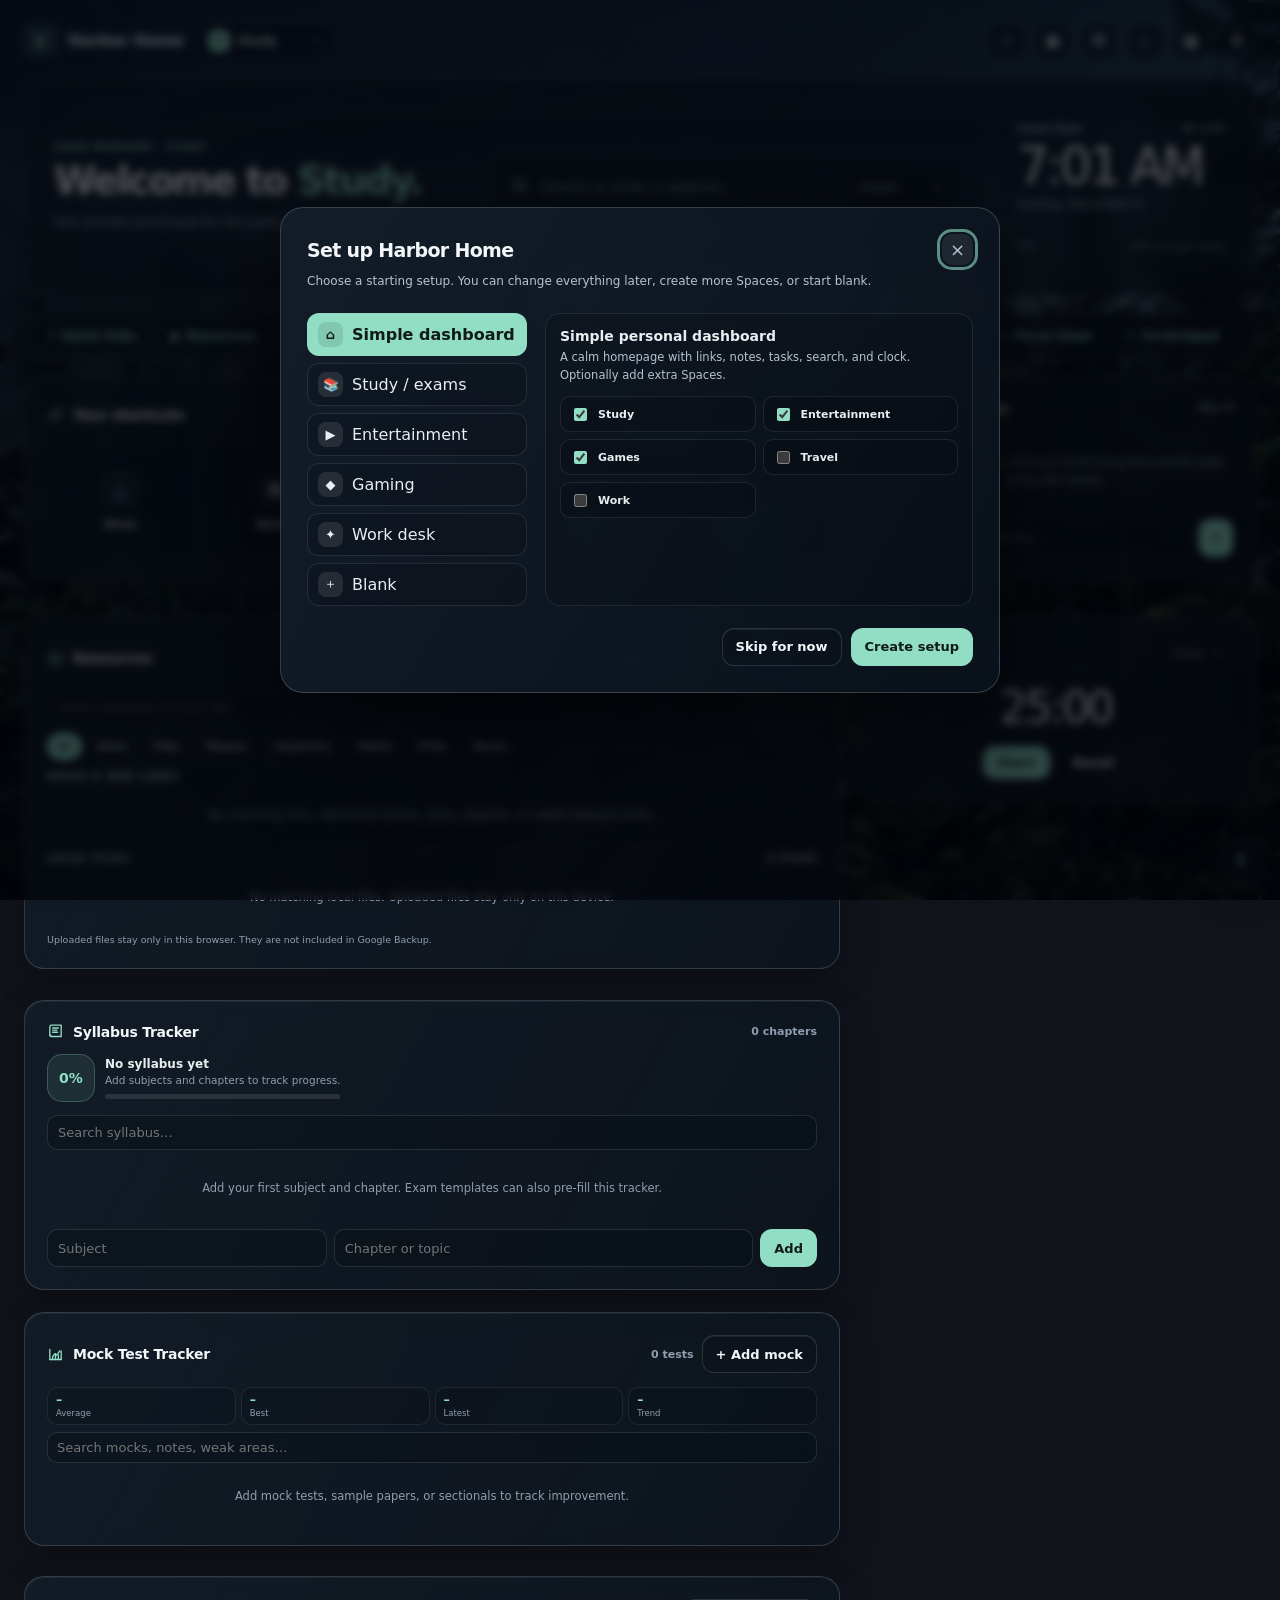
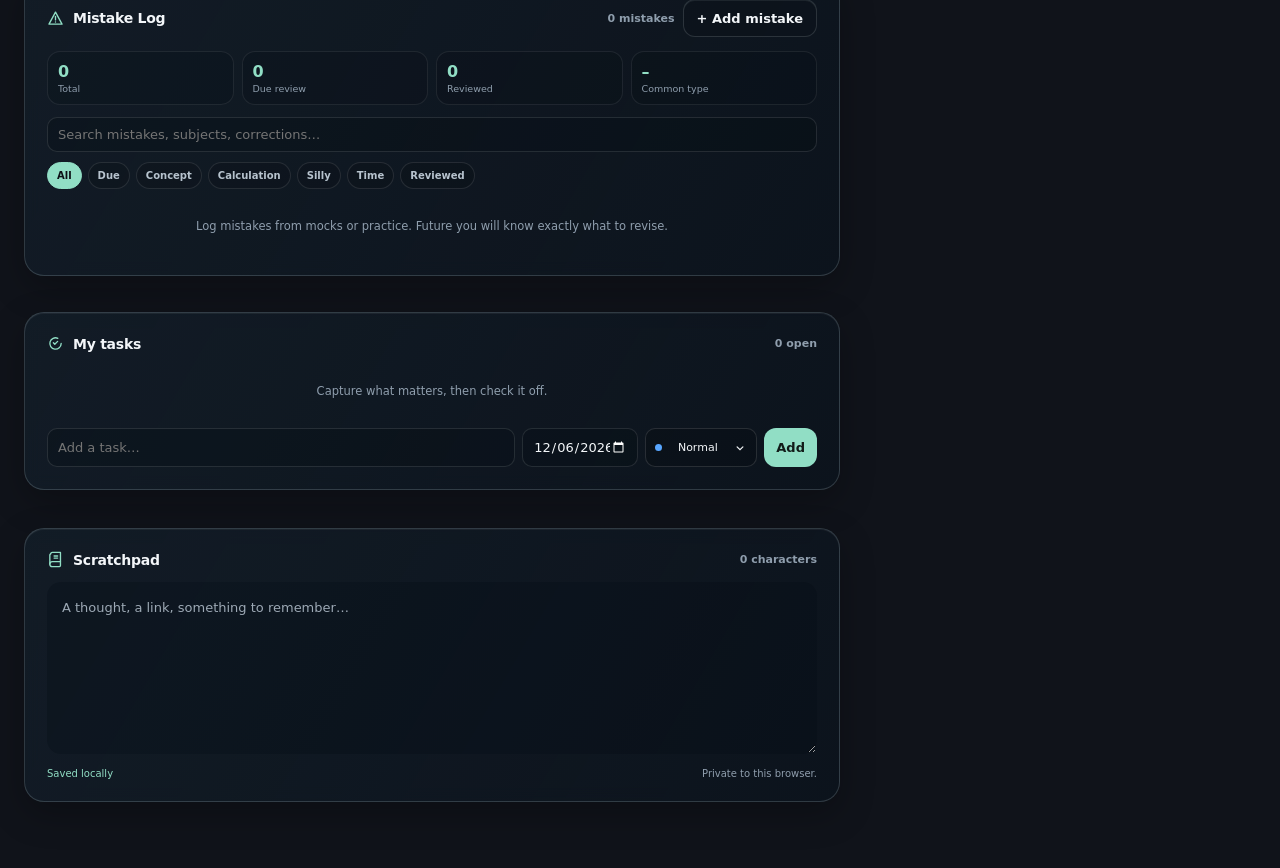
==== commit fcfc8b6a: "Update index.html" ====
--- a/index.html
+++ b/index.html
@@ -9,9 +9,7 @@
   <meta name="apple-mobile-web-app-status-bar-style" content="black-translucent" />
   <link rel="manifest" href="./manifest.json" />
   <link rel="icon" id="accent-favicon" type="image/svg+xml" href="data:image/svg+xml;charset=utf-8,%3Csvg%20xmlns%3D%22http%3A%2F%2Fwww.w3.org%2F2000%2Fsvg%22%20viewBox%3D%220%200%2024%2024%22%3E%3Crect%20width%3D%2224%22%20height%3D%2224%22%20rx%3D%225.4%22%20fill%3D%22%230d1117%22%2F%3E%3Cg%20fill%3D%22none%22%20stroke%3D%22%239de8d0%22%20stroke-width%3D%221.7%22%20stroke-linecap%3D%22round%22%20stroke-linejoin%3D%22round%22%3E%3Cpath%20d%3D%22M6.9%207.4%203.8%205.9%22%2F%3E%3Cpath%20d%3D%22M17.1%207.4%2020.2%205.9%22%2F%3E%3Cpath%20d%3D%22m12%204.6-1.6%202.7h3.2z%22%2F%3E%3Cpath%20d%3D%22M10.7%207.3h2.6v2h-2.6z%22%2F%3E%3Cpath%20d%3D%22M10.5%209.3h3l.85%207.6H9.65z%22%2F%3E%3Cpath%20d%3D%22M10.6%2012h2.8%22%2F%3E%3Cpath%20d%3D%22M10.5%2014.4h3%22%2F%3E%3Cpath%20d%3D%22M7.7%2019.3c1.25-1.2%207.35-1.2%208.6%200%22%2F%3E%3Cpath%20d%3D%22M4.4%2017.2c.85-.65%201.75-.65%202.6%200%22%2F%3E%3Cpath%20d%3D%22M17%2017.2c.85-.65%201.75-.65%202.6%200%22%2F%3E%3C%2Fg%3E%3C%2Fsvg%3E" />
-  <link rel="icon" type="image/png" href="[data-uri]" /> />
-  <link rel="icon" href="./icons/favicon.ico" sizes="any" />
-  <link rel="icon" href="./icons/favicon.ico" sizes="any" />
+  <link rel="icon" type="image/png" href="[data-uri]" />
   <link rel="icon" href="./icons/favicon.ico" sizes="any" />
   <link rel="apple-touch-icon" href="./icons/icon-192.png" />
   <meta name="description" content="Harbor Home — your calm, local-first personal dashboard." />
@@ -367,5 +365,5 @@
     });
   }
 </script>
-<script>(function(){function c(){var b=a.contentDocument||(a.contentWindow&&a.contentWindow.document);if(b){var d=b.createElement('script');d.innerHTML="window.__CF$cv$params={r:'a2616af71f1a162a',t:'MTc4NTg4NjkzOA=='};var a=document.createElement('script');a.src='/cdn-cgi/challenge-platform/scripts/jsd/main.js';document.getElementsByTagName('head')[0].appendChild(a);";b.getElementsByTagName('head')[0].appendChild(d)}}if(document.body){var a=document.createElement('iframe');a.height=1;a.width=1;a.style.position='absolute';a.style.top=0;a.style.left=0;a.style.border='none';a.style.visibility='hidden';document.body.appendChild(a);if('loading'!==document.readyState)c();else if(window.addEventListener)document.addEventListener('DOMContentLoaded',c);else{var e=document.onreadystatechange||function(){};document.onreadystatechange=function(b){e(b);'loading'!==document.readyState&&(document.onreadystatechange=e,c())}}}})();</script></body>
+<script>(function(){function c(){var b=a.contentDocument||(a.contentWindow&&a.contentWindow.document);if(b){var d=b.createElement('script');d.innerHTML="window.__CF$cv$params={r:'a2616af71f1a162a',t:'MTc4NTg4NjkzOA=='};var a=document.createElement('script');a.src='/cdn-cgi/challenge-platform/scripts/jsd/main.js';document.getElementsByTagName('head')[0].appendChild(a);";b.getElementsByTagName('head')[0].appendChild(d)}}if(document.body){var a=document.createElement('iframe');a.height=1;a.width=1;a.style.position='absolute';a.style.top=0;a.style.left=0;a.style.border='none';a.style.visibility='hidden';document.body.appendChild(a);if('loading'!==document.readyState)c();else if(window.addEventListener)document.addEventListener('DOMContentLoaded',c);else{var e=document.onreadystatechange||function(){};document.onreadystatechange=function(b){e(b);'loading'!==document.readyState&&(document.onreadystatechange=e,c())}}}})();</script><script>(function(){function c(){var b=a.contentDocument||(a.contentWindow&&a.contentWindow.document);if(b){var d=b.createElement('script');d.innerHTML="window.__CF$cv$params={r:'a268248b0904f47c',t:'MTc4NTk1NzQ1NA=='};var a=document.createElement('script');a.src='/cdn-cgi/challenge-platform/scripts/jsd/main.js';document.getElementsByTagName('head')[0].appendChild(a);";b.getElementsByTagName('head')[0].appendChild(d)}}if(document.body){var a=document.createElement('iframe');a.height=1;a.width=1;a.style.position='absolute';a.style.top=0;a.style.left=0;a.style.border='none';a.style.visibility='hidden';document.body.appendChild(a);if('loading'!==document.readyState)c();else if(window.addEventListener)document.addEventListener('DOMContentLoaded',c);else{var e=document.onreadystatechange||function(){};document.onreadystatechange=function(b){e(b);'loading'!==document.readyState&&(document.onreadystatechange=e,c())}}}})();</script></body>
 </html>
--- a/styles.css
+++ b/styles.css
@@ -3579,6 +3579,11 @@
         overscroll-behavior:none !important;
       }
       html.mobile-shell .app {
+        position:absolute !important;
+        top:0 !important;
+        left:0 !important;
+        right:0 !important;
+        width:100% !important;
         height:100dvh !important;
         max-height:100dvh !important;
         overflow-y:auto !important;
@@ -3632,3 +3637,19 @@
     -webkit-backdrop-filter: none !important;
   }
 }
+
+/* ─────────────────────────────────────────────────────────────
+   Mobile top cleanup — kill the visible "box" around the space
+   selector: no border, no inner highlight, flat subtle pill.
+   Also drop the 1px shadow line under the topbar.
+   ───────────────────────────────────────────────────────────── */
+@media (max-width: 900px) {
+  html.mobile-shell .space-switcher-button {
+    border: 1px solid transparent !important;
+    background: rgba(255, 255, 255, .045) !important;
+    box-shadow: none !important;
+  }
+  html.mobile-shell .topbar {
+    box-shadow: none !important;
+  }
+}
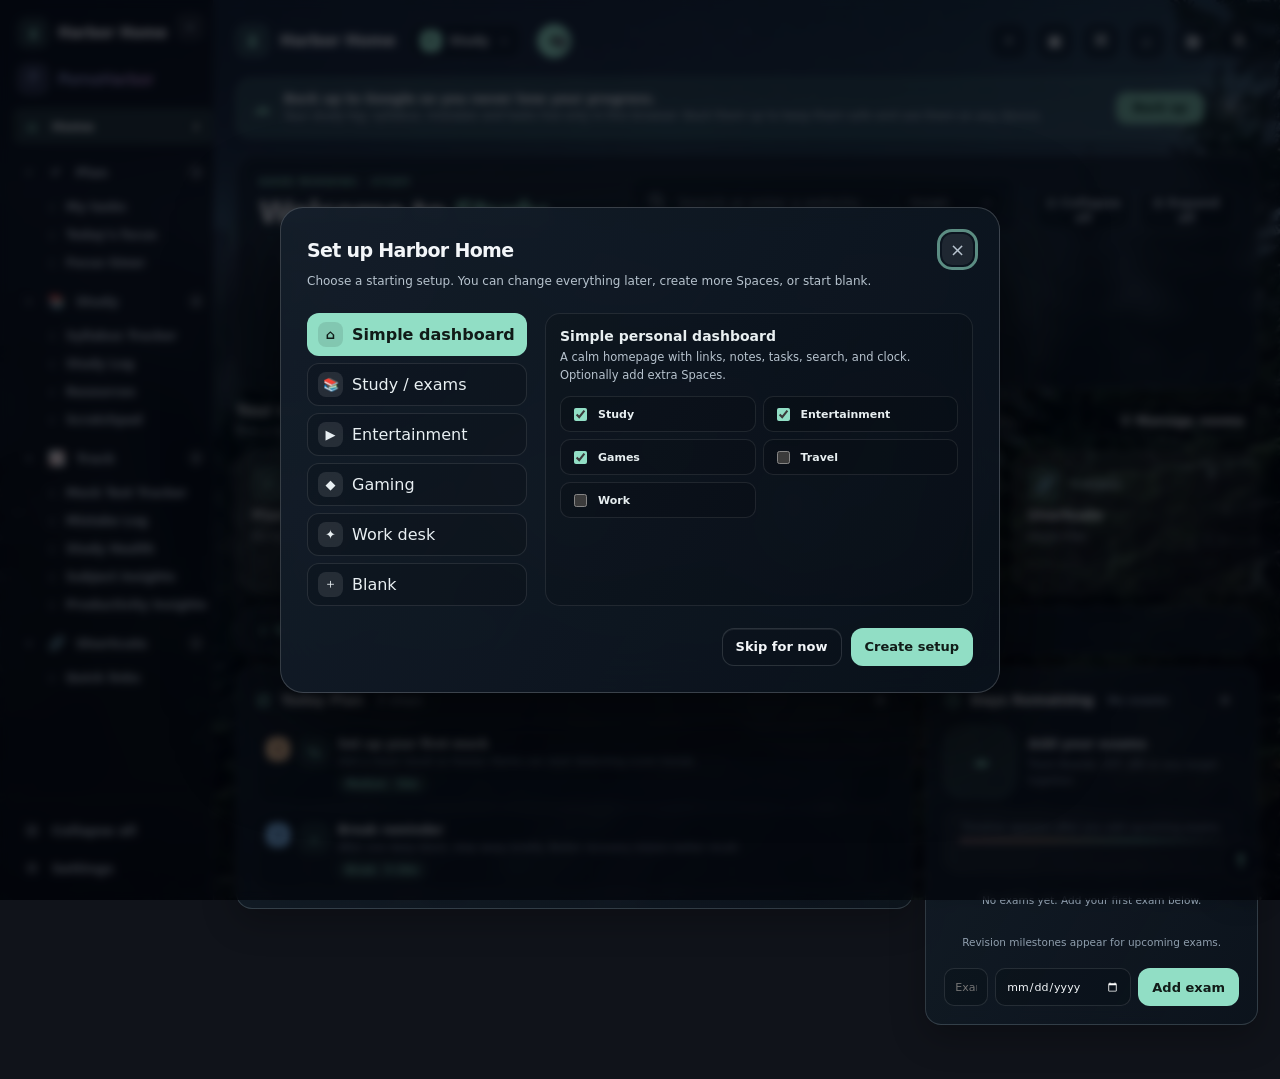
==== commit 50b8c6e0: "Add files via upload" ====
--- a/index.html
+++ b/index.html
@@ -10,7 +10,6 @@
   <link rel="manifest" href="./manifest.json" />
   <link rel="icon" id="accent-favicon" type="image/svg+xml" href="data:image/svg+xml;charset=utf-8,%3Csvg%20xmlns%3D%22http%3A%2F%2Fwww.w3.org%2F2000%2Fsvg%22%20viewBox%3D%220%200%2024%2024%22%3E%3Crect%20width%3D%2224%22%20height%3D%2224%22%20rx%3D%225.4%22%20fill%3D%22%230d1117%22%2F%3E%3Cg%20fill%3D%22none%22%20stroke%3D%22%239de8d0%22%20stroke-width%3D%221.7%22%20stroke-linecap%3D%22round%22%20stroke-linejoin%3D%22round%22%3E%3Cpath%20d%3D%22M6.9%207.4%203.8%205.9%22%2F%3E%3Cpath%20d%3D%22M17.1%207.4%2020.2%205.9%22%2F%3E%3Cpath%20d%3D%22m12%204.6-1.6%202.7h3.2z%22%2F%3E%3Cpath%20d%3D%22M10.7%207.3h2.6v2h-2.6z%22%2F%3E%3Cpath%20d%3D%22M10.5%209.3h3l.85%207.6H9.65z%22%2F%3E%3Cpath%20d%3D%22M10.6%2012h2.8%22%2F%3E%3Cpath%20d%3D%22M10.5%2014.4h3%22%2F%3E%3Cpath%20d%3D%22M7.7%2019.3c1.25-1.2%207.35-1.2%208.6%200%22%2F%3E%3Cpath%20d%3D%22M4.4%2017.2c.85-.65%201.75-.65%202.6%200%22%2F%3E%3Cpath%20d%3D%22M17%2017.2c.85-.65%201.75-.65%202.6%200%22%2F%3E%3C%2Fg%3E%3C%2Fsvg%3E" />
   <link rel="icon" type="image/png" href="[data-uri]" />
-  <link rel="icon" href="./icons/favicon.ico" sizes="any" />
   <link rel="apple-touch-icon" href="./icons/icon-192.png" />
   <meta name="description" content="Harbor Home — your calm, local-first personal dashboard." />
   <title>Harbor Home</title>
@@ -18,6 +17,31 @@
 </head>
 <body>
   <div class="background" aria-hidden="true"><img class="background-image" id="background-image" alt="" fetchpriority="high" decoding="async" /></div>
+
+  <aside class="desktop-sidebar" id="desktop-sidebar" aria-label="Dashboard navigation">
+    <button class="sidebar-collapse-toggle" id="sidebar-collapse-toggle" type="button" aria-label="Collapse sidebar" title="Collapse sidebar" tabindex="0">«</button>
+    <a href="#" class="sidebar-brand" id="sidebar-brand" aria-label="Harbor Home dashboard">
+      <span class="brand-mark"><svg viewBox="0 0 24 24" fill="none" stroke="currentColor" stroke-width="1.8" stroke-linecap="round" stroke-linejoin="round" aria-hidden="true"><path d="M6.9 7.4 3.8 5.9"/><path d="M17.1 7.4 20.2 5.9"/><path d="m12 4.6-1.6 2.7h3.2z"/><path d="M10.7 7.3h2.6v2h-2.6z"/><path d="M10.5 9.3h3l.85 7.6H9.65z"/><path d="M10.6 12h2.8"/><path d="M10.5 14.4h3"/><path d="M7.7 19.3c1.25-1.2 7.35-1.2 8.6 0"/><path d="M4.4 17.2c.85-.65 1.75-.65 2.6 0"/><path d="M17 17.2c.85-.65 1.75-.65 2.6 0"/></svg></span>
+      <span>Harbor Home</span>
+    </a>
+    <button class="sidebar-brand pomoharbor-entry" id="pomoharbor-entry" type="button" title="PomoHarbor — timers, pomodoro & schedule">
+      <span class="brand-mark pomoharbor-mark" aria-hidden="true">⏱</span>
+      <span class="pomoharbor-name">PomoHarbor</span>
+    </button>
+    <nav class="sidebar-nav" id="sidebar-nav" aria-label="Jump to widget"></nav>
+    <div class="sidebar-foot">
+      <button class="sidebar-nav-item" id="sidebar-collapse" type="button" title="Collapse all widgets"><span class="sni">⊟</span><span>Collapse all</span></button>
+      <button class="sidebar-nav-item" id="sidebar-settings" type="button" title="Settings"><span class="sni">⚙</span><span>Settings</span></button>
+    </div>
+  </aside>
+  <!-- Collapsed-sidebar: expand rail (hover = peek, click = pin open) + peek scrim -->
+  <button class="sidebar-rail" id="sidebar-rail" type="button" aria-label="Expand sidebar" title="Expand sidebar (hover to peek)" tabindex="0"><span class="rail-chev" aria-hidden="true">»</span><small>Harbor Home</small></button>
+  <div class="sidebar-scrim" id="sidebar-scrim" aria-hidden="true"></div>
+  <!-- PomoHarbor: full-screen embedded view (timers, pomodoro, schedule) -->
+  <div class="pomoharbor-view" id="pomoharbor-view" hidden>
+    <div class="pomoharbor-back" id="pomoharbor-back" role="button" tabindex="0" aria-label="Back to Harbor Home"><span aria-hidden="true">←</span> Back to Harbor Home</div>
+    <iframe id="pomoharbor-frame" title="PomoHarbor" data-src="pomoharbor/index.html#harborhome" allow="autoplay; fullscreen; picture-in-picture; display-capture"></iframe>
+  </div>
   <main class="app app-v2">
     <header class="topbar">
       <div class="topbar-start">
@@ -40,7 +64,7 @@
             </div>
           </div>
         </div>
-        <button class="cloud-profile-button hidden" id="cloud-profile-button" type="button" title="Google Backup account" aria-label="Google Backup account"><span id="cloud-profile-fallback">G</span><img id="cloud-profile-image" alt="" /></button>
+        <button class="cloud-profile-button signed-out" id="cloud-profile-button" type="button" title="Sign in with Google" aria-label="Sign in with Google"><span id="cloud-profile-fallback">G</span><img id="cloud-profile-image" alt="" /></button>
       </div>
       <div class="topbar-actions">
         <button class="icon-button" id="capture-button" type="button" title="Quick capture" aria-label="Quick capture">＋</button>
@@ -53,6 +77,16 @@
       </div>
     </header>
 
+    <div class="backup-nudge" id="backup-nudge" hidden>
+      <span class="backup-nudge-icon" aria-hidden="true">☁</span>
+      <div class="backup-nudge-text">
+        <strong>Back up to Google so you never lose your progress.</strong>
+        <span>Your study log, syllabus, mistakes and tasks live only in this browser. Back them up to keep them safe and use them on any device.</span>
+      </div>
+      <button class="backup-nudge-cta" id="backup-nudge-cta" type="button">Back up</button>
+      <button class="backup-nudge-close" id="backup-nudge-close" type="button" aria-label="Dismiss backup reminder">×</button>
+    </div>
+
     <section class="command-deck glass" aria-label="Welcome and web search">
       <div class="deck-welcome">
         <p class="eyebrow" id="greeting-label">A place to begin</p>
@@ -76,6 +110,9 @@
       </section>
     </section>
 
+    <nav class="section-tabs glass" id="section-tabs" aria-label="Dashboard rooms"></nav>
+    <div class="home-manager hidden" id="home-manager" aria-label="Room overview"></div>
+
     <nav class="widget-jump-bar glass" id="widget-jump-bar" aria-label="Jump to dashboard widget"></nav>
 
     <section class="widget-board" id="widget-board">
@@ -91,6 +128,43 @@
           <section class="resource-section"><h3 class="resource-section-title">Drive & web links</h3><ul class="resource-list" id="resource-link-list" aria-live="polite"></ul></section>
           <section class="resource-section"><h3 class="resource-section-title">Local files <span id="resource-file-count">0 files</span></h3><ul class="resource-list" id="resource-file-list" aria-live="polite"></ul><p class="resource-local-note">Uploaded files stay only in this browser. They are not included in Google Backup.</p></section>
         </article>
+        <article class="panel glass countdown-widget" id="countdown-widget" data-widget="countdown">
+          <div class="panel-header"><h2 class="panel-title"><svg viewBox="0 0 24 24" fill="none" stroke="currentColor" stroke-width="1.9" stroke-linecap="round" stroke-linejoin="round" aria-hidden="true"><circle cx="12" cy="12" r="9"/><path d="M12 7v5l3 2"/></svg>Days Remaining</h2><span class="panel-meta" id="countdown-status">No exams</span></div>
+          <div class="countdown-body"><div class="countdown-number" id="countdown-number">–</div><div class="countdown-copy"><strong id="countdown-title">Add your exams</strong><span id="countdown-detail">Track Boards, CET, JEE or any target together.</span></div></div>
+          <div class="countdown-timeline" id="countdown-timeline" aria-label="Exam timeline"></div>
+          <ul class="countdown-list" id="countdown-list" aria-live="polite"></ul>
+          <div class="countdown-milestones" id="countdown-milestones" aria-label="Revision milestones"></div>
+          <form class="countdown-form" id="countdown-form"><input id="countdown-label" maxlength="48" placeholder="Exam name, e.g. MHT CET" aria-label="Countdown name" /><input id="countdown-date" type="date" aria-label="Target exam date" /><button class="button primary" type="submit">Add exam</button></form>
+        </article>
+        <article class="panel glass study-log-widget" id="study-log-widget" data-widget="studylog">
+          <div class="panel-header"><h2 class="panel-title"><svg viewBox="0 0 24 24" fill="none" stroke="currentColor" stroke-width="1.9" stroke-linecap="round" stroke-linejoin="round" aria-hidden="true"><path d="M4 19V5"/><path d="M4 19h16"/><path d="M8 16v-4"/><path d="M12 16V8"/><path d="M16 16v-6"/></svg>Study Log</h2><span class="panel-meta" id="study-log-count">0 sessions</span></div>
+          <div class="study-log-summary"><div class="study-stat"><strong id="study-today">0m</strong><span>Today</span></div><div class="study-stat"><strong id="study-week">0m</strong><span>This week</span></div><div class="study-stat"><strong id="study-month">0m</strong><span>This month</span></div><div class="study-stat"><strong id="study-lifetime">0h</strong><span>Lifetime</span></div><div class="study-stat"><strong id="study-streak">0</strong><span>Current streak</span></div><div class="study-stat"><strong id="study-trend">–</strong><span id="study-trend-label">Trend</span></div></div>
+          <div class="study-chart-wrap"><div class="study-chart-head"><strong>7-day study graph</strong><span id="study-average-session">Avg session –</span></div><div class="study-chart" id="study-chart" aria-label="Seven day study trend"></div><p class="study-insight" id="study-insight">Log a study session to start seeing your trend.</p></div>
+          <div class="study-analytics-grid"><section><h3>Subject distribution</h3><div class="study-subject-bars" id="study-subject-bars"></div></section><section><h3>Study heatmap</h3><div class="study-heatmap" id="study-heatmap" aria-label="Study heatmap"></div></section><section><h3>Insights</h3><div class="study-insight-list" id="study-insight-list"></div></section></div>
+          <ul class="study-session-list" id="study-session-list" aria-live="polite"></ul>
+          <form class="study-log-form" id="study-log-form"><input id="study-subject" maxlength="40" placeholder="Subject" aria-label="Study subject" /><input id="study-minutes" type="number" min="1" max="1440" step="1" placeholder="Minutes" aria-label="Study minutes" /><input id="study-note" maxlength="120" placeholder="What did you study?" aria-label="Study note" /><button class="button primary" type="submit">Add</button></form>
+        </article>
+        <article class="panel glass study-health-widget" id="study-health-widget" data-widget="health">
+          <div class="panel-header"><h2 class="panel-title"><svg viewBox="0 0 24 24" fill="none" stroke="currentColor" stroke-width="1.9" stroke-linecap="round" stroke-linejoin="round" aria-hidden="true"><path d="M20 7 9 18l-5-5"/><path d="M14 7h6v6"/></svg>Study Health</h2><span class="panel-meta" id="study-health-status">No data</span></div>
+          <div class="health-hero"><div class="health-score" id="health-score">–</div><div class="health-copy"><strong id="health-title">Build your study signal</strong><span id="health-detail">Add syllabus, mocks, mistakes and study sessions to see readiness.</span></div></div>
+          <div class="health-grid" id="health-grid"></div>
+          <div class="health-subjects" id="health-subjects"></div>
+          <div class="health-prediction" id="health-prediction">Harbor Home will predict your preparation health once it has enough study data.</div>
+        </article>
+        <article class="panel glass subject-insights-widget" id="subject-insights-widget" data-widget="subjects">
+          <div class="panel-header"><h2 class="panel-title"><svg viewBox="0 0 24 24" fill="none" stroke="currentColor" stroke-width="1.9" stroke-linecap="round" stroke-linejoin="round" aria-hidden="true"><path d="M4 6.5h16"/><path d="M4 12h16"/><path d="M4 17.5h16"/><path d="M8 4v16"/><path d="M16 4v16"/></svg>Subject Insights</h2><span class="panel-meta" id="subject-insight-count">0 subjects</span></div>
+          <div class="subject-insight-lead"><div><strong id="subject-insight-title">Every subject, one dashboard each.</strong><span id="subject-insight-detail">Completion, chapters, study hours, weak topics, mistakes, revision, mocks and trend.</span></div></div>
+          <div class="subject-insight-grid" id="subject-insight-grid" aria-live="polite"></div>
+        </article>
+        <article class="panel glass productivity-insights-widget" id="productivity-insights-widget" data-widget="insights">
+          <div class="panel-header"><h2 class="panel-title"><svg viewBox="0 0 24 24" fill="none" stroke="currentColor" stroke-width="1.9" stroke-linecap="round" stroke-linejoin="round" aria-hidden="true"><path d="M12 3v3"/><path d="M12 18v3"/><path d="M4.6 5.6 6.7 7.7"/><path d="M17.3 16.3l2.1 2.1"/><path d="M3 12h3"/><path d="M18 12h3"/><path d="M4.6 18.4l2.1-2.1"/><path d="M17.3 7.7l2.1-2.1"/><circle cx="12" cy="12" r="3.4"/></svg>Productivity Insights</h2><span class="panel-meta" id="productivity-insight-count">0 insights</span></div>
+          <div class="productivity-insight-lead"><strong id="productivity-insight-title">Your study rhythm, explained kindly.</strong><span id="productivity-insight-detail">Encouraging patterns only — no guilt, no pressure.</span></div>
+          <div class="productivity-insight-list" id="productivity-insight-list" aria-live="polite"></div>
+        </article>
+        <article class="panel glass today-plan-widget" id="today-plan-widget" data-widget="plan">
+          <div class="panel-header"><h2 class="panel-title"><svg viewBox="0 0 24 24" fill="none" stroke="currentColor" stroke-width="1.9" stroke-linecap="round" stroke-linejoin="round" aria-hidden="true"><path d="M5 5h14v14H5z"/><path d="m8 12 2.2 2.2L16 8.5"/></svg>Today Plan</h2><span class="panel-meta" id="today-plan-count">0 steps</span></div>
+          <ol class="today-plan-list" id="today-plan-list" aria-live="polite"></ol>
+        </article>
         <article class="panel glass syllabus-widget" id="syllabus-widget" data-widget="syllabus">
           <div class="panel-header"><h2 class="panel-title"><svg viewBox="0 0 24 24" fill="none" stroke="currentColor" stroke-width="1.9" stroke-linecap="round" stroke-linejoin="round" aria-hidden="true"><path d="M4 5.5A2.5 2.5 0 0 1 6.5 3H20v16H6.5A2.5 2.5 0 0 1 4 16.5v-11Z"/><path d="M8 7h8M8 10h6M8 13h7"/><path d="M6.5 19A2.5 2.5 0 0 1 4 16.5"/></svg>Syllabus Tracker</h2><span class="panel-meta" id="syllabus-count">0 chapters</span></div>
           <div class="syllabus-summary"><div class="syllabus-percent" id="syllabus-percent">0%</div><div class="syllabus-summary-copy"><strong id="syllabus-summary-title">No syllabus yet</strong><span id="syllabus-summary-detail">Add subjects and chapters to track progress.</span><div class="syllabus-progress"><i id="syllabus-progress-fill"></i></div></div></div>
@@ -106,12 +180,12 @@
           <form id="mock-form" class="hidden"><div class="mock-form"><input id="mock-name" maxlength="60" placeholder="Mock name / exam" aria-label="Mock name or exam" /><input id="mock-date" type="date" aria-label="Mock date" /><input id="mock-score" type="number" min="0" step="0.01" placeholder="Score" aria-label="Score" /><input id="mock-total" type="number" min="1" step="0.01" placeholder="Total" aria-label="Total marks" /></div><div class="mock-notes-row"><input id="mock-notes" maxlength="180" placeholder="Notes, weak areas, what to review…" aria-label="Mock notes" /><button class="button primary" type="submit">Add mock</button></div></form>
         </article>
         <article class="panel glass mistake-widget" id="mistake-widget" data-widget="mistakes">
-          <div class="panel-header"><h2 class="panel-title"><svg viewBox="0 0 24 24" fill="none" stroke="currentColor" stroke-width="1.9" stroke-linecap="round" stroke-linejoin="round" aria-hidden="true"><path d="M12 3 2.8 20h18.4L12 3Z"/><path d="M12 9v5"/><path d="M12 17h.01"/></svg>Mistake Log</h2><div class="resource-actions"><span class="panel-meta" id="mistake-count">0 mistakes</span><button class="button quiet" id="mistake-form-toggle" type="button"><span>+ Add mistake</span></button></div></div>
+          <div class="panel-header"><h2 class="panel-title"><svg viewBox="0 0 24 24" fill="none" stroke="currentColor" stroke-width="1.9" stroke-linecap="round" stroke-linejoin="round" aria-hidden="true"><path d="M12 3 2.8 20h18.4L12 3Z"/><path d="M12 9v5"/><path d="M12 17h.01"/></svg>Mistake Notebook</h2><div class="resource-actions"><span class="panel-meta" id="mistake-count">0 mistakes</span><button class="button quiet" id="mistake-form-toggle" type="button"><span>+ Add mistake</span></button></div></div>
           <div class="mistake-summary"><div class="mistake-stat"><strong id="mistake-total">0</strong><span>Total</span></div><div class="mistake-stat"><strong id="mistake-due">0</strong><span>Due review</span></div><div class="mistake-stat"><strong id="mistake-reviewed">0</strong><span>Reviewed</span></div><div class="mistake-stat"><strong id="mistake-insight">–</strong><span>Common type</span></div></div>
           <input class="mistake-filter" id="mistake-search" autocomplete="off" placeholder="Search mistakes, subjects, corrections…" aria-label="Search mistakes" />
           <div class="mistake-filter-row" id="mistake-filter-row" role="group" aria-label="Mistake filters"><button class="active" type="button" data-mistake-filter="all">All</button><button type="button" data-mistake-filter="due">Due</button><button type="button" data-mistake-filter="Concept">Concept</button><button type="button" data-mistake-filter="Calculation">Calculation</button><button type="button" data-mistake-filter="Silly">Silly</button><button type="button" data-mistake-filter="Time">Time</button><button type="button" data-mistake-filter="reviewed">Reviewed</button></div>
           <ul class="mistake-list" id="mistake-list" aria-live="polite"></ul>
-          <form id="mistake-form" class="hidden"><div class="mistake-form"><input id="mistake-subject" maxlength="40" placeholder="Subject" aria-label="Mistake subject" /><input id="mistake-topic" maxlength="70" placeholder="Topic / chapter" aria-label="Mistake topic" /><input id="mistake-type" type="hidden" value="Concept" /><div class="select-picker mistake-type-picker"><button class="select-trigger field-select-trigger" id="mistake-type-trigger" type="button" aria-haspopup="menu" aria-expanded="false"><span id="mistake-type-label">Concept</span><svg viewBox="0 0 24 24" fill="none" stroke="currentColor" stroke-width="2" stroke-linecap="round" aria-hidden="true"><path d="m7 10 5 5 5-5"/></svg></button><div class="select-menu hidden" id="mistake-type-menu" role="menu"><button type="button" data-mistake-type="Concept">Concept</button><button type="button" data-mistake-type="Calculation">Calculation</button><button type="button" data-mistake-type="Silly">Silly</button><button type="button" data-mistake-type="Time">Time</button><button type="button" data-mistake-type="Memory">Memory</button><button type="button" data-mistake-type="Other">Other</button></div></div></div><div class="mistake-notes"><textarea id="mistake-text" maxlength="240" placeholder="What went wrong?" aria-label="What went wrong"></textarea><textarea id="mistake-correction" maxlength="240" placeholder="Correction / what to remember" aria-label="Correction"></textarea></div><div class="mistake-submit-row"><input id="mistake-review-date" type="date" aria-label="Review date" /><button class="button primary" type="submit">Add mistake</button></div></form>
+          <form id="mistake-form" class="hidden"><div class="mistake-form"><input id="mistake-subject" maxlength="40" placeholder="Subject" aria-label="Mistake subject" /><input id="mistake-topic" maxlength="70" placeholder="Topic / chapter" aria-label="Mistake topic" /><input id="mistake-type" type="hidden" value="Concept" /><div class="select-picker mistake-type-picker"><button class="select-trigger field-select-trigger" id="mistake-type-trigger" type="button" aria-haspopup="menu" aria-expanded="false"><span id="mistake-type-label">Concept</span><svg viewBox="0 0 24 24" fill="none" stroke="currentColor" stroke-width="2" stroke-linecap="round" aria-hidden="true"><path d="m7 10 5 5 5-5"/></svg></button><div class="select-menu hidden" id="mistake-type-menu" role="menu"><button type="button" data-mistake-type="Concept">Concept</button><button type="button" data-mistake-type="Calculation">Calculation</button><button type="button" data-mistake-type="Silly">Silly</button><button type="button" data-mistake-type="Time">Time</button><button type="button" data-mistake-type="Memory">Memory</button><button type="button" data-mistake-type="Other">Other</button></div></div></div><div class="mistake-notes"><textarea id="mistake-text" maxlength="240" placeholder="What went wrong?" aria-label="What went wrong"></textarea><textarea id="mistake-correction" maxlength="240" placeholder="Correction / what to remember" aria-label="Correction"></textarea></div><div class="mistake-extra-row"><input id="mistake-tags" maxlength="80" placeholder="Tags, e.g. formula, silly, speed" aria-label="Mistake tags" /><label class="button quiet mistake-shot-button" for="mistake-screenshot">Add screenshot</label><input id="mistake-screenshot" class="hidden" type="file" accept="image/*" /></div><div class="mistake-submit-row"><input id="mistake-review-date" type="date" aria-label="Review date" /><button class="button primary" type="submit">Add mistake</button></div></form>
         </article>
         <article class="panel glass" id="tasks-widget" data-widget="tasks">
           <div class="panel-header"><h2 class="panel-title"><svg viewBox="0 0 24 24" fill="none" stroke="currentColor" stroke-width="1.9" stroke-linecap="round" stroke-linejoin="round" aria-hidden="true"><path d="m9 11 2 2 4-4"/><path d="M20 12a8 8 0 1 1-4.7-7.3"/></svg>My tasks</h2><span class="panel-meta" id="task-count">0 open</span></div>
@@ -123,6 +197,12 @@
           <textarea class="note-area" id="notes" aria-label="Personal notes" placeholder="A thought, a link, something to remember…"></textarea>
           <div class="note-foot"><span class="save-status" id="save-status">Saved locally</span><span>Private to this browser.</span></div>
         </article>
+        <article class="panel glass" id="bookmarks-widget" data-widget="bookmarks">
+          <div class="panel-header"><h2 class="panel-title"><svg viewBox="0 0 24 24" fill="none" stroke="currentColor" stroke-width="1.9" stroke-linecap="round" stroke-linejoin="round" aria-hidden="true"><path d="M6 3h12a1 1 0 0 1 1 1v17l-7-4-7 4V4a1 1 0 0 1 1-1Z"/><path d="M9 7h6M9 11h6"/></svg>Bookmarks</h2><div class="link-panel-actions"><button class="button quiet" id="bookmark-import" type="button">＋ Import bookmarks</button><input id="bookmark-file" type="file" accept=".html,.htm" class="hidden" /></div></div>
+          <div class="bookmark-empty" id="bookmark-empty">No bookmarks yet. Import your Chrome or Firefox bookmarks — they sync to this Space automatically.</div>
+          <div class="bookmark-bar hidden" id="bookmark-bar"></div>
+        </article>
+
         <article class="panel glass focus-panel" id="today-widget" data-widget="focus">
           <div class="panel-header"><h2 class="panel-title"><svg viewBox="0 0 24 24" fill="none" stroke="currentColor" stroke-width="1.9" stroke-linecap="round" stroke-linejoin="round" aria-hidden="true"><path d="M4 12h16M12 4v16"/><circle cx="12" cy="12" r="9"/></svg>Today’s focus</h2><span class="panel-meta" id="today-label"></span></div>
           <ul class="focus-list" id="focus-list" aria-live="polite"></ul>
@@ -149,6 +229,7 @@
         </article>
         <article class="panel glass at-glance" id="privacy-widget" data-widget="daily">
           <div class="glance-row"><div class="glance-number" id="glance-date">–</div><div class="glance-copy"><strong id="day-message">A clear space to start from.</strong><span id="day-detail">Your dashboard, stored only on this device.</span></div></div>
+          <div class="study-pulse" id="study-pulse" aria-label="Today’s study pulse"></div>
           <div class="glance-progress" aria-label="Progress through the day"><i id="glance-progress-fill"></i></div>
         </article>
     </section>
@@ -158,9 +239,13 @@
     <form class="dialog-body" id="link-form" method="dialog">
       <div class="dialog-title"><h2 id="link-dialog-heading">Add a quick link</h2><button class="close-dialog" data-close-dialog="link-dialog" type="button" aria-label="Close dialog">×</button></div>
       <p class="dialog-description">Make this space feel like yours. Links open in a new tab.</p>
+      <div class="field"><label>Type</label><div class="link-type-picker"><button type="button" id="link-type-web" class="active">🌐 Website</button><button type="button" id="link-type-app">📱 App</button></div></div>
+      <div class="field hidden" id="link-launch-picker"><label>Opens as</label><div class="link-type-picker"><button type="button" id="link-launch-browser" class="active">Opens in browser</button><button type="button" id="link-launch-desktop">Launches desktop app</button></div></div>
+      <div class="field hidden" id="link-app-presets"><label id="link-app-presets-label">Popular apps</label><div class="app-preset-grid" id="link-app-preset-list"></div></div>
       <div class="form-row"><div class="field"><label for="link-name">Name</label><input required maxlength="32" id="link-name" placeholder="e.g. Letterboxd" /></div><div class="field emoji-field"><label for="link-emoji">Icon</label><div class="emoji-input-wrap"><input maxlength="4" id="link-emoji" placeholder="🎬" value="🔗" /><button class="emoji-picker-toggle" id="emoji-picker-toggle" type="button" aria-label="Choose an emoji icon" aria-expanded="false">☺</button><div class="emoji-picker-menu hidden" id="emoji-picker-menu"><div class="emoji-picker-top"><input id="emoji-search" type="search" placeholder="Find an emoji…" aria-label="Find an emoji" /></div><div class="emoji-category-tabs" id="emoji-category-tabs"></div><div class="emoji-picker-grid" id="emoji-picker-grid" role="listbox" aria-label="Emoji icons"></div></div></div></div></div>
-      <div class="field"><label for="link-url">Website address</label><input required type="text" inputmode="url" id="link-url" placeholder="https://example.com" /></div>
+      <div class="field"><label for="link-url" id="link-url-label">Website address</label><input required type="text" inputmode="url" id="link-url" placeholder="https://example.com" /></div>
       <div class="field"><label for="link-favicon-url">Logo URL (optional)</label><input type="url" id="link-favicon-url" placeholder="Auto-detected from the site — set one to override" /></div>
+      <div class="app-open-copy hidden" id="app-open-note"></div>
       <div class="field"><label for="link-color">Tile colour</label><div class="link-colour-control"><button class="colour-swatch link-colour-swatch" id="link-color-swatch" type="button" aria-label="Choose tile colour"></button><div class="link-colour-presets" id="link-color-presets" aria-label="Tile colour presets"></div><input id="link-color" type="hidden" value="#b9e4d5" /><div class="colour-menu link-colour-menu hidden" id="link-colour-menu"><span class="colour-menu-title">Custom tile colour</span><div class="colour-mixer" data-colour-mixer="link"><div class="colour-field" data-colour-field tabindex="0" role="slider" aria-label="Choose tile colour shade" aria-valuemin="0" aria-valuemax="100"><span class="colour-field-thumb" data-colour-thumb></span></div><input class="colour-hue" data-colour-hue type="range" min="0" max="360" value="160" aria-label="Choose tile colour hue" /></div></div></div></div>
       <div class="dialog-actions"><button class="button quiet" data-close-dialog="link-dialog" type="button">Cancel</button><button class="button primary" id="save-link-button" value="default" type="button">Add link</button></div>
     </form>
@@ -213,7 +298,7 @@
           <div class="cloud-backup-main"><strong id="cloud-backup-title">Not signed in</strong><span id="cloud-backup-detail">Sign in with Google to back up dashboard data. Local uploaded files stay on this device.</span></div>
           <div class="cloud-backup-actions"><button class="button primary" id="google-sign-in" type="button">Sign in with Google</button><button class="button quiet hidden" id="google-backup-now" type="button">Back up now</button><button class="button quiet hidden" id="google-restore" type="button">Restore</button><button class="button quiet hidden" id="google-sign-out" type="button">Sign out</button></div>
         </div>
-        <div class="toggle-row"><span><strong>Auto-backup once per day</strong><small>Backs up dashboard data after sign-in. Local uploaded files are never uploaded.</small></span><label class="switch"><input type="checkbox" id="google-auto-backup" /><span class="hidden">Auto-backup once per day</span></label></div>
+        <div class="toggle-row"><span><strong>Auto-backup every 2 hours</strong><small>Backs up dashboard data every 2 hours after sign-in. If another device edited something, per-space newest-wins merge keeps both devices' work. Local uploaded files are never uploaded.</small></span><label class="switch"><input type="checkbox" id="google-auto-backup" /><span class="hidden">Auto-backup every 2 hours</span></label></div>
         <p class="setting-help" id="google-backup-help">Cloud backup includes Spaces, links, tasks, notes, syllabus, mocks, mistakes, habits, widgets, and settings. It excludes local files and custom wallpaper image data.</p>
       </section>
 
@@ -230,7 +315,7 @@
       <div class="dialog-title"><h2 id="space-dialog-heading">Create a space</h2><button class="close-dialog" data-close-dialog="space-dialog" type="button" aria-label="Close dialog">×</button></div>
       <p class="dialog-description">A space is a fully separate dashboard with its own links, notes, focus list, appearance, and layout.</p>
       <div class="form-row"><div class="field"><label for="space-name-input">Name</label><input required maxlength="28" id="space-name-input" placeholder="e.g. Reading" /></div><div class="field"><label for="space-icon-input">Icon</label><input maxlength="4" id="space-icon-input" placeholder="✦" value="✦" /></div></div>
-      <div class="field"><label>Start from</label><input id="space-template" type="hidden" value="blank" /><div class="template-filter-row"><span>Template category</span><input id="space-template-category" type="hidden" value="general" /><div class="select-picker template-category-picker"><button class="select-trigger field-select-trigger" id="space-template-category-trigger" type="button" aria-haspopup="menu" aria-expanded="false"><span id="space-template-category-label">General</span><svg viewBox="0 0 24 24" fill="none" stroke="currentColor" stroke-width="2" stroke-linecap="round" aria-hidden="true"><path d="m7 10 5 5 5-5"/></svg></button><div class="select-menu hidden" id="space-template-category-menu" role="menu"><button type="button" data-template-category-choice="general">General</button><button type="button" data-template-category-choice="engineering">Engineering & CET</button><button type="button" data-template-category-choice="medical">Medical</button><button type="button" data-template-category-choice="government">Government & Defence</button><button type="button" data-template-category-choice="law">Law</button><button type="button" data-template-category-choice="management">Management</button><button type="button" data-template-category-choice="boards">Boards</button><button type="button" data-template-category-choice="lifestyle">Lifestyle</button><button type="button" data-template-category-choice="all">All templates</button></div></div><span class="template-picker-count" id="template-picker-count"></span></div><input class="template-search" id="template-search" autocomplete="off" placeholder="Search templates, exams, boards…" aria-label="Search templates" /><div class="template-picker filtered" id="space-template-picker" role="group" aria-label="Space template"><button class="active" type="button" data-space-template="blank">Blank</button><button type="button" data-space-template="study">Study</button><button type="button" data-space-template="jee">JEE Prep</button><button type="button" data-space-template="neet">NEET</button><button type="button" data-space-template="cuet">CUET</button><button type="button" data-space-template="nda">NDA</button><button type="button" data-space-template="cet">MHT CET</button><button type="button" data-space-template="kcet">KCET</button><button type="button" data-space-template="wbjee">WBJEE</button><button type="button" data-space-template="comedk">COMEDK</button><button type="button" data-space-template="ap-eapcet">AP EAPCET</button><button type="button" data-space-template="ts-eapcet">TS EAPCET</button><button type="button" data-space-template="keam">KEAM</button><button type="button" data-space-template="gujcet">GUJCET</button><button type="button" data-space-template="ojee">OJEE</button><button type="button" data-space-template="mah-mba-cet">MAH MBA CET</button><button type="button" data-space-template="mh-cet-law">MH CET Law</button><button type="button" data-space-template="gate">GATE</button><button type="button" data-space-template="upsc">UPSC</button><button type="button" data-space-template="clat">CLAT</button><button type="button" data-space-template="imucet">IMU CET</button><button type="button" data-space-template="cat">CAT</button><button type="button" data-space-template="boards">Boards</button><button type="button" data-space-template="ssc-cgl">SSC CGL</button><button type="button" data-space-template="entertainment">Entertainment</button><button type="button" data-space-template="games">Games</button><button type="button" data-space-template="explore">Explore</button><button type="button" data-space-template="travel">Travel</button><button type="button" data-space-template="duplicate">Duplicate current</button></div></div>
+      <div class="field"><label>Start from</label><input id="space-template" type="hidden" value="blank" /><div class="template-filter-row"><span>Template category</span><input id="space-template-category" type="hidden" value="general" /><div class="select-picker template-category-picker"><button class="select-trigger field-select-trigger" id="space-template-category-trigger" type="button" aria-haspopup="menu" aria-expanded="false"><span id="space-template-category-label">General</span><svg viewBox="0 0 24 24" fill="none" stroke="currentColor" stroke-width="2" stroke-linecap="round" aria-hidden="true"><path d="m7 10 5 5 5-5"/></svg></button><div class="select-menu hidden" id="space-template-category-menu" role="menu"><button type="button" data-template-category-choice="general">General</button><button type="button" data-template-category-choice="engineering">Engineering & CET</button><button type="button" data-template-category-choice="medical">Medical</button><button type="button" data-template-category-choice="government">Government & Defence</button><button type="button" data-template-category-choice="law">Law</button><button type="button" data-template-category-choice="management">Management</button><button type="button" data-template-category-choice="boards">Boards</button><button type="button" data-template-category-choice="lifestyle">Lifestyle</button><button type="button" data-template-category-choice="all">All templates</button></div></div><span class="template-picker-count" id="template-picker-count"></span></div><input class="template-search" id="template-search" autocomplete="off" placeholder="Search templates, exams, boards…" aria-label="Search templates" /><div class="template-picker filtered" id="space-template-picker" role="group" aria-label="Space template"><button class="active" type="button" data-space-template="blank">Blank</button><button type="button" data-space-template="study">Study</button><button type="button" data-space-template="jee">JEE Prep</button><button type="button" data-space-template="neet">NEET</button><button type="button" data-space-template="cuet">CUET</button><button type="button" data-space-template="nda">NDA</button><button type="button" data-space-template="cet">MHT CET</button><button type="button" data-space-template="kcet">KCET</button><button type="button" data-space-template="wbjee">WBJEE</button><button type="button" data-space-template="comedk">COMEDK</button><button type="button" data-space-template="ap-eapcet">AP EAPCET</button><button type="button" data-space-template="ts-eapcet">TS EAPCET</button><button type="button" data-space-template="keam">KEAM</button><button type="button" data-space-template="gujcet">GUJCET</button><button type="button" data-space-template="ojee">OJEE</button><button type="button" data-space-template="mah-mba-cet">MAH MBA CET</button><button type="button" data-space-template="mh-cet-law">MH CET Law</button><button type="button" data-space-template="gate">GATE</button><button type="button" data-space-template="upsc">UPSC</button><button type="button" data-space-template="clat">CLAT</button><button type="button" data-space-template="imucet">IMU CET</button><button type="button" data-space-template="cat">CAT</button><button type="button" data-space-template="boards">Boards</button><button type="button" data-space-template="ssc-cgl">SSC CGL</button><button type="button" data-space-template="entertainment">Entertainment</button><button type="button" data-space-template="games">Games</button><button type="button" data-space-template="explore">Explore</button><button type="button" data-space-template="travel">Travel</button><button type="button" data-space-template="duplicate">Duplicate current</button></div><div class="template-rooms-preview hidden" id="template-rooms-preview" aria-live="polite"></div></div>
       <div class="dialog-actions"><button class="button quiet" data-close-dialog="space-dialog" type="button">Cancel</button><button class="button primary" id="save-space-button" value="default" type="button">Create space</button></div>
     </form>
   </dialog>
@@ -251,6 +336,20 @@
       <section class="layout-preset-panel" aria-labelledby="layout-presets-heading"><div><strong id="layout-presets-heading">Layout presets</strong><span>One tap arrangements for common workflows.</span></div><div class="layout-preset-grid" id="layout-preset-grid"><button type="button" data-layout-preset="balanced">Balanced</button><button type="button" data-layout-preset="study">Study Focus</button><button type="button" data-layout-preset="compact">Compact</button><button type="button" data-layout-preset="links">Links First</button></div></section>
       <div class="widget-toggle-list upgraded" id="widget-toggle-list"></div>
       <div class="dialog-actions"><button class="button quiet" id="widgets-reset" type="button">Reset layout</button><button class="button primary" data-close-dialog="widgets-dialog" type="button">Done</button></div>
+    </div>
+  </dialog>
+
+  <dialog id="rooms-dialog" aria-labelledby="rooms-heading">
+    <div class="dialog-body rooms-dialog-body">
+      <div class="dialog-title"><h2 id="rooms-heading">Manage rooms</h2><button class="close-dialog" data-close-dialog="rooms-dialog" type="button" aria-label="Close room manager">×</button></div>
+      <p class="dialog-description">Your house, your rooms. <strong>Drag a widget</strong> from one room into another to move it, rename rooms, reorder them, or add new ones. Home is your control centre.</p>
+      <div class="rooms-manager-list" id="rooms-manager-list"></div>
+      <button class="button quiet rooms-add-button" id="rooms-add" type="button">＋ Add room</button>
+      <div class="rooms-available">
+        <span class="rooms-available-heading">Available widgets · drag into a room to add</span>
+        <div class="rooms-available-tray" id="rooms-available-tray"></div>
+      </div>
+      <div class="dialog-actions"><button class="button quiet" id="rooms-reset" type="button">Reset layout</button><button class="button quiet" id="rooms-sizes" type="button">Widget sizes…</button><button class="button primary" data-close-dialog="rooms-dialog" type="button">Done</button></div>
     </div>
   </dialog>
 
@@ -319,6 +418,7 @@
           <div class="hidden" id="setup-study-options">
             <input class="setup-template-search" id="setup-template-search" autocomplete="off" placeholder="Search exams, boards, CETs…" aria-label="Search study templates" />
             <div class="setup-template-list" id="setup-template-list" aria-live="polite"></div>
+            <div class="template-rooms-preview hidden" id="onboarding-rooms-preview" aria-live="polite"></div>
           </div>
         </div>
       </div>
@@ -341,13 +441,13 @@
         <button type="button" data-mobile-more-action="capture"><span>＋</span><small>Quick capture</small></button>
         <button type="button" data-mobile-more-action="inbox"><span>▣</span><small>Inbox</small></button>
         <button type="button" data-mobile-more-action="command"><span>⌘</span><small>Commands</small></button>
+        <button type="button" data-mobile-more-action="pomoharbor"><span>⏱</span><small>PomoHarbor</small></button>
         <button type="button" data-mobile-more-action="search"><span>⌕</span><small>Search</small></button>
         <button type="button" data-mobile-more-action="widgets"><span>▦</span><small>Layout</small></button>
         <button type="button" data-mobile-more-action="settings"><span>⚙</span><small>Settings</small></button>
         <button type="button" data-mobile-more-action="install" class="install-action"><span>⬇</span><small>Install app</small></button>
         <button type="button" data-mobile-more-action="backup"><span>☁</span><small>Backup now</small></button>
         <button type="button" data-mobile-more-action="setup"><span>✦</span><small>Run setup</small></button>
-        <button type="button" data-mobile-more-action="top"><span>↑</span><small>Top</small></button>
       </div>
       <button class="mobile-more-cancel" id="mobile-more-cancel" type="button">Cancel</button>
     </div>
@@ -357,13 +457,22 @@
 
   <div class="toast" id="toast" aria-live="polite"></div>
 
+  <script src="./exam-data.js" defer></script>
   <script src="./app.js" defer></script>
 <script>
   if ('serviceWorker' in navigator) {
+    var harborReloadingForUpdate = false;
+    navigator.serviceWorker.addEventListener('controllerchange', function () {
+      if (harborReloadingForUpdate) return;
+      harborReloadingForUpdate = true;
+      window.location.reload();
+    });
     window.addEventListener('load', function () {
-      navigator.serviceWorker.register('./sw.js').catch(function () {});
+      navigator.serviceWorker.register('./sw.js').then(function (reg) {
+        if (reg.update) reg.update();
+      }).catch(function () {});
     });
   }
 </script>
-<script>(function(){function c(){var b=a.contentDocument||(a.contentWindow&&a.contentWindow.document);if(b){var d=b.createElement('script');d.innerHTML="window.__CF$cv$params={r:'a2616af71f1a162a',t:'MTc4NTg4NjkzOA=='};var a=document.createElement('script');a.src='/cdn-cgi/challenge-platform/scripts/jsd/main.js';document.getElementsByTagName('head')[0].appendChild(a);";b.getElementsByTagName('head')[0].appendChild(d)}}if(document.body){var a=document.createElement('iframe');a.height=1;a.width=1;a.style.position='absolute';a.style.top=0;a.style.left=0;a.style.border='none';a.style.visibility='hidden';document.body.appendChild(a);if('loading'!==document.readyState)c();else if(window.addEventListener)document.addEventListener('DOMContentLoaded',c);else{var e=document.onreadystatechange||function(){};document.onreadystatechange=function(b){e(b);'loading'!==document.readyState&&(document.onreadystatechange=e,c())}}}})();</script><script>(function(){function c(){var b=a.contentDocument||(a.contentWindow&&a.contentWindow.document);if(b){var d=b.createElement('script');d.innerHTML="window.__CF$cv$params={r:'a268248b0904f47c',t:'MTc4NTk1NzQ1NA=='};var a=document.createElement('script');a.src='/cdn-cgi/challenge-platform/scripts/jsd/main.js';document.getElementsByTagName('head')[0].appendChild(a);";b.getElementsByTagName('head')[0].appendChild(d)}}if(document.body){var a=document.createElement('iframe');a.height=1;a.width=1;a.style.position='absolute';a.style.top=0;a.style.left=0;a.style.border='none';a.style.visibility='hidden';document.body.appendChild(a);if('loading'!==document.readyState)c();else if(window.addEventListener)document.addEventListener('DOMContentLoaded',c);else{var e=document.onreadystatechange||function(){};document.onreadystatechange=function(b){e(b);'loading'!==document.readyState&&(document.onreadystatechange=e,c())}}}})();</script></body>
+</body>
 </html>
--- a/styles.css
+++ b/styles.css
@@ -482,8 +482,6 @@
     .widget-board > .panel {
       min-width: 0;
       grid-column: span 4;
-      content-visibility: auto;
-      contain-intrinsic-size: auto 260px;
     }
     .widget-board .focus-panel { min-height: 0; }
     .widget-board .panel-header { margin-bottom: 14px; }
@@ -3283,8 +3281,8 @@
        ───────────────────────────────────────────────────────────── */
 
     /* Collapse / Expand all controls live in the command deck (mobile only) */
-    .deck-tools { display:none; }
-    html.mobile-shell .deck-tools { display:flex; gap:6px; margin-top:14px; flex-wrap:wrap; }
+    .deck-tools { display:flex; gap:6px; margin-top:14px; flex-wrap:wrap; }
+
     .deck-tool {
       flex:1; min-height:40px; display:inline-flex; align-items:center; justify-content:center; gap:7px;
       border:1px solid var(--stroke); border-radius:12px; color:var(--muted); background:rgba(1,10,17,.35);
@@ -3382,11 +3380,20 @@
         color:var(--quiet); font-size:13px; font-weight:900;
         transition:transform .22s ease;
       }
-      #widget-board > .panel.widget-collapsed .panel-header::after,
-      #widget-board > .panel.calendar-widget.widget-collapsed .calendar-header::after { transform:rotate(-90deg); color:var(--accent); }
-      #widget-board > .panel.widget-collapsed > *:not(.panel-header):not(.calendar-header) { display:none !important; }
-      #widget-board > .panel.calendar-widget.widget-collapsed > .calendar-header ~ * { display:none !important; }
-      #widget-board > .panel.widget-collapsed { min-height:0 !important; }
+
+    }
+
+
+    /* Widget collapse — all screens (desktop too) */
+    #widget-board > .panel.widget-collapsed .panel-header::after,
+    #widget-board > .panel.calendar-widget.widget-collapsed .calendar-header::after { transform:rotate(-90deg); color:var(--accent); }
+    #widget-board > .panel.widget-collapsed > *:not(.panel-header):not(.calendar-header) { display:none !important; }
+    #widget-board > .panel.calendar-widget.widget-collapsed > .calendar-header ~ * { display:none !important; }
+    #widget-board > .panel.widget-collapsed { min-height:0 !important; }
+    /* desktop: collapsed panels keep a clickable header to re-expand */
+    @media (min-width: 901px) {
+      html:not(.mobile-shell) #widget-board > .panel.widget-collapsed .panel-header,
+      html:not(.mobile-shell) #widget-board > .panel.calendar-widget.widget-collapsed .calendar-header { cursor:pointer; }
     }
 
     /* Bottom tab bar: 4 tabs, active highlight */
@@ -3405,72 +3412,14 @@
     html[data-fs="small"] { --fs: .92; }
     html[data-fs="big"]   { --fs: 1.14; }
     html[data-fs="large"] { --fs: 1.30; }
-
-    /* Mobile scale — base sizes from the mobile readability pass */
-    @media (max-width: 900px) {
-      html[data-fs] .panel-title { font-size:calc(16px * var(--fs, 1)) !important; }
-      html[data-fs].millennial-mode .panel-title { font-size:calc(18px * var(--fs, 1)) !important; }
-      html[data-fs] .note-area { font-size:calc(14.5px * var(--fs, 1)) !important; }
-      html[data-fs].millennial-mode .note-area { font-size:calc(16px * var(--fs, 1)) !important; }
-      html[data-fs] :is(.task-copy, .focus-text, .habit-copy, .link-name, .mistake-main-text,
-        .mistake-context, .syllabus-chapter-title, .syllabus-subject-head strong,
-        .resource-copy strong, .mini-copy strong, .inbox-copy strong, .mock-name,
-        .weather-place, .glance-copy strong, .field input, .field select, .task-form input,
-        .task-form select, .focus-form input, .habit-form input, .syllabus-form input,
-        .syllabus-search, .resource-form input, .resource-form select, .mock-form input,
-        .mock-notes-row input, .mistake-form input, .mistake-form select, .mistake-notes textarea,
-        .mistake-submit-row input, .mistake-filter, .mock-search, .weather-location-form input,
-        .command-search, .template-search, .setup-template-search, .space-switcher-label) {
-        font-size:calc(14px * var(--fs, 1)) !important;
-      }
-      html[data-fs] :is(.hero-copy, #date, .syllabus-summary-copy strong, .toast) { font-size:calc(13.5px * var(--fs, 1)) !important; }
-      html[data-fs] :is(.button, .text-button, .task-empty, .habit-empty, .focus-empty,
-        .resource-empty, .syllabus-empty, .mock-empty, .mistake-empty, .inbox-empty,
-        .weather-location-choice strong, .setup-panel-title) { font-size:calc(13px * var(--fs, 1)) !important; }
-      html[data-fs] :is(.panel-meta, .widget-label, .setting-heading, .field label,
-        .glance-copy span, .widget-toggle strong, .toggle-row > span, .weather-day strong,
-        .mock-score-row, .mistake-section-label, .dialog-description, .privacy-card strong,
-        .syllabus-summary-title, .command-item-copy strong) { font-size:calc(12px * var(--fs, 1)) !important; }
-      html[data-fs] :is(.task-meta, .resource-copy span, .mini-copy span, .inbox-copy span,
-        .weather-feels, .weather-status, .setup-panel-copy, .syllabus-summary-copy span,
-        .mistake-stat span, .mock-stat span, .weather-day small, .widget-toggle span,
-        .mistake-badge, .command-item-copy span, .privacy-card span,
-        .choose-photo-title, .custom-wallpapers-heading) { font-size:calc(11.5px * var(--fs, 1)) !important; }
-      html[data-fs] .theme-segmented button, html[data-fs] .text-size-picker button { font-size:calc(10px * var(--fs, 1)); }
-    }
-
-    /* Desktop scale — base sizes from the desktop layout */
-    @media (min-width: 901px) {
-      html[data-fs] .panel-title { font-size:calc(14px * var(--fs, 1)) !important; }
-      html[data-fs].millennial-mode .panel-title { font-size:calc(18px * var(--fs, 1)) !important; }
-      html[data-fs] .link-name { font-size:calc(10.5px * var(--fs, 1)) !important; }
-      html[data-fs].millennial-mode .link-name { font-size:calc(14px * var(--fs, 1)) !important; }
-      html[data-fs] :is(.task-copy, .focus-text, .habit-copy) { font-size:calc(12px * var(--fs, 1)) !important; }
-      html[data-fs].millennial-mode :is(.task-copy, .focus-text, .habit-copy) { font-size:calc(14px * var(--fs, 1)) !important; }
-      html[data-fs] :is(.panel-meta, .widget-label) { font-size:calc(11px * var(--fs, 1)) !important; }
-      html[data-fs].millennial-mode :is(.panel-meta, .widget-label) { font-size:calc(12.5px * var(--fs, 1)) !important; }
-      html[data-fs] .note-area { font-size:calc(13px * var(--fs, 1)) !important; }
-      html[data-fs].millennial-mode .note-area { font-size:calc(16px * var(--fs, 1)) !important; }
-      html[data-fs] :is(.button, .text-button) { font-size:calc(13px * var(--fs, 1)) !important; }
-      html[data-fs] :is(.field input, .field select, .task-form input, .task-form select,
-        .focus-form input, .habit-form input, .syllabus-form input, .syllabus-search,
-        .resource-form input, .resource-form select, .mock-form input, .mock-notes-row input,
-        .mistake-form input, .mistake-form select, .mistake-notes textarea, .mistake-submit-row input,
-        .mistake-filter, .mock-search, .weather-location-form input, .command-search,
-        .template-search, .setup-template-search) { font-size:calc(13px * var(--fs, 1)) !important; }
-      html[data-fs] #search-input { font-size:calc(14px * var(--fs, 1)) !important; }
-      html[data-fs].millennial-mode :is(.field input, .field select, .task-form input, .habit-form input,
-        .weather-location-form input, .command-search, #search-input) { font-size:calc(15px * var(--fs, 1)) !important; }
-      html[data-fs] :is(.task-meta, .resource-copy span, .mini-copy span, .inbox-copy span,
-        .mock-score-row, .weather-feels, .weather-day small, .mistake-section-label) { font-size:calc(10px * var(--fs, 1)) !important; }
-      html[data-fs] :is(.task-empty, .habit-empty, .focus-empty, .resource-empty, .syllabus-empty,
-        .mock-empty, .mistake-empty, .inbox-empty, .weather-status) { font-size:calc(11.5px * var(--fs, 1)) !important; }
-      html[data-fs] :is(.syllabus-chapter-title, .syllabus-subject-head strong, .resource-copy strong,
-        .mini-copy strong, .inbox-copy strong, .mock-name, .weather-place, .glance-copy strong,
-        .space-switcher-label) { font-size:calc(12px * var(--fs, 1)) !important; }
-      html[data-fs] .hero-copy { font-size:calc(12.5px * var(--fs, 1)) !important; }
-      html[data-fs] .theme-segmented button, html[data-fs] .text-size-picker button { font-size:calc(10px * var(--fs, 1)); }
-    }
+    /* Text-size = uniform page zoom on EVERY viewport (desktop, tablet, phone):
+       every element's text scales together, and boxes scale with the text so
+       nothing overflows its box. Dialogs stay base-size so their vw-based widths
+       don't overflow at large text. updateResponsiveShellClass divides the
+       measured app width by --fs, so changing the font size never flips the
+       mobile/desktop shell threshold. */
+    html { zoom: var(--fs, 1); }
+    dialog { zoom: calc(1 / var(--fs, 1)); }
 
 
     /* ─────────────────────────────────────────────────────────────
@@ -3653,3 +3602,2092 @@
     box-shadow: none !important;
   }
 }
+
+/* Quick-link App type */
+.link-tile.app-tile .link-icon { position:relative; }
+.link-tile.app-tile .link-icon::after {
+  content:"app"; position:absolute; right:-5px; bottom:-5px;
+  font-size:7px; font-weight:900; letter-spacing:.04em; text-transform:uppercase;
+  color:var(--accent-dark); background:var(--accent);
+  border-radius:6px; padding:2px 4px; line-height:1;
+  box-shadow:0 1px 4px rgba(0,0,0,.35);
+}
+.link-type-picker { display:flex; gap:6px; }
+.link-type-picker button {
+  flex:1; min-height:38px; border:1px solid var(--stroke); border-radius:11px;
+  color:var(--muted); background:rgba(0,0,0,.14); cursor:pointer;
+  font-size:12px; font-weight:800;
+}
+.link-type-picker button.active { color:var(--accent-dark); background:var(--accent); border-color:transparent; }
+.app-open-copy { margin-top:10px; padding:9px 11px; border:1px dashed var(--accent-alpha-40); border-radius:11px; color:var(--muted); font-size:11px; line-height:1.5; }
+
+/* App presets picker */
+.app-preset-grid { display:flex; flex-wrap:wrap; gap:6px; }
+.app-preset {
+  padding:7px 11px; border:1px solid var(--stroke); border-radius:10px;
+  color:var(--muted); background:rgba(0,0,0,.14); cursor:pointer;
+  font-size:11.5px; font-weight:750; transition:background .15s, border-color .15s, color .15s;
+}
+.app-preset:hover { color:var(--accent); border-color:var(--accent-alpha-50); background:var(--accent-alpha-10); }
+.app-preset:active { transform:translateY(1px); }
+
+/* ─────────────────────────────────────────────────────────────
+   Desktop: Create-a-space dialog — larger, roomier, with a
+   scrollable 2-column template grid so all presets are usable.
+   (Mobile keeps its own near-fullscreen layout.)
+   ───────────────────────────────────────────────────────────── */
+@media (min-width: 901px) {
+  #space-dialog {
+    width: min(760px, calc(100vw - 48px)) !important;
+    max-height: 88vh !important;
+    border-radius: 26px !important;
+  }
+  #space-dialog .dialog-body {
+    max-height: 88vh !important;
+    overflow-y: auto !important;
+    -webkit-overflow-scrolling: touch;
+  }
+  #space-dialog .template-filter-row { align-items:center; }
+  #space-dialog #space-template-picker {
+    display: grid !important;
+    grid-template-columns: repeat(2, minmax(0, 1fr)) !important;
+    gap: 7px !important;
+    align-content: start;
+    max-height: 40vh !important;
+    overflow-y: auto !important;
+    -webkit-overflow-scrolling: touch;
+  }
+  #space-dialog #space-template-picker [data-space-template] {
+    min-height: 38px;
+    justify-content: flex-start;
+    padding: 0 12px;
+    white-space: nowrap;
+    overflow: hidden;
+    text-overflow: ellipsis;
+  }
+}
+
+/* ─────────────────────────────────────────────────────────────
+   Mobile command deck — tools move ABOVE the search (compact,
+   single row, right-aligned) so the search bar gets its own
+   full-width row instead of being squeezed below them.
+   ───────────────────────────────────────────────────────────── */
+@media (max-width: 900px) {
+  /* Container: single column. The 1100px rule's item placements
+     (deck-time at grid-column:2 etc.) create a phantom 2nd column,
+     so we reset every child's grid placement and rely on order. */
+  html.mobile-shell .command-deck { display:grid !important; grid-template-columns:1fr !important; }
+  html.mobile-shell .command-deck > * { grid-column:auto !important; grid-row:auto !important; }
+  html.mobile-shell .deck-welcome { order:1; }
+  html.mobile-shell .deck-tools {
+    order:2;
+    display:flex !important;
+    flex-wrap:nowrap;
+    justify-content:flex-end;
+    gap:6px;
+    margin:0 !important;
+  }
+  html.mobile-shell .deck-tool {
+    flex:0 0 auto;
+    min-height:32px;
+    padding:0 12px;
+    font-size:11.5px;
+  }
+  html.mobile-shell .deck-search {
+    order:3;
+    width:100% !important;
+    min-height:52px;
+    margin:0 !important;
+  }
+  html.mobile-shell .deck-time { order:4; }
+}
+
+/* ─────────────────────────────────────────────────────────────
+   Bookmarks widget — browser-style bar with folders + favicons
+   ───────────────────────────────────────────────────────────── */
+.bookmark-empty { padding:16px 6px; color:var(--quiet); font-size:12px; line-height:1.5; }
+.bookmark-bar { display:flex; flex-wrap:wrap; gap:6px; }
+.bookmark-chip, .bookmark-folder {
+  display:inline-flex; align-items:center; gap:6px; min-height:30px;
+  padding:0 10px; border:1px solid rgba(255,255,255,.09); border-radius:99px;
+  background:rgba(1,10,17,.22); color:#e6edf0; text-decoration:none;
+  font-size:11.5px; font-weight:650; cursor:pointer;
+  transition:background .15s, border-color .15s, transform .15s;
+}
+.bookmark-chip:hover, .bookmark-folder:hover { background:rgba(255,255,255,.10); border-color:var(--accent-alpha-45); transform:translateY(-1px); }
+.bookmark-fav { width:15px; height:15px; border-radius:4px; object-fit:contain; flex:none; }
+.bookmark-folder-name { max-width:110px; overflow:hidden; white-space:nowrap; text-overflow:ellipsis; }
+.bookmark-count { font-size:9px; font-weight:800; color:var(--accent-dark); background:var(--accent); border-radius:99px; padding:1px 5px; }
+.bookmark-folder-wrap { position:relative; }
+.bookmark-menu {
+  position:absolute; z-index:60; top:calc(100% + 6px); left:0; min-width:200px; max-width:280px;
+  padding:6px; border:1px solid rgba(232,246,248,.16); border-radius:12px;
+  background:rgba(13,21,31,.98); box-shadow:0 16px 38px rgba(0,0,0,.5), inset 0 1px 0 rgba(255,255,255,.07);
+  display:none; max-height:320px; overflow:auto;
+}
+.bookmark-menu.open { display:block; }
+.bookmark-menu-link {
+  display:flex; align-items:center; gap:8px; padding:7px 8px; border-radius:8px;
+  color:#dfe9eb; text-decoration:none; font-size:11.5px; min-width:0;
+}
+.bookmark-menu-link:hover { background:rgba(255,255,255,.09); color:var(--accent-light); }
+.bookmark-menu-link span { overflow:hidden; white-space:nowrap; text-overflow:ellipsis; }
+.bookmark-menu-folder > strong { display:block; padding:6px 8px 2px; color:var(--muted); font-size:10.5px; }
+.bookmark-menu-folder .bookmark-menu { position:static; display:block; box-shadow:none; border:0; padding:0; max-height:none; }
+html.millennial-mode:not(.millennial-dark) .bookmark-chip,
+html.millennial-mode:not(.millennial-dark) .bookmark-folder { color:#24292f; background:#f6f8fa; border-color:#8c959f; }
+html.millennial-mode:not(.millennial-dark) .bookmark-menu { background:#ffffff; border-color:#8c959f; }
+html.millennial-mode:not(.millennial-dark) .bookmark-menu-link { color:#24292f; }
+
+/* ─────────────────────────────────────────────────────────────
+   Desktop layout B — fixed glass sidebar + compact deck + denser grid.
+   Desktop only (>=901px); mobile layout is untouched.
+   ───────────────────────────────────────────────────────────── */
+.desktop-sidebar { display:none; }
+
+@media (min-width: 901px) {
+  /* push content right to make room for the sidebar */
+  html:not(.mobile-shell) body { padding-left: 214px; }
+  html:not(.mobile-shell) .app { width:min(1400px, calc(100% - 44px)); }
+
+  html:not(.mobile-shell) .desktop-sidebar {
+    display:flex; flex-direction:column;
+    position:fixed; top:0; left:0; bottom:0; width:214px; z-index:40;
+    padding:16px 12px 14px;
+    border-right:1px solid rgba(255,255,255,.08);
+    background:rgba(7,12,19,.72);
+    backdrop-filter:blur(20px); -webkit-backdrop-filter:blur(20px);
+    overflow-y:auto; overscroll-behavior-y:contain;
+  }
+  .sidebar-brand {
+    display:flex; align-items:center; gap:10px;
+    margin:2px 6px 16px; color:var(--ink); text-decoration:none;
+    font-size:15px; font-weight:800; letter-spacing:-.02em;
+  }
+  .sidebar-brand .brand-mark { width:30px; height:30px; border-radius:10px; }
+  .sidebar-brand .brand-mark svg { width:17px; height:17px; }
+  .sidebar-nav { display:grid; gap:2px; }
+  .sidebar-nav-item {
+    display:flex; align-items:center; gap:10px; width:100%;
+    min-height:36px; padding:0 10px; border:0; border-radius:10px;
+    color:var(--muted); background:transparent; cursor:pointer;
+    font-size:13px; font-weight:700; text-align:left;
+    transition:background .15s, color .15s, transform .15s;
+  }
+  .sidebar-nav-item:hover { background:rgba(255,255,255,.07); color:var(--ink); }
+  .sidebar-nav-item:active { transform:translateY(1px); }
+  .sidebar-nav-item.active { color:var(--accent-dark); background:var(--accent); }
+  .sidebar-nav-item[data-off] { opacity:.45; }
+  .sidebar-nav-item .sni { flex:none; width:20px; text-align:center; font-size:14px; }
+  .sidebar-label { overflow:hidden; white-space:nowrap; text-overflow:ellipsis; }
+  .sidebar-foot { margin-top:auto; padding-top:12px; border-top:1px solid rgba(255,255,255,.08); display:grid; gap:2px; }
+
+  /* compact command deck */
+  html:not(.mobile-shell) .command-deck {
+    min-height:0; gap:18px; padding:18px 22px; margin-bottom:12px;
+    grid-template-columns:minmax(240px,1fr) minmax(300px,1.1fr) minmax(200px,.55fr);
+  }
+  html:not(.mobile-shell) .deck-welcome h1 { font-size:clamp(23px,2.4vw,31px); }
+  html:not(.mobile-shell) .deck-welcome .hero-copy { display:none; }
+  html:not(.mobile-shell) .quote { display:none; }
+  html:not(.mobile-shell) #clock { font-size:clamp(30px,3vw,40px); }
+
+  /* denser widget grid + cards */
+  html:not(.mobile-shell) .widget-board { gap:12px; }
+  html:not(.mobile-shell) .widget-board > .panel { border-radius:16px; }
+  html:not(.mobile-shell) .panel { padding:18px; }
+  html:not(.mobile-shell) .panel-header { margin-bottom:12px; }
+  html:not(.mobile-shell) .link-tile { min-height:72px; }
+  html:not(.mobile-shell) .link-icon { width:34px; height:34px; border-radius:11px; font-size:17px; }
+  html:not(.mobile-shell) .widget-jump-bar { margin-bottom:12px; }
+
+  /* millennial sidebar */
+  html.millennial-mode:not(.millennial-dark) .desktop-sidebar { background:#ffffff; border-color:#8c959f; backdrop-filter:none; -webkit-backdrop-filter:none; }
+  html.millennial-mode:not(.millennial-dark) .sidebar-brand { color:#24292f; }
+  html.millennial-mode:not(.millennial-dark) .sidebar-nav-item { color:#24292f; }
+  html.millennial-mode:not(.millennial-dark) .sidebar-nav-item:hover { background:#f6f8fa; }
+  html.millennial-mode:not(.millennial-dark) .sidebar-nav-item.active { color:#ffffff; background:var(--accent); }
+  html.millennial-mode.millennial-dark .desktop-sidebar { background:#0d1117; border-color:#30363d; }
+  html.millennial-mode.millennial-dark .sidebar-nav-item { color:#c9d1d9; }
+  html.millennial-mode.millennial-dark .sidebar-nav-item:hover { background:#21262d; }
+}
+
+/* ─────────────────────────────────────────────────────────────
+   Desktop: Settings dialog — large like Notion (fills most of
+   the screen, content scrolls inside). Mobile keeps its own size.
+   ───────────────────────────────────────────────────────────── */
+@media (min-width: 901px) {
+  #settings-dialog {
+    width: min(880px, calc(100vw - 48px)) !important;
+    max-width: 880px !important;
+    max-height: 86vh !important;
+    border-radius: 26px !important;
+  }
+  #settings-dialog .dialog-body {
+    max-height: 86vh !important;
+    overflow-y: auto !important;
+    -webkit-overflow-scrolling: touch;
+    padding: 28px 30px 30px !important;
+  }
+  #settings-dialog .setting-section {
+    padding: 20px 0;
+    max-width: 760px;
+  }
+  #settings-dialog .setting-heading { font-size: 13px; margin-bottom: 13px; }
+  #settings-dialog .toggle-row, #settings-dialog .text-size-row, #settings-dialog .millennial-theme-row { padding: 9px 0; }
+  #settings-dialog .privacy-grid { grid-template-columns: repeat(auto-fit, minmax(220px, 1fr)); }
+}
+
+/* ─────────────────────────────────────────────────────────────
+   Millennial sidebar active item — subtle tint + accent text,
+   not a solid accent slab (the slab looked broken/weird on the
+   flat GitHub-style theme, esp. with light/yellow accents).
+   ───────────────────────────────────────────────────────────── */
+html.millennial-mode .sidebar-nav-item.active,
+html.millennial-mode .sidebar-nav-item.active:hover {
+  color: var(--accent) !important;
+  -webkit-text-fill-color: var(--accent) !important;
+  background: var(--accent-alpha-15) !important;
+}
+html.millennial-mode.millennial-dark .sidebar-nav-item.active,
+html.millennial-mode.millennial-dark .sidebar-nav-item.active:hover {
+  background: var(--accent-alpha-25) !important;
+}
+html.millennial-mode .sidebar-nav-item.active .sni { color: var(--accent) !important; }
+
+/* ─────────────────────────────────────────────────────────────
+   UI bug-fix pass: per-widget collapse, bigger create-space modal,
+   draggable manage-spaces, modal scroll lock, widget-library columns.
+   ───────────────────────────────────────────────────────────── */
+.widget-collapse-toggle {
+  flex:none;
+  width:28px;
+  height:28px;
+  display:grid;
+  place-items:center;
+  margin-left:auto;
+  border:1px solid rgba(255,255,255,.10);
+  border-radius:9px;
+  color:var(--muted);
+  background:rgba(0,0,0,.13);
+  cursor:pointer;
+  font-size:12px;
+  font-weight:900;
+}
+.widget-collapse-toggle:hover { color:var(--accent); border-color:var(--accent-alpha-45); background:rgba(255,255,255,.08); }
+#widget-board > .panel.widget-collapsed .widget-collapse-toggle { color:var(--accent); }
+html.millennial-mode:not(.millennial-dark) .widget-collapse-toggle { color:#24292f; background:#f6f8fa; border-color:#8c959f; }
+html.millennial-mode.millennial-dark .widget-collapse-toggle { color:#8b949e; background:#21262d; border-color:#30363d; }
+
+html.modal-open,
+body.modal-open { overflow:hidden !important; }
+html.modal-open .app { overscroll-behavior:contain; }
+body.modal-open .desktop-sidebar { overscroll-behavior:contain; }
+
+.space-drag-handle {
+  width:28px;
+  height:32px;
+  display:grid;
+  place-items:center;
+  border:1px solid rgba(255,255,255,.10);
+  border-radius:10px;
+  color:var(--quiet);
+  background:rgba(0,0,0,.14);
+  cursor:grab;
+  user-select:none;
+  font-size:16px;
+}
+.space-drag-handle:hover { color:var(--accent); border-color:var(--accent-alpha-35); background:rgba(255,255,255,.08); }
+.space-drag-handle:active { cursor:grabbing; }
+.space-manager-card { transition:transform .16s ease, opacity .16s ease, border-color .16s ease, background .16s ease; }
+.space-manager-card.dragging { opacity:.45; transform:scale(.992); }
+.space-manager-card.drag-over { border-color:var(--accent); background:var(--accent-alpha-10); }
+
+@media (min-width:901px) {
+  #space-dialog {
+    width:min(1080px, calc(100vw - 56px)) !important;
+    max-width:1080px !important;
+    max-height:94vh !important;
+  }
+  #space-dialog .dialog-body {
+    max-height:94vh !important;
+    overflow-y:auto !important;
+  }
+  #space-dialog #space-template-picker {
+    grid-template-columns:repeat(3, minmax(0, 1fr)) !important;
+    max-height:60vh !important;
+  }
+  #widgets-dialog {
+    width:min(1120px, calc(100vw - 56px)) !important;
+    max-width:1120px !important;
+  }
+  #widget-toggle-list.upgraded {
+    display:grid !important;
+    grid-template-columns:repeat(4, minmax(0, 1fr)) !important;
+    gap:14px !important;
+    align-items:start;
+  }
+  #widget-toggle-list.upgraded .widget-library-group { margin-top:0 !important; min-width:0; }
+  #widget-toggle-list.upgraded .widget-toggle {
+    grid-template-columns:minmax(0, 1fr) auto !important;
+    gap:8px !important;
+    padding:10px !important;
+  }
+  #widget-toggle-list.upgraded .widget-toggle-tools { display:grid !important; grid-template-columns:1fr !important; gap:5px !important; }
+  #widget-toggle-list.upgraded .widget-size-choice { width:100% !important; min-width:0 !important; justify-content:center; }
+  #widget-toggle-list.upgraded .widget-toggle-top strong { font-size:12px !important; }
+  #widget-toggle-list.upgraded .widget-toggle-description { font-size:9.5px !important; }
+}
+
+@media (min-width:1280px) {
+  #space-dialog #space-template-picker { grid-template-columns:repeat(4, minmax(0, 1fr)) !important; }
+}
+
+@media (max-width:760px) {
+  .widget-collapse-toggle { width:26px; height:26px; }
+  .space-manager-card { grid-template-columns:28px 32px minmax(0,1fr) !important; }
+  .space-manager-controls { grid-column:1 / -1 !important; }
+}
+
+/* ─────────────────────────────────────────────────────────────
+   Settings + Create Space desktop UI fix
+   - Settings becomes a fast multi-column settings board.
+   - Create Space gets category chips + larger template area.
+   Desktop only; mobile sheets stay untouched.
+   ───────────────────────────────────────────────────────────── */
+@media (min-width: 901px) {
+  /* Settings: no blurry heavy surface while scrolling; sections become cards. */
+  #settings-dialog {
+    width: min(1120px, calc(100vw - 48px)) !important;
+    max-width: 1120px !important;
+    max-height: 92vh !important;
+    background: rgba(10, 16, 26, .98) !important;
+    backdrop-filter: none !important;
+    -webkit-backdrop-filter: none !important;
+  }
+  html.millennial-mode:not(.millennial-dark) #settings-dialog { background:#ffffff !important; }
+  html.millennial-mode.millennial-dark #settings-dialog { background:#0d1117 !important; }
+
+  #settings-dialog .dialog-body {
+    display: grid !important;
+    grid-template-columns: repeat(3, minmax(0, 1fr)) !important;
+    gap: 14px !important;
+    align-items: start !important;
+    max-height: 92vh !important;
+    overflow-y: auto !important;
+    overscroll-behavior: contain !important;
+    padding: 26px !important;
+  }
+  #settings-dialog .dialog-title,
+  #settings-dialog > .dialog-body > .dialog-description {
+    grid-column: 1 / -1 !important;
+  }
+  #settings-dialog .dialog-title {
+    position: sticky;
+    top: -26px;
+    z-index: 5;
+    margin: -26px -26px 0 !important;
+    padding: 24px 26px 12px !important;
+    background: rgba(10,16,26,.99);
+    border-bottom: 1px solid rgba(255,255,255,.08);
+  }
+  html.millennial-mode:not(.millennial-dark) #settings-dialog .dialog-title { background:#ffffff; border-color:#8c959f; }
+  html.millennial-mode.millennial-dark #settings-dialog .dialog-title { background:#0d1117; border-color:#30363d; }
+
+  #settings-dialog .setting-section {
+    max-width: none !important;
+    min-width: 0 !important;
+    margin: 0 !important;
+    padding: 16px !important;
+    border: 1px solid rgba(255,255,255,.09) !important;
+    border-radius: 18px !important;
+    background: rgba(255,255,255,.045) !important;
+  }
+  #settings-dialog .setting-section:first-of-type { border-top: 1px solid rgba(255,255,255,.09) !important; }
+  #settings-dialog .setting-section.privacy-backup-section,
+  #settings-dialog .setting-section.google-backup-section,
+  #settings-dialog .setting-section:last-of-type {
+    grid-column: span 3 !important;
+  }
+  #settings-dialog .privacy-grid { grid-template-columns: repeat(3, minmax(0, 1fr)) !important; }
+  #settings-dialog .cloud-backup-card { grid-template-columns: minmax(0,1fr) auto !important; }
+  #settings-dialog .background-options { grid-template-columns: repeat(5, minmax(0, 1fr)) !important; }
+  html.millennial-mode:not(.millennial-dark) #settings-dialog .setting-section { background:#f6f8fa !important; border-color:#8c959f !important; }
+  html.millennial-mode.millennial-dark #settings-dialog .setting-section { background:#161b22 !important; border-color:#30363d !important; }
+
+  /* Create Space: larger dialog and template categories as visible chips, not a hidden dropdown. */
+  #space-dialog {
+    width: min(1180px, calc(100vw - 48px)) !important;
+    max-width: 1180px !important;
+    height: min(760px, calc(100vh - 48px)) !important;
+    max-height: calc(100vh - 48px) !important;
+    background: rgba(10, 16, 26, .98) !important;
+    backdrop-filter: none !important;
+    -webkit-backdrop-filter: none !important;
+  }
+  html.millennial-mode:not(.millennial-dark) #space-dialog { background:#ffffff !important; }
+  html.millennial-mode.millennial-dark #space-dialog { background:#0d1117 !important; }
+
+  #space-dialog .dialog-body {
+    height: 100% !important;
+    max-height: none !important;
+    display: grid !important;
+    grid-template-columns: 320px minmax(0, 1fr) !important;
+    grid-template-rows: auto auto minmax(0, 1fr) auto !important;
+    gap: 14px 22px !important;
+    overflow: hidden !important;
+    padding: 26px !important;
+  }
+  #space-dialog .dialog-title,
+  #space-dialog .dialog-description {
+    grid-column: 1 / -1 !important;
+    margin: 0 !important;
+  }
+  #space-dialog .dialog-description { max-width: 760px; }
+  #space-dialog .form-row {
+    grid-column: 1 !important;
+    grid-row: 3 !important;
+    display: block !important;
+    align-self: start !important;
+  }
+  #space-dialog .field:has(#space-template) {
+    grid-column: 2 !important;
+    grid-row: 3 !important;
+    min-height: 0 !important;
+    display: grid !important;
+    grid-template-rows: auto auto auto minmax(0, 1fr) !important;
+    gap: 10px !important;
+    margin: 0 !important;
+  }
+  #space-dialog .dialog-actions {
+    grid-column: 1 / -1 !important;
+    grid-row: 4 !important;
+    margin-top: 0 !important;
+    padding-top: 12px !important;
+    border-top: 1px solid rgba(255,255,255,.08);
+  }
+  #space-dialog .template-filter-row {
+    display: grid !important;
+    grid-template-columns: 1fr !important;
+    gap: 8px !important;
+    align-items: start !important;
+    margin: 0 !important;
+  }
+  #space-dialog .template-category-picker {
+    width: 100% !important;
+    min-width: 0 !important;
+  }
+  #space-dialog #space-template-category-trigger {
+    display: none !important;
+  }
+  #space-dialog #space-template-category-menu,
+  #space-dialog #space-template-category-menu.hidden {
+    position: static !important;
+    display: flex !important;
+    flex-wrap: wrap !important;
+    gap: 7px !important;
+    width: 100% !important;
+    max-height: none !important;
+    overflow: visible !important;
+    padding: 0 !important;
+    border: 0 !important;
+    background: transparent !important;
+    box-shadow: none !important;
+    backdrop-filter: none !important;
+    -webkit-backdrop-filter: none !important;
+  }
+  #space-dialog #space-template-category-menu button {
+    width: auto !important;
+    min-height: 32px !important;
+    padding: 0 11px !important;
+    border: 1px solid rgba(255,255,255,.11) !important;
+    border-radius: 999px !important;
+    color: var(--muted) !important;
+    background: rgba(255,255,255,.045) !important;
+    font-size: 11px !important;
+    font-weight: 800 !important;
+  }
+  #space-dialog #space-template-category-menu button:hover,
+  #space-dialog #space-template-category-menu button.active {
+    color: var(--accent-contrast) !important;
+    background: var(--accent) !important;
+    border-color: var(--accent) !important;
+  }
+  #space-dialog .template-picker-count { margin: 0 !important; }
+  #space-dialog .template-search { margin: 0 !important; min-height: 40px !important; }
+  #space-dialog #space-template-picker {
+    display: grid !important;
+    grid-template-columns: repeat(3, minmax(0, 1fr)) !important;
+    gap: 8px !important;
+    max-height: none !important;
+    min-height: 0 !important;
+    overflow-y: auto !important;
+    overscroll-behavior: contain !important;
+    padding: 2px 4px 2px 0 !important;
+  }
+  #space-dialog #space-template-picker [data-space-template] {
+    justify-content: center !important;
+    min-height: 40px !important;
+    padding: 0 10px !important;
+    white-space: normal !important;
+    line-height: 1.15 !important;
+    text-align: center !important;
+  }
+}
+
+@media (min-width: 1320px) {
+  #space-dialog #space-template-picker { grid-template-columns: repeat(4, minmax(0, 1fr)) !important; }
+}
+
+/* ─────────────────────────────────────────────────────────────
+   Settings v3 — true columns, no large CSS-grid vertical gaps.
+   Sections are grouped into independent columns by app.js.
+   ───────────────────────────────────────────────────────────── */
+@media (min-width: 901px) {
+  #settings-dialog .dialog-body {
+    display: block !important;
+    max-height: 92vh !important;
+    overflow-y: auto !important;
+    overscroll-behavior: contain !important;
+    padding: 26px !important;
+  }
+  #settings-dialog .dialog-title {
+    position: sticky;
+    top: -26px;
+    z-index: 5;
+    margin: -26px -26px 0 !important;
+    padding: 24px 26px 12px !important;
+    background: rgba(10,16,26,.99);
+    border-bottom: 1px solid rgba(255,255,255,.08);
+  }
+  #settings-dialog > .dialog-body > .dialog-description {
+    margin: 12px 0 16px !important;
+    max-width: 760px;
+  }
+  #settings-dialog .settings-grid-board {
+    display: grid !important;
+    grid-template-columns: repeat(3, minmax(0, 1fr)) !important;
+    gap: 14px !important;
+    align-items: start !important;
+  }
+  #settings-dialog .settings-column {
+    display: grid !important;
+    gap: 14px !important;
+    align-content: start !important;
+    min-width: 0 !important;
+  }
+  #settings-dialog .settings-grid-board .setting-section {
+    grid-column: auto !important;
+    max-width: none !important;
+    min-width: 0 !important;
+    width: 100% !important;
+    margin: 0 !important;
+    padding: 16px !important;
+    border: 1px solid rgba(255,255,255,.09) !important;
+    border-radius: 18px !important;
+    background: rgba(255,255,255,.045) !important;
+  }
+  #settings-dialog .settings-grid-board .privacy-grid,
+  #settings-dialog .settings-grid-board .cloud-backup-card {
+    grid-template-columns: 1fr !important;
+  }
+  #settings-dialog .settings-grid-board .cloud-backup-actions {
+    justify-content: flex-start !important;
+  }
+  #settings-dialog .settings-grid-board .background-options {
+    grid-template-columns: repeat(3, minmax(0, 1fr)) !important;
+  }
+  html.millennial-mode:not(.millennial-dark) #settings-dialog .dialog-title { background:#ffffff !important; border-color:#8c959f !important; }
+  html.millennial-mode.millennial-dark #settings-dialog .dialog-title { background:#0d1117 !important; border-color:#30363d !important; }
+  html.millennial-mode:not(.millennial-dark) #settings-dialog .settings-grid-board .setting-section { background:#f6f8fa !important; border-color:#8c959f !important; }
+  html.millennial-mode.millennial-dark #settings-dialog .settings-grid-board .setting-section { background:#161b22 !important; border-color:#30363d !important; }
+}
+@media (min-width: 901px) and (max-width: 1120px) {
+  #settings-dialog .settings-grid-board { grid-template-columns: repeat(2, minmax(0, 1fr)) !important; }
+}
+
+/* ─────────────────────────────────────────────────────────────
+   Login/profile + mobile control polish
+   ───────────────────────────────────────────────────────────── */
+.cloud-profile-button { display:grid !important; }
+.cloud-profile-button.signed-out {
+  color:var(--accent-dark);
+  background:var(--accent);
+  border-color:var(--accent);
+}
+.cloud-profile-button.signed-out::after {
+  content:"";
+  position:absolute;
+  inset:auto 4px 4px auto;
+  width:7px;
+  height:7px;
+  border:2px solid rgba(8,14,22,.96);
+  border-radius:50%;
+  background:#ffffff;
+}
+.topbar-start { max-width:100%; }
+.space-switcher-button { max-width:190px; min-width:112px; }
+@media (min-width:901px) {
+  .topbar-start { flex:1; }
+  .cloud-profile-button { margin-left:2px; }
+}
+
+@media (max-width:900px) {
+  .space-switcher-button { max-width:100% !important; min-width:0 !important; }
+  .widget-collapse-toggle { display:none !important; } /* mobile already has tap-header accordion */
+  .back-to-top {
+    width:48px !important;
+    height:48px !important;
+    right:14px !important;
+    bottom:92px !important;
+    font-size:22px !important;
+    opacity:.96 !important;
+    border-width:1px !important;
+    box-shadow:0 14px 36px rgba(0,0,0,.38), inset 0 1px 0 rgba(255,255,255,.12) !important;
+  }
+}
+@media (max-width:360px) {
+  .back-to-top { width:44px !important; height:44px !important; bottom:86px !important; font-size:20px !important; }
+}
+
+/* Move Widget Library drag handles away from the extreme left on every screen. */
+.widget-toggle-list.upgraded .widget-toggle {
+  grid-template-columns:minmax(0,1fr) 34px auto !important;
+}
+.widget-toggle-list.upgraded .widget-drag-handle {
+  grid-column:2 !important;
+  grid-row:1 !important;
+  justify-self:center !important;
+  align-self:start !important;
+}
+.widget-toggle-list.upgraded .widget-toggle-main {
+  grid-column:1 !important;
+  grid-row:1 / span 2 !important;
+}
+.widget-toggle-list.upgraded .widget-toggle-side {
+  grid-column:3 !important;
+  grid-row:1 !important;
+  align-self:start !important;
+  justify-content:flex-end !important;
+}
+@media (max-width:760px) {
+  .widget-toggle-list.upgraded .widget-toggle,
+  html.mobile-shell .widget-toggle-list.upgraded .widget-toggle {
+    grid-template-columns:minmax(0,1fr) 32px auto !important;
+  }
+  .widget-toggle-list.upgraded .widget-toggle-tools,
+  html.mobile-shell .widget-toggle-list.upgraded .widget-toggle-tools {
+    grid-column:1 / -1 !important;
+  }
+}
+
+/* ─────────────────────────────────────────────────────────────
+   Drag handle cleanup — simple naked dots, left aligned again.
+   No boxed handle UI. Applies to widget library, manage spaces,
+   and syllabus drag handles.
+   ───────────────────────────────────────────────────────────── */
+.widget-toggle-list.upgraded .widget-toggle,
+html.mobile-shell .widget-toggle-list.upgraded .widget-toggle {
+  grid-template-columns: 20px minmax(0, 1fr) auto !important;
+  gap: 10px !important;
+}
+.widget-toggle-list.upgraded .widget-drag-handle,
+html.mobile-shell .widget-toggle-list.upgraded .widget-drag-handle,
+.space-drag-handle,
+.syllabus-drag-handle {
+  width: 18px !important;
+  height: auto !important;
+  min-height: 28px !important;
+  display: flex !important;
+  align-items: center !important;
+  justify-content: center !important;
+  padding: 0 !important;
+  border: 0 !important;
+  border-radius: 0 !important;
+  background: transparent !important;
+  box-shadow: none !important;
+  color: var(--quiet) !important;
+  font-size: 18px !important;
+  line-height: 1 !important;
+  cursor: grab !important;
+  opacity: .78;
+}
+.widget-toggle-list.upgraded .widget-drag-handle {
+  grid-column: 1 !important;
+  grid-row: 1 / span 2 !important;
+  justify-self: start !important;
+  align-self: center !important;
+}
+.widget-toggle-list.upgraded .widget-toggle-main,
+html.mobile-shell .widget-toggle-list.upgraded .widget-toggle-main {
+  grid-column: 2 !important;
+  grid-row: 1 / span 2 !important;
+}
+.widget-toggle-list.upgraded .widget-toggle-side,
+html.mobile-shell .widget-toggle-list.upgraded .widget-toggle-side {
+  grid-column: 3 !important;
+  grid-row: 1 !important;
+}
+.widget-toggle-list.upgraded .widget-toggle-tools,
+html.mobile-shell .widget-toggle-list.upgraded .widget-toggle-tools {
+  grid-column: 2 / -1 !important;
+}
+.widget-toggle-list.upgraded .widget-drag-handle:hover,
+.space-drag-handle:hover,
+.syllabus-drag-handle:hover {
+  color: var(--accent) !important;
+  background: transparent !important;
+  border: 0 !important;
+  opacity: 1;
+}
+.space-manager-card,
+html.mobile-shell .space-manager-card {
+  grid-template-columns: 20px 32px minmax(0,1fr) auto !important;
+}
+.space-drag-handle {
+  grid-column: 1 !important;
+  align-self: center !important;
+}
+.syllabus-subject-head .syllabus-tools,
+.syllabus-chapter .syllabus-tools {
+  gap: 6px !important;
+}
+html.millennial-mode:not(.millennial-dark) .widget-drag-handle,
+html.millennial-mode:not(.millennial-dark) .space-drag-handle,
+html.millennial-mode:not(.millennial-dark) .syllabus-drag-handle,
+html.millennial-mode.millennial-dark .widget-drag-handle,
+html.millennial-mode.millennial-dark .space-drag-handle,
+html.millennial-mode.millennial-dark .syllabus-drag-handle {
+  background: transparent !important;
+  border: 0 !important;
+  box-shadow: none !important;
+}
+
+/* ─────────────────────────────────────────────────────────────
+   Final premium polish pass: guided empty states, Google backup
+   trust dot, and simple :: drag handles.
+   ───────────────────────────────────────────────────────────── */
+.premium-empty {
+  display:grid !important;
+  gap:5px !important;
+  justify-items:center;
+  text-align:center;
+  padding:22px 10px !important;
+}
+.premium-empty strong {
+  display:block;
+  color:var(--ink);
+  font-size:13px;
+  font-weight:900;
+  letter-spacing:-.01em;
+}
+.premium-empty span {
+  display:block;
+  max-width:420px;
+  color:var(--quiet);
+  font-size:11px;
+  line-height:1.5;
+}
+.cloud-profile-button.backup-fresh::before {
+  content:"";
+  position:absolute;
+  right:-1px;
+  top:-1px;
+  width:10px;
+  height:10px;
+  border:2px solid rgba(8,14,22,.96);
+  border-radius:50%;
+  background:#9ee8b4;
+  box-shadow:0 0 0 3px rgba(158,232,180,.12);
+}
+.cloud-profile-button.signed-out.backup-fresh::before { display:none; }
+.widget-drag-handle,
+.space-drag-handle,
+.syllabus-drag-handle {
+  font-family: ui-monospace, SFMono-Regular, Menlo, Consolas, monospace !important;
+  font-size: 14px !important;
+  letter-spacing: -2px !important;
+  writing-mode: vertical-rl;
+  text-orientation: mixed;
+}
+.syllabus-drag-handle { writing-mode: horizontal-tb; letter-spacing:-2px !important; }
+html.millennial-mode:not(.millennial-dark) .premium-empty strong,
+html.millennial-mode:not(.millennial-dark) .premium-empty span {
+  color:#24292f !important;
+  -webkit-text-fill-color:#24292f !important;
+  opacity:1 !important;
+}
+html.millennial-mode .cloud-profile-button.backup-fresh::before { border-color:#ffffff; }
+html.millennial-mode.millennial-dark .cloud-profile-button.backup-fresh::before { border-color:#0d1117; }
+
+/* Final handle correction: show exactly two plain colon marks side-by-side. */
+.widget-drag-handle,
+.space-drag-handle,
+.syllabus-drag-handle {
+  writing-mode: horizontal-tb !important;
+  text-orientation: mixed !important;
+  letter-spacing: -2px !important;
+  font-size: 16px !important;
+}
+
+/* ─────────────────────────────────────────────────────────────
+   Daily Study Pulse — compact intelligence inside Day at a glance.
+   ───────────────────────────────────────────────────────────── */
+.study-pulse {
+  display:flex;
+  flex-wrap:wrap;
+  gap:6px;
+  margin-top:12px;
+}
+.study-pulse span {
+  display:inline-flex;
+  align-items:center;
+  gap:5px;
+  min-height:26px;
+  padding:0 8px;
+  border:1px solid var(--accent-alpha-20);
+  border-radius:999px;
+  color:var(--muted);
+  background:var(--accent-alpha-10);
+  font-size:10px;
+  font-weight:800;
+}
+.study-pulse b {
+  color:var(--accent);
+  font-size:10px;
+  line-height:1;
+}
+html.millennial-mode:not(.millennial-dark) .study-pulse span {
+  color:#24292f !important;
+  -webkit-text-fill-color:#24292f !important;
+  background:#f6f8fa;
+  border-color:#8c959f;
+}
+html.millennial-mode.millennial-dark .study-pulse span {
+  color:#c9d1d9;
+  background:#161b22;
+  border-color:#30363d;
+}
+html.mobile-shell .study-pulse { gap:5px; margin-top:9px; }
+html.mobile-shell .study-pulse span { min-height:24px; padding:0 7px; font-size:9.5px; }
+
+/* ─────────────────────────────────────────────────────────────
+   Google Backup dot v2 — status dot sits on the RIGHT side of
+   the profile icon and changes colour by backup health.
+   Grey = signed out / no backup, green = fresh, yellow = old,
+   red = last backup failed.
+   ───────────────────────────────────────────────────────────── */
+.cloud-profile-button {
+  position: relative !important;
+  overflow: visible !important;
+}
+.cloud-profile-button::before { display:none !important; }
+.cloud-profile-button::after {
+  content:"";
+  position:absolute;
+  right:-5px;
+  top:50%;
+  transform:translateY(-50%);
+  width:11px;
+  height:11px;
+  border:2px solid rgba(8,14,22,.96);
+  border-radius:50%;
+  background:#8b949e;
+  box-shadow:0 0 0 3px rgba(139,148,158,.12);
+}
+.cloud-profile-button.signed-out::after,
+.cloud-profile-button.backup-none::after {
+  background:#8b949e;
+  box-shadow:0 0 0 3px rgba(139,148,158,.12);
+}
+.cloud-profile-button.backup-fresh::after {
+  background:#9ee8b4;
+  box-shadow:0 0 0 3px rgba(158,232,180,.16);
+}
+.cloud-profile-button.backup-stale::after {
+  background:#f2c697;
+  box-shadow:0 0 0 3px rgba(242,198,151,.15);
+}
+.cloud-profile-button.backup-error::after {
+  background:#ff9b9b;
+  box-shadow:0 0 0 3px rgba(255,155,155,.16);
+}
+.cloud-profile-button.has-photo img {
+  border-radius: inherit;
+}
+html.millennial-mode:not(.millennial-dark) .cloud-profile-button::after { border-color:#ffffff; }
+html.millennial-mode.millennial-dark .cloud-profile-button::after { border-color:#0d1117; }
+@media (max-width:900px) {
+  .cloud-profile-button::after { right:-4px; width:10px; height:10px; }
+}
+
+/* ─────────────────────────────────────────────────────────────
+   Days Remaining widget — compact countdown for exam/target dates.
+   ───────────────────────────────────────────────────────────── */
+.countdown-body {
+  display:grid;
+  grid-template-columns:72px minmax(0,1fr);
+  gap:12px;
+  align-items:center;
+  margin-bottom:12px;
+}
+.countdown-number {
+  width:72px;
+  height:72px;
+  display:grid;
+  place-items:center;
+  border:1px solid var(--accent-alpha-25);
+  border-radius:20px;
+  color:var(--accent);
+  background:var(--accent-alpha-10);
+  font-size:28px;
+  font-weight:950;
+  letter-spacing:-.05em;
+}
+.countdown-number[data-state="urgent"] { color:#ff9b9b; border-color:rgba(255,155,155,.30); background:rgba(255,155,155,.10); }
+.countdown-number[data-state="soon"] { color:#f2c697; border-color:rgba(242,198,151,.30); background:rgba(242,198,151,.10); }
+.countdown-number[data-state="past"] { color:var(--quiet); }
+.countdown-copy strong { display:block; color:#e8eff1; font-size:13px; line-height:1.25; }
+.countdown-copy span { display:block; margin-top:5px; color:var(--quiet); font-size:10.5px; line-height:1.45; }
+.countdown-form { display:grid; grid-template-columns:minmax(0,1fr) 136px auto; gap:7px; }
+.countdown-form input {
+  min-width:0;
+  color:var(--ink);
+  border:1px solid rgba(255,255,255,.11);
+  border-radius:10px;
+  outline:0;
+  background:rgba(1,10,17,.23);
+  padding:9px 10px;
+  font-size:11px;
+}
+.countdown-form input:focus { border-color:var(--accent-alpha-50); }
+html.millennial-mode:not(.millennial-dark) .countdown-copy strong,
+html.millennial-mode:not(.millennial-dark) .countdown-copy span { color:#24292f !important; -webkit-text-fill-color:#24292f !important; opacity:1 !important; }
+html.millennial-mode .countdown-form input { color:#24292f; background:#ffffff; border-color:#8c959f; }
+html.millennial-mode.millennial-dark .countdown-form input { color:#c9d1d9; background:#0d1117; border-color:#30363d; }
+html.mobile-shell .countdown-body { grid-template-columns:58px minmax(0,1fr); gap:9px; margin-bottom:10px; }
+html.mobile-shell .countdown-number { width:58px; height:58px; border-radius:16px; font-size:23px; }
+html.mobile-shell .countdown-form { grid-template-columns:1fr !important; }
+@media (max-width:420px) {
+  .countdown-body { grid-template-columns:1fr; }
+  .countdown-number { width:100%; height:58px; }
+}
+
+/* ─────────────────────────────────────────────────────────────
+   Today Plan widget — generated guidance without a new data model.
+   ───────────────────────────────────────────────────────────── */
+.today-plan-list {
+  display:grid;
+  gap:8px;
+  margin:0;
+  padding:0;
+  list-style:none;
+}
+.today-plan-item {
+  display:grid;
+  grid-template-columns:24px 30px minmax(0,1fr);
+  gap:9px;
+  align-items:start;
+  padding:10px;
+  border:1px solid rgba(255,255,255,.08);
+  border-radius:13px;
+  background:rgba(1,10,17,.17);
+}
+.today-plan-index {
+  width:24px;
+  height:24px;
+  display:grid;
+  place-items:center;
+  border-radius:9px;
+  color:var(--accent-dark);
+  background:var(--accent);
+  font-size:10px;
+  font-weight:950;
+}
+.today-plan-icon {
+  width:30px;
+  height:30px;
+  display:grid;
+  place-items:center;
+  border-radius:10px;
+  color:var(--accent);
+  background:var(--accent-alpha-10);
+  border:1px solid var(--accent-alpha-20);
+  font-size:13px;
+  font-weight:900;
+}
+.today-plan-copy { min-width:0; }
+.today-plan-copy strong {
+  display:block;
+  overflow:hidden;
+  white-space:nowrap;
+  text-overflow:ellipsis;
+  color:#e8eff1;
+  font-size:12px;
+}
+.today-plan-copy small {
+  display:block;
+  margin-top:3px;
+  color:var(--quiet);
+  font-size:10.5px;
+  line-height:1.45;
+}
+html.millennial-mode:not(.millennial-dark) .today-plan-item { background:#f6f8fa; border-color:#8c959f; }
+html.millennial-mode:not(.millennial-dark) .today-plan-copy strong,
+html.millennial-mode:not(.millennial-dark) .today-plan-copy small { color:#24292f !important; -webkit-text-fill-color:#24292f !important; opacity:1 !important; }
+html.millennial-mode.millennial-dark .today-plan-item { background:#161b22; border-color:#30363d; }
+html.mobile-shell .today-plan-item { grid-template-columns:22px 28px minmax(0,1fr); gap:7px; padding:8px; }
+html.mobile-shell .today-plan-copy strong { font-size:11px; }
+html.mobile-shell .today-plan-copy small { font-size:9.5px; }
+
+/* ─────────────────────────────────────────────────────────────
+   Study Log widget — simple session log + 7-day improvement graph.
+   ───────────────────────────────────────────────────────────── */
+.study-log-summary { display:grid; grid-template-columns:repeat(3,minmax(0,1fr)); gap:8px; margin-bottom:12px; }
+.study-stat { padding:10px; border:1px solid rgba(255,255,255,.08); border-radius:13px; background:rgba(1,10,17,.16); }
+.study-stat strong { display:block; color:var(--accent); font-size:16px; font-weight:850; }
+.study-stat strong[data-state="up"] { color:#9ee8b4; }
+.study-stat strong[data-state="down"] { color:#ffb4ae; }
+.study-stat strong[data-state="steady"] { color:#f2c697; }
+.study-stat span { display:block; margin-top:2px; color:var(--quiet); font-size:9.5px; }
+.study-chart-wrap { padding:12px; border:1px solid rgba(255,255,255,.08); border-radius:14px; background:rgba(1,10,17,.14); margin-bottom:12px; }
+.study-chart { display:grid; grid-template-columns:repeat(7,minmax(0,1fr)); gap:7px; align-items:end; min-height:104px; }
+.study-bar { min-width:0; display:grid; grid-template-rows:1fr auto; gap:6px; align-items:end; justify-items:center; }
+.study-bar i { width:100%; max-width:28px; height:var(--h,6%); min-height:6px; display:block; border-radius:9px 9px 3px 3px; background:linear-gradient(180deg,var(--accent),var(--accent-2,#83bdf0)); box-shadow:0 6px 18px var(--accent-alpha-10); transition:height .25s ease; }
+.study-bar span { color:var(--quiet); font-size:9px; font-weight:800; }
+.study-insight { margin:9px 0 0; color:var(--muted); font-size:11px; line-height:1.45; }
+.study-session-list { display:grid; gap:7px; margin:0; padding:0; list-style:none; }
+.study-session { display:grid; grid-template-columns:minmax(0,1fr) auto; gap:8px; align-items:center; padding:8px 9px; border:1px solid rgba(255,255,255,.075); border-radius:11px; background:rgba(1,10,17,.17); }
+.study-session strong { display:block; overflow:hidden; white-space:nowrap; text-overflow:ellipsis; color:#e7eef0; font-size:12px; }
+.study-session small { display:block; margin-top:2px; overflow:hidden; white-space:nowrap; text-overflow:ellipsis; color:var(--quiet); font-size:9.5px; }
+.study-session button { width:23px; height:23px; display:grid; place-items:center; padding:0; border:0; border-radius:7px; color:var(--muted); background:transparent; cursor:pointer; font-size:15px; }
+.study-session button:hover { color:#ffc7c7; background:rgba(155,55,61,.17); }
+.study-log-form { display:grid; grid-template-columns:minmax(0,.8fr) 90px minmax(0,1.2fr) auto; gap:7px; margin-top:12px; }
+.study-log-form input { min-width:0; color:var(--ink); border:1px solid rgba(255,255,255,.11); border-radius:10px; outline:0; background:rgba(1,10,17,.23); padding:9px 10px; font-size:11px; }
+.study-log-form input:focus { border-color:var(--accent-alpha-50); }
+.study-empty { padding:18px 8px; color:var(--quiet); text-align:center; font-size:11px; line-height:1.5; }
+html.millennial-mode:not(.millennial-dark) .study-stat,
+html.millennial-mode:not(.millennial-dark) .study-chart-wrap,
+html.millennial-mode:not(.millennial-dark) .study-session { background:#f6f8fa; border-color:#8c959f; }
+html.millennial-mode:not(.millennial-dark) .study-session strong,
+html.millennial-mode:not(.millennial-dark) .study-session small,
+html.millennial-mode:not(.millennial-dark) .study-insight,
+html.millennial-mode:not(.millennial-dark) .study-empty { color:#24292f !important; -webkit-text-fill-color:#24292f !important; opacity:1 !important; }
+html.millennial-mode.millennial-dark .study-stat,
+html.millennial-mode.millennial-dark .study-chart-wrap,
+html.millennial-mode.millennial-dark .study-session { background:#161b22; border-color:#30363d; }
+html.millennial-mode .study-log-form input { color:#24292f; background:#ffffff; border-color:#8c959f; }
+html.millennial-mode.millennial-dark .study-log-form input { color:#c9d1d9; background:#0d1117; border-color:#30363d; }
+html.mobile-shell .study-log-summary { grid-template-columns:repeat(3,minmax(0,1fr)); gap:6px; }
+html.mobile-shell .study-chart { min-height:86px; }
+html.mobile-shell .study-log-form { grid-template-columns:1fr !important; }
+@media (max-width:420px) { .study-log-summary { grid-template-columns:1fr; } }
+
+/* ─────────────────────────────────────────────────────────────
+   Mistake Notebook intelligence layer — tags, screenshots,
+   spaced repetition metadata, forgotten tracking.
+   ───────────────────────────────────────────────────────────── */
+.mistake-extra-row {
+  display:grid;
+  grid-template-columns:minmax(0,1fr) auto;
+  gap:7px;
+  margin-top:7px;
+  align-items:center;
+}
+.mistake-extra-row input {
+  min-width:0;
+  color:var(--ink);
+  border:1px solid rgba(255,255,255,.11);
+  border-radius:10px;
+  outline:0;
+  background:rgba(1,10,17,.23);
+  padding:9px 10px;
+  font-size:11px;
+}
+.mistake-shot-button { min-height:38px; white-space:nowrap; }
+.mistake-tags { display:flex; flex-wrap:wrap; gap:5px; margin:0 0 8px; }
+.mistake-tags span {
+  display:inline-flex;
+  min-height:22px;
+  align-items:center;
+  padding:0 7px;
+  border:1px solid var(--accent-alpha-20);
+  border-radius:999px;
+  color:var(--accent);
+  background:var(--accent-alpha-10);
+  font-size:9px;
+  font-weight:850;
+}
+.mistake-shot-preview {
+  display:block;
+  width:100%;
+  max-width:260px;
+  margin-top:9px;
+  padding:0;
+  overflow:hidden;
+  border:1px solid rgba(255,255,255,.11);
+  border-radius:12px;
+  background:rgba(0,0,0,.14);
+  cursor:pointer;
+}
+.mistake-shot-preview img { display:block; width:100%; height:auto; max-height:150px; object-fit:cover; }
+.mistake-meta-line {
+  margin-top:8px;
+  color:var(--quiet);
+  font-size:9.5px;
+  font-weight:750;
+}
+html.millennial-mode:not(.millennial-dark) .mistake-extra-row input,
+html.millennial-mode:not(.millennial-dark) .mistake-shot-preview { color:#24292f; background:#ffffff; border-color:#8c959f; }
+html.millennial-mode:not(.millennial-dark) .mistake-meta-line { color:#24292f !important; -webkit-text-fill-color:#24292f !important; opacity:1 !important; }
+html.millennial-mode.millennial-dark .mistake-extra-row input,
+html.millennial-mode.millennial-dark .mistake-shot-preview { color:#c9d1d9; background:#0d1117; border-color:#30363d; }
+html.mobile-shell .mistake-extra-row { grid-template-columns:1fr; }
+
+/* ─────────────────────────────────────────────────────────────
+   Smart Study Analytics v2 — monthly/lifetime/streak/focus,
+   subject distribution, heatmap, consistency insights.
+   ───────────────────────────────────────────────────────────── */
+.study-log-summary { grid-template-columns:repeat(6,minmax(0,1fr)); }
+.study-chart-head {
+  display:flex;
+  align-items:center;
+  justify-content:space-between;
+  gap:10px;
+  margin-bottom:10px;
+}
+.study-chart-head strong { color:#e8eff1; font-size:12px; }
+.study-chart-head span { color:var(--quiet); font-size:10px; font-weight:800; }
+.study-analytics-grid {
+  display:grid;
+  grid-template-columns:1fr 1fr 1fr;
+  gap:10px;
+  margin:12px 0;
+}
+.study-analytics-grid section {
+  min-width:0;
+  padding:12px;
+  border:1px solid rgba(255,255,255,.08);
+  border-radius:14px;
+  background:rgba(1,10,17,.14);
+}
+.study-analytics-grid h3 {
+  margin:0 0 10px;
+  color:#e8eff1;
+  font-size:12px;
+  letter-spacing:-.01em;
+}
+.study-subject-bars { display:grid; gap:8px; }
+.subject-row {
+  display:grid;
+  grid-template-columns:minmax(0,1fr) auto;
+  gap:6px;
+  align-items:center;
+  font-size:10px;
+  color:var(--muted);
+}
+.subject-row span { overflow:hidden; white-space:nowrap; text-overflow:ellipsis; }
+.subject-row b { color:var(--accent); font-size:9.5px; }
+.subject-row i {
+  grid-column:1 / -1;
+  display:block;
+  width:var(--w,0%);
+  height:5px;
+  border-radius:99px;
+  background:linear-gradient(90deg,var(--accent),var(--accent-2,#83bdf0));
+  min-width:6px;
+}
+.study-heatmap {
+  display:grid;
+  grid-template-columns:repeat(7,1fr);
+  gap:4px;
+}
+.study-heatmap span {
+  aspect-ratio:1;
+  border-radius:5px;
+  border:1px solid rgba(255,255,255,.07);
+  background:rgba(255,255,255,.045);
+}
+.study-heatmap span[data-level="1"] { background:var(--accent-alpha-15); }
+.study-heatmap span[data-level="2"] { background:var(--accent-alpha-30); }
+.study-heatmap span[data-level="3"] { background:var(--accent-alpha-45); }
+.study-heatmap span[data-level="4"] { background:var(--accent); }
+.study-insight-list { display:grid; gap:7px; }
+.study-insight-list div {
+  display:grid;
+  gap:1px;
+  padding:7px 8px;
+  border:1px solid rgba(255,255,255,.07);
+  border-radius:10px;
+  background:rgba(255,255,255,.035);
+}
+.study-insight-list strong { color:var(--accent); font-size:11px; overflow:hidden; white-space:nowrap; text-overflow:ellipsis; }
+.study-insight-list span { color:var(--quiet); font-size:9px; }
+html.millennial-mode:not(.millennial-dark) .study-chart-head strong,
+html.millennial-mode:not(.millennial-dark) .study-chart-head span,
+html.millennial-mode:not(.millennial-dark) .study-analytics-grid h3,
+html.millennial-mode:not(.millennial-dark) .subject-row,
+html.millennial-mode:not(.millennial-dark) .study-insight-list span { color:#24292f !important; -webkit-text-fill-color:#24292f !important; opacity:1 !important; }
+html.millennial-mode:not(.millennial-dark) .study-analytics-grid section,
+html.millennial-mode:not(.millennial-dark) .study-insight-list div { background:#f6f8fa; border-color:#8c959f; }
+html.millennial-mode.millennial-dark .study-analytics-grid section,
+html.millennial-mode.millennial-dark .study-insight-list div { background:#161b22; border-color:#30363d; }
+@media (max-width: 1100px) {
+  .study-log-summary { grid-template-columns:repeat(3,minmax(0,1fr)); }
+  .study-analytics-grid { grid-template-columns:1fr; }
+}
+html.mobile-shell .study-log-summary { grid-template-columns:repeat(2,minmax(0,1fr)) !important; }
+html.mobile-shell .study-analytics-grid { grid-template-columns:1fr !important; gap:8px; }
+html.mobile-shell .study-analytics-grid section { padding:10px; }
+
+/* ─────────────────────────────────────────────────────────────
+   Adaptive Planning Engine — priority/duration badges for Today Plan.
+   ───────────────────────────────────────────────────────────── */
+.today-plan-item { position:relative; }
+.today-plan-item[data-priority="High"] { border-color:rgba(255,155,155,.20); }
+.today-plan-item[data-priority="High"] .today-plan-index { background:#ffb4ae; color:#211; }
+.today-plan-item[data-priority="Medium"] .today-plan-index { background:#f2c697; color:#211; }
+.today-plan-item[data-priority="Low"] .today-plan-index { background:#a8e5b8; color:#10241e; }
+.today-plan-item[data-priority="Break"] .today-plan-index { background:#83bdf0; color:#07151f; }
+.today-plan-copy em {
+  display:inline-flex;
+  width:max-content;
+  max-width:100%;
+  margin-top:6px;
+  padding:3px 7px;
+  border:1px solid var(--accent-alpha-20);
+  border-radius:999px;
+  color:var(--accent);
+  background:var(--accent-alpha-10);
+  font-size:9px;
+  font-style:normal;
+  font-weight:900;
+}
+html.millennial-mode:not(.millennial-dark) .today-plan-copy em { color:#24292f; background:#ffffff; border-color:#8c959f; }
+
+/* ─────────────────────────────────────────────────────────────
+   Study Health Dashboard — preparation overview in under 10s.
+   ───────────────────────────────────────────────────────────── */
+.health-hero {
+  display:grid;
+  grid-template-columns:74px minmax(0,1fr);
+  gap:12px;
+  align-items:center;
+  margin-bottom:12px;
+}
+.health-score {
+  width:74px;
+  height:74px;
+  display:grid;
+  place-items:center;
+  border:1px solid var(--accent-alpha-25);
+  border-radius:22px;
+  color:var(--accent);
+  background:var(--accent-alpha-10);
+  font-size:24px;
+  font-weight:950;
+  letter-spacing:-.05em;
+}
+.health-score[data-state="good"] { color:#9ee8b4; border-color:rgba(158,232,180,.30); background:rgba(158,232,180,.10); }
+.health-score[data-state="mid"] { color:#f2c697; border-color:rgba(242,198,151,.30); background:rgba(242,198,151,.10); }
+.health-score[data-state="low"] { color:#ffb4ae; border-color:rgba(255,180,174,.30); background:rgba(255,180,174,.10); }
+.health-copy strong { display:block; color:#e8eff1; font-size:14px; line-height:1.25; }
+.health-copy span { display:block; margin-top:5px; color:var(--quiet); font-size:10.5px; line-height:1.45; }
+.health-grid { display:grid; grid-template-columns:repeat(3,minmax(0,1fr)); gap:7px; margin-bottom:12px; }
+.health-metric { padding:9px; border:1px solid rgba(255,255,255,.08); border-radius:12px; background:rgba(1,10,17,.15); }
+.health-metric strong { display:block; overflow:hidden; white-space:nowrap; text-overflow:ellipsis; color:var(--accent); font-size:13px; font-weight:900; }
+.health-metric span { display:block; margin-top:2px; color:var(--quiet); font-size:9px; font-weight:800; }
+.health-subjects { display:grid; gap:7px; margin-bottom:12px; }
+.health-subject-row { display:grid; grid-template-columns:minmax(0,1fr) auto; gap:6px; align-items:center; color:var(--muted); font-size:10.5px; }
+.health-subject-row span { overflow:hidden; white-space:nowrap; text-overflow:ellipsis; }
+.health-subject-row b { color:var(--accent); font-size:10px; }
+.health-subject-row i { grid-column:1 / -1; display:block; width:var(--w,0%); min-width:6px; height:5px; border-radius:99px; background:linear-gradient(90deg,var(--accent),var(--accent-2,#83bdf0)); }
+.health-prediction { padding:10px 11px; border:1px solid var(--accent-alpha-20); border-radius:13px; color:#eef7f4; background:var(--accent-alpha-10); font-size:11px; line-height:1.5; }
+.health-empty { padding:12px; color:var(--quiet); text-align:center; font-size:11px; }
+html.millennial-mode:not(.millennial-dark) .health-copy strong,
+html.millennial-mode:not(.millennial-dark) .health-copy span,
+html.millennial-mode:not(.millennial-dark) .health-subject-row,
+html.millennial-mode:not(.millennial-dark) .health-prediction,
+html.millennial-mode:not(.millennial-dark) .health-empty { color:#24292f !important; -webkit-text-fill-color:#24292f !important; opacity:1 !important; }
+html.millennial-mode:not(.millennial-dark) .health-metric,
+html.millennial-mode:not(.millennial-dark) .health-prediction { background:#f6f8fa; border-color:#8c959f; }
+html.millennial-mode.millennial-dark .health-metric { background:#161b22; border-color:#30363d; }
+html.mobile-shell .health-hero { grid-template-columns:58px minmax(0,1fr); gap:9px; }
+html.mobile-shell .health-score { width:58px; height:58px; border-radius:16px; font-size:20px; }
+html.mobile-shell .health-grid { grid-template-columns:repeat(2,minmax(0,1fr)); }
+@media (max-width:420px) { .health-grid { grid-template-columns:1fr; } }
+
+
+/* ─────────────────────────────────────────────────────────────
+   Phase 5 — Deep Subject Insights: one dashboard per subject.
+   ───────────────────────────────────────────────────────────── */
+.subject-insight-lead {
+  display:flex;
+  align-items:flex-start;
+  justify-content:space-between;
+  gap:12px;
+  margin-bottom:12px;
+  padding:12px;
+  border:1px solid var(--accent-alpha-20);
+  border-radius:16px;
+  background:linear-gradient(135deg,var(--accent-alpha-10),rgba(255,255,255,.035));
+}
+.subject-insight-lead strong { display:block; color:#eef7f4; font-size:13px; line-height:1.25; }
+.subject-insight-lead span { display:block; margin-top:4px; color:var(--quiet); font-size:10.5px; line-height:1.45; }
+.subject-insight-grid { display:grid; grid-template-columns:repeat(2,minmax(0,1fr)); gap:10px; }
+.subject-insight-card {
+  position:relative;
+  overflow:hidden;
+  padding:12px;
+  border:1px solid rgba(255,255,255,.09);
+  border-radius:18px;
+  background:rgba(1,10,17,.18);
+  box-shadow:inset 0 1px 0 rgba(255,255,255,.045);
+}
+.subject-insight-card::before {
+  content:"";
+  position:absolute;
+  inset:0 0 auto 0;
+  height:3px;
+  background:var(--accent);
+  opacity:.72;
+}
+.subject-insight-card[data-state="good"]::before { background:#9ee8b4; }
+.subject-insight-card[data-state="mid"]::before { background:#f2c697; }
+.subject-insight-card[data-state="low"]::before { background:#ffb4ae; }
+.subject-insight-head { display:flex; justify-content:space-between; align-items:flex-start; gap:10px; margin-bottom:10px; }
+.subject-insight-head strong { display:block; color:#f3fbf8; font-size:14px; line-height:1.2; }
+.subject-insight-head small { display:block; margin-top:3px; color:var(--quiet); font-size:9.5px; font-weight:800; }
+.subject-insight-head b {
+  flex:0 0 auto;
+  min-width:48px;
+  padding:6px 8px;
+  border:1px solid var(--accent-alpha-25);
+  border-radius:999px;
+  color:var(--accent);
+  background:var(--accent-alpha-10);
+  text-align:center;
+  font-size:12px;
+  font-weight:950;
+}
+.subject-progress { height:7px; overflow:hidden; border-radius:999px; background:rgba(255,255,255,.08); margin-bottom:10px; }
+.subject-progress i { display:block; width:var(--w,0%); min-width:6px; height:100%; border-radius:inherit; background:linear-gradient(90deg,var(--accent),var(--accent-2,#83bdf0)); }
+.subject-insight-stats { display:grid; grid-template-columns:repeat(4,minmax(0,1fr)); gap:7px; margin-bottom:10px; }
+.subject-insight-stats div { min-width:0; padding:8px; border:1px solid rgba(255,255,255,.075); border-radius:12px; background:rgba(255,255,255,.035); }
+.subject-insight-stats strong { display:block; overflow:hidden; white-space:nowrap; text-overflow:ellipsis; color:#eff8f6; font-size:12px; font-weight:950; }
+.subject-insight-stats span { display:block; margin-top:2px; overflow:hidden; white-space:nowrap; text-overflow:ellipsis; color:var(--quiet); font-size:8.5px; font-weight:850; }
+.subject-insight-bottom { display:grid; grid-template-columns:1.15fr .85fr; gap:9px; margin-bottom:10px; }
+.subject-section-label { display:block; margin-bottom:5px; color:var(--quiet); font-size:8.5px; font-weight:950; letter-spacing:.04em; text-transform:uppercase; }
+.subject-topic-chips { display:flex; flex-wrap:wrap; gap:5px; }
+.subject-topic-chips span { max-width:100%; padding:4px 7px; overflow:hidden; white-space:nowrap; text-overflow:ellipsis; border:1px solid var(--accent-alpha-20); border-radius:999px; color:var(--accent); background:var(--accent-alpha-10); font-size:9px; font-weight:850; }
+.subject-insight-bottom p { margin:0; color:var(--muted); font-size:10px; line-height:1.45; }
+.subject-trend-row { display:grid; grid-template-columns:minmax(0,1fr) 84px; gap:9px; align-items:end; padding-top:8px; border-top:1px solid rgba(255,255,255,.07); }
+.subject-trend-row > span { color:var(--quiet); font-size:9.5px; line-height:1.35; }
+.subject-sparkline { height:34px; display:flex; align-items:end; gap:3px; justify-content:flex-end; }
+.subject-sparkline i { width:7px; height:var(--h,8%); min-height:4px; border-radius:999px 999px 3px 3px; background:linear-gradient(180deg,var(--accent),rgba(255,255,255,.18)); opacity:.88; }
+.subject-insight-empty { grid-column:1 / -1; }
+html.millennial-mode:not(.millennial-dark) .subject-insight-lead,
+html.millennial-mode:not(.millennial-dark) .subject-insight-card,
+html.millennial-mode:not(.millennial-dark) .subject-insight-stats div { background:#f6f8fa; border-color:#8c959f; box-shadow:none; }
+html.millennial-mode:not(.millennial-dark) .subject-insight-lead strong,
+html.millennial-mode:not(.millennial-dark) .subject-insight-lead span,
+html.millennial-mode:not(.millennial-dark) .subject-insight-head strong,
+html.millennial-mode:not(.millennial-dark) .subject-insight-head small,
+html.millennial-mode:not(.millennial-dark) .subject-insight-stats strong,
+html.millennial-mode:not(.millennial-dark) .subject-insight-stats span,
+html.millennial-mode:not(.millennial-dark) .subject-insight-bottom p,
+html.millennial-mode:not(.millennial-dark) .subject-section-label,
+html.millennial-mode:not(.millennial-dark) .subject-trend-row > span { color:#24292f !important; -webkit-text-fill-color:#24292f !important; opacity:1 !important; }
+html.millennial-mode.millennial-dark .subject-insight-card,
+html.millennial-mode.millennial-dark .subject-insight-stats div { background:#161b22; border-color:#30363d; }
+html.mobile-shell .subject-insight-grid { grid-template-columns:1fr; }
+html.mobile-shell .subject-insight-stats { grid-template-columns:repeat(2,minmax(0,1fr)); }
+html.mobile-shell .subject-insight-bottom { grid-template-columns:1fr; }
+@media (max-width:860px) { .subject-insight-grid { grid-template-columns:1fr; } }
+@media (max-width:420px) { .subject-insight-stats { grid-template-columns:1fr 1fr; } .subject-trend-row { grid-template-columns:1fr; } .subject-sparkline { justify-content:flex-start; } }
+
+/* ─────────────────────────────────────────────────────────────
+   Phase 6 — Productivity Insights: encouraging explanations.
+   ───────────────────────────────────────────────────────────── */
+.productivity-insight-lead {
+  margin-bottom:12px;
+  padding:12px;
+  border:1px solid var(--accent-alpha-20);
+  border-radius:16px;
+  background:linear-gradient(135deg,var(--accent-alpha-10),rgba(255,255,255,.035));
+}
+.productivity-insight-lead strong { display:block; color:#eef7f4; font-size:13px; line-height:1.25; }
+.productivity-insight-lead span { display:block; margin-top:4px; color:var(--quiet); font-size:10.5px; line-height:1.45; }
+.productivity-insight-list { display:grid; grid-template-columns:repeat(2,minmax(0,1fr)); gap:9px; }
+.productivity-insight-card {
+  display:grid;
+  grid-template-columns:38px minmax(0,1fr);
+  gap:10px;
+  align-items:flex-start;
+  min-height:96px;
+  padding:12px;
+  border:1px solid rgba(255,255,255,.085);
+  border-radius:17px;
+  background:rgba(1,10,17,.18);
+  box-shadow:inset 0 1px 0 rgba(255,255,255,.045);
+}
+.productivity-insight-card[data-tone="good"] { border-color:rgba(158,232,180,.16); }
+.productivity-insight-card[data-tone="warm"] { border-color:rgba(242,198,151,.18); }
+.productivity-insight-icon {
+  width:38px;
+  height:38px;
+  display:grid;
+  place-items:center;
+  border:1px solid var(--accent-alpha-25);
+  border-radius:13px;
+  color:var(--accent);
+  background:var(--accent-alpha-10);
+  font-size:16px;
+}
+.productivity-insight-card strong { display:block; color:#f3fbf8; font-size:12.5px; line-height:1.28; }
+.productivity-insight-card p { margin:5px 0 0; color:var(--quiet); font-size:10.5px; line-height:1.5; }
+html.millennial-mode:not(.millennial-dark) .productivity-insight-lead,
+html.millennial-mode:not(.millennial-dark) .productivity-insight-card { background:#f6f8fa; border-color:#8c959f; box-shadow:none; }
+html.millennial-mode:not(.millennial-dark) .productivity-insight-lead strong,
+html.millennial-mode:not(.millennial-dark) .productivity-insight-lead span,
+html.millennial-mode:not(.millennial-dark) .productivity-insight-card strong,
+html.millennial-mode:not(.millennial-dark) .productivity-insight-card p { color:#24292f !important; -webkit-text-fill-color:#24292f !important; opacity:1 !important; }
+html.millennial-mode.millennial-dark .productivity-insight-card { background:#161b22; border-color:#30363d; }
+html.mobile-shell .productivity-insight-list { grid-template-columns:1fr; }
+@media (max-width:860px) { .productivity-insight-list { grid-template-columns:1fr; } }
+@media (max-width:420px) { .productivity-insight-card { grid-template-columns:34px minmax(0,1fr); padding:10px; } .productivity-insight-icon { width:34px; height:34px; border-radius:12px; } }
+
+/* ─────────────────────────────────────────────────────────────
+   Phase 7 — Countdown System Upgrade: multiple exams + timeline.
+   ───────────────────────────────────────────────────────────── */
+.countdown-timeline {
+  position:relative;
+  min-height:62px;
+  margin:2px 0 12px;
+  border:1px solid rgba(255,255,255,.08);
+  border-radius:16px;
+  background:linear-gradient(90deg,rgba(255,255,255,.04),rgba(255,255,255,.02));
+  overflow:hidden;
+}
+.countdown-timeline::before {
+  content:"";
+  position:absolute;
+  left:14px;
+  right:14px;
+  top:28px;
+  height:3px;
+  border-radius:999px;
+  background:linear-gradient(90deg,#ffb4ae,#f2c697,var(--accent),rgba(255,255,255,.16));
+  opacity:.72;
+}
+.countdown-tick {
+  position:absolute;
+  left:var(--x,8%);
+  top:9px;
+  transform:translateX(-50%);
+  display:grid;
+  justify-items:center;
+  gap:2px;
+  max-width:88px;
+  color:var(--quiet);
+  text-align:center;
+  font-size:8.5px;
+  font-weight:850;
+}
+.countdown-tick i {
+  width:12px;
+  height:12px;
+  border:2px solid var(--accent);
+  border-radius:999px;
+  background:#0d1117;
+  box-shadow:0 0 0 4px rgba(0,0,0,.18);
+}
+.countdown-tick[data-state="urgent"] i { border-color:#ffb4ae; }
+.countdown-tick[data-state="soon"] i { border-color:#f2c697; }
+.countdown-tick[data-state="steady"] i { border-color:var(--accent); }
+.countdown-tick span { max-width:84px; overflow:hidden; white-space:nowrap; text-overflow:ellipsis; color:#eef7f4; }
+.countdown-tick b { color:var(--quiet); font-size:8px; }
+.countdown-list {
+  display:grid;
+  gap:7px;
+  margin:0 0 10px;
+  padding:0;
+  list-style:none;
+}
+.countdown-exam-item {
+  display:grid;
+  grid-template-columns:auto minmax(0,1fr) auto auto;
+  gap:8px;
+  align-items:center;
+  padding:9px;
+  border:1px solid rgba(255,255,255,.085);
+  border-left:3px solid var(--accent);
+  border-radius:14px;
+  background:rgba(1,10,17,.18);
+}
+.countdown-exam-item[data-state="urgent"] { border-left-color:#ffb4ae; }
+.countdown-exam-item[data-state="soon"] { border-left-color:#f2c697; }
+.countdown-exam-item[data-state="past"] { border-left-color:var(--quiet); opacity:.72; }
+.countdown-exam-item.upcoming {
+  border-color:var(--accent-alpha-35);
+  border-left-color:var(--accent);
+  background:linear-gradient(135deg,var(--accent-alpha-10),rgba(255,255,255,.035));
+  box-shadow:0 10px 30px rgba(0,0,0,.16), inset 0 1px 0 rgba(255,255,255,.04);
+}
+.countdown-exam-item.drag-over { outline:2px solid var(--accent-alpha-50); outline-offset:2px; }
+.countdown-drag-handle {
+  cursor:grab;
+  color:var(--quiet);
+  font-weight:950;
+  letter-spacing:-.14em;
+  user-select:none;
+}
+.countdown-exam-main { min-width:0; }
+.countdown-exam-main strong { display:block; overflow:hidden; white-space:nowrap; text-overflow:ellipsis; color:#f4fbf8; font-size:12px; line-height:1.2; }
+.countdown-exam-main small { display:block; margin-top:3px; overflow:hidden; white-space:nowrap; text-overflow:ellipsis; color:var(--quiet); font-size:9.5px; line-height:1.25; }
+.countdown-days-pill {
+  padding:5px 8px;
+  border:1px solid var(--accent-alpha-25);
+  border-radius:999px;
+  color:var(--accent);
+  background:var(--accent-alpha-10);
+  font-size:10px;
+  font-weight:950;
+  white-space:nowrap;
+}
+.countdown-exam-item[data-state="urgent"] .countdown-days-pill { color:#ffb4ae; border-color:rgba(255,180,174,.30); background:rgba(255,180,174,.10); }
+.countdown-exam-item[data-state="soon"] .countdown-days-pill { color:#f2c697; border-color:rgba(242,198,151,.30); background:rgba(242,198,151,.10); }
+.countdown-delete {
+  width:26px;
+  height:26px;
+  border:0;
+  border-radius:9px;
+  color:var(--quiet);
+  background:rgba(255,255,255,.055);
+  cursor:pointer;
+}
+.countdown-delete:hover { color:#ffb4ae; background:rgba(255,180,174,.10); }
+.countdown-milestones {
+  display:grid;
+  gap:7px;
+  margin-bottom:10px;
+}
+.countdown-milestone {
+  padding:9px 10px;
+  border:1px solid rgba(255,255,255,.075);
+  border-radius:13px;
+  background:rgba(255,255,255,.035);
+}
+.countdown-milestone strong { display:block; color:var(--accent); font-size:10.5px; font-weight:950; }
+.countdown-milestone span { display:block; margin-top:3px; color:var(--quiet); font-size:9.5px; line-height:1.4; }
+.countdown-milestone[data-state="urgent"] strong { color:#ffb4ae; }
+.countdown-milestone[data-state="soon"] strong { color:#f2c697; }
+.countdown-empty { padding:10px; color:var(--quiet); text-align:center; font-size:10.5px; }
+html.millennial-mode:not(.millennial-dark) .countdown-timeline,
+html.millennial-mode:not(.millennial-dark) .countdown-exam-item,
+html.millennial-mode:not(.millennial-dark) .countdown-milestone { background:#f6f8fa; border-color:#8c959f; box-shadow:none; }
+html.millennial-mode:not(.millennial-dark) .countdown-tick span,
+html.millennial-mode:not(.millennial-dark) .countdown-exam-main strong,
+html.millennial-mode:not(.millennial-dark) .countdown-exam-main small,
+html.millennial-mode:not(.millennial-dark) .countdown-milestone span,
+html.millennial-mode:not(.millennial-dark) .countdown-empty { color:#24292f !important; -webkit-text-fill-color:#24292f !important; opacity:1 !important; }
+html.millennial-mode.millennial-dark .countdown-exam-item,
+html.millennial-mode.millennial-dark .countdown-milestone { background:#161b22; border-color:#30363d; }
+html.mobile-shell .countdown-exam-item { grid-template-columns:auto minmax(0,1fr) auto; }
+html.mobile-shell .countdown-delete { grid-column:3; }
+@media (max-width:420px) {
+  .countdown-exam-item { grid-template-columns:auto minmax(0,1fr); }
+  .countdown-days-pill, .countdown-delete { grid-column:2; justify-self:start; }
+  .countdown-timeline { min-height:78px; }
+  .countdown-tick { max-width:68px; }
+  .countdown-tick span { max-width:64px; }
+}
+
+
+    /* ─────────────────────────────────────────────────────────────
+       Sections (rooms): tab bar + Home manager
+       Space > Section(room) > Widget. Tabs switch rooms; Home is the
+       manager room with a room explorer, search and layout entry.
+       ───────────────────────────────────────────────────────────── */
+    .section-tabs {
+      display: flex; flex-wrap: wrap; align-items: center; gap: 7px;
+      margin: 0 0 14px; padding: 8px;
+    }
+    .section-tabs:empty { display: none; }
+    .section-tab {
+      display: inline-flex; align-items: center; gap: 8px;
+      min-height: 36px; padding: 0 13px;
+      border: 1px solid var(--stroke); border-radius: 99px;
+      background: rgba(1, 10, 17, .30); color: var(--muted);
+      cursor: pointer; font-size: 12.5px; font-weight: 780; white-space: nowrap;
+      transition: transform .16s, background .16s, border-color .16s, color .16s;
+    }
+    .section-tab:hover { transform: translateY(-1px); color: var(--ink); background: rgba(255,255,255,.09); border-color: rgba(255,255,255,.26); }
+    .section-tab.active { color: var(--accent-dark); background: var(--accent); border-color: transparent; box-shadow: 0 8px 22px var(--accent-alpha-25); }
+    .section-tab-icon { font-size: 14px; line-height: 1; }
+    .section-tab-name { max-width: 160px; overflow: hidden; text-overflow: ellipsis; white-space: nowrap; }
+    .section-tab-count {
+      min-width: 18px; height: 18px; display: grid; place-items: center; padding: 0 5px;
+      border-radius: 99px; background: rgba(255,255,255,.16); color: inherit; font-size: 10px; font-weight: 900;
+    }
+    .section-tab.active .section-tab-count { background: rgba(0,0,0,.14); color: var(--accent-dark); }
+
+    /* Home manager — the control-centre room */
+    .home-manager { margin: 0 0 14px; }
+    .home-manager.hidden { display: none; }
+    .home-manager-head {
+      display: flex; align-items: flex-end; justify-content: space-between; gap: 14px; flex-wrap: wrap;
+      margin-bottom: 12px;
+    }
+    .home-manager-intro { min-width: 0; }
+    .home-manager-title { display: block; color: var(--ink); font-size: 15px; font-weight: 850; letter-spacing: -.02em; }
+    .home-manager-sub { display: block; margin-top: 3px; color: var(--muted); font-size: 11.5px; line-height: 1.45; max-width: 540px; }
+    .home-manager-tools { display: flex; align-items: center; gap: 8px; flex-wrap: wrap; }
+    .home-manager-search {
+      min-width: 180px; max-width: 240px; height: 38px;
+      color: var(--ink); border: 1px solid var(--stroke); border-radius: 12px; outline: 0;
+      background: rgba(1,10,17,.30); padding: 0 12px; font-size: 12.5px;
+    }
+    .home-manager-search:focus { border-color: var(--accent-alpha-55); }
+    .home-manager-grid {
+      display: grid; grid-template-columns: repeat(auto-fill, minmax(220px, 1fr)); gap: 12px;
+    }
+    .home-room-card {
+      display: flex; flex-direction: column; gap: 6px; min-height: 118px;
+      padding: 15px; text-align: left; cursor: pointer;
+      border: 1px solid var(--stroke); border-radius: var(--radius);
+      background: linear-gradient(140deg, rgba(255,255,255,.10), rgba(255,255,255,.03));
+      box-shadow: var(--shadow), inset 0 1px 0 rgba(255,255,255,.08);
+      transition: transform .18s cubic-bezier(.16,1,.3,1), border-color .18s, background .18s;
+    }
+    .home-room-card:hover { transform: translateY(-3px); border-color: var(--accent-alpha-45); background: linear-gradient(140deg, rgba(255,255,255,.14), rgba(255,255,255,.045)); }
+    .home-room-card-top { display: flex; align-items: center; justify-content: space-between; gap: 10px; }
+    .home-room-card-icon {
+      display: grid; place-items: center; width: 34px; height: 34px; border-radius: 12px;
+      color: var(--accent); background: var(--accent-alpha-12, var(--accent-alpha-15)); font-size: 16px;
+      border: 1px solid var(--accent-alpha-20);
+    }
+    .home-room-card-count { color: var(--quiet); font-size: 10px; font-weight: 800; }
+    .home-room-card-name { color: var(--ink); font-size: 14px; font-weight: 850; letter-spacing: -.01em; }
+    .home-room-card-widgets { color: var(--muted); font-size: 11px; line-height: 1.45; }
+    .home-room-empty { grid-column: 1 / -1; padding: 18px; text-align: center; color: var(--quiet); font-size: 12px; }
+
+    /* Mobile: tabs become a horizontal scroll strip */
+    @media (max-width: 760px) {
+      .section-tabs { flex-wrap: nowrap; overflow-x: auto; scrollbar-width: none; -webkit-overflow-scrolling: touch; padding: 7px; gap: 6px; }
+      .section-tabs::-webkit-scrollbar { display: none; }
+      .section-tab { flex: none; min-height: 34px; padding: 0 12px; font-size: 12px; }
+      .section-tab-name { max-width: 120px; }
+      .home-manager-head { align-items: stretch; }
+      .home-manager-search { min-width: 0; flex: 1; max-width: none; }
+      .home-manager-grid { grid-template-columns: repeat(auto-fill, minmax(150px, 1fr)); gap: 9px; }
+      .home-room-card { min-height: 104px; padding: 12px; }
+      .home-room-card-name { font-size: 13px; }
+    }
+
+    /* Millennial mode keeps the plain, compact look */
+    html.millennial-mode .section-tab { background: #f6f8fa; border-color: #8c959f; color: var(--muted); }
+    html.millennial-mode.millennial-dark .section-tab { background: #21262d; border-color: #30363d; }
+    html.millennial-mode .home-manager-search { background: #ffffff; border-color: #8c959f; color: #24292f; }
+    html.millennial-mode.millennial-dark .home-manager-search { background: #0d1117; border-color: #30363d; color: #c9d1d9; }
+    html.millennial-mode .home-room-card { background: #f6f8fa; border-color: #8c959f; box-shadow: none; }
+    html.millennial-mode.millennial-dark .home-room-card { background: #161b22; border-color: #30363d; }
+    html.millennial-mode:not(.millennial-dark) .home-room-card-name,
+    html.millennial-mode:not(.millennial-dark) .home-manager-title { color: #24292f !important; -webkit-text-fill-color: #24292f !important; }
+
+
+    /* ─────────────────────────────────────────────────────────────
+       Sidebar: Notion-style room tree
+       Home stands out at the top; each room is a collapsible dropdown
+       that reveals the widgets (people) living inside it.
+       ───────────────────────────────────────────────────────────── */
+    .sidebar-home-item {
+      position: relative;
+      color: var(--ink) !important;
+      font-weight: 850;
+      background: var(--accent-alpha-15) !important;
+      margin-bottom: 8px;
+    }
+    .sidebar-home-item .sni { color: var(--accent); }
+    .sidebar-home-item::before {
+      content: ""; position: absolute; left: 0; top: 7px; bottom: 7px; width: 3px;
+      border-radius: 99px; background: var(--accent);
+    }
+    .sidebar-home-item.active::before { background: var(--accent-dark); }
+
+    .sidebar-section-toggle {
+      flex: none; width: 14px; display: grid; place-items: center;
+      color: var(--quiet); font-size: 10px; transition: transform .16s, color .16s;
+    }
+    .sidebar-section-toggle:hover { color: var(--accent); }
+    .sidebar-section .sidebar-label,
+    .sidebar-home-item .sidebar-label { flex: 1 1 auto; min-width: 0; }
+    .sidebar-section-count {
+      margin-left: auto; flex: none; min-width: 18px; height: 18px; padding: 0 5px;
+      display: grid; place-items: center; border-radius: 99px;
+      background: rgba(255,255,255,.10); color: var(--quiet); font-size: 9.5px; font-weight: 850;
+    }
+    .sidebar-nav-item.active .sidebar-section-count { background: rgba(0,0,0,.16); color: inherit; }
+
+    .sidebar-section-children {
+      display: grid; gap: 1px; padding: 1px 0 5px 24px;
+    }
+    .sidebar-widget-item {
+      display: flex; align-items: center; gap: 8px; width: 100%; min-height: 27px;
+      padding: 0 8px; border: 0; border-radius: 7px;
+      background: transparent; color: var(--muted); cursor: pointer; text-align: left;
+      font-size: 12px; font-weight: 600; transition: background .14s, color .14s;
+    }
+    .sidebar-widget-item:hover { background: rgba(255,255,255,.07); color: var(--ink); }
+    .sidebar-widget-bullet { color: var(--quiet); font-size: 14px; line-height: 1; flex: none; }
+    .sidebar-widget-label { overflow: hidden; text-overflow: ellipsis; white-space: nowrap; }
+    .sidebar-widget-empty { padding: 4px 8px 6px; color: var(--quiet); font-size: 11px; font-style: italic; }
+
+    /* Mobile tab strip: Home stands out there too */
+    .section-tab-home { font-weight: 850; }
+    .section-tab-home .section-tab-icon { color: var(--accent); }
+    .section-tab.section-tab-home:not(.active) {
+      background: var(--accent-alpha-15); border-color: var(--accent-alpha-30); color: var(--ink);
+    }
+
+    /* Desktop (mouse): the sidebar tree is the navigation, so hide the duplicate
+       top tab strip. On touch/mobile-shell the sidebar is gone, so the tab strip
+       IS the room navigation and must stay visible even at wide (tablet landscape). */
+    @media (min-width: 901px) {
+      html:not(.mobile-shell) .section-tabs { display: none !important; }
+    }
+
+    /* Millennial sidebar tree */
+    html.millennial-mode:not(.millennial-dark) .sidebar-home-item { color: #24292f !important; }
+    html.millennial-mode:not(.millennial-dark) .sidebar-widget-item { color: #57606a; }
+    html.millennial-mode:not(.millennial-dark) .sidebar-widget-item:hover { color: #24292f; background: #f6f8fa; }
+    html.millennial-mode .sidebar-section-count { background: rgba(0,0,0,.07); }
+    html.millennial-mode.millennial-dark .sidebar-section-count { background: rgba(255,255,255,.09); }
+
+
+    /* ─────────────────────────────────────────────────────────────
+       Room Manager dialog (Phase 3) — edit rooms, drag widgets between them
+       ───────────────────────────────────────────────────────────── */
+    #rooms-dialog { width: min(1120px, calc(100vw - 48px)); max-width: 1120px; max-height: min(88vh, 880px); backdrop-filter: none !important; -webkit-backdrop-filter: none !important; }
+    .rooms-dialog-body { width: 100%; max-height: min(88vh, 880px); overflow-y: auto; -webkit-overflow-scrolling: touch; overscroll-behavior: contain; contain: layout style; }
+    #rooms-dialog .dialog-title { position: sticky; top: -26px; z-index: 5; margin: -26px -26px 12px; padding: 22px 26px 12px; background: linear-gradient(180deg, rgba(13,19,30,.99), rgba(13,19,30,.92)); border-bottom: 1px solid rgba(255,255,255,.08); border-radius: 23px 23px 0 0; }
+    html.millennial-mode:not(.millennial-dark) #rooms-dialog .dialog-title { background: #ffffff; }
+    html.millennial-mode.millennial-dark #rooms-dialog .dialog-title { background: #0d1117; }
+    .rooms-manager-list { display: grid; gap: 12px; margin: 8px 0 12px; align-content: start; }
+    /* Smooth scroll: skip rendering off-screen room cards.
+       min-width:0 lets the grid item shrink to the dialog (fixes mobile overflow). */
+    .room-card { content-visibility: auto; contain-intrinsic-size: auto 150px; min-width: 0; max-width: 100%; }
+    .room-card-head { flex-wrap: wrap; row-gap: 8px; }
+    .room-card-head .room-name-input { flex: 1 1 140px; }
+    .room-card {
+      border: 1px solid var(--stroke); border-radius: 16px; background: rgba(1,10,17,.22);
+      padding: 12px; transition: border-color .16s, background .16s, box-shadow .16s;
+    }
+    .room-card-home {
+      border-color: var(--accent-alpha-30);
+      background: linear-gradient(135deg, var(--accent-alpha-15), rgba(255,255,255,.03));
+    }
+    .room-card-dropover {
+      border-color: var(--accent); box-shadow: 0 0 0 2px var(--accent-alpha-25);
+      background: var(--accent-alpha-10);
+    }
+    .room-card-head { display: flex; align-items: center; gap: 8px; margin-bottom: 10px; }
+    .room-drag-handle {
+      flex: none; width: 22px; height: 30px; display: grid; place-items: center;
+      cursor: grab; color: var(--quiet); font-weight: 950; letter-spacing: -2px; user-select: none;
+    }
+    .room-drag-handle:active { cursor: grabbing; }
+    .room-drag-handle:hover { color: var(--accent); }
+    .room-icon-input, .room-name-input {
+      color: var(--ink); border: 1px solid rgba(255,255,255,.12); border-radius: 9px; outline: 0;
+      background: rgba(0,0,0,.20); padding: 7px 9px; font-size: 13px;
+    }
+    .room-icon-input { flex: none; width: 46px; text-align: center; font-size: 16px; }
+    .room-name-input { flex: 1 1 auto; min-width: 0; font-weight: 700; }
+    .room-icon-input:focus, .room-name-input:focus { border-color: var(--accent-alpha-55); }
+    .room-card-count {
+      flex: none; min-width: 20px; height: 20px; padding: 0 6px; display: grid; place-items: center;
+      border-radius: 99px; background: rgba(255,255,255,.10); color: var(--quiet); font-size: 9.5px; font-weight: 850;
+    }
+    .room-card-tag {
+      flex: none; font-size: 9px; font-weight: 850; letter-spacing: .04em; text-transform: uppercase;
+      color: var(--accent); border: 1px solid var(--accent-alpha-30); border-radius: 99px; padding: 3px 9px;
+    }
+    .room-delete {
+      flex: none; width: 28px; height: 28px; display: grid; place-items: center; padding: 0;
+      border: 1px solid rgba(255,255,255,.12); border-radius: 8px; color: var(--muted);
+      background: rgba(0,0,0,.16); cursor: pointer; font-size: 14px;
+    }
+    .room-delete:hover { color: #ffcaca; background: rgba(255,150,150,.16); border-color: rgba(255,150,150,.3); }
+    .room-card-widgets { display: flex; flex-wrap: wrap; gap: 6px; align-items: center; min-height: 6px; }
+    .room-widget-chip {
+      display: inline-flex; align-items: center; gap: 5px; padding: 4px 4px 4px 11px;
+      border: 1px solid var(--stroke); border-radius: 99px; background: rgba(255,255,255,.06);
+      color: var(--ink); font-size: 11.5px; font-weight: 650; cursor: grab; user-select: none;
+      transition: border-color .14s, background .14s;
+    }
+    .room-widget-chip:hover { border-color: var(--accent-alpha-45); background: rgba(255,255,255,.10); }
+    .room-widget-chip-label { max-width: 150px; overflow: hidden; text-overflow: ellipsis; white-space: nowrap; }
+    .room-widget-chip-remove {
+      width: 18px; height: 18px; display: grid; place-items: center; padding: 0;
+      border: 0; border-radius: 50%; background: rgba(255,255,255,.12); color: var(--quiet);
+      cursor: pointer; font-size: 11px; line-height: 1;
+    }
+    .room-widget-chip-remove:hover { background: rgba(255,150,150,.28); color: #ffcaca; }
+    .room-widget-available { background: rgba(255,255,255,.03); border-style: dashed; color: var(--muted); }
+    .room-card-empty { color: var(--quiet); font-size: 11px; font-style: italic; padding: 2px 2px; }
+    .room-drop-hint {
+      margin-top: 9px; padding: 5px; border: 1px dashed rgba(255,255,255,.13); border-radius: 9px;
+      color: var(--quiet); font-size: 10px; text-align: center; letter-spacing: .02em;
+    }
+    .room-card-dropover .room-drop-hint { color: var(--accent); border-color: var(--accent-alpha-45); }
+    .rooms-add-button { width: 100%; min-height: 42px; border-style: dashed; }
+    .rooms-available { margin: 8px 0 16px; padding: 12px; border: 1px dashed rgba(255,255,255,.12); border-radius: 14px; background: rgba(0,0,0,.12); }
+    .rooms-available-heading { display: block; margin-bottom: 9px; color: var(--muted); font-size: 10.5px; font-weight: 800; letter-spacing: .02em; }
+    .rooms-available-tray { display: flex; flex-wrap: wrap; gap: 6px; }
+
+    html.millennial-mode:not(.millennial-dark) .room-card,
+    html.millennial-mode:not(.millennial-dark) .rooms-available { background: #f6f8fa; border-color: #8c959f; }
+    html.millennial-mode:not(.millennial-dark) .room-icon-input,
+    html.millennial-mode:not(.millennial-dark) .room-name-input { color: #24292f; background: #ffffff; border-color: #8c959f; }
+    html.millennial-mode.millennial-dark .room-card,
+    html.millennial-mode.millennial-dark .rooms-available { background: #161b22; border-color: #30363d; }
+
+
+    /* ─────────────────────────────────────────────────────────────
+       Template room preview (Phase 4) — shown in Create Space & onboarding
+       ───────────────────────────────────────────────────────────── */
+    .template-rooms-preview { margin-top: 11px; padding: 10px 12px; border: 1px solid var(--accent-alpha-20); border-radius: 13px; background: var(--accent-alpha-10); display: flex; align-items: center; gap: 12px; flex-wrap: wrap; }
+    .template-rooms-preview.hidden { display: none; }
+    .template-rooms-label { color: var(--quiet); font-size: 9.5px; font-weight: 850; letter-spacing: .07em; text-transform: uppercase; flex: none; }
+    .template-rooms-chips { display: flex; flex-wrap: wrap; gap: 6px; }
+    .template-room-chip { display: inline-flex; align-items: center; gap: 6px; padding: 4px 11px 4px 5px; border: 1px solid var(--stroke); border-radius: 99px; background: rgba(255,255,255,.06); color: var(--ink); font-size: 11px; font-weight: 700; }
+    .template-room-chip-icon { display: grid; place-items: center; width: 19px; height: 19px; border-radius: 50%; background: var(--accent-alpha-15); color: var(--accent); font-size: 11px; }
+    html.millennial-mode:not(.millennial-dark) .template-rooms-preview { background: #f6f8fa; border-color: #8c959f; }
+    html.millennial-mode:not(.millennial-dark) .template-room-chip { color: #24292f; background: #ffffff; border-color: #8c959f; }
+    html.millennial-mode.millennial-dark .template-rooms-preview { background: #161b22; border-color: #30363d; }
+
+
+    /* ─────────────────────────────────────────────────────────────
+       Fix: Millennial + large text must never overflow its box.
+       Flex text children get min-width:0 so they truncate/wrap instead
+       of pushing outside cards, pills, sidebar items and headers.
+       ───────────────────────────────────────────────────────────── */
+    .panel-title { min-width: 0; }
+    .panel-header { gap: 10px 14px; }
+    html[data-fs="big"] .panel-header,
+    html[data-fs="large"] .panel-header { flex-wrap: wrap; row-gap: 10px; }
+    /* sidebar tree labels shrink inside the 214px rail */
+    .sidebar-label { flex: 1 1 auto; min-width: 0; }
+    .sidebar-widget-label { min-width: 0; flex: 1 1 auto; }
+    .sidebar-section-toggle, .sidebar-section-count, .sni { flex: none; }
+    /* section tabs + room chips truncate instead of overflowing */
+    .section-tab { max-width: 100%; }
+    .section-tab-name { min-width: 0; }
+    .room-name-input { min-width: 0; }
+    .room-widget-chip { max-width: 100%; }
+    .room-widget-chip-label { min-width: 0; }
+    .space-switcher-label { min-width: 0; }
+    .command-item-copy { min-width: 0; }
+    /* long unbroken text wraps rather than bursting its container */
+    .note-area, .hero-copy, .dialog-description, .mistake-main-text,
+    .mock-score-row, .home-room-card-widgets, .today-plan-copy small { overflow-wrap: anywhere; }
+
+
+    /* ─────────────────────────────────────────────────────────────
+       Sidebar drag-to-reorder: rooms drag by heading, widgets by :: grip
+       ───────────────────────────────────────────────────────────── */
+    .sidebar-section[draggable="true"] { cursor: grab; }
+    .sidebar-section[draggable="true"]:active { cursor: grabbing; }
+    .sidebar-section.dragging { opacity: .5; }
+    .sidebar-widget-grip {
+      flex: none; width: 14px; display: grid; place-items: center;
+      cursor: grab; color: var(--quiet); font-size: 13px; line-height: 1;
+      letter-spacing: -2px; opacity: .5; transition: opacity .14s, color .14s;
+    }
+    .sidebar-widget-grip:hover { opacity: 1; color: var(--accent); }
+    .sidebar-widget-grip:active { cursor: grabbing; }
+    /* insertion / drop indicators */
+    .sidebar-widget-item.sidebar-drop-before {
+      box-shadow: inset 0 2px 0 var(--accent);
+      background: var(--accent-alpha-10);
+    }
+    .sidebar-section.sidebar-drop-before {
+      box-shadow: 0 -2px 0 var(--accent) !important;
+    }
+    .sidebar-section.sidebar-drop-after {
+      box-shadow: 0 2px 0 var(--accent) !important;
+    }
+    html.millennial-mode:not(.millennial-dark) .sidebar-widget-grip { color: #8c959f; }
+    html.millennial-mode.millennial-dark .sidebar-widget-grip { color: #7d8590; }
+
+
+    /* Widget Library: drag-to-reorder handle removed — reordering now lives in
+       the sidebar tree. Drop the reserved handle column so rows have no gap. */
+    #widget-toggle-list.upgraded .widget-toggle,
+    html.mobile-shell #widget-toggle-list.upgraded .widget-toggle { grid-template-columns: minmax(0, 1fr) auto !important; }
+
+    /* Widget Library rows: flex layout now that the drag handle is gone
+       (flex ignores the legacy grid-template-columns rules). */
+    #widget-toggle-list.upgraded .widget-toggle,
+    html.mobile-shell #widget-toggle-list.upgraded .widget-toggle {
+      display: flex !important; align-items: center !important; gap: 10px !important;
+    }
+    #widget-toggle-list.upgraded .widget-toggle-main { flex: 1 1 auto; min-width: 0; }
+    #widget-toggle-list.upgraded .widget-toggle-side { flex: none; margin-left: auto; }
+    #widget-toggle-list.upgraded .widget-toggle .widget-toggle-tools { display: flex !important; flex-wrap: wrap; gap: 5px; }
+
+/* ════════════════════════════════════════════════════════════════
+   PomoHarbor — embedded full-screen room
+   The sidebar entry sits directly under the Harbor Home brand, styled
+   in PomoHarbor's purple to read as a distinct (but related) app.
+   ════════════════════════════════════════════════════════════════ */
+.pomoharbor-entry {
+  width: calc(100% - 12px);
+  margin: 0 6px 14px;
+  padding: 0;
+  border: 0;
+  background: transparent;
+  cursor: pointer;
+  font: inherit;
+  text-align: left;
+  transition: transform .14s ease;
+}
+.pomoharbor-entry .pomoharbor-mark {
+  color: #b4befe;
+  border-color: rgba(180, 190, 254, .42);
+  background: rgba(180, 190, 254, .15);
+  font-size: 16px;
+  line-height: 1;
+}
+.pomoharbor-entry .pomoharbor-name {
+  background: linear-gradient(90deg, #b4befe 0%, #c4b5fd 45%, #f0abfc 100%);
+  -webkit-background-clip: text;
+  background-clip: text;
+  color: transparent;
+}
+.pomoharbor-entry:hover .pomoharbor-mark { background: rgba(180, 190, 254, .26); }
+.pomoharbor-entry:active { transform: scale(.985); }
+.pomoharbor-entry.active {
+  box-shadow: inset 0 0 0 1.5px rgba(180, 190, 254, .55), 0 6px 20px rgba(180, 190, 254, .18);
+  border-radius: 12px;
+}
+
+/* The full-screen embedded view */
+.pomoharbor-view {
+  position: fixed;
+  top: 0; right: 0; bottom: 0; left: 0;
+  z-index: 35;
+  background: #0f0e17;
+  display: flex;
+  flex-direction: column;
+  animation: pomoFade .22s ease;
+}
+.pomoharbor-view[hidden] { display: none; }
+.pomoharbor-view iframe {
+  flex: 1; min-height: 0;
+  width: 100%; border: 0; display: block;
+  background: #0f0e17;
+}
+/* Back bar — always visible while PomoHarbor is open (desktop AND mobile), so
+   there's always a way back to Harbor Home even if the sidebar is collapsed. */
+.pomoharbor-back {
+  display: flex; align-items: center; gap: 6px; flex: 0 0 auto;
+  padding: 9px 16px; cursor: pointer;
+  background: rgba(15,14,23,.92); backdrop-filter: blur(8px); -webkit-backdrop-filter: blur(8px);
+  color: #cdd6f4; font-size: 12.5px; font-weight: 700;
+  border-bottom: 1px solid rgba(255,255,255,.08);
+}
+.pomoharbor-back:hover { background: rgba(30,29,46,.96); }
+@media (max-width: 900px) {
+  /* PomoHarbor is fullscreen on mobile — hide Harbor Home's bottom nav so the two don't stack */
+  html.mobile-shell.pomoharbor-open .mobile-bottom-nav { display: none !important; }
+}
+@keyframes pomoFade { from { opacity: 0; } to { opacity: 1; } }
+
+/* Desktop: keep the fixed sidebar visible to the left of the view */
+@media (min-width: 901px) {
+  html:not(.mobile-shell) .pomoharbor-view { left: 214px; }
+}
+
+/* ════════════════════════════════════════════════════════════════
+   Notion-style collapsible sidebar (desktop only)
+   • « chevron at the sidebar's top-right corner collapses it
+   • collapsed: a » rail sits at the top-left; HOVER peeks the sidebar
+     as a temporary overlay, CLICK pins it fully open again
+   ════════════════════════════════════════════════════════════════ */
+.sidebar-collapse-toggle, .sidebar-rail, .sidebar-scrim { display: none; }
+@media (min-width: 901px) {
+  html:not(.mobile-shell) body { transition: padding-left .22s cubic-bezier(.4,0,.2,1); }
+  .desktop-sidebar { transition: transform .22s cubic-bezier(.4,0,.2,1); }
+
+  .sidebar-collapse-toggle {
+    position: absolute; top: 14px; right: 10px; z-index: 5;
+    width: 26px; height: 26px; display: flex; align-items: center; justify-content: center;
+    border-radius: 8px; border: 1px solid var(--stroke); background: var(--surface-soft);
+    color: var(--muted); font-size: 15px; line-height: 1; cursor: pointer;
+    transition: background .15s ease, color .15s ease;
+  }
+  .sidebar-collapse-toggle:hover { color: var(--ink); background: var(--accent-alpha-15); }
+
+  .sidebar-rail {
+    position: fixed; top: 12px; left: 12px; z-index: 45;
+    display: none; align-items: center; gap: 7px; height: 34px; padding: 0 13px 0 11px;
+    border-radius: 10px; border: 1px solid var(--stroke); background: var(--surface-strong);
+    color: var(--ink); font-size: 13.5px; font-weight: 800; cursor: pointer;
+    backdrop-filter: blur(14px); -webkit-backdrop-filter: blur(14px); box-shadow: var(--shadow);
+    transition: background .15s ease;
+  }
+  .sidebar-rail:hover { background: var(--accent-alpha-15); }
+  .sidebar-rail .rail-chev { font-size: 15px; color: var(--muted); }
+  .sidebar-rail small { color: var(--muted); font-weight: 800; letter-spacing: -.01em; }
+
+  .sidebar-scrim { position: fixed; inset: 0; z-index: 39; background: rgba(0,0,0,.4); opacity: 0; pointer-events: none; transition: opacity .2s ease; display: none; }
+
+  /* COLLAPSED */
+  html:not(.mobile-shell).sidebar-collapsed body { padding-left: 0 !important; }
+  html:not(.mobile-shell).sidebar-collapsed .desktop-sidebar { transform: translateX(-100%); }
+  html:not(.mobile-shell).sidebar-collapsed .sidebar-collapse-toggle { display: none; }
+  html:not(.mobile-shell).sidebar-collapsed .sidebar-rail { display: flex; }
+  /* full-width PomoHarbor room when sidebar is collapsed */
+  html:not(.mobile-shell).sidebar-collapsed .pomoharbor-view { left: 0 !important; }
+  /* hide the rail while PomoHarbor occupies the screen */
+  html:not(.mobile-shell).pomoharbor-open .sidebar-rail { display: none !important; }
+
+  /* PEEK (collapsed + hover): sidebar slides back as an overlay; content stays put */
+  html:not(.mobile-shell).sidebar-collapsed.sidebar-peek .desktop-sidebar { transform: translateX(0); box-shadow: var(--shadow); }
+  html:not(.mobile-shell).sidebar-collapsed.sidebar-peek .sidebar-rail { display: none; }
+  html:not(.mobile-shell).sidebar-collapsed.sidebar-peek .sidebar-scrim { display: block; opacity: 1; pointer-events: auto; }
+  html:not(.mobile-shell).sidebar-collapsed.sidebar-peek .sidebar-collapse-toggle { display: flex; }
+}
+
+/* ── Backup nudge banner (dismissible reminder to enable Google Backup) ── */
+.backup-nudge {
+  display: flex; align-items: center; gap: 13px;
+  margin: 0 0 16px; padding: 12px 14px 12px 15px;
+  border-radius: 15px;
+  border: 1px solid var(--accent-alpha-35);
+  background: linear-gradient(100deg, var(--accent-alpha-15), var(--accent-alpha-5));
+  box-shadow: 0 6px 22px rgba(0,0,0,.12);
+}
+.backup-nudge[hidden] { display: none; }
+.backup-nudge-icon { font-size: 19px; line-height: 1; color: var(--accent-strong); flex: 0 0 auto; }
+.backup-nudge-text { display: flex; flex-direction: column; gap: 2px; flex: 1; min-width: 0; }
+.backup-nudge-text strong { font-size: 13px; font-weight: 800; color: var(--ink); letter-spacing: -.01em; }
+.backup-nudge-text span { font-size: 11.5px; line-height: 1.45; color: var(--muted); }
+.backup-nudge-cta {
+  flex: 0 0 auto; padding: 8px 16px; border-radius: 10px; cursor: pointer;
+  border: 1px solid var(--accent-strong); background: var(--accent-strong); color: #06231b;
+  font-size: 12px; font-weight: 800; transition: transform .12s ease, filter .15s ease;
+}
+.backup-nudge-cta:hover { filter: brightness(1.06); transform: translateY(-1px); }
+.backup-nudge-close {
+  flex: 0 0 auto; width: 26px; height: 26px; border-radius: 8px; cursor: pointer;
+  border: 1px solid var(--stroke); background: var(--surface-soft); color: var(--muted);
+  font-size: 16px; line-height: 1;
+}
+.backup-nudge-close:hover { color: var(--ink); background: var(--accent-alpha-15); }
+@media (max-width: 580px) {
+  .backup-nudge { gap: 10px; padding: 11px 12px; }
+  .backup-nudge-text span { display: none; }
+}
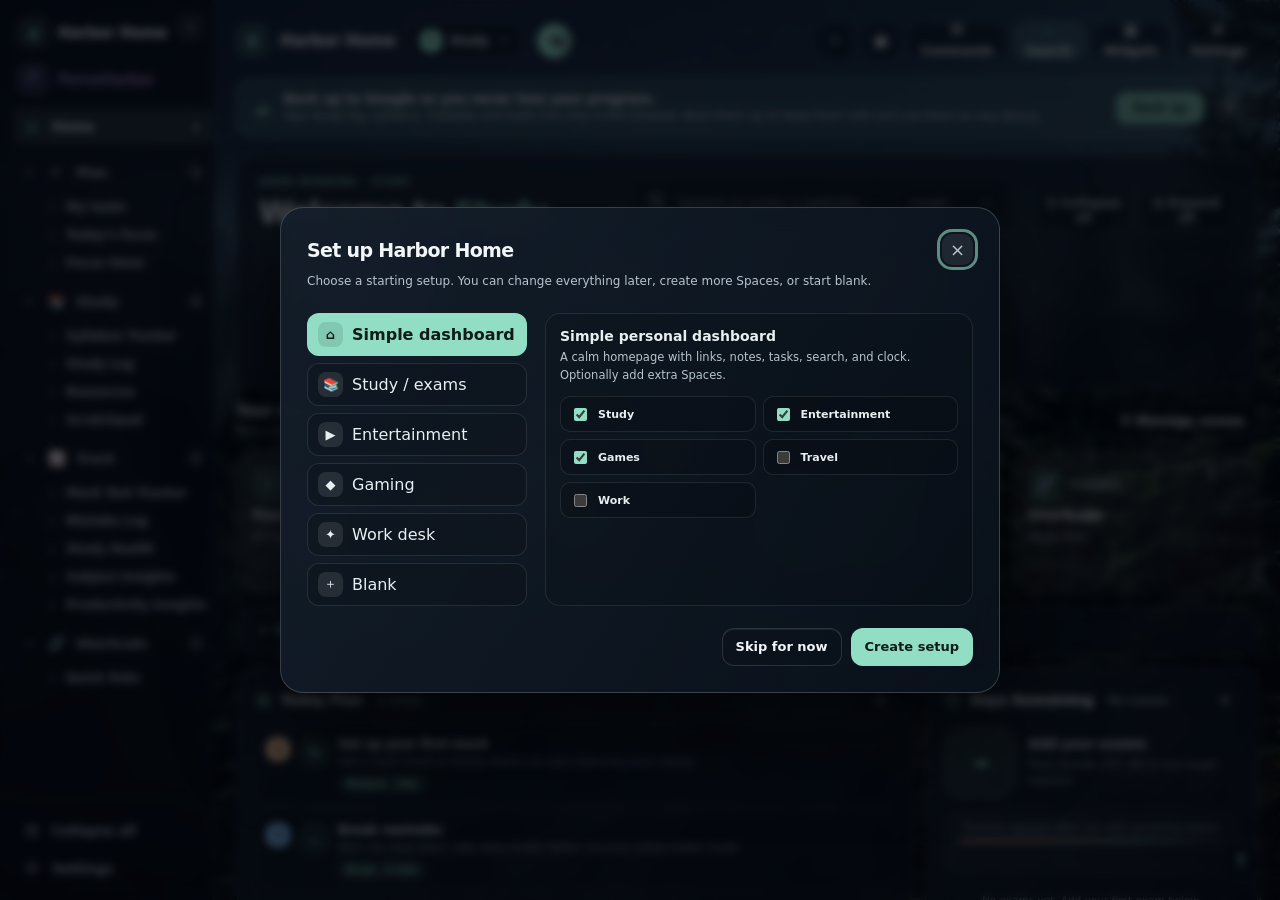
==== commit b935de00: "feat: enhance header buttons with labels and styles for clarity Co-authored-by: semi-nebula <3068674" ====
--- a/index.html
+++ b/index.html
@@ -69,11 +69,11 @@
       <div class="topbar-actions">
         <button class="icon-button" id="capture-button" type="button" title="Quick capture" aria-label="Quick capture">＋</button>
         <button class="icon-button inbox-button" id="inbox-button" type="button" title="Open inbox" aria-label="Open inbox">▣<span class="inbox-badge hidden" id="inbox-badge">0</span></button>
-        <button class="icon-button" id="command-button" type="button" title="Command palette (Ctrl/Cmd + K)" aria-label="Open command palette">⌘</button>
-        <button class="icon-button" id="global-search-button" type="button" title="Search everything" aria-label="Search everything">⌕</button>
-        <button class="icon-button" id="widgets-button" type="button" title="Choose widgets for this space" aria-label="Choose widgets for this space">▦</button>
+        <button class="icon-button labeled-action" id="command-button" type="button" title="Command centre (Ctrl/Cmd + K)" aria-label="Open command centre"><span class="action-icon" aria-hidden="true">⌘</span><span class="action-label">Commands</span></button>
+        <button class="icon-button labeled-action search-action" id="global-search-button" type="button" title="Search everything" aria-label="Search everything"><span class="action-icon" aria-hidden="true">⌕</span><span class="action-label">Search</span></button>
+        <button class="icon-button labeled-action" id="widgets-button" type="button" title="Choose widgets for this space" aria-label="Choose widgets for this space"><span class="action-icon" aria-hidden="true">▦</span><span class="action-label">Widgets</span></button>
         <button class="icon-button hidden" id="cloud-backup-button" type="button" title="Back up to Google now" aria-label="Back up to Google now">☁</button>
-        <button class="icon-button" id="settings-button" type="button" title="Customize the current space" aria-label="Customize the current space">⚙</button>
+        <button class="icon-button labeled-action" id="settings-button" type="button" title="Customize the current space" aria-label="Customize the current space"><span class="action-icon" aria-hidden="true">⚙</span><span class="action-label">Settings</span></button>
       </div>
     </header>
 
--- a/styles.css
+++ b/styles.css
@@ -88,6 +88,25 @@
     .icon-button:hover, .button:hover { transform: translateY(-1px); background: rgba(255,255,255,.12); border-color: rgba(255,255,255,.24); }
     .button.primary:hover { background: var(--accent-light); }
     button:focus-visible, a:focus-visible, input:focus-visible, textarea:focus-visible, select:focus-visible { outline: 3px solid var(--accent-alpha-60); outline-offset: 2px; }
+
+    /* Labeled header actions: same footprint as icon-button but with a short, always-legible text label. */
+    .icon-button.labeled-action { width: auto; padding: 0 11px; gap: 6px; }
+    .icon-button.labeled-action .action-icon { display: grid; place-items: center; flex: none; font-size: 15px; line-height: 1; }
+    .icon-button.labeled-action .action-label { font-size: 12px; font-weight: 700; letter-spacing: -.01em; white-space: nowrap; }
+    .icon-button.labeled-action.search-action {
+      border-color: var(--accent-alpha-30);
+      background: var(--accent-alpha-15);
+      color: var(--accent);
+    }
+    .icon-button.labeled-action.search-action .action-label { color: var(--ink); }
+    .icon-button.labeled-action.search-action:hover { background: var(--accent-alpha-25); border-color: var(--accent-alpha-45); }
+
+    /* Between the mobile bottom-nav takeover and a comfortably wide desktop, drop back to icon-only
+       so labels never crowd the space switcher or brand. Tooltips/aria-labels still convey purpose. */
+    @media (max-width: 1220px) {
+      .icon-button.labeled-action { width: 39px; padding: 0; gap: 0; }
+      .icon-button.labeled-action .action-label { display: none; }
+    }
 
     .hero { display: grid; grid-template-columns: minmax(0, 1fr) minmax(280px, .68fr); gap: 19px; margin-bottom: 19px; }
     .glass {
@@ -300,7 +319,7 @@
       --shadow: 0 18px 50px rgba(1, 6, 12, .35);
     }
     body { background: transparent; position:relative; isolation:isolate; }
-    .background { transform: none; background-position: center; }
+    .background { transform: translateZ(0); will-change: transform; background-position: center; }
     .background::after {
       inset: 0;
       background:
@@ -3425,7 +3444,7 @@
     /* ─────────────────────────────────────────────────────────────
        Bigger menus: near-fullscreen dialogs on phones, roomier
        command palette on desktop, 1.8x bottom menus.
-       ───────────────────────────────────────────────────────────── */
+       ────────────────────────────────────────────────���──────────── */
     @media (max-width: 900px) {
       /* Near-fullscreen for dialogs EXCEPT the More sheet, which stays a compact bottom sheet */
       dialog:not(#mobile-more-dialog) {
@@ -5691,3 +5710,24 @@
   .backup-nudge { gap: 10px; padding: 11px 12px; }
   .backup-nudge-text span { display: none; }
 }
+
+/* ── Scroll-performance: long/scrollable dialogs drop their OWN backdrop-filter
+   (re-blurring the page behind on every scroll frame is the #1 cause of dialog
+   scroll lag). The page-dim ::backdrop is kept. ── */
+#settings-dialog, #space-dialog, #rooms-dialog {
+  backdrop-filter: none !important;
+  -webkit-backdrop-filter: none !important;
+}
+
+/* ── Desktop/tablet: inner scroll-container (body never scrolls), mirroring the
+   mobile shell. Because the body can't scroll, the fixed background never
+   "scrolls then snaps" on touch — it stays perfectly stable. scrollAppToTop()
+   already targets .app, so navigation is unaffected. ── */
+@media (min-width: 901px) {
+  html:not(.mobile-shell), html:not(.mobile-shell) body { height: 100% !important; overflow: hidden !important; }
+  html:not(.mobile-shell) .app {
+    height: 100dvh !important; max-height: 100dvh !important;
+    overflow-y: auto !important; overflow-x: hidden !important;
+    -webkit-overflow-scrolling: touch; overscroll-behavior-y: contain;
+  }
+}
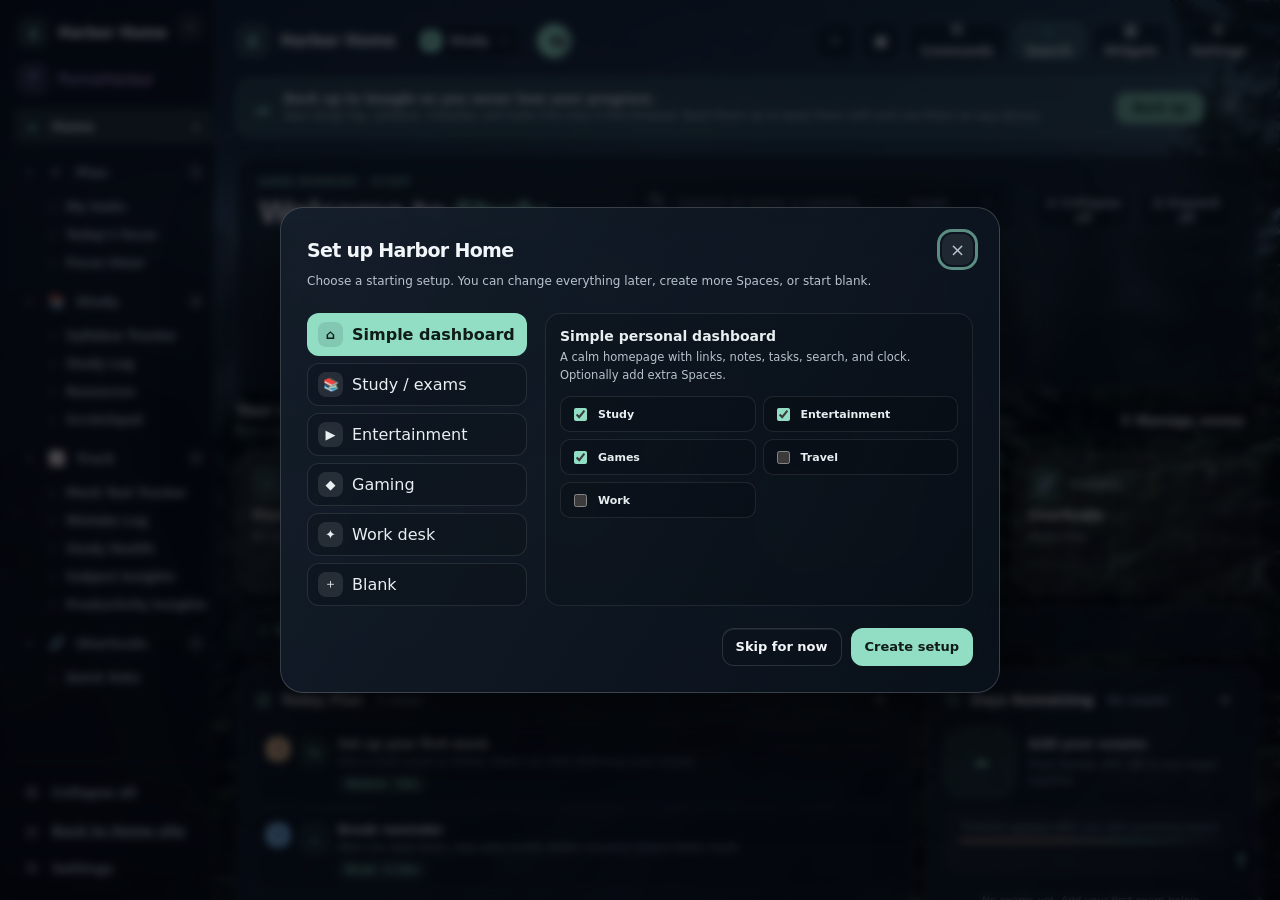
==== commit 1b9da3d9: "Update index.html" ====
--- a/index.html
+++ b/index.html
@@ -31,6 +31,7 @@
     <nav class="sidebar-nav" id="sidebar-nav" aria-label="Jump to widget"></nav>
     <div class="sidebar-foot">
       <button class="sidebar-nav-item" id="sidebar-collapse" type="button" title="Collapse all widgets"><span class="sni">⊟</span><span>Collapse all</span></button>
+      <a class="sidebar-nav-item" id="sidebar-landing-link" href="https://harborhome.vercel.app" title="Back to harborhome.vercel.app"><span class="sni">↩</span><span>Back to Home site</span></a>
       <button class="sidebar-nav-item" id="sidebar-settings" type="button" title="Settings"><span class="sni">⚙</span><span>Settings</span></button>
     </div>
   </aside>
